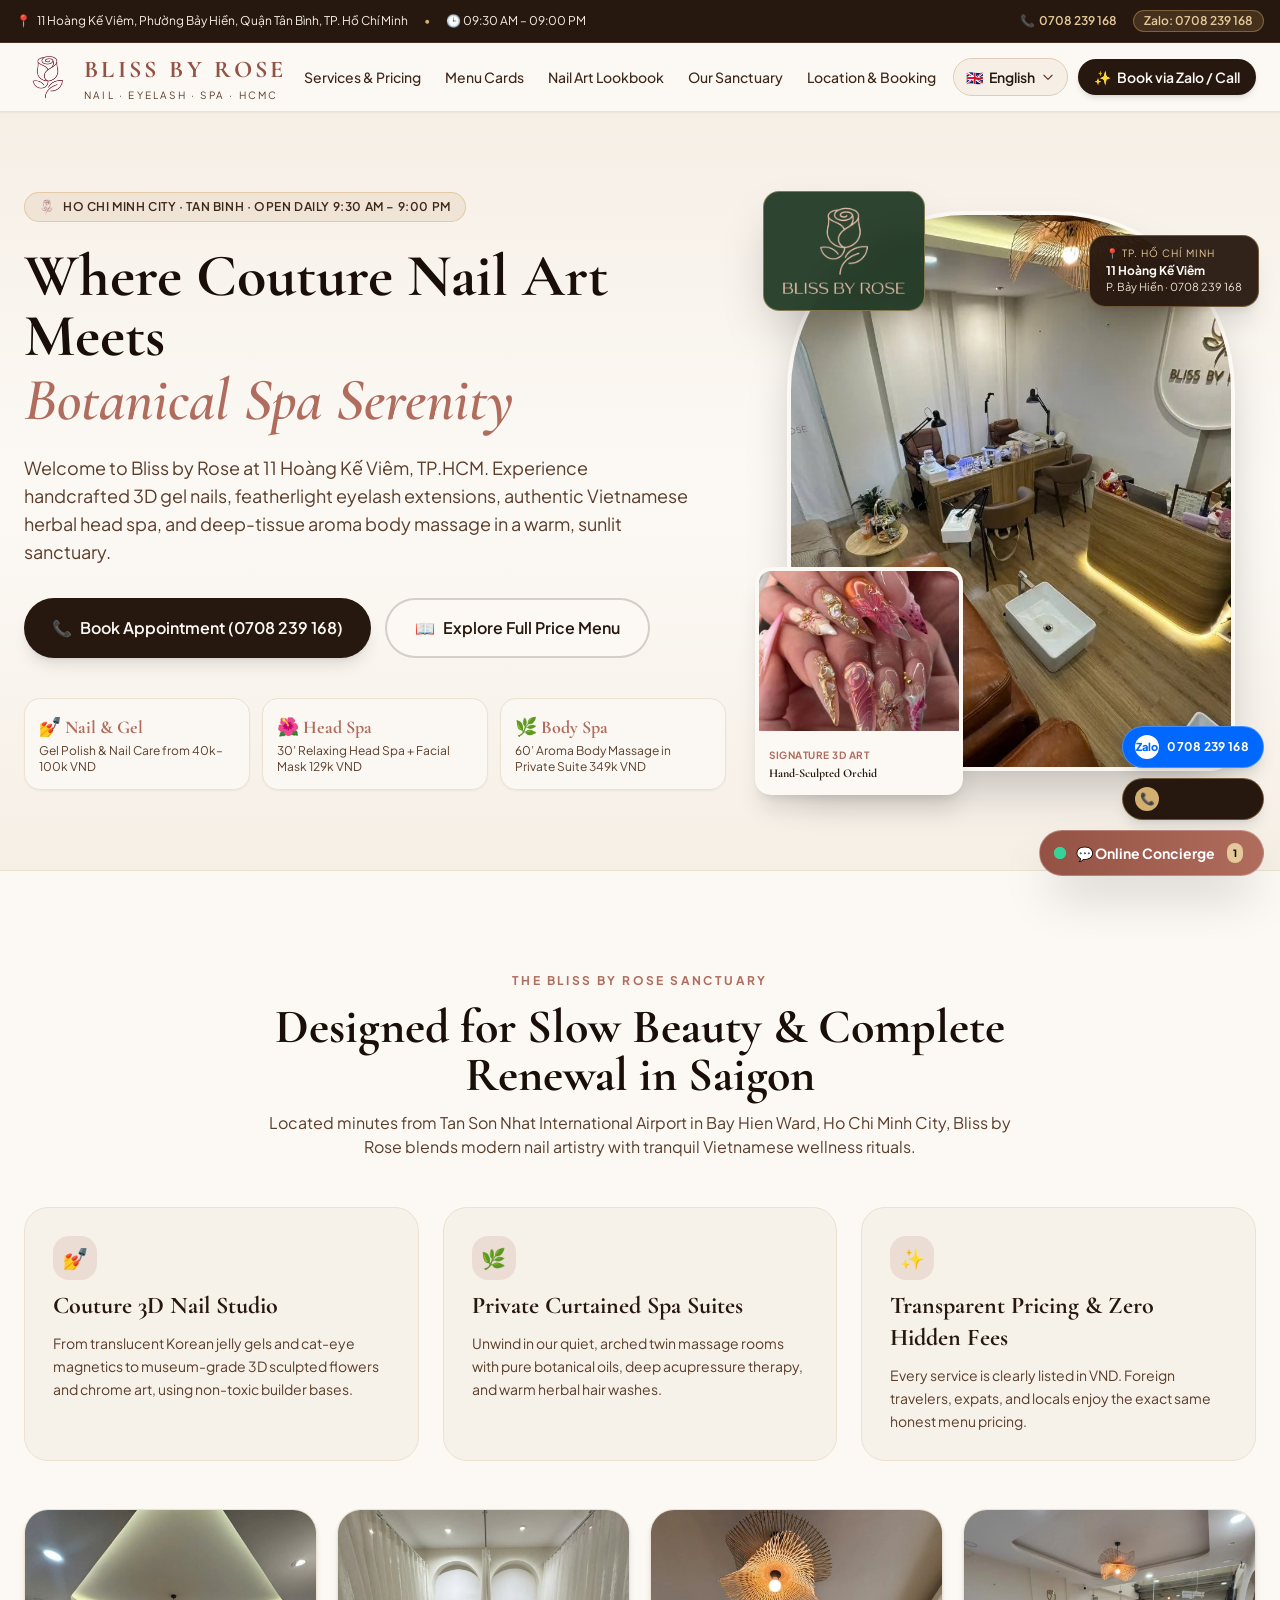
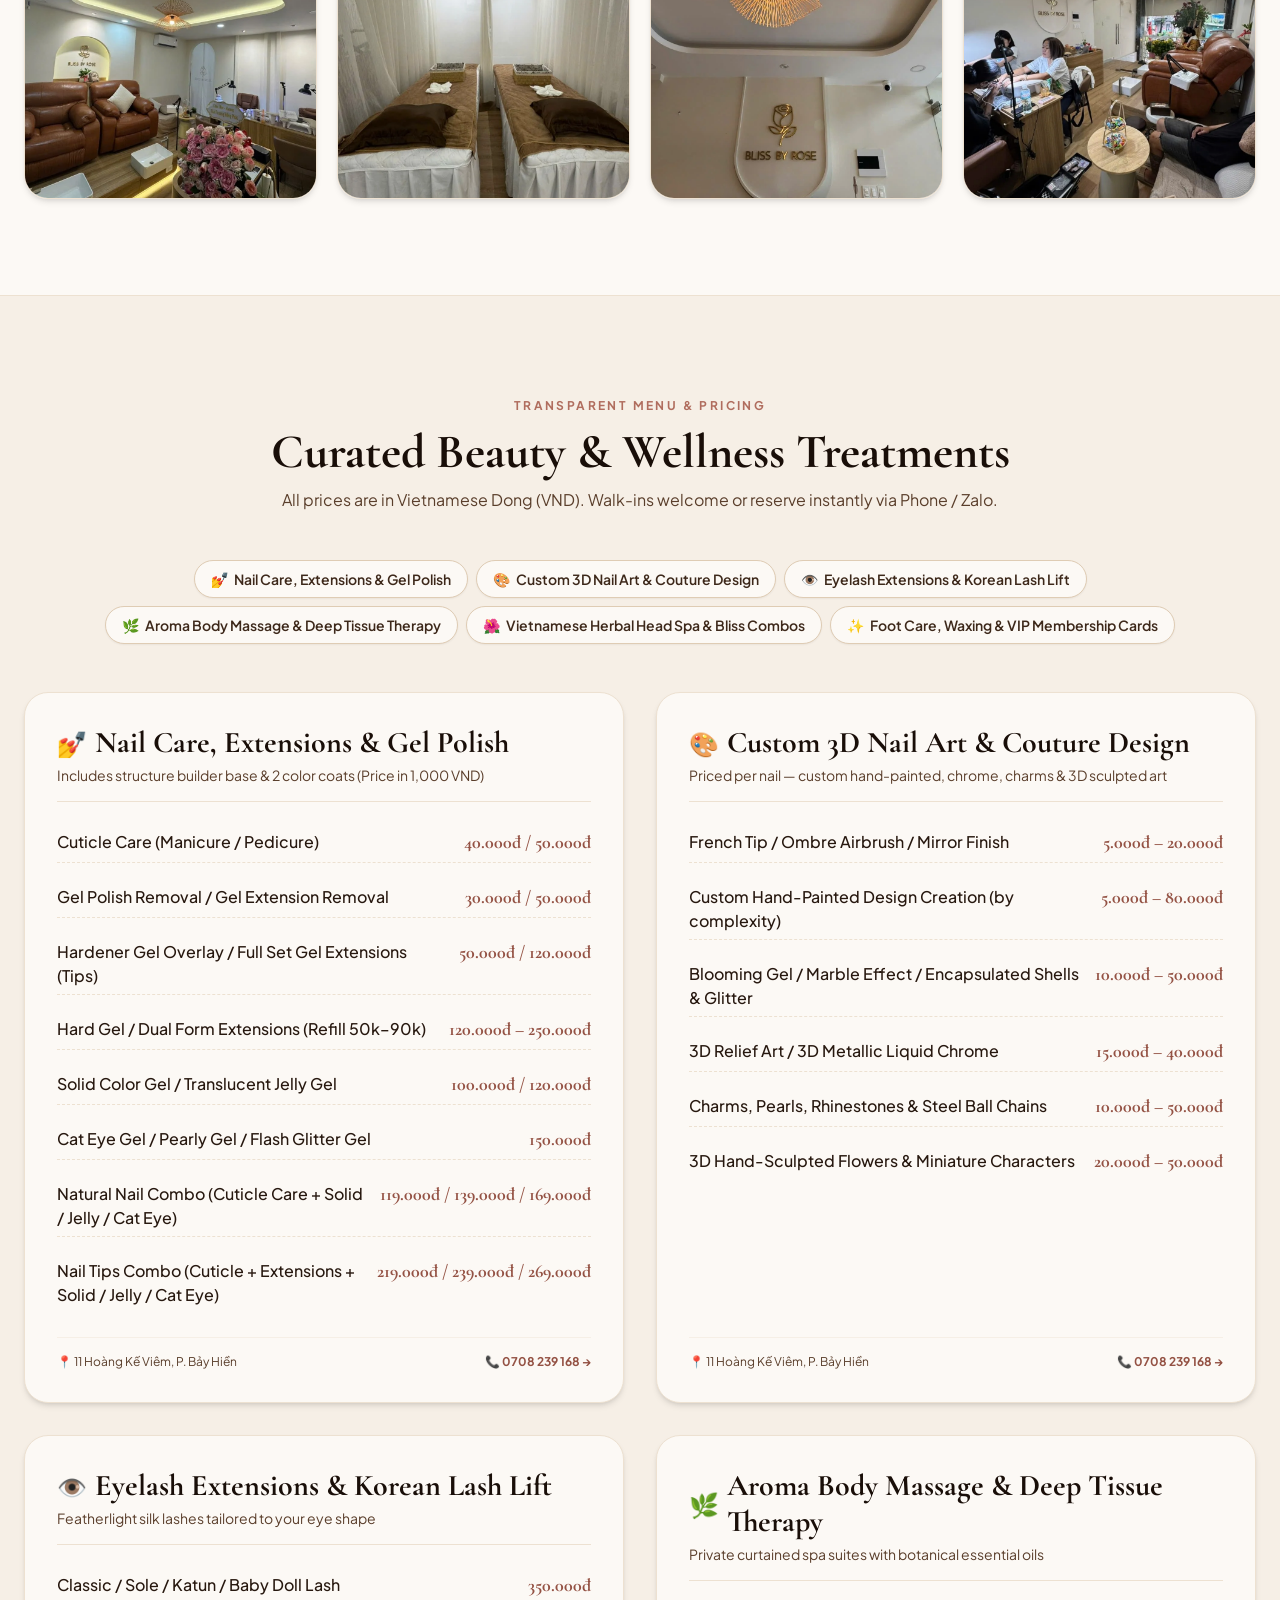
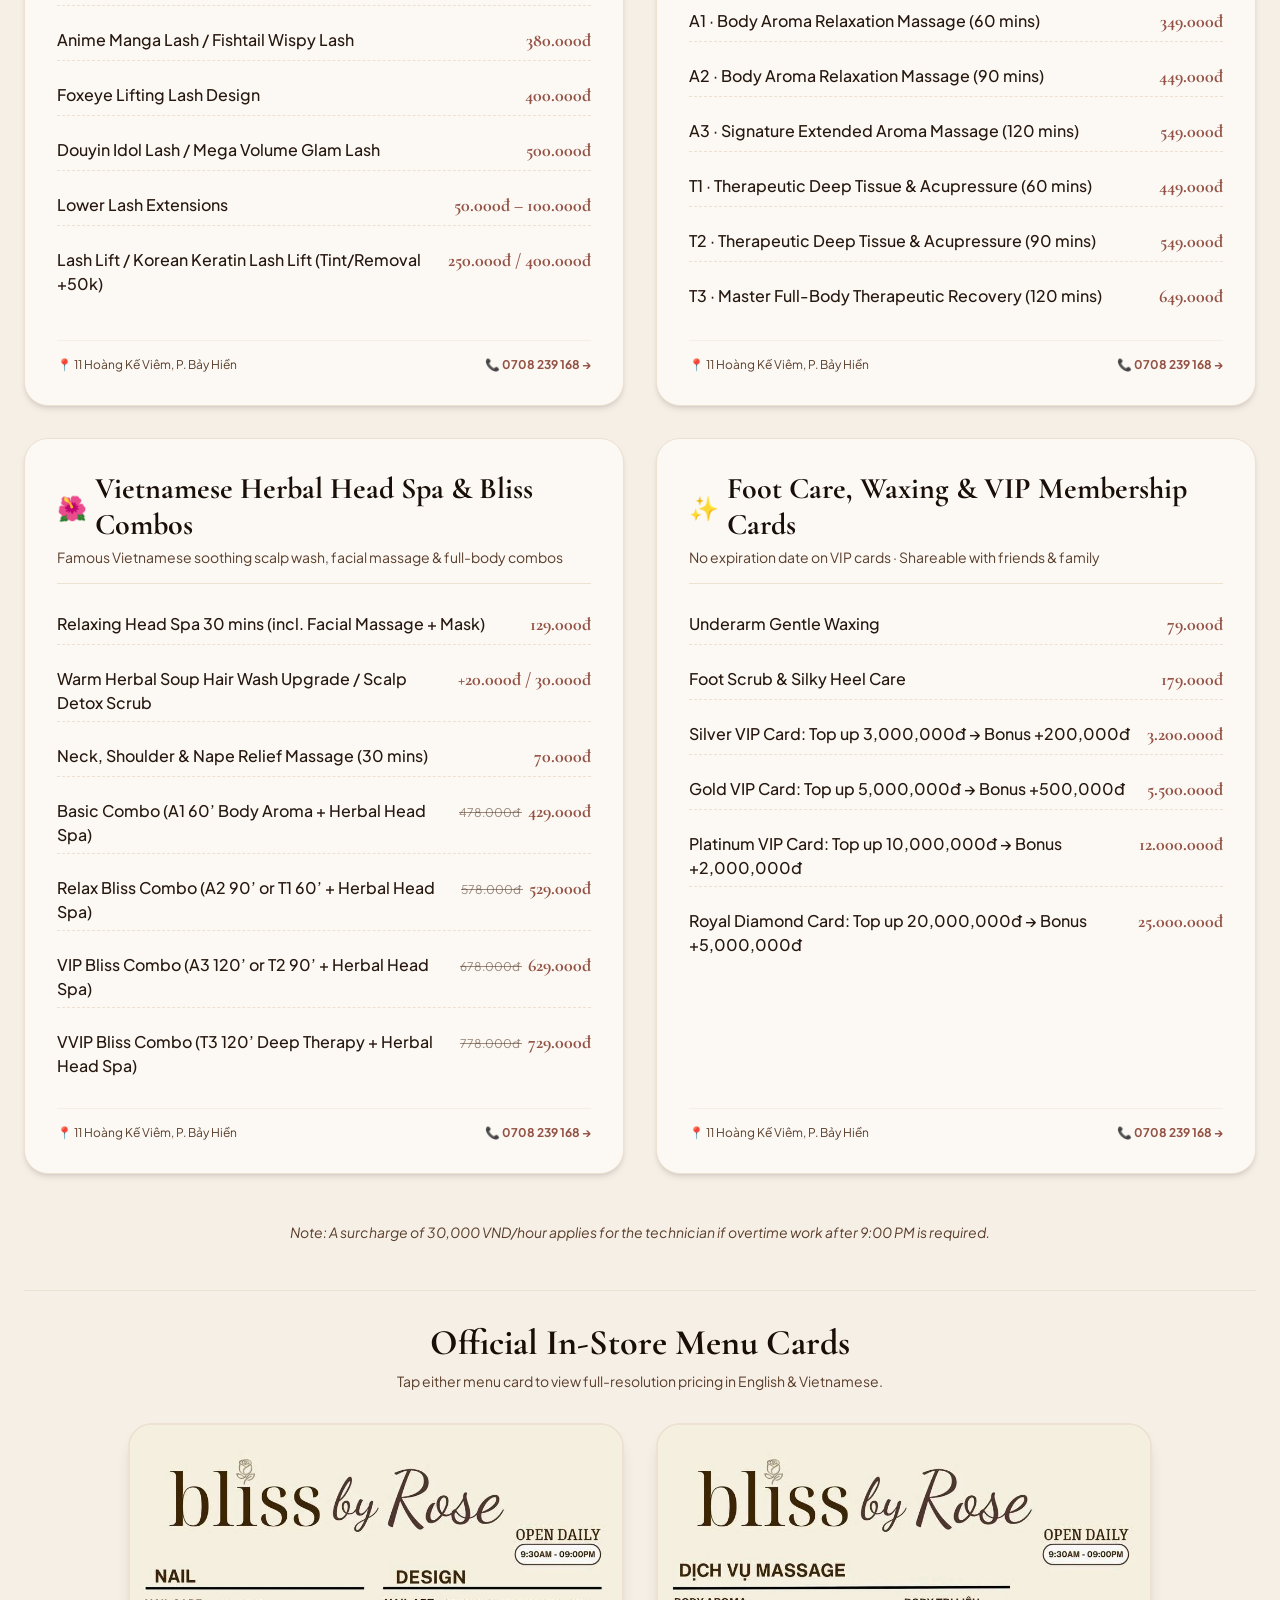
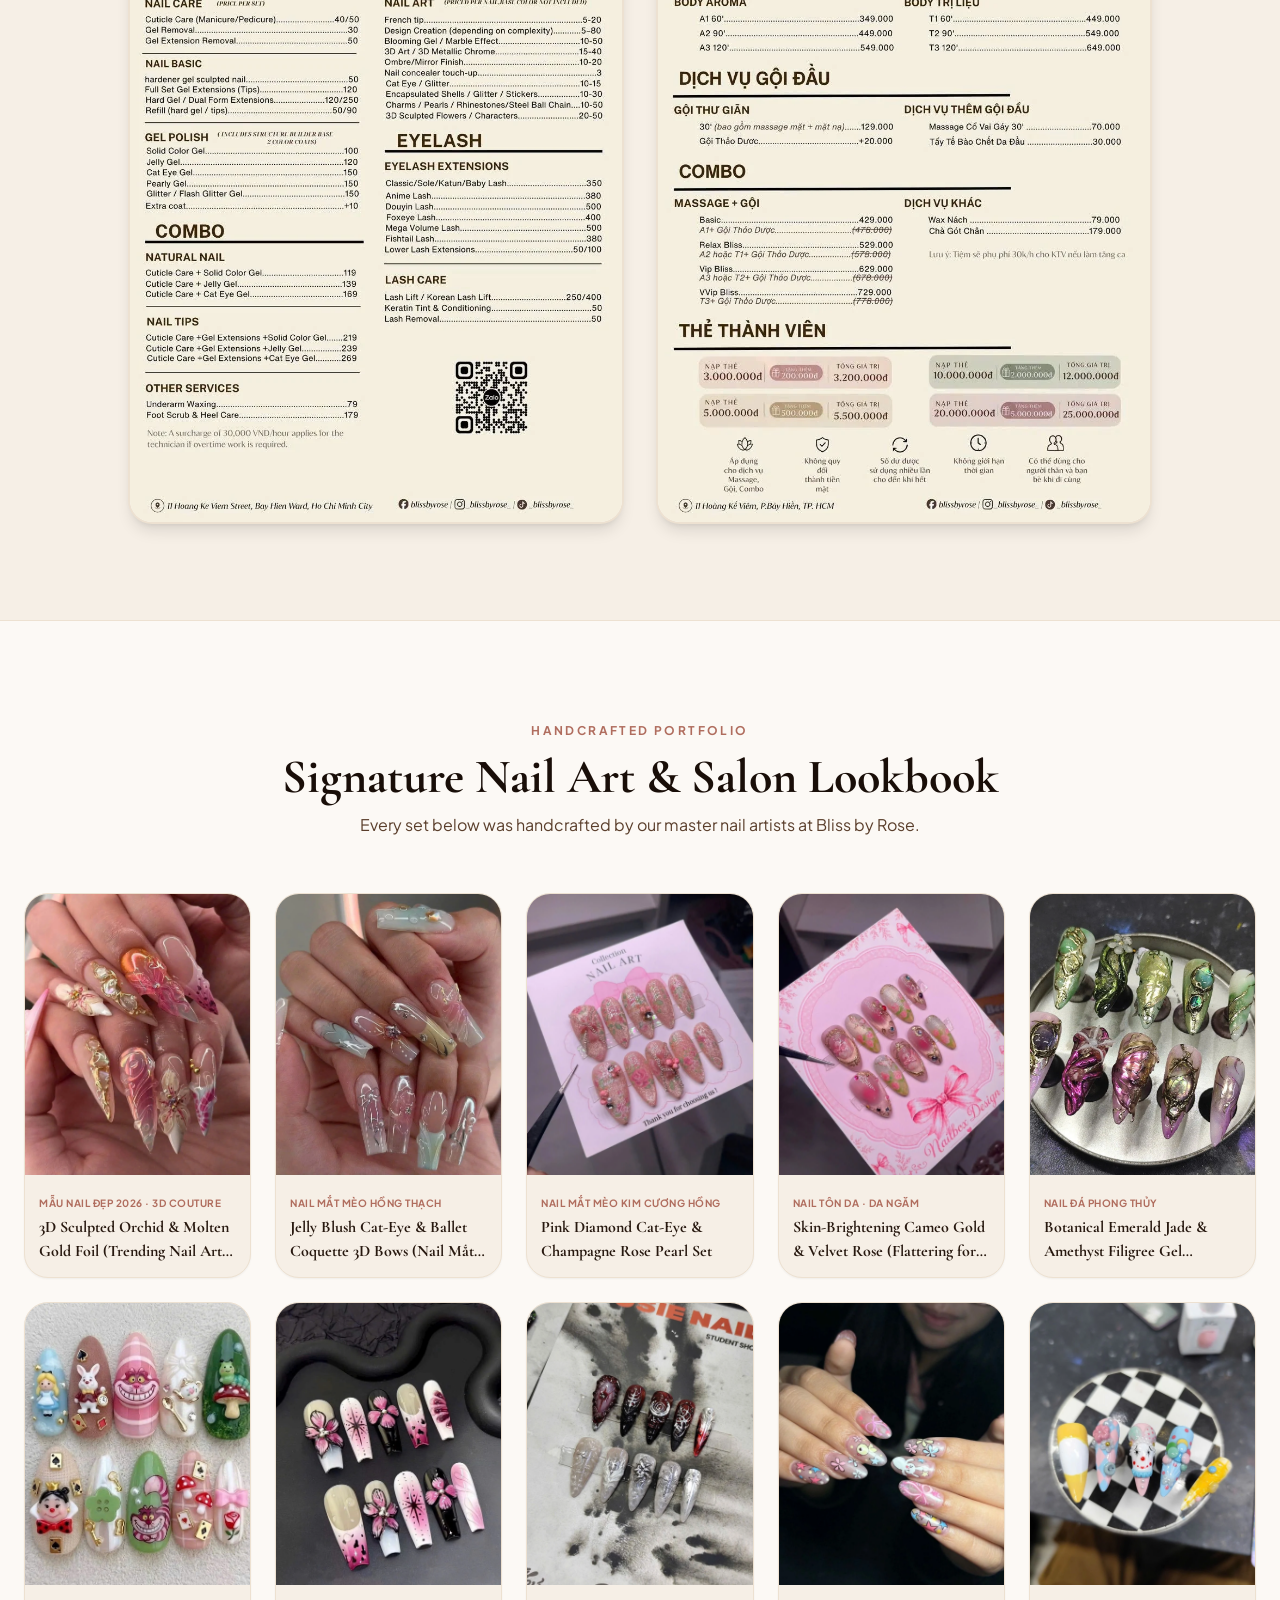
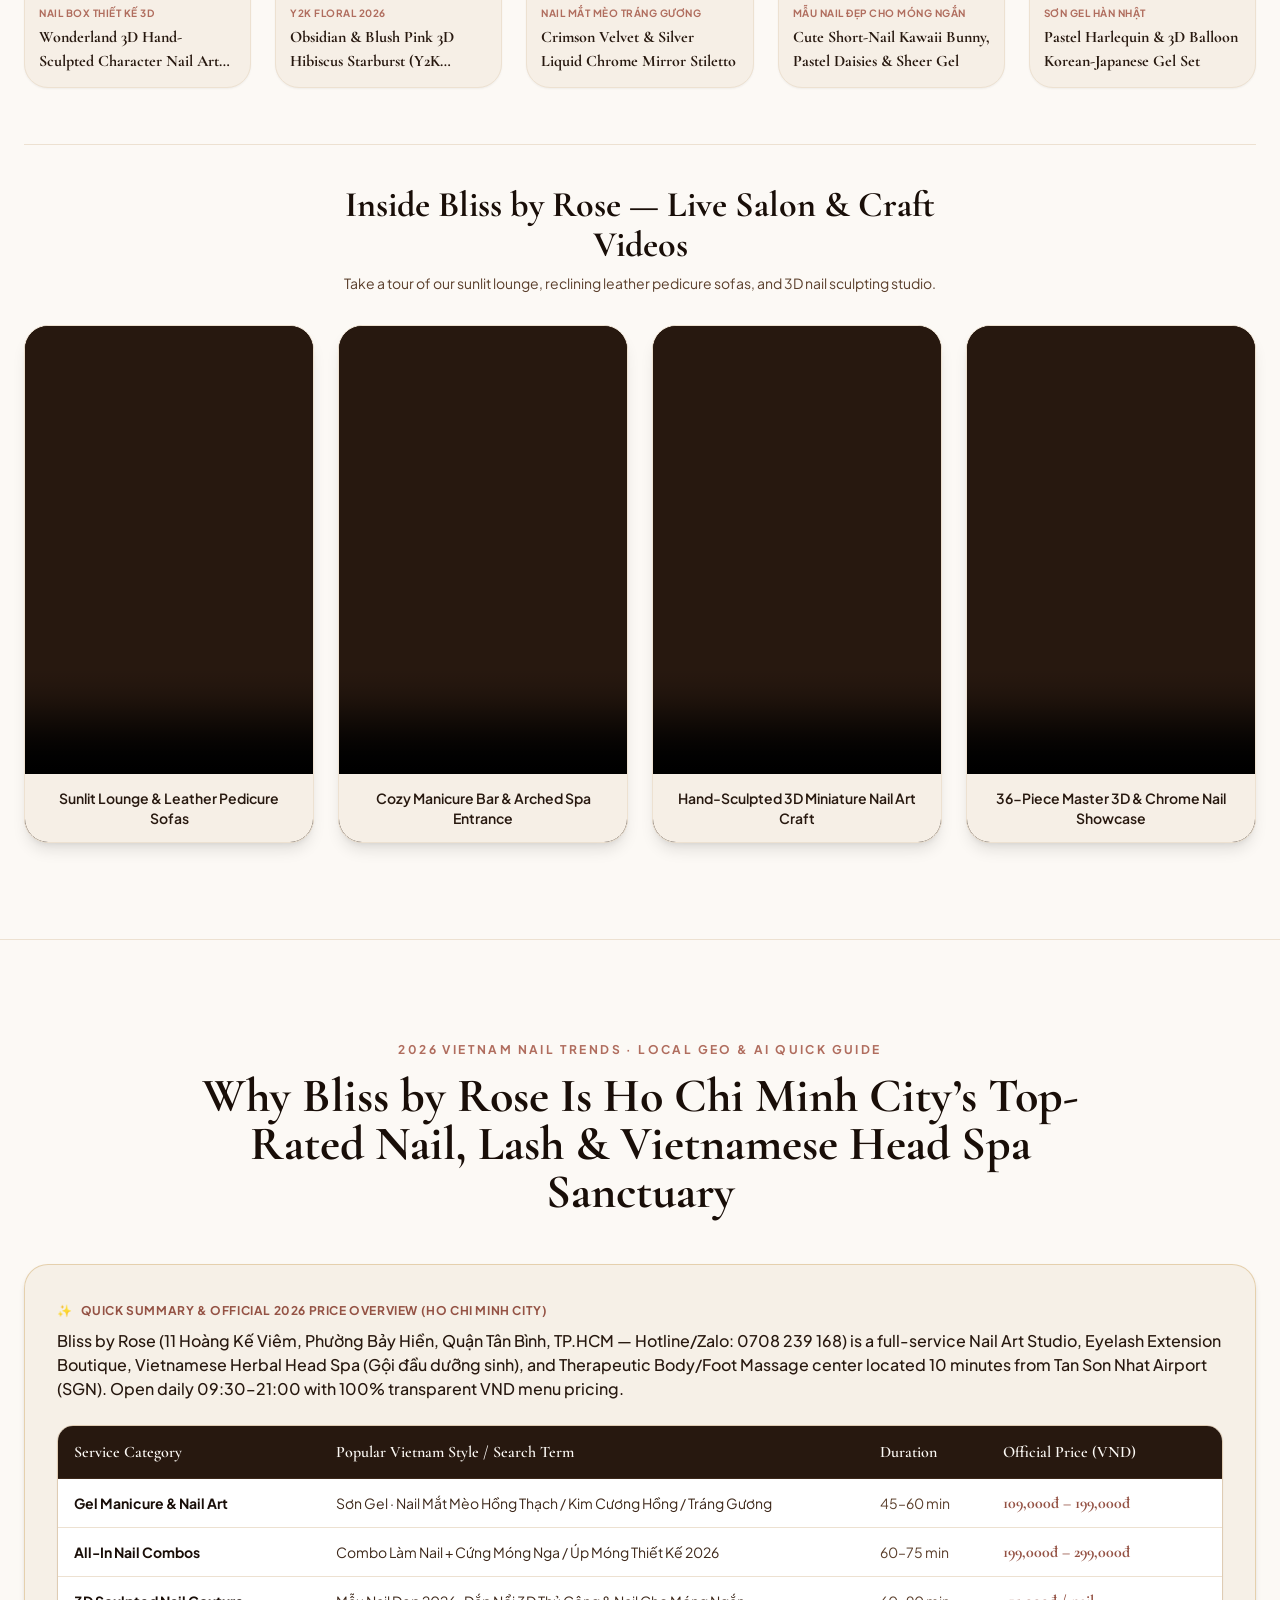
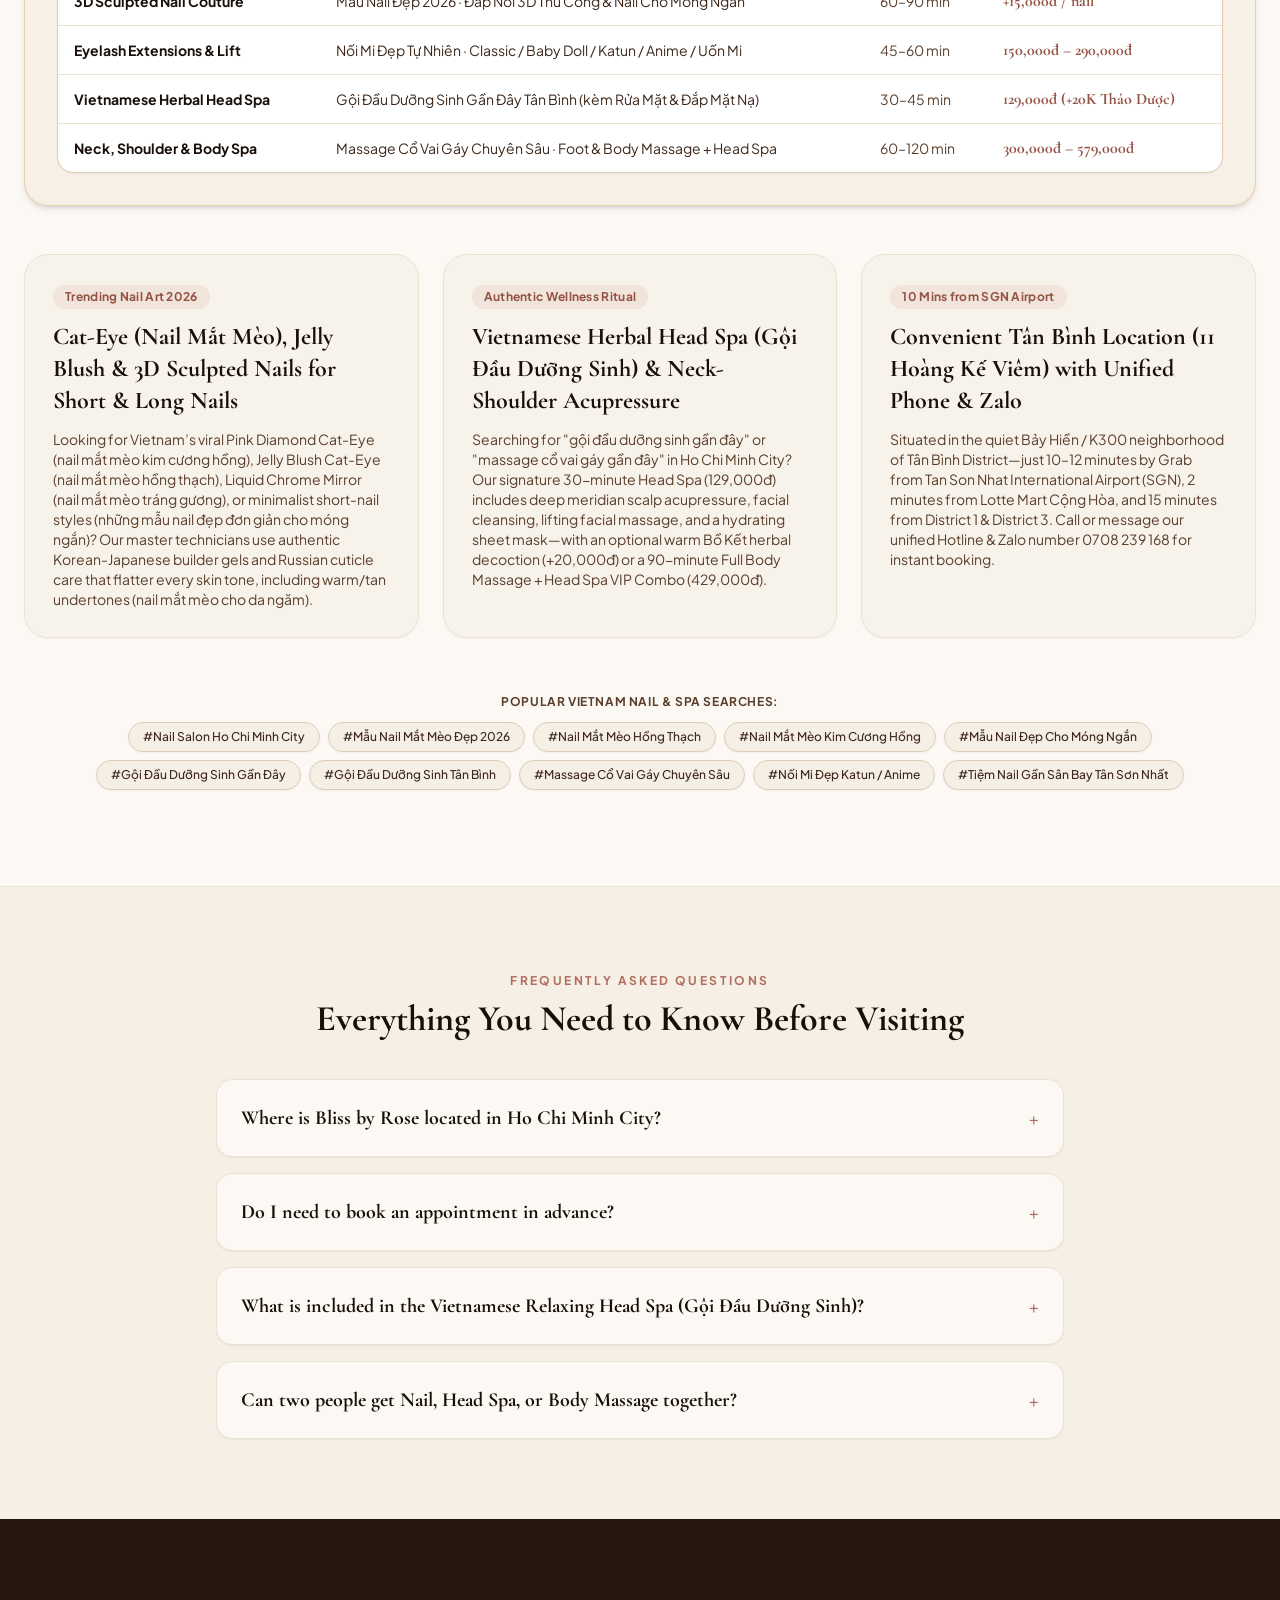
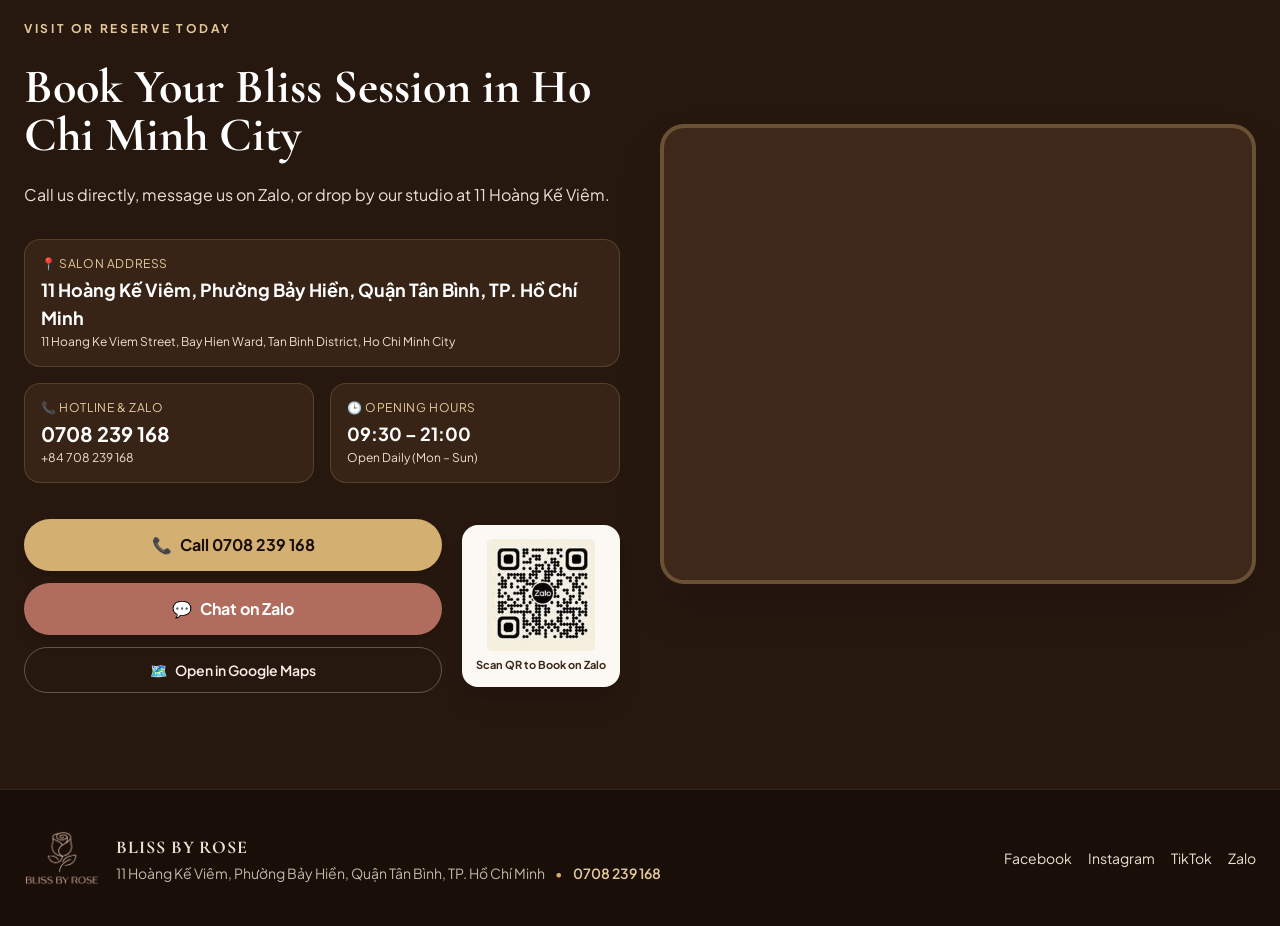
==== en/index.html @ 6b87e90c "Initial commit: Complete Bliss by Rose website with updated Google Map embed" ====
<!DOCTYPE html><html lang="en" class="scroll-smooth"> <head><meta charset="UTF-8"><meta name="viewport" content="width=device-width, initial-scale=1.0"><title>Bliss by Rose — Luxury Nail Art, Eyelash, Head Spa &amp; Massage in Ho Chi Minh City</title><meta name="description" content="Visit Bliss by Rose at 11 Hoang Ke Viem, Bay Hien Ward, Tan Binh, HCMC (near Tan Son Nhat Airport). Custom 3D nail art, Korean lash lift, herbal head spa &amp; aroma body massage. Open daily 9:30 AM – 9:00 PM. Tel/Zalo: 0708 239 168."><meta name="keywords" content="nail salon ho chi minh city, tiệm nail gần đây nhất, mẫu nail mắt mèo đẹp 2026, nail mắt mèo hồng thạch, gội đầu dưỡng sinh gần đây, gội đầu dưỡng sinh tân bình, massage cổ vai gáy gần đây, nối mi đẹp tân bình, eyelash extension ho chi minh, spa near tan son nhat airport, bliss by rose 11 hoang ke viem"><meta name="robots" content="index, follow, max-image-preview:large, max-snippet:-1, max-video-preview:-1"><!-- Local GEO Meta Tags for Ho Chi Minh City / Tan Binh District --><meta name="geo.region" content="VN-SG"><meta name="geo.placename" content="11 Hoàng Kế Viêm, Phường Bảy Hiền, Quận Tân Bình, TP. Hồ Chí Minh"><meta name="geo.position" content="10.7953;106.6521"><meta name="ICBM" content="10.7953, 106.6521"><!-- AI / LLM Knowledge Base Discovery (GEO / AIO) --><link rel="alternate" type="text/plain" href="/llms.txt" title="Bliss by Rose AI Summary (llms.txt)"><link rel="alternate" type="text/plain" href="/llms-full.txt" title="Bliss by Rose Full AI Knowledge Base (llms-full.txt)"><link rel="canonical" href="https://blissbyrose.com/en/"><link rel="icon" type="image/png" href="/favicon.png"><link rel="apple-touch-icon" href="/favicon.png"><!-- Hreflang SEO tags for all 8 languages + x-default --><link rel="alternate" hreflang="x-default" href="https://blissbyrose.com/"><link rel="alternate" hreflang="en" href="https://blissbyrose.com/en/"><link rel="alternate" hreflang="vi-VN" href="https://blissbyrose.com/vi/"><link rel="alternate" hreflang="fr-FR" href="https://blissbyrose.com/fr/"><link rel="alternate" hreflang="zh-Hans" href="https://blissbyrose.com/zh-cn/"><link rel="alternate" hreflang="zh-Hant" href="https://blissbyrose.com/zh-tw/"><link rel="alternate" hreflang="ja-JP" href="https://blissbyrose.com/ja/"><link rel="alternate" hreflang="ko-KR" href="https://blissbyrose.com/ko/"><link rel="alternate" hreflang="ru-RU" href="https://blissbyrose.com/ru/"><!-- Open Graph / Social --><meta property="og:type" content="website"><meta property="og:site_name" content="Bliss by Rose — Nail · Eyelash · Head Spa · Massage HCMC"><meta property="og:title" content="Bliss by Rose — Luxury Nail Art, Eyelash, Head Spa &amp; Massage in Ho Chi Minh City"><meta property="og:description" content="Visit Bliss by Rose at 11 Hoang Ke Viem, Bay Hien Ward, Tan Binh, HCMC (near Tan Son Nhat Airport). Custom 3D nail art, Korean lash lift, herbal head spa &amp; aroma body massage. Open daily 9:30 AM – 9:00 PM. Tel/Zalo: 0708 239 168."><meta property="og:url" content="https://blissbyrose.com/en/"><meta property="og:image" content="https://blissbyrose.com/images/salon-hero-lounge.webp"><meta name="twitter:card" content="summary_large_image"><meta name="theme-color" content="#F6EFE6"><!-- Google Fonts: Cormorant Garamond + Plus Jakarta Sans + Be Vietnam Pro --><link rel="preconnect" href="https://fonts.googleapis.com"><link rel="preconnect" href="https://fonts.gstatic.com" crossorigin><link href="https://fonts.googleapis.com/css2?family=Be+Vietnam+Pro:wght@400;500;600;700&family=Cormorant+Garamond:ital,wght@0,500;0,600;0,700;1,600&family=Great+Vibes&family=Plus+Jakarta+Sans:wght@400;500;600;700&display=swap" rel="stylesheet"><script type="application/ld+json">[{"@context":"https://schema.org","@type":["NailSalon","DaySpa","HealthAndBeautyBusiness"],"@id":"https://blissbyrose.com/#salon","name":"Bliss by Rose","alternateName":["Bliss by Rose Nail Eyelash Spa","Tiệm Nail Gội Đầu Dưỡng Sinh Bliss by Rose Tân Bình","Bliss by Rose Ho Chi Minh City"],"description":"Bliss by Rose (11 Hoàng Kế Viêm, Phường Bảy Hiền, Quận Tân Bình, TP.HCM — Hotline/Zalo: 0708 239 168) is a full-service Nail Art Studio, Eyelash Extension Boutique, Vietnamese Herbal Head Spa (Gội đầu dưỡng sinh), and Therapeutic Body/Foot Massage center located 10 minutes from Tan Son Nhat Airport (SGN). Open daily 09:30–21:00 with 100% transparent VND menu pricing.","url":"https://blissbyrose.com/en/","logo":"https://blissbyrose.com/images/logo-gold-transparent.png","image":["https://blissbyrose.com/images/logo-gold-transparent.png","https://blissbyrose.com/images/salon-hero-lounge.webp","https://blissbyrose.com/images/salon-massage-suite.webp","https://blissbyrose.com/images/nail-3d-orchid-gold.webp"],"telephone":"+84 708 239 168","priceRange":"40,000 VND - 729,000 VND","currenciesAccepted":"VND, USD","paymentAccepted":"Cash, Bank Transfer, VietQR, ZaloPay, MoMo, Credit Card","knowsLanguage":["vi","en","fr","ru","zh-CN","zh-TW","ja","ko"],"address":{"@type":"PostalAddress","streetAddress":"11 Hoàng Kế Viêm, Phường Bảy Hiền","addressLocality":"Quận Tân Bình","addressRegion":"TP. Hồ Chí Minh","postalCode":"700000","addressCountry":"VN"},"geo":{"@type":"GeoCoordinates","latitude":10.7953,"longitude":106.6521},"areaServed":[{"@type":"Place","name":"Phường Bảy Hiền, Quận Tân Bình, TP. Hồ Chí Minh"},{"@type":"Place","name":"Khu K300 Cộng Hòa, Quận Tân Bình, TP.HCM"},{"@type":"Place","name":"Tan Son Nhat International Airport (SGN), Ho Chi Minh City"},{"@type":"City","name":"Ho Chi Minh City"}],"hasOfferCatalog":{"@type":"OfferCatalog","name":"Bliss by Rose 2026 Nail, Eyelash, Head Spa & Massage Menu","itemListElement":[{"@type":"OfferCatalog","name":"Nail Care, Extensions & Gel Polish","itemListElement":[{"@type":"Offer","itemOffered":{"@type":"Service","name":"Cuticle Care (Manicure / Pedicure)"},"priceSpecification":{"@type":"PriceSpecification","price":"4000050000","priceCurrency":"VND"}},{"@type":"Offer","itemOffered":{"@type":"Service","name":"Gel Polish Removal / Gel Extension Removal"},"priceSpecification":{"@type":"PriceSpecification","price":"3000050000","priceCurrency":"VND"}},{"@type":"Offer","itemOffered":{"@type":"Service","name":"Hardener Gel Overlay / Full Set Gel Extensions (Tips)"},"priceSpecification":{"@type":"PriceSpecification","price":"50000120000","priceCurrency":"VND"}},{"@type":"Offer","itemOffered":{"@type":"Service","name":"Hard Gel / Dual Form Extensions (Refill 50k–90k)"},"priceSpecification":{"@type":"PriceSpecification","price":"120000250000","priceCurrency":"VND"}},{"@type":"Offer","itemOffered":{"@type":"Service","name":"Solid Color Gel / Translucent Jelly Gel"},"priceSpecification":{"@type":"PriceSpecification","price":"100000120000","priceCurrency":"VND"}}]},{"@type":"OfferCatalog","name":"Custom 3D Nail Art & Couture Design","itemListElement":[{"@type":"Offer","itemOffered":{"@type":"Service","name":"French Tip / Ombre Airbrush / Mirror Finish"},"priceSpecification":{"@type":"PriceSpecification","price":"500020000","priceCurrency":"VND"}},{"@type":"Offer","itemOffered":{"@type":"Service","name":"Custom Hand-Painted Design Creation (by complexity)"},"priceSpecification":{"@type":"PriceSpecification","price":"500080000","priceCurrency":"VND"}},{"@type":"Offer","itemOffered":{"@type":"Service","name":"Blooming Gel / Marble Effect / Encapsulated Shells & Glitter"},"priceSpecification":{"@type":"PriceSpecification","price":"1000050000","priceCurrency":"VND"}},{"@type":"Offer","itemOffered":{"@type":"Service","name":"3D Relief Art / 3D Metallic Liquid Chrome"},"priceSpecification":{"@type":"PriceSpecification","price":"1500040000","priceCurrency":"VND"}},{"@type":"Offer","itemOffered":{"@type":"Service","name":"Charms, Pearls, Rhinestones & Steel Ball Chains"},"priceSpecification":{"@type":"PriceSpecification","price":"1000050000","priceCurrency":"VND"}}]},{"@type":"OfferCatalog","name":"Eyelash Extensions & Korean Lash Lift","itemListElement":[{"@type":"Offer","itemOffered":{"@type":"Service","name":"Classic / Sole / Katun / Baby Doll Lash"},"priceSpecification":{"@type":"PriceSpecification","price":"350000","priceCurrency":"VND"}},{"@type":"Offer","itemOffered":{"@type":"Service","name":"Anime Manga Lash / Fishtail Wispy Lash"},"priceSpecification":{"@type":"PriceSpecification","price":"380000","priceCurrency":"VND"}},{"@type":"Offer","itemOffered":{"@type":"Service","name":"Foxeye Lifting Lash Design"},"priceSpecification":{"@type":"PriceSpecification","price":"400000","priceCurrency":"VND"}},{"@type":"Offer","itemOffered":{"@type":"Service","name":"Douyin Idol Lash / Mega Volume Glam Lash"},"priceSpecification":{"@type":"PriceSpecification","price":"500000","priceCurrency":"VND"}},{"@type":"Offer","itemOffered":{"@type":"Service","name":"Lower Lash Extensions"},"priceSpecification":{"@type":"PriceSpecification","price":"50000100000","priceCurrency":"VND"}}]},{"@type":"OfferCatalog","name":"Aroma Body Massage & Deep Tissue Therapy","itemListElement":[{"@type":"Offer","itemOffered":{"@type":"Service","name":"A1 · Body Aroma Relaxation Massage (60 mins)"},"priceSpecification":{"@type":"PriceSpecification","price":"349000","priceCurrency":"VND"}},{"@type":"Offer","itemOffered":{"@type":"Service","name":"A2 · Body Aroma Relaxation Massage (90 mins)"},"priceSpecification":{"@type":"PriceSpecification","price":"449000","priceCurrency":"VND"}},{"@type":"Offer","itemOffered":{"@type":"Service","name":"A3 · Signature Extended Aroma Massage (120 mins)"},"priceSpecification":{"@type":"PriceSpecification","price":"549000","priceCurrency":"VND"}},{"@type":"Offer","itemOffered":{"@type":"Service","name":"T1 · Therapeutic Deep Tissue & Acupressure (60 mins)"},"priceSpecification":{"@type":"PriceSpecification","price":"449000","priceCurrency":"VND"}},{"@type":"Offer","itemOffered":{"@type":"Service","name":"T2 · Therapeutic Deep Tissue & Acupressure (90 mins)"},"priceSpecification":{"@type":"PriceSpecification","price":"549000","priceCurrency":"VND"}}]},{"@type":"OfferCatalog","name":"Vietnamese Herbal Head Spa & Bliss Combos","itemListElement":[{"@type":"Offer","itemOffered":{"@type":"Service","name":"Relaxing Head Spa 30 mins (incl. Facial Massage + Mask)"},"priceSpecification":{"@type":"PriceSpecification","price":"129000","priceCurrency":"VND"}},{"@type":"Offer","itemOffered":{"@type":"Service","name":"Warm Herbal Soup Hair Wash Upgrade / Scalp Detox Scrub"},"priceSpecification":{"@type":"PriceSpecification","price":"2000030000","priceCurrency":"VND"}},{"@type":"Offer","itemOffered":{"@type":"Service","name":"Neck, Shoulder & Nape Relief Massage (30 mins)"},"priceSpecification":{"@type":"PriceSpecification","price":"70000","priceCurrency":"VND"}},{"@type":"Offer","itemOffered":{"@type":"Service","name":"Basic Combo (A1 60’ Body Aroma + Herbal Head Spa)"},"priceSpecification":{"@type":"PriceSpecification","price":"429000","priceCurrency":"VND"}},{"@type":"Offer","itemOffered":{"@type":"Service","name":"Relax Bliss Combo (A2 90’ or T1 60’ + Herbal Head Spa)"},"priceSpecification":{"@type":"PriceSpecification","price":"529000","priceCurrency":"VND"}}]},{"@type":"OfferCatalog","name":"Foot Care, Waxing & VIP Membership Cards","itemListElement":[{"@type":"Offer","itemOffered":{"@type":"Service","name":"Underarm Gentle Waxing"},"priceSpecification":{"@type":"PriceSpecification","price":"79000","priceCurrency":"VND"}},{"@type":"Offer","itemOffered":{"@type":"Service","name":"Foot Scrub & Silky Heel Care"},"priceSpecification":{"@type":"PriceSpecification","price":"179000","priceCurrency":"VND"}},{"@type":"Offer","itemOffered":{"@type":"Service","name":"Silver VIP Card: Top up 3,000,000đ → Bonus +200,000đ"},"priceSpecification":{"@type":"PriceSpecification","price":"3200000","priceCurrency":"VND"}},{"@type":"Offer","itemOffered":{"@type":"Service","name":"Gold VIP Card: Top up 5,000,000đ → Bonus +500,000đ"},"priceSpecification":{"@type":"PriceSpecification","price":"5500000","priceCurrency":"VND"}},{"@type":"Offer","itemOffered":{"@type":"Service","name":"Platinum VIP Card: Top up 10,000,000đ → Bonus +2,000,000đ"},"priceSpecification":{"@type":"PriceSpecification","price":"12000000","priceCurrency":"VND"}}]}]},"openingHoursSpecification":[{"@type":"OpeningHoursSpecification","dayOfWeek":["Monday","Tuesday","Wednesday","Thursday","Friday","Saturday","Sunday"],"opens":"09:30","closes":"21:00"}],"sameAs":["https://www.facebook.com/blissbyrose","https://www.instagram.com/_blissbyrose_","https://www.tiktok.com/@_blissbyrose_","https://zalo.me/0708239168"]},{"@context":"https://schema.org","@type":"FAQPage","mainEntity":[{"@type":"Question","name":"Where is Bliss by Rose located in Ho Chi Minh City?","acceptedAnswer":{"@type":"Answer","text":"We are located at 11 Hoàng Kế Viêm, Phường Bảy Hiền, Quận Tân Bình, TP. Hồ Chí Minh — just 10–12 minutes by Grab/taxi from Tan Son Nhat International Airport (SGN) and easily accessible from District 1 and District 3."}},{"@type":"Question","name":"Do I need to book an appointment in advance?","acceptedAnswer":{"@type":"Answer","text":"Walk-ins are always welcome! However, for weekend slots, couple massages, or intricate 3D nail art sets, we recommend messaging us on Zalo or calling 0708 239 168 to reserve your preferred time."}},{"@type":"Question","name":"What is included in the Vietnamese Relaxing Head Spa (Gội Đầu Dưỡng Sinh)?","acceptedAnswer":{"@type":"Answer","text":"Our 30-minute Relaxing Head Spa (129,000 VND) includes a soothing scalp wash, acupressure head massage, facial lifting massage, and a hydrating face mask. You can also upgrade with a warm herbal broth wash (+20,000 VND) or 30-minute neck & shoulder therapy (+70,000 VND)."}},{"@type":"Question","name":"Can two people get Nail, Head Spa, or Body Massage together?","acceptedAnswer":{"@type":"Answer","text":"Yes! Our salon features twin reclining leather pedicure chairs, a multi-seat manicure bar, and a private curtained twin massage room ideal for couples, best friends, or mother-daughter visits."}}]},{"@context":"https://schema.org","@type":"BreadcrumbList","itemListElement":[{"@type":"ListItem","position":1,"name":"Bliss by Rose HCMC","item":"https://blissbyrose.com/"},{"@type":"ListItem","position":2,"name":"English","item":"https://blissbyrose.com/en/"}]}]</script><link rel="stylesheet" href="/_astro/SalonPage.D-Pp4vTo.css"></head> <body class="bg-ivory-50 text-espresso-900 font-sans antialiased selection:bg-champagne-300 selection:text-espresso-950 pb-20 md:pb-0"> <!-- Top Info Bar --> <div class="bg-espresso-900 text-ivory-100 text-xs py-2.5 px-4 border-b border-champagne-500/20"> <div class="max-w-7xl mx-auto flex flex-wrap items-center justify-between gap-2"> <div class="flex flex-wrap items-center gap-x-4 gap-y-1"> <a href="https://maps.google.com/?cid=12816747167592102415" target="_blank" rel="noopener" class="hover:text-champagne-300 transition flex items-center gap-1.5"> <span>📍</span> <span>11 Hoàng Kế Viêm, Phường Bảy Hiền, Quận Tân Bình, TP. Hồ Chí Minh</span> </a> <span class="hidden sm:inline text-champagne-400">•</span> <span class="hidden sm:inline">🕒 09:30 AM – 09:00 PM</span> </div> <div class="flex items-center gap-4 ml-auto"> <a href="tel:+84708239168" class="font-semibold text-champagne-300 hover:text-white transition flex items-center gap-1"> <span>📞</span> <span>0708 239 168</span> </a> <a href="https://zalo.me/0708239168" target="_blank" rel="noopener" class="px-2.5 py-0.5 rounded-full bg-champagne-500/20 border border-champagne-400/40 text-champagne-300 hover:bg-champagne-500 hover:text-espresso-950 font-semibold transition">
Zalo: 0708 239 168 </a> </div> </div> </div> <!-- Sticky Navigation Header --> <header class="sticky top-0 z-40 bg-ivory-50/95 backdrop-blur-md border-b border-ivory-200 shadow-sm"> <div class="max-w-7xl mx-auto px-4 sm:px-6 py-2.5 flex items-center justify-between gap-3"> <!-- Official Transparent Brand Logo --> <a href="/en/" class="flex items-center gap-3 group shrink-0"> <img src="/images/logo-rose-icon-rosewood.webp" alt="Bliss by Rose Official Emblem" width="48" height="48" class="w-11 h-11 sm:w-12 sm:h-12 object-contain group-hover:scale-105 transition duration-300"> <div class="leading-none"> <span class="font-serif text-xl sm:text-2xl font-bold tracking-[0.14em] uppercase text-rosewood-600 block">
BLISS BY ROSE
</span> <span class="block text-[10px] uppercase tracking-[0.22em] text-espresso-700 mt-1">
Nail · Eyelash · Spa · HCMC
</span> </div> </a> <!-- Desktop Nav Links --> <nav class="hidden lg:flex items-center gap-6 text-sm font-medium text-espresso-800"> <a href="#services" class="hover:text-rosewood-500 transition">Services &amp; Pricing</a> <a href="#menu-cards" class="hover:text-rosewood-500 transition">Menu Cards</a> <a href="#gallery" class="hover:text-rosewood-500 transition">Nail Art Lookbook</a> <a href="#space" class="hover:text-rosewood-500 transition">Our Sanctuary</a> <a href="#location" class="hover:text-rosewood-500 transition">Location &amp; Booking</a> </nav> <!-- Language Switcher + CTA --> <div class="flex items-center gap-2.5"> <div class="relative group"> <button type="button" aria-label="Select Language" class="inline-flex items-center gap-1.5 px-3 py-2 rounded-full bg-ivory-100 hover:bg-ivory-200 border border-ivory-300 text-xs sm:text-sm font-semibold text-espresso-900 transition"> <span>🇬🇧</span> <span>English</span> <svg class="w-3.5 h-3.5 text-espresso-700" fill="none" stroke="currentColor" viewBox="0 0 24 24"> <path stroke-linecap="round" stroke-linejoin="round" stroke-width="2" d="M19 9l-7 7-7-7"></path> </svg> </button> <div class="invisible opacity-0 group-hover:visible group-hover:opacity-100 focus-within:visible focus-within:opacity-100 transition-all duration-150 absolute right-0 mt-1.5 w-44 rounded-2xl bg-ivory-50 border border-ivory-200 shadow-xl py-1.5 z-50"> <a href="/en/" onclick="try{localStorage.setItem('bliss_lang','en')}catch(e){}" class="flex items-center justify-between px-3.5 py-2 text-xs sm:text-sm hover:bg-ivory-100 transition font-bold text-rosewood-600 bg-ivory-100/70"> <span class="flex items-center gap-2"> <span>🇬🇧</span> <span>English</span> </span> <span class="text-champagne-600">✓</span> </a><a href="/vi/" onclick="try{localStorage.setItem('bliss_lang','vi')}catch(e){}" class="flex items-center justify-between px-3.5 py-2 text-xs sm:text-sm hover:bg-ivory-100 transition text-espresso-800"> <span class="flex items-center gap-2"> <span>🇻🇳</span> <span>Tiếng Việt</span> </span>  </a><a href="/fr/" onclick="try{localStorage.setItem('bliss_lang','fr')}catch(e){}" class="flex items-center justify-between px-3.5 py-2 text-xs sm:text-sm hover:bg-ivory-100 transition text-espresso-800"> <span class="flex items-center gap-2"> <span>🇫🇷</span> <span>Français</span> </span>  </a><a href="/zh-cn/" onclick="try{localStorage.setItem('bliss_lang','zh-cn')}catch(e){}" class="flex items-center justify-between px-3.5 py-2 text-xs sm:text-sm hover:bg-ivory-100 transition text-espresso-800"> <span class="flex items-center gap-2"> <span>🇨🇳</span> <span>简体中文</span> </span>  </a><a href="/zh-tw/" onclick="try{localStorage.setItem('bliss_lang','zh-tw')}catch(e){}" class="flex items-center justify-between px-3.5 py-2 text-xs sm:text-sm hover:bg-ivory-100 transition text-espresso-800"> <span class="flex items-center gap-2"> <span>🇹🇼</span> <span>繁體中文</span> </span>  </a><a href="/ja/" onclick="try{localStorage.setItem('bliss_lang','ja')}catch(e){}" class="flex items-center justify-between px-3.5 py-2 text-xs sm:text-sm hover:bg-ivory-100 transition text-espresso-800"> <span class="flex items-center gap-2"> <span>🇯🇵</span> <span>日本語</span> </span>  </a><a href="/ko/" onclick="try{localStorage.setItem('bliss_lang','ko')}catch(e){}" class="flex items-center justify-between px-3.5 py-2 text-xs sm:text-sm hover:bg-ivory-100 transition text-espresso-800"> <span class="flex items-center gap-2"> <span>🇰🇷</span> <span>한국어</span> </span>  </a><a href="/ru/" onclick="try{localStorage.setItem('bliss_lang','ru')}catch(e){}" class="flex items-center justify-between px-3.5 py-2 text-xs sm:text-sm hover:bg-ivory-100 transition text-espresso-800"> <span class="flex items-center gap-2"> <span>🇷🇺</span> <span>Русский</span> </span>  </a> </div> </div> <a href="#location" class="hidden sm:inline-flex items-center gap-1.5 px-4 py-2 rounded-full bg-espresso-900 hover:bg-rosewood-600 text-ivory-50 text-xs sm:text-sm font-semibold shadow-md transition"> <span>✨</span> <span>Book via Zalo / Call</span> </a> </div> </div> <!-- Quick 7-Language Bar for Mobile --> <div class="flex lg:hidden items-center gap-1.5 overflow-x-auto px-4 py-1.5 bg-ivory-100/80 border-t border-ivory-200 text-xs no-scrollbar"> <a href="/en/" onclick="try{localStorage.setItem('bliss_lang','en')}catch(e){}" class="shrink-0 px-2.5 py-1 rounded-full border transition bg-espresso-900 text-ivory-50 border-espresso-900 font-semibold"> 🇬🇧 English </a><a href="/vi/" onclick="try{localStorage.setItem('bliss_lang','vi')}catch(e){}" class="shrink-0 px-2.5 py-1 rounded-full border transition bg-ivory-50 text-espresso-800 border-ivory-300"> 🇻🇳 Tiếng Việt </a><a href="/fr/" onclick="try{localStorage.setItem('bliss_lang','fr')}catch(e){}" class="shrink-0 px-2.5 py-1 rounded-full border transition bg-ivory-50 text-espresso-800 border-ivory-300"> 🇫🇷 Français </a><a href="/zh-cn/" onclick="try{localStorage.setItem('bliss_lang','zh-cn')}catch(e){}" class="shrink-0 px-2.5 py-1 rounded-full border transition bg-ivory-50 text-espresso-800 border-ivory-300"> 🇨🇳 简体中文 </a><a href="/zh-tw/" onclick="try{localStorage.setItem('bliss_lang','zh-tw')}catch(e){}" class="shrink-0 px-2.5 py-1 rounded-full border transition bg-ivory-50 text-espresso-800 border-ivory-300"> 🇹🇼 繁體中文 </a><a href="/ja/" onclick="try{localStorage.setItem('bliss_lang','ja')}catch(e){}" class="shrink-0 px-2.5 py-1 rounded-full border transition bg-ivory-50 text-espresso-800 border-ivory-300"> 🇯🇵 日本語 </a><a href="/ko/" onclick="try{localStorage.setItem('bliss_lang','ko')}catch(e){}" class="shrink-0 px-2.5 py-1 rounded-full border transition bg-ivory-50 text-espresso-800 border-ivory-300"> 🇰🇷 한국어 </a><a href="/ru/" onclick="try{localStorage.setItem('bliss_lang','ru')}catch(e){}" class="shrink-0 px-2.5 py-1 rounded-full border transition bg-ivory-50 text-espresso-800 border-ivory-300"> 🇷🇺 Русский </a> </div> </header> <main> <!-- Hero Section (Revaya Spa & Wellness Arched Editorial Layout) --> <section class="relative overflow-hidden py-12 sm:py-20 bg-gradient-to-b from-ivory-100 via-ivory-50 to-ivory-100"> <div class="max-w-7xl mx-auto px-4 sm:px-6 grid grid-cols-1 lg:grid-cols-12 gap-10 items-center"> <!-- Left 7 Cols --> <div class="lg:col-span-7 space-y-6 text-left"> <div class="inline-flex items-center gap-2 px-3.5 py-1.5 rounded-full bg-ivory-200/80 border border-champagne-400/50 text-[11px] sm:text-xs font-semibold tracking-wider uppercase text-espresso-800"> <img src="/images/logo-rose-icon-rosewood.webp" alt="" width="18" height="18" class="w-4 h-4 object-contain"> <span>HO CHI MINH CITY · TAN BINH · OPEN DAILY 9:30 AM – 9:00 PM</span> </div> <h1 class="font-serif text-4xl sm:text-5xl lg:text-6xl font-bold text-espresso-950 leading-[1.12]"> <span class="block">Where Couture Nail Art Meets</span> <span class="block text-rosewood-500 italic font-semibold mt-1"> Botanical Spa Serenity </span> </h1> <p class="text-base sm:text-lg text-espresso-700 leading-relaxed max-w-2xl"> Welcome to Bliss by Rose at 11 Hoàng Kế Viêm, TP.HCM. Experience handcrafted 3D gel nails, featherlight eyelash extensions, authentic Vietnamese herbal head spa, and deep-tissue aroma body massage in a warm, sunlit sanctuary. </p> <!-- Hero CTAs --> <div class="flex flex-col sm:flex-row gap-3.5 pt-2"> <a href="tel:+84708239168" class="inline-flex items-center justify-center gap-2 px-7 py-4 rounded-full bg-espresso-900 hover:bg-rosewood-600 text-ivory-50 font-semibold text-sm sm:text-base shadow-lg transition"> <span>📞</span> <span>Book Appointment (0708 239 168)</span> </a> <a href="#services" class="inline-flex items-center justify-center gap-2 px-7 py-4 rounded-full bg-ivory-50 hover:bg-ivory-200 text-espresso-900 border-2 border-espresso-800/20 font-semibold text-sm sm:text-base transition"> <span>📖</span> <span>Explore Full Price Menu</span> </a> </div> <!-- 3 Highlight Price Pills --> <div class="grid grid-cols-1 sm:grid-cols-3 gap-3 pt-4"> <div class="p-3.5 rounded-2xl bg-ivory-50/90 border border-ivory-200 shadow-sm"> <div class="text-rosewood-500 font-serif font-bold text-lg">💅 Nail & Gel</div> <div class="text-xs text-espresso-700 mt-0.5">Gel Polish &amp; Nail Care from 40k–100k VND</div> </div> <div class="p-3.5 rounded-2xl bg-ivory-50/90 border border-ivory-200 shadow-sm"> <div class="text-rosewood-500 font-serif font-bold text-lg">🌺 Head Spa</div> <div class="text-xs text-espresso-700 mt-0.5">30’ Relaxing Head Spa + Facial Mask 129k VND</div> </div> <div class="p-3.5 rounded-2xl bg-ivory-50/90 border border-ivory-200 shadow-sm"> <div class="text-rosewood-500 font-serif font-bold text-lg">🌿 Body Spa</div> <div class="text-xs text-espresso-700 mt-0.5">60’ Aroma Body Massage in Private Suite 349k VND</div> </div> </div> </div> <!-- Right 5 Cols: Arched Salon & Nail Art Composition --> <div class="lg:col-span-5 relative"> <div class="relative mx-auto max-w-md"> <!-- Official Transparent Brand Crest Badge on Hero --> <div class="absolute -top-5 -left-3 sm:-left-6 z-10 px-4 py-3 rounded-2xl bg-[#223A26]/95 backdrop-blur-md border border-champagne-400/50 shadow-2xl"> <img src="/images/logo-gold-transparent.webp" alt="Bliss by Rose Official Logo" width="136" height="100" class="w-28 sm:w-32 h-auto object-contain"> </div> <!-- Main Arched Salon Photo matching real interior arch --> <div class="rounded-t-[180px] rounded-b-3xl overflow-hidden border-4 border-ivory-50 shadow-2xl bg-ivory-200 aspect-[4/5]"> <img src="/images/salon-hero-lounge.webp" alt="Bliss by Rose Salon Interior at 11 Hoang Ke Viem, Ho Chi Minh City" width="960" height="1200" loading="eager" class="w-full h-full object-cover"> </div> <!-- Floating Nail Art Card --> <div class="absolute -bottom-6 -left-4 sm:-left-8 w-44 sm:w-52 rounded-2xl overflow-hidden border-4 border-ivory-50 shadow-xl bg-ivory-50"> <img src="/images/nail-3d-orchid-gold.webp" alt="3D Sculpted Orchid Nail Art at Bliss by Rose" width="400" height="480" loading="eager" class="w-full h-36 sm:h-40 object-cover"> <div class="p-2.5 bg-ivory-50 text-left"> <span class="text-[10px] uppercase tracking-wider font-bold text-rosewood-500">Signature 3D Art</span> <p class="text-xs font-serif font-bold text-espresso-900 truncate">Hand-Sculpted Orchid</p> </div> </div> <!-- Floating Location Badge --> <a href="https://maps.google.com/?cid=12816747167592102415" target="_blank" rel="noopener" class="absolute top-6 -right-3 sm:-right-6 px-4 py-2.5 rounded-2xl bg-espresso-900/95 text-ivory-50 shadow-xl border border-champagne-400/40 text-left hover:scale-105 transition"> <div class="text-[10px] uppercase tracking-widest text-champagne-300">📍 TP. HỒ CHÍ MINH</div> <div class="text-xs font-bold mt-0.5">11 Hoàng Kế Viêm</div> <div class="text-[11px] text-ivory-200">P. Bảy Hiền · 0708 239 168</div> </a> </div> </div> </div> </section> <!-- The Sanctuary / Space Section --> <section id="space" class="py-16 sm:py-24 bg-ivory-50 border-t border-ivory-200"> <div class="max-w-7xl mx-auto px-4 sm:px-6 space-y-12"> <div class="text-center max-w-3xl mx-auto space-y-3"> <span class="text-xs font-bold uppercase tracking-[0.2em] text-rosewood-500"> THE BLISS BY ROSE SANCTUARY </span> <h2 class="font-serif text-3xl sm:text-5xl font-bold text-espresso-950"> Designed for Slow Beauty &amp; Complete Renewal in Saigon </h2> <p class="text-sm sm:text-base text-espresso-700 leading-relaxed"> Located minutes from Tan Son Nhat International Airport in Bay Hien Ward, Ho Chi Minh City, Bliss by Rose blends modern nail artistry with tranquil Vietnamese wellness rituals. </p> </div> <!-- 3 Feature Pillars --> <div class="grid grid-cols-1 md:grid-cols-3 gap-6"> <div class="p-7 rounded-3xl bg-ivory-100/80 border border-ivory-200 space-y-2.5"> <div class="w-11 h-11 rounded-2xl bg-rosewood-500/15 text-rosewood-600 flex items-center justify-center text-xl">
💅
</div> <h3 class="font-serif text-2xl font-bold text-espresso-900">Couture 3D Nail Studio</h3> <p class="text-sm text-espresso-700 leading-relaxed">From translucent Korean jelly gels and cat-eye magnetics to museum-grade 3D sculpted flowers and chrome art, using non-toxic builder bases.</p> </div> <div class="p-7 rounded-3xl bg-ivory-100/80 border border-ivory-200 space-y-2.5"> <div class="w-11 h-11 rounded-2xl bg-rosewood-500/15 text-rosewood-600 flex items-center justify-center text-xl">
🌿
</div> <h3 class="font-serif text-2xl font-bold text-espresso-900">Private Curtained Spa Suites</h3> <p class="text-sm text-espresso-700 leading-relaxed">Unwind in our quiet, arched twin massage rooms with pure botanical oils, deep acupressure therapy, and warm herbal hair washes.</p> </div> <div class="p-7 rounded-3xl bg-ivory-100/80 border border-ivory-200 space-y-2.5"> <div class="w-11 h-11 rounded-2xl bg-rosewood-500/15 text-rosewood-600 flex items-center justify-center text-xl">
✨
</div> <h3 class="font-serif text-2xl font-bold text-espresso-900">Transparent Pricing &amp; Zero Hidden Fees</h3> <p class="text-sm text-espresso-700 leading-relaxed">Every service is clearly listed in VND. Foreign travelers, expats, and locals enjoy the exact same honest menu pricing.</p> </div> </div> <!-- 4 Real Interior Photos Grid --> <div class="grid grid-cols-1 sm:grid-cols-2 lg:grid-cols-4 gap-5"> <div class="rounded-3xl overflow-hidden border border-ivory-200 shadow-md group"> <img src="/images/salon-interior-wide.webp" alt="Bliss by Rose Lounge & Leather Reclining Pedicure Chairs" loading="lazy" class="w-full h-72 object-cover group-hover:scale-105 transition duration-500"> </div> <div class="rounded-3xl overflow-hidden border border-ivory-200 shadow-md group"> <img src="/images/salon-massage-suite.webp" alt="Bliss by Rose Private Curtained Twin Massage & Head Spa Room" loading="lazy" class="w-full h-72 object-cover group-hover:scale-105 transition duration-500"> </div> <div class="rounded-3xl overflow-hidden border border-ivory-200 shadow-md group"> <img src="/images/salon-brand-arch.webp" alt="Bliss by Rose Gold Rose Emblem & Bamboo Chandelier" loading="lazy" class="w-full h-72 object-cover group-hover:scale-105 transition duration-500"> </div> <div class="rounded-3xl overflow-hidden border border-ivory-200 shadow-md group"> <img src="/images/salon-live-service.webp" alt="Nail Technicians Serving Guests at Bliss by Rose Ho Chi Minh City" loading="lazy" class="w-full h-72 object-cover group-hover:scale-105 transition duration-500"> </div> </div> </div> </section> <!-- Full 6-Category Service & Price Menu --> <section id="services" class="py-16 sm:py-24 bg-ivory-100 border-t border-ivory-200"> <div class="max-w-7xl mx-auto px-4 sm:px-6 space-y-12"> <div class="text-center max-w-3xl mx-auto space-y-3"> <span class="text-xs font-bold uppercase tracking-[0.2em] text-rosewood-500"> TRANSPARENT MENU &amp; PRICING </span> <h2 class="font-serif text-3xl sm:text-5xl font-bold text-espresso-950"> Curated Beauty &amp; Wellness Treatments </h2> <p class="text-sm sm:text-base text-espresso-700"> All prices are in Vietnamese Dong (VND). Walk-ins welcome or reserve instantly via Phone / Zalo. </p> </div> <!-- Category Quick Jump Pills --> <div class="flex flex-wrap items-center justify-center gap-2"> <a href="#cat-nail-gel" class="px-4 py-2 rounded-full bg-ivory-50 hover:bg-espresso-900 hover:text-ivory-50 border border-ivory-300 text-xs sm:text-sm font-semibold text-espresso-800 transition shadow-sm"> <span>💅</span> <span class="ml-1">Nail Care, Extensions &amp; Gel Polish</span> </a><a href="#cat-nail-art" class="px-4 py-2 rounded-full bg-ivory-50 hover:bg-espresso-900 hover:text-ivory-50 border border-ivory-300 text-xs sm:text-sm font-semibold text-espresso-800 transition shadow-sm"> <span>🎨</span> <span class="ml-1">Custom 3D Nail Art &amp; Couture Design</span> </a><a href="#cat-eyelash" class="px-4 py-2 rounded-full bg-ivory-50 hover:bg-espresso-900 hover:text-ivory-50 border border-ivory-300 text-xs sm:text-sm font-semibold text-espresso-800 transition shadow-sm"> <span>👁️</span> <span class="ml-1">Eyelash Extensions &amp; Korean Lash Lift</span> </a><a href="#cat-massage-spa" class="px-4 py-2 rounded-full bg-ivory-50 hover:bg-espresso-900 hover:text-ivory-50 border border-ivory-300 text-xs sm:text-sm font-semibold text-espresso-800 transition shadow-sm"> <span>🌿</span> <span class="ml-1">Aroma Body Massage &amp; Deep Tissue Therapy</span> </a><a href="#cat-head-spa-combo" class="px-4 py-2 rounded-full bg-ivory-50 hover:bg-espresso-900 hover:text-ivory-50 border border-ivory-300 text-xs sm:text-sm font-semibold text-espresso-800 transition shadow-sm"> <span>🌺</span> <span class="ml-1">Vietnamese Herbal Head Spa &amp; Bliss Combos</span> </a><a href="#cat-waxing-foot-vip" class="px-4 py-2 rounded-full bg-ivory-50 hover:bg-espresso-900 hover:text-ivory-50 border border-ivory-300 text-xs sm:text-sm font-semibold text-espresso-800 transition shadow-sm"> <span>✨</span> <span class="ml-1">Foot Care, Waxing &amp; VIP Membership Cards</span> </a> </div> <!-- 6 Category Menu Cards Grid --> <div class="grid grid-cols-1 lg:grid-cols-2 gap-8"> <div id="cat-nail-gel" class="scroll-mt-28 rounded-3xl bg-ivory-50 p-6 sm:p-8 border border-ivory-200 shadow-md flex flex-col justify-between"> <div> <div class="flex items-start justify-between gap-3 pb-4 mb-5 border-b border-ivory-200"> <div> <div class="flex items-center gap-2"> <span class="text-2xl">💅</span> <h3 class="font-serif text-2xl sm:text-3xl font-bold text-espresso-950"> Nail Care, Extensions &amp; Gel Polish </h3> </div> <p class="text-xs sm:text-sm text-espresso-700 mt-1"> Includes structure builder base &amp; 2 color coats (Price in 1,000 VND) </p> </div> </div> <div class="space-y-3.5"> <div class="flex items-baseline justify-between gap-3 py-1.5 border-b border-dashed border-ivory-200 last:border-none"> <div class="text-sm sm:text-base font-medium text-espresso-900"> Cuticle Care (Manicure / Pedicure) </div> <div class="shrink-0 text-right">  <span class="font-serif text-base sm:text-lg font-bold text-rosewood-600"> 40.000đ / 50.000đ </span> </div> </div><div class="flex items-baseline justify-between gap-3 py-1.5 border-b border-dashed border-ivory-200 last:border-none"> <div class="text-sm sm:text-base font-medium text-espresso-900"> Gel Polish Removal / Gel Extension Removal </div> <div class="shrink-0 text-right">  <span class="font-serif text-base sm:text-lg font-bold text-rosewood-600"> 30.000đ / 50.000đ </span> </div> </div><div class="flex items-baseline justify-between gap-3 py-1.5 border-b border-dashed border-ivory-200 last:border-none"> <div class="text-sm sm:text-base font-medium text-espresso-900"> Hardener Gel Overlay / Full Set Gel Extensions (Tips) </div> <div class="shrink-0 text-right">  <span class="font-serif text-base sm:text-lg font-bold text-rosewood-600"> 50.000đ / 120.000đ </span> </div> </div><div class="flex items-baseline justify-between gap-3 py-1.5 border-b border-dashed border-ivory-200 last:border-none"> <div class="text-sm sm:text-base font-medium text-espresso-900"> Hard Gel / Dual Form Extensions (Refill 50k–90k) </div> <div class="shrink-0 text-right">  <span class="font-serif text-base sm:text-lg font-bold text-rosewood-600"> 120.000đ – 250.000đ </span> </div> </div><div class="flex items-baseline justify-between gap-3 py-1.5 border-b border-dashed border-ivory-200 last:border-none"> <div class="text-sm sm:text-base font-medium text-espresso-900"> Solid Color Gel / Translucent Jelly Gel </div> <div class="shrink-0 text-right">  <span class="font-serif text-base sm:text-lg font-bold text-rosewood-600"> 100.000đ / 120.000đ </span> </div> </div><div class="flex items-baseline justify-between gap-3 py-1.5 border-b border-dashed border-ivory-200 last:border-none"> <div class="text-sm sm:text-base font-medium text-espresso-900"> Cat Eye Gel / Pearly Gel / Flash Glitter Gel </div> <div class="shrink-0 text-right">  <span class="font-serif text-base sm:text-lg font-bold text-rosewood-600"> 150.000đ </span> </div> </div><div class="flex items-baseline justify-between gap-3 py-1.5 border-b border-dashed border-ivory-200 last:border-none"> <div class="text-sm sm:text-base font-medium text-espresso-900"> Natural Nail Combo (Cuticle Care + Solid / Jelly / Cat Eye) </div> <div class="shrink-0 text-right">  <span class="font-serif text-base sm:text-lg font-bold text-rosewood-600"> 119.000đ / 139.000đ / 169.000đ </span> </div> </div><div class="flex items-baseline justify-between gap-3 py-1.5 border-b border-dashed border-ivory-200 last:border-none"> <div class="text-sm sm:text-base font-medium text-espresso-900"> Nail Tips Combo (Cuticle + Extensions + Solid / Jelly / Cat Eye) </div> <div class="shrink-0 text-right">  <span class="font-serif text-base sm:text-lg font-bold text-rosewood-600"> 219.000đ / 239.000đ / 269.000đ </span> </div> </div> </div> </div> <div class="mt-6 pt-4 border-t border-ivory-100 flex items-center justify-between text-xs text-espresso-700"> <span>📍 11 Hoàng Kế Viêm, P. Bảy Hiền</span> <a href="tel:+84708239168" class="font-bold text-rosewood-600 hover:underline">
📞 0708 239 168 →
</a> </div> </div><div id="cat-nail-art" class="scroll-mt-28 rounded-3xl bg-ivory-50 p-6 sm:p-8 border border-ivory-200 shadow-md flex flex-col justify-between"> <div> <div class="flex items-start justify-between gap-3 pb-4 mb-5 border-b border-ivory-200"> <div> <div class="flex items-center gap-2"> <span class="text-2xl">🎨</span> <h3 class="font-serif text-2xl sm:text-3xl font-bold text-espresso-950"> Custom 3D Nail Art &amp; Couture Design </h3> </div> <p class="text-xs sm:text-sm text-espresso-700 mt-1"> Priced per nail — custom hand-painted, chrome, charms &amp; 3D sculpted art </p> </div> </div> <div class="space-y-3.5"> <div class="flex items-baseline justify-between gap-3 py-1.5 border-b border-dashed border-ivory-200 last:border-none"> <div class="text-sm sm:text-base font-medium text-espresso-900"> French Tip / Ombre Airbrush / Mirror Finish </div> <div class="shrink-0 text-right">  <span class="font-serif text-base sm:text-lg font-bold text-rosewood-600"> 5.000đ – 20.000đ </span> </div> </div><div class="flex items-baseline justify-between gap-3 py-1.5 border-b border-dashed border-ivory-200 last:border-none"> <div class="text-sm sm:text-base font-medium text-espresso-900"> Custom Hand-Painted Design Creation (by complexity) </div> <div class="shrink-0 text-right">  <span class="font-serif text-base sm:text-lg font-bold text-rosewood-600"> 5.000đ – 80.000đ </span> </div> </div><div class="flex items-baseline justify-between gap-3 py-1.5 border-b border-dashed border-ivory-200 last:border-none"> <div class="text-sm sm:text-base font-medium text-espresso-900"> Blooming Gel / Marble Effect / Encapsulated Shells &amp; Glitter </div> <div class="shrink-0 text-right">  <span class="font-serif text-base sm:text-lg font-bold text-rosewood-600"> 10.000đ – 50.000đ </span> </div> </div><div class="flex items-baseline justify-between gap-3 py-1.5 border-b border-dashed border-ivory-200 last:border-none"> <div class="text-sm sm:text-base font-medium text-espresso-900"> 3D Relief Art / 3D Metallic Liquid Chrome </div> <div class="shrink-0 text-right">  <span class="font-serif text-base sm:text-lg font-bold text-rosewood-600"> 15.000đ – 40.000đ </span> </div> </div><div class="flex items-baseline justify-between gap-3 py-1.5 border-b border-dashed border-ivory-200 last:border-none"> <div class="text-sm sm:text-base font-medium text-espresso-900"> Charms, Pearls, Rhinestones &amp; Steel Ball Chains </div> <div class="shrink-0 text-right">  <span class="font-serif text-base sm:text-lg font-bold text-rosewood-600"> 10.000đ – 50.000đ </span> </div> </div><div class="flex items-baseline justify-between gap-3 py-1.5 border-b border-dashed border-ivory-200 last:border-none"> <div class="text-sm sm:text-base font-medium text-espresso-900"> 3D Hand-Sculpted Flowers &amp; Miniature Characters </div> <div class="shrink-0 text-right">  <span class="font-serif text-base sm:text-lg font-bold text-rosewood-600"> 20.000đ – 50.000đ </span> </div> </div> </div> </div> <div class="mt-6 pt-4 border-t border-ivory-100 flex items-center justify-between text-xs text-espresso-700"> <span>📍 11 Hoàng Kế Viêm, P. Bảy Hiền</span> <a href="tel:+84708239168" class="font-bold text-rosewood-600 hover:underline">
📞 0708 239 168 →
</a> </div> </div><div id="cat-eyelash" class="scroll-mt-28 rounded-3xl bg-ivory-50 p-6 sm:p-8 border border-ivory-200 shadow-md flex flex-col justify-between"> <div> <div class="flex items-start justify-between gap-3 pb-4 mb-5 border-b border-ivory-200"> <div> <div class="flex items-center gap-2"> <span class="text-2xl">👁️</span> <h3 class="font-serif text-2xl sm:text-3xl font-bold text-espresso-950"> Eyelash Extensions &amp; Korean Lash Lift </h3> </div> <p class="text-xs sm:text-sm text-espresso-700 mt-1"> Featherlight silk lashes tailored to your eye shape </p> </div> </div> <div class="space-y-3.5"> <div class="flex items-baseline justify-between gap-3 py-1.5 border-b border-dashed border-ivory-200 last:border-none"> <div class="text-sm sm:text-base font-medium text-espresso-900"> Classic / Sole / Katun / Baby Doll Lash </div> <div class="shrink-0 text-right">  <span class="font-serif text-base sm:text-lg font-bold text-rosewood-600"> 350.000đ </span> </div> </div><div class="flex items-baseline justify-between gap-3 py-1.5 border-b border-dashed border-ivory-200 last:border-none"> <div class="text-sm sm:text-base font-medium text-espresso-900"> Anime Manga Lash / Fishtail Wispy Lash </div> <div class="shrink-0 text-right">  <span class="font-serif text-base sm:text-lg font-bold text-rosewood-600"> 380.000đ </span> </div> </div><div class="flex items-baseline justify-between gap-3 py-1.5 border-b border-dashed border-ivory-200 last:border-none"> <div class="text-sm sm:text-base font-medium text-espresso-900"> Foxeye Lifting Lash Design </div> <div class="shrink-0 text-right">  <span class="font-serif text-base sm:text-lg font-bold text-rosewood-600"> 400.000đ </span> </div> </div><div class="flex items-baseline justify-between gap-3 py-1.5 border-b border-dashed border-ivory-200 last:border-none"> <div class="text-sm sm:text-base font-medium text-espresso-900"> Douyin Idol Lash / Mega Volume Glam Lash </div> <div class="shrink-0 text-right">  <span class="font-serif text-base sm:text-lg font-bold text-rosewood-600"> 500.000đ </span> </div> </div><div class="flex items-baseline justify-between gap-3 py-1.5 border-b border-dashed border-ivory-200 last:border-none"> <div class="text-sm sm:text-base font-medium text-espresso-900"> Lower Lash Extensions </div> <div class="shrink-0 text-right">  <span class="font-serif text-base sm:text-lg font-bold text-rosewood-600"> 50.000đ – 100.000đ </span> </div> </div><div class="flex items-baseline justify-between gap-3 py-1.5 border-b border-dashed border-ivory-200 last:border-none"> <div class="text-sm sm:text-base font-medium text-espresso-900"> Lash Lift / Korean Keratin Lash Lift (Tint/Removal +50k) </div> <div class="shrink-0 text-right">  <span class="font-serif text-base sm:text-lg font-bold text-rosewood-600"> 250.000đ / 400.000đ </span> </div> </div> </div> </div> <div class="mt-6 pt-4 border-t border-ivory-100 flex items-center justify-between text-xs text-espresso-700"> <span>📍 11 Hoàng Kế Viêm, P. Bảy Hiền</span> <a href="tel:+84708239168" class="font-bold text-rosewood-600 hover:underline">
📞 0708 239 168 →
</a> </div> </div><div id="cat-massage-spa" class="scroll-mt-28 rounded-3xl bg-ivory-50 p-6 sm:p-8 border border-ivory-200 shadow-md flex flex-col justify-between"> <div> <div class="flex items-start justify-between gap-3 pb-4 mb-5 border-b border-ivory-200"> <div> <div class="flex items-center gap-2"> <span class="text-2xl">🌿</span> <h3 class="font-serif text-2xl sm:text-3xl font-bold text-espresso-950"> Aroma Body Massage &amp; Deep Tissue Therapy </h3> </div> <p class="text-xs sm:text-sm text-espresso-700 mt-1"> Private curtained spa suites with botanical essential oils </p> </div> </div> <div class="space-y-3.5"> <div class="flex items-baseline justify-between gap-3 py-1.5 border-b border-dashed border-ivory-200 last:border-none"> <div class="text-sm sm:text-base font-medium text-espresso-900"> A1 · Body Aroma Relaxation Massage (60 mins) </div> <div class="shrink-0 text-right">  <span class="font-serif text-base sm:text-lg font-bold text-rosewood-600"> 349.000đ </span> </div> </div><div class="flex items-baseline justify-between gap-3 py-1.5 border-b border-dashed border-ivory-200 last:border-none"> <div class="text-sm sm:text-base font-medium text-espresso-900"> A2 · Body Aroma Relaxation Massage (90 mins) </div> <div class="shrink-0 text-right">  <span class="font-serif text-base sm:text-lg font-bold text-rosewood-600"> 449.000đ </span> </div> </div><div class="flex items-baseline justify-between gap-3 py-1.5 border-b border-dashed border-ivory-200 last:border-none"> <div class="text-sm sm:text-base font-medium text-espresso-900"> A3 · Signature Extended Aroma Massage (120 mins) </div> <div class="shrink-0 text-right">  <span class="font-serif text-base sm:text-lg font-bold text-rosewood-600"> 549.000đ </span> </div> </div><div class="flex items-baseline justify-between gap-3 py-1.5 border-b border-dashed border-ivory-200 last:border-none"> <div class="text-sm sm:text-base font-medium text-espresso-900"> T1 · Therapeutic Deep Tissue &amp; Acupressure (60 mins) </div> <div class="shrink-0 text-right">  <span class="font-serif text-base sm:text-lg font-bold text-rosewood-600"> 449.000đ </span> </div> </div><div class="flex items-baseline justify-between gap-3 py-1.5 border-b border-dashed border-ivory-200 last:border-none"> <div class="text-sm sm:text-base font-medium text-espresso-900"> T2 · Therapeutic Deep Tissue &amp; Acupressure (90 mins) </div> <div class="shrink-0 text-right">  <span class="font-serif text-base sm:text-lg font-bold text-rosewood-600"> 549.000đ </span> </div> </div><div class="flex items-baseline justify-between gap-3 py-1.5 border-b border-dashed border-ivory-200 last:border-none"> <div class="text-sm sm:text-base font-medium text-espresso-900"> T3 · Master Full-Body Therapeutic Recovery (120 mins) </div> <div class="shrink-0 text-right">  <span class="font-serif text-base sm:text-lg font-bold text-rosewood-600"> 649.000đ </span> </div> </div> </div> </div> <div class="mt-6 pt-4 border-t border-ivory-100 flex items-center justify-between text-xs text-espresso-700"> <span>📍 11 Hoàng Kế Viêm, P. Bảy Hiền</span> <a href="tel:+84708239168" class="font-bold text-rosewood-600 hover:underline">
📞 0708 239 168 →
</a> </div> </div><div id="cat-head-spa-combo" class="scroll-mt-28 rounded-3xl bg-ivory-50 p-6 sm:p-8 border border-ivory-200 shadow-md flex flex-col justify-between"> <div> <div class="flex items-start justify-between gap-3 pb-4 mb-5 border-b border-ivory-200"> <div> <div class="flex items-center gap-2"> <span class="text-2xl">🌺</span> <h3 class="font-serif text-2xl sm:text-3xl font-bold text-espresso-950"> Vietnamese Herbal Head Spa &amp; Bliss Combos </h3> </div> <p class="text-xs sm:text-sm text-espresso-700 mt-1"> Famous Vietnamese soothing scalp wash, facial massage &amp; full-body combos </p> </div> </div> <div class="space-y-3.5"> <div class="flex items-baseline justify-between gap-3 py-1.5 border-b border-dashed border-ivory-200 last:border-none"> <div class="text-sm sm:text-base font-medium text-espresso-900"> Relaxing Head Spa 30 mins (incl. Facial Massage + Mask) </div> <div class="shrink-0 text-right">  <span class="font-serif text-base sm:text-lg font-bold text-rosewood-600"> 129.000đ </span> </div> </div><div class="flex items-baseline justify-between gap-3 py-1.5 border-b border-dashed border-ivory-200 last:border-none"> <div class="text-sm sm:text-base font-medium text-espresso-900"> Warm Herbal Soup Hair Wash Upgrade / Scalp Detox Scrub </div> <div class="shrink-0 text-right">  <span class="font-serif text-base sm:text-lg font-bold text-rosewood-600"> +20.000đ / 30.000đ </span> </div> </div><div class="flex items-baseline justify-between gap-3 py-1.5 border-b border-dashed border-ivory-200 last:border-none"> <div class="text-sm sm:text-base font-medium text-espresso-900"> Neck, Shoulder &amp; Nape Relief Massage (30 mins) </div> <div class="shrink-0 text-right">  <span class="font-serif text-base sm:text-lg font-bold text-rosewood-600"> 70.000đ </span> </div> </div><div class="flex items-baseline justify-between gap-3 py-1.5 border-b border-dashed border-ivory-200 last:border-none"> <div class="text-sm sm:text-base font-medium text-espresso-900"> Basic Combo (A1 60’ Body Aroma + Herbal Head Spa) </div> <div class="shrink-0 text-right"> <span class="text-xs text-espresso-700/60 line-through mr-1.5"> 478.000đ </span> <span class="font-serif text-base sm:text-lg font-bold text-rosewood-600"> 429.000đ </span> </div> </div><div class="flex items-baseline justify-between gap-3 py-1.5 border-b border-dashed border-ivory-200 last:border-none"> <div class="text-sm sm:text-base font-medium text-espresso-900"> Relax Bliss Combo (A2 90’ or T1 60’ + Herbal Head Spa) </div> <div class="shrink-0 text-right"> <span class="text-xs text-espresso-700/60 line-through mr-1.5"> 578.000đ </span> <span class="font-serif text-base sm:text-lg font-bold text-rosewood-600"> 529.000đ </span> </div> </div><div class="flex items-baseline justify-between gap-3 py-1.5 border-b border-dashed border-ivory-200 last:border-none"> <div class="text-sm sm:text-base font-medium text-espresso-900"> VIP Bliss Combo (A3 120’ or T2 90’ + Herbal Head Spa) </div> <div class="shrink-0 text-right"> <span class="text-xs text-espresso-700/60 line-through mr-1.5"> 678.000đ </span> <span class="font-serif text-base sm:text-lg font-bold text-rosewood-600"> 629.000đ </span> </div> </div><div class="flex items-baseline justify-between gap-3 py-1.5 border-b border-dashed border-ivory-200 last:border-none"> <div class="text-sm sm:text-base font-medium text-espresso-900"> VVIP Bliss Combo (T3 120’ Deep Therapy + Herbal Head Spa) </div> <div class="shrink-0 text-right"> <span class="text-xs text-espresso-700/60 line-through mr-1.5"> 778.000đ </span> <span class="font-serif text-base sm:text-lg font-bold text-rosewood-600"> 729.000đ </span> </div> </div> </div> </div> <div class="mt-6 pt-4 border-t border-ivory-100 flex items-center justify-between text-xs text-espresso-700"> <span>📍 11 Hoàng Kế Viêm, P. Bảy Hiền</span> <a href="tel:+84708239168" class="font-bold text-rosewood-600 hover:underline">
📞 0708 239 168 →
</a> </div> </div><div id="cat-waxing-foot-vip" class="scroll-mt-28 rounded-3xl bg-ivory-50 p-6 sm:p-8 border border-ivory-200 shadow-md flex flex-col justify-between"> <div> <div class="flex items-start justify-between gap-3 pb-4 mb-5 border-b border-ivory-200"> <div> <div class="flex items-center gap-2"> <span class="text-2xl">✨</span> <h3 class="font-serif text-2xl sm:text-3xl font-bold text-espresso-950"> Foot Care, Waxing &amp; VIP Membership Cards </h3> </div> <p class="text-xs sm:text-sm text-espresso-700 mt-1"> No expiration date on VIP cards · Shareable with friends &amp; family </p> </div> </div> <div class="space-y-3.5"> <div class="flex items-baseline justify-between gap-3 py-1.5 border-b border-dashed border-ivory-200 last:border-none"> <div class="text-sm sm:text-base font-medium text-espresso-900"> Underarm Gentle Waxing </div> <div class="shrink-0 text-right">  <span class="font-serif text-base sm:text-lg font-bold text-rosewood-600"> 79.000đ </span> </div> </div><div class="flex items-baseline justify-between gap-3 py-1.5 border-b border-dashed border-ivory-200 last:border-none"> <div class="text-sm sm:text-base font-medium text-espresso-900"> Foot Scrub &amp; Silky Heel Care </div> <div class="shrink-0 text-right">  <span class="font-serif text-base sm:text-lg font-bold text-rosewood-600"> 179.000đ </span> </div> </div><div class="flex items-baseline justify-between gap-3 py-1.5 border-b border-dashed border-ivory-200 last:border-none"> <div class="text-sm sm:text-base font-medium text-espresso-900"> Silver VIP Card: Top up 3,000,000đ → Bonus +200,000đ </div> <div class="shrink-0 text-right">  <span class="font-serif text-base sm:text-lg font-bold text-rosewood-600"> 3.200.000đ </span> </div> </div><div class="flex items-baseline justify-between gap-3 py-1.5 border-b border-dashed border-ivory-200 last:border-none"> <div class="text-sm sm:text-base font-medium text-espresso-900"> Gold VIP Card: Top up 5,000,000đ → Bonus +500,000đ </div> <div class="shrink-0 text-right">  <span class="font-serif text-base sm:text-lg font-bold text-rosewood-600"> 5.500.000đ </span> </div> </div><div class="flex items-baseline justify-between gap-3 py-1.5 border-b border-dashed border-ivory-200 last:border-none"> <div class="text-sm sm:text-base font-medium text-espresso-900"> Platinum VIP Card: Top up 10,000,000đ → Bonus +2,000,000đ </div> <div class="shrink-0 text-right">  <span class="font-serif text-base sm:text-lg font-bold text-rosewood-600"> 12.000.000đ </span> </div> </div><div class="flex items-baseline justify-between gap-3 py-1.5 border-b border-dashed border-ivory-200 last:border-none"> <div class="text-sm sm:text-base font-medium text-espresso-900"> Royal Diamond Card: Top up 20,000,000đ → Bonus +5,000,000đ </div> <div class="shrink-0 text-right">  <span class="font-serif text-base sm:text-lg font-bold text-rosewood-600"> 25.000.000đ </span> </div> </div> </div> </div> <div class="mt-6 pt-4 border-t border-ivory-100 flex items-center justify-between text-xs text-espresso-700"> <span>📍 11 Hoàng Kế Viêm, P. Bảy Hiền</span> <a href="tel:+84708239168" class="font-bold text-rosewood-600 hover:underline">
📞 0708 239 168 →
</a> </div> </div> </div> <p class="text-center text-xs sm:text-sm text-espresso-700 italic"> Note: A surcharge of 30,000 VND/hour applies for the technician if overtime work after 9:00 PM is required. </p> <!-- Official Physical Menu Cards Viewer --> <div id="menu-cards" class="scroll-mt-28 pt-8 border-t border-ivory-200"> <div class="text-center max-w-2xl mx-auto mb-8 space-y-2"> <h3 class="font-serif text-2xl sm:text-4xl font-bold text-espresso-950"> Official In-Store Menu Cards </h3> <p class="text-xs sm:text-sm text-espresso-700"> Tap either menu card to view full-resolution pricing in English &amp; Vietnamese. </p> </div> <div class="grid grid-cols-1 md:grid-cols-2 gap-8 max-w-5xl mx-auto"> <a href="/images/menu-nail-lash.webp" target="_blank" rel="noopener" class="group block rounded-3xl overflow-hidden border-2 border-ivory-200 bg-ivory-50 shadow-lg hover:shadow-2xl transition"> <img src="/images/menu-nail-lash.webp" alt="Bliss by Rose Official Nail, Design, Eyelash & Combo Menu Card" loading="lazy" class="w-full h-auto object-contain group-hover:scale-[1.02] transition duration-300"> </a> <a href="/images/menu-massage-spa.webp" target="_blank" rel="noopener" class="group block rounded-3xl overflow-hidden border-2 border-ivory-200 bg-ivory-50 shadow-lg hover:shadow-2xl transition"> <img src="/images/menu-massage-spa.webp" alt="Bliss by Rose Official Body Massage, Head Spa & VIP Membership Menu Card" loading="lazy" class="w-full h-auto object-contain group-hover:scale-[1.02] transition duration-300"> </a> </div> </div> </div> </section> <!-- Nail Art Lookbook & Real Video Showcase --> <section id="gallery" class="py-16 sm:py-24 bg-ivory-50 border-t border-ivory-200"> <div class="max-w-7xl mx-auto px-4 sm:px-6 space-y-14"> <div class="text-center max-w-3xl mx-auto space-y-3"> <span class="text-xs font-bold uppercase tracking-[0.2em] text-rosewood-500"> HANDCRAFTED PORTFOLIO </span> <h2 class="font-serif text-3xl sm:text-5xl font-bold text-espresso-950"> Signature Nail Art &amp; Salon Lookbook </h2> <p class="text-sm sm:text-base text-espresso-700"> Every set below was handcrafted by our master nail artists at Bliss by Rose. </p> </div> <!-- 10 Nail Art Portfolio Cards --> <div class="grid grid-cols-2 md:grid-cols-3 lg:grid-cols-5 gap-4 sm:gap-6"> <a href="/images/nail-3d-orchid-gold.webp" target="_blank" rel="noopener" class="group rounded-3xl overflow-hidden bg-ivory-100 border border-ivory-200 shadow-sm hover:shadow-xl transition flex flex-col"> <div class="aspect-[4/5] overflow-hidden bg-ivory-200"> <img src="/images/nail-3d-orchid-gold.webp" alt="3D Sculpted Orchid &amp; Molten Gold Foil (Trending Nail Art 2026)" loading="lazy" class="w-full h-full object-cover group-hover:scale-105 transition duration-500"> </div> <div class="p-3.5 text-left"> <span class="inline-block text-[10px] font-bold uppercase tracking-wider text-rosewood-500"> Mẫu Nail Đẹp 2026 · 3D Couture </span> <h3 class="font-serif text-sm sm:text-base font-bold text-espresso-900 mt-0.5 line-clamp-2"> 3D Sculpted Orchid &amp; Molten Gold Foil (Trending Nail Art 2026) </h3> </div> </a><a href="/images/nail-coquette-ribbons.webp" target="_blank" rel="noopener" class="group rounded-3xl overflow-hidden bg-ivory-100 border border-ivory-200 shadow-sm hover:shadow-xl transition flex flex-col"> <div class="aspect-[4/5] overflow-hidden bg-ivory-200"> <img src="/images/nail-coquette-ribbons.webp" alt="Jelly Blush Cat-Eye &amp; Ballet Coquette 3D Bows (Nail Mắt Mèo Hồng Thạch)" loading="lazy" class="w-full h-full object-cover group-hover:scale-105 transition duration-500"> </div> <div class="p-3.5 text-left"> <span class="inline-block text-[10px] font-bold uppercase tracking-wider text-rosewood-500"> Nail Mắt Mèo Hồng Thạch </span> <h3 class="font-serif text-sm sm:text-base font-bold text-espresso-900 mt-0.5 line-clamp-2"> Jelly Blush Cat-Eye &amp; Ballet Coquette 3D Bows (Nail Mắt Mèo Hồng Thạch) </h3> </div> </a><a href="/images/nail-champagne-rose.webp" target="_blank" rel="noopener" class="group rounded-3xl overflow-hidden bg-ivory-100 border border-ivory-200 shadow-sm hover:shadow-xl transition flex flex-col"> <div class="aspect-[4/5] overflow-hidden bg-ivory-200"> <img src="/images/nail-champagne-rose.webp" alt="Pink Diamond Cat-Eye &amp; Champagne Rose Pearl Set" loading="lazy" class="w-full h-full object-cover group-hover:scale-105 transition duration-500"> </div> <div class="p-3.5 text-left"> <span class="inline-block text-[10px] font-bold uppercase tracking-wider text-rosewood-500"> Nail Mắt Mèo Kim Cương Hồng </span> <h3 class="font-serif text-sm sm:text-base font-bold text-espresso-900 mt-0.5 line-clamp-2"> Pink Diamond Cat-Eye &amp; Champagne Rose Pearl Set </h3> </div> </a><a href="/images/nail-vintage-cameo.webp" target="_blank" rel="noopener" class="group rounded-3xl overflow-hidden bg-ivory-100 border border-ivory-200 shadow-sm hover:shadow-xl transition flex flex-col"> <div class="aspect-[4/5] overflow-hidden bg-ivory-200"> <img src="/images/nail-vintage-cameo.webp" alt="Skin-Brightening Cameo Gold &amp; Velvet Rose (Flattering for Warm Skin)" loading="lazy" class="w-full h-full object-cover group-hover:scale-105 transition duration-500"> </div> <div class="p-3.5 text-left"> <span class="inline-block text-[10px] font-bold uppercase tracking-wider text-rosewood-500"> Nail Tôn Da · Da Ngăm </span> <h3 class="font-serif text-sm sm:text-base font-bold text-espresso-900 mt-0.5 line-clamp-2"> Skin-Brightening Cameo Gold &amp; Velvet Rose (Flattering for Warm Skin) </h3> </div> </a><a href="/images/nail-emerald-amethyst.webp" target="_blank" rel="noopener" class="group rounded-3xl overflow-hidden bg-ivory-100 border border-ivory-200 shadow-sm hover:shadow-xl transition flex flex-col"> <div class="aspect-[4/5] overflow-hidden bg-ivory-200"> <img src="/images/nail-emerald-amethyst.webp" alt="Botanical Emerald Jade &amp; Amethyst Filigree Gel Extensions" loading="lazy" class="w-full h-full object-cover group-hover:scale-105 transition duration-500"> </div> <div class="p-3.5 text-left"> <span class="inline-block text-[10px] font-bold uppercase tracking-wider text-rosewood-500"> Nail Đá Phong Thủy </span> <h3 class="font-serif text-sm sm:text-base font-bold text-espresso-900 mt-0.5 line-clamp-2"> Botanical Emerald Jade &amp; Amethyst Filigree Gel Extensions </h3> </div> </a><a href="/images/nail-alice-wonderland.webp" target="_blank" rel="noopener" class="group rounded-3xl overflow-hidden bg-ivory-100 border border-ivory-200 shadow-sm hover:shadow-xl transition flex flex-col"> <div class="aspect-[4/5] overflow-hidden bg-ivory-200"> <img src="/images/nail-alice-wonderland.webp" alt="Wonderland 3D Hand-Sculpted Character Nail Art Set" loading="lazy" class="w-full h-full object-cover group-hover:scale-105 transition duration-500"> </div> <div class="p-3.5 text-left"> <span class="inline-block text-[10px] font-bold uppercase tracking-wider text-rosewood-500"> Nail Box Thiết Kế 3D </span> <h3 class="font-serif text-sm sm:text-base font-bold text-espresso-900 mt-0.5 line-clamp-2"> Wonderland 3D Hand-Sculpted Character Nail Art Set </h3> </div> </a><a href="/images/nail-pink-hibiscus.webp" target="_blank" rel="noopener" class="group rounded-3xl overflow-hidden bg-ivory-100 border border-ivory-200 shadow-sm hover:shadow-xl transition flex flex-col"> <div class="aspect-[4/5] overflow-hidden bg-ivory-200"> <img src="/images/nail-pink-hibiscus.webp" alt="Obsidian &amp; Blush Pink 3D Hibiscus Starburst (Y2K Vietnam Trend)" loading="lazy" class="w-full h-full object-cover group-hover:scale-105 transition duration-500"> </div> <div class="p-3.5 text-left"> <span class="inline-block text-[10px] font-bold uppercase tracking-wider text-rosewood-500"> Y2K Floral 2026 </span> <h3 class="font-serif text-sm sm:text-base font-bold text-espresso-900 mt-0.5 line-clamp-2"> Obsidian &amp; Blush Pink 3D Hibiscus Starburst (Y2K Vietnam Trend) </h3> </div> </a><a href="/images/nail-gothic-chrome.webp" target="_blank" rel="noopener" class="group rounded-3xl overflow-hidden bg-ivory-100 border border-ivory-200 shadow-sm hover:shadow-xl transition flex flex-col"> <div class="aspect-[4/5] overflow-hidden bg-ivory-200"> <img src="/images/nail-gothic-chrome.webp" alt="Crimson Velvet &amp; Silver Liquid Chrome Mirror Stiletto" loading="lazy" class="w-full h-full object-cover group-hover:scale-105 transition duration-500"> </div> <div class="p-3.5 text-left"> <span class="inline-block text-[10px] font-bold uppercase tracking-wider text-rosewood-500"> Nail Mắt Mèo Tráng Gương </span> <h3 class="font-serif text-sm sm:text-base font-bold text-espresso-900 mt-0.5 line-clamp-2"> Crimson Velvet &amp; Silver Liquid Chrome Mirror Stiletto </h3> </div> </a><a href="/images/nail-pastel-bunny.webp" target="_blank" rel="noopener" class="group rounded-3xl overflow-hidden bg-ivory-100 border border-ivory-200 shadow-sm hover:shadow-xl transition flex flex-col"> <div class="aspect-[4/5] overflow-hidden bg-ivory-200"> <img src="/images/nail-pastel-bunny.webp" alt="Cute Short-Nail Kawaii Bunny, Pastel Daisies &amp; Sheer Gel" loading="lazy" class="w-full h-full object-cover group-hover:scale-105 transition duration-500"> </div> <div class="p-3.5 text-left"> <span class="inline-block text-[10px] font-bold uppercase tracking-wider text-rosewood-500"> Mẫu Nail Đẹp Cho Móng Ngắn </span> <h3 class="font-serif text-sm sm:text-base font-bold text-espresso-900 mt-0.5 line-clamp-2"> Cute Short-Nail Kawaii Bunny, Pastel Daisies &amp; Sheer Gel </h3> </div> </a><a href="/images/nail-pastel-circus.webp" target="_blank" rel="noopener" class="group rounded-3xl overflow-hidden bg-ivory-100 border border-ivory-200 shadow-sm hover:shadow-xl transition flex flex-col"> <div class="aspect-[4/5] overflow-hidden bg-ivory-200"> <img src="/images/nail-pastel-circus.webp" alt="Pastel Harlequin &amp; 3D Balloon Korean-Japanese Gel Set" loading="lazy" class="w-full h-full object-cover group-hover:scale-105 transition duration-500"> </div> <div class="p-3.5 text-left"> <span class="inline-block text-[10px] font-bold uppercase tracking-wider text-rosewood-500"> Sơn Gel Hàn Nhật </span> <h3 class="font-serif text-sm sm:text-base font-bold text-espresso-900 mt-0.5 line-clamp-2"> Pastel Harlequin &amp; 3D Balloon Korean-Japanese Gel Set </h3> </div> </a> </div> <!-- 4 Real Salon & Craft Videos --> <div class="pt-10 border-t border-ivory-200 space-y-8"> <div class="text-center max-w-2xl mx-auto space-y-2"> <h3 class="font-serif text-2xl sm:text-4xl font-bold text-espresso-950"> Inside Bliss by Rose — Live Salon &amp; Craft Videos </h3> <p class="text-xs sm:text-sm text-espresso-700"> Take a tour of our sunlit lounge, reclining leather pedicure sofas, and 3D nail sculpting studio. </p> </div> <div class="grid grid-cols-1 sm:grid-cols-2 lg:grid-cols-4 gap-6"> <div class="rounded-3xl overflow-hidden bg-espresso-950 border border-ivory-200 shadow-lg flex flex-col"> <div class="aspect-[9/14] relative bg-espresso-900"> <video src="/videos/salon-tour-1.mp4" poster="/videos/salon-tour-1-poster.webp" controls playsinline preload="metadata" class="w-full h-full object-cover"></video> </div> <div class="p-3.5 bg-ivory-100 text-center"> <p class="text-xs sm:text-sm font-semibold text-espresso-900">Sunlit Lounge &amp; Leather Pedicure Sofas</p> </div> </div><div class="rounded-3xl overflow-hidden bg-espresso-950 border border-ivory-200 shadow-lg flex flex-col"> <div class="aspect-[9/14] relative bg-espresso-900"> <video src="/videos/salon-tour-2.mp4" poster="/videos/salon-tour-2-poster.webp" controls playsinline preload="metadata" class="w-full h-full object-cover"></video> </div> <div class="p-3.5 bg-ivory-100 text-center"> <p class="text-xs sm:text-sm font-semibold text-espresso-900">Cozy Manicure Bar &amp; Arched Spa Entrance</p> </div> </div><div class="rounded-3xl overflow-hidden bg-espresso-950 border border-ivory-200 shadow-lg flex flex-col"> <div class="aspect-[9/14] relative bg-espresso-900"> <video src="/videos/nail-3d-craft.mp4" poster="/videos/nail-3d-craft-poster.webp" controls playsinline preload="metadata" class="w-full h-full object-cover"></video> </div> <div class="p-3.5 bg-ivory-100 text-center"> <p class="text-xs sm:text-sm font-semibold text-espresso-900">Hand-Sculpted 3D Miniature Nail Art Craft</p> </div> </div><div class="rounded-3xl overflow-hidden bg-espresso-950 border border-ivory-200 shadow-lg flex flex-col"> <div class="aspect-[9/14] relative bg-espresso-900"> <video src="/videos/nail-showcase.mp4" poster="/videos/nail-showcase-poster.webp" controls playsinline preload="metadata" class="w-full h-full object-cover"></video> </div> <div class="p-3.5 bg-ivory-100 text-center"> <p class="text-xs sm:text-sm font-semibold text-espresso-900">36-Piece Master 3D &amp; Chrome Nail Showcase</p> </div> </div> </div> </div> </div> </section> <!-- SEO / GEO / AIO: 2026 Vietnam Nail Trends, AI Quick Summary Table & Local Guide --> <section id="trends-guide" class="py-16 sm:py-24 bg-ivory-50 border-t border-ivory-200"> <div class="max-w-7xl mx-auto px-4 sm:px-6 space-y-12"> <!-- Section Heading --> <div class="text-center max-w-4xl mx-auto space-y-3"> <span class="text-xs font-bold uppercase tracking-[0.2em] text-rosewood-500"> 2026 VIETNAM NAIL TRENDS · LOCAL GEO &amp; AI QUICK GUIDE </span> <h2 class="font-serif text-3xl sm:text-5xl font-bold text-espresso-950 leading-tight"> Why Bliss by Rose Is Ho Chi Minh City’s Top-Rated Nail, Lash &amp; Vietnamese Head Spa Sanctuary </h2> </div> <!-- AIO Direct-Answer Summary Capsule + Structured Comparison Table --> <div class="rounded-3xl bg-ivory-100/90 border border-champagne-400/50 p-6 sm:p-8 shadow-md space-y-6"> <div class="space-y-2"> <div class="inline-flex items-center gap-2 text-xs font-bold uppercase tracking-wider text-rosewood-600"> <span>✨</span> <span>Quick Summary &amp; Official 2026 Price Overview (Ho Chi Minh City)</span> </div> <p class="text-sm sm:text-base text-espresso-900 leading-relaxed font-medium"> Bliss by Rose (11 Hoàng Kế Viêm, Phường Bảy Hiền, Quận Tân Bình, TP.HCM — Hotline/Zalo: 0708 239 168) is a full-service Nail Art Studio, Eyelash Extension Boutique, Vietnamese Herbal Head Spa (Gội đầu dưỡng sinh), and Therapeutic Body/Foot Massage center located 10 minutes from Tan Son Nhat Airport (SGN). Open daily 09:30–21:00 with 100% transparent VND menu pricing. </p> </div> <!-- Semantic HTML Table for Google AI Overviews / Featured Snippets --> <div class="overflow-x-auto rounded-2xl border border-ivory-300 bg-white shadow-sm"> <table class="w-full text-left border-collapse text-xs sm:text-sm"> <thead> <tr class="bg-espresso-900 text-ivory-50"> <th class="py-3.5 px-4 font-serif text-sm sm:text-base font-semibold border-b border-espresso-800"> Service Category </th><th class="py-3.5 px-4 font-serif text-sm sm:text-base font-semibold border-b border-espresso-800"> Popular Vietnam Style / Search Term </th><th class="py-3.5 px-4 font-serif text-sm sm:text-base font-semibold border-b border-espresso-800"> Duration </th><th class="py-3.5 px-4 font-serif text-sm sm:text-base font-semibold border-b border-espresso-800"> Official Price (VND) </th> </tr> </thead> <tbody class="divide-y divide-ivory-200"> <tr class="hover:bg-ivory-50/80 transition"> <td class="py-3 px-4 font-bold text-espresso-950 whitespace-nowrap"> Gel Manicure &amp; Nail Art </td> <td class="py-3 px-4 text-espresso-800"> Sơn Gel · Nail Mắt Mèo Hồng Thạch / Kim Cương Hồng / Tráng Gương </td> <td class="py-3 px-4 text-espresso-700 whitespace-nowrap"> 45–60 min </td> <td class="py-3 px-4 font-serif font-bold text-base text-rosewood-600 whitespace-nowrap"> 109,000đ – 199,000đ </td> </tr><tr class="hover:bg-ivory-50/80 transition"> <td class="py-3 px-4 font-bold text-espresso-950 whitespace-nowrap"> All-In Nail Combos </td> <td class="py-3 px-4 text-espresso-800"> Combo Làm Nail + Cứng Móng Nga / Úp Móng Thiết Kế 2026 </td> <td class="py-3 px-4 text-espresso-700 whitespace-nowrap"> 60–75 min </td> <td class="py-3 px-4 font-serif font-bold text-base text-rosewood-600 whitespace-nowrap"> 199,000đ – 299,000đ </td> </tr><tr class="hover:bg-ivory-50/80 transition"> <td class="py-3 px-4 font-bold text-espresso-950 whitespace-nowrap"> 3D Sculpted Nail Couture </td> <td class="py-3 px-4 text-espresso-800"> Mẫu Nail Đẹp 2026 · Đắp Nổi 3D Thủ Công &amp; Nail Cho Móng Ngắn </td> <td class="py-3 px-4 text-espresso-700 whitespace-nowrap"> 60–90 min </td> <td class="py-3 px-4 font-serif font-bold text-base text-rosewood-600 whitespace-nowrap"> +15,000đ / nail </td> </tr><tr class="hover:bg-ivory-50/80 transition"> <td class="py-3 px-4 font-bold text-espresso-950 whitespace-nowrap"> Eyelash Extensions &amp; Lift </td> <td class="py-3 px-4 text-espresso-800"> Nối Mi Đẹp Tự Nhiên · Classic / Baby Doll / Katun / Anime / Uốn Mi </td> <td class="py-3 px-4 text-espresso-700 whitespace-nowrap"> 45–60 min </td> <td class="py-3 px-4 font-serif font-bold text-base text-rosewood-600 whitespace-nowrap"> 150,000đ – 290,000đ </td> </tr><tr class="hover:bg-ivory-50/80 transition"> <td class="py-3 px-4 font-bold text-espresso-950 whitespace-nowrap"> Vietnamese Herbal Head Spa </td> <td class="py-3 px-4 text-espresso-800"> Gội Đầu Dưỡng Sinh Gần Đây Tân Bình (kèm Rửa Mặt &amp; Đắp Mặt Nạ) </td> <td class="py-3 px-4 text-espresso-700 whitespace-nowrap"> 30–45 min </td> <td class="py-3 px-4 font-serif font-bold text-base text-rosewood-600 whitespace-nowrap"> 129,000đ (+20K Thảo Dược) </td> </tr><tr class="hover:bg-ivory-50/80 transition"> <td class="py-3 px-4 font-bold text-espresso-950 whitespace-nowrap"> Neck, Shoulder &amp; Body Spa </td> <td class="py-3 px-4 text-espresso-800"> Massage Cổ Vai Gáy Chuyên Sâu · Foot &amp; Body Massage + Head Spa </td> <td class="py-3 px-4 text-espresso-700 whitespace-nowrap"> 60–120 min </td> <td class="py-3 px-4 font-serif font-bold text-base text-rosewood-600 whitespace-nowrap"> 300,000đ – 579,000đ </td> </tr> </tbody> </table> </div> </div> <!-- 3 Editorial SEO / Local GEO Cards --> <div class="grid grid-cols-1 md:grid-cols-3 gap-6"> <article class="rounded-3xl bg-ivory-100/70 p-6 sm:p-7 border border-ivory-200 shadow-sm flex flex-col justify-between space-y-4"> <div class="space-y-3"> <span class="inline-block px-3 py-1 rounded-full bg-rosewood-500/10 text-rosewood-600 text-xs font-bold tracking-wide"> Trending Nail Art 2026 </span> <h3 class="font-serif text-xl sm:text-2xl font-bold text-espresso-950 leading-snug"> Cat-Eye (Nail Mắt Mèo), Jelly Blush &amp; 3D Sculpted Nails for Short &amp; Long Nails </h3> <p class="text-xs sm:text-sm text-espresso-700 leading-relaxed"> Looking for Vietnam’s viral Pink Diamond Cat-Eye (nail mắt mèo kim cương hồng), Jelly Blush Cat-Eye (nail mắt mèo hồng thạch), Liquid Chrome Mirror (nail mắt mèo tráng gương), or minimalist short-nail styles (những mẫu nail đẹp đơn giản cho móng ngắn)? Our master technicians use authentic Korean-Japanese builder gels and Russian cuticle care that flatter every skin tone, including warm/tan undertones (nail mắt mèo cho da ngăm). </p> </div> </article><article class="rounded-3xl bg-ivory-100/70 p-6 sm:p-7 border border-ivory-200 shadow-sm flex flex-col justify-between space-y-4"> <div class="space-y-3"> <span class="inline-block px-3 py-1 rounded-full bg-rosewood-500/10 text-rosewood-600 text-xs font-bold tracking-wide"> Authentic Wellness Ritual </span> <h3 class="font-serif text-xl sm:text-2xl font-bold text-espresso-950 leading-snug"> Vietnamese Herbal Head Spa (Gội Đầu Dưỡng Sinh) &amp; Neck-Shoulder Acupressure </h3> <p class="text-xs sm:text-sm text-espresso-700 leading-relaxed"> Searching for &quot;gội đầu dưỡng sinh gần đây&quot; or &quot;massage cổ vai gáy gần đây&quot; in Ho Chi Minh City? Our signature 30-minute Head Spa (129,000đ) includes deep meridian scalp acupressure, facial cleansing, lifting facial massage, and a hydrating sheet mask—with an optional warm Bồ Kết herbal decoction (+20,000đ) or a 90-minute Full Body Massage + Head Spa VIP Combo (429,000đ). </p> </div> </article><article class="rounded-3xl bg-ivory-100/70 p-6 sm:p-7 border border-ivory-200 shadow-sm flex flex-col justify-between space-y-4"> <div class="space-y-3"> <span class="inline-block px-3 py-1 rounded-full bg-rosewood-500/10 text-rosewood-600 text-xs font-bold tracking-wide"> 10 Mins from SGN Airport </span> <h3 class="font-serif text-xl sm:text-2xl font-bold text-espresso-950 leading-snug"> Convenient Tân Bình Location (11 Hoàng Kế Viêm) with Unified Phone &amp; Zalo </h3> <p class="text-xs sm:text-sm text-espresso-700 leading-relaxed"> Situated in the quiet Bảy Hiền / K300 neighborhood of Tân Bình District—just 10–12 minutes by Grab from Tan Son Nhat International Airport (SGN), 2 minutes from Lotte Mart Cộng Hòa, and 15 minutes from District 1 &amp; District 3. Call or message our unified Hotline &amp; Zalo number 0708 239 168 for instant booking. </p> </div> </article> </div> <!-- Popular Vietnam Nail & Spa Search Keyword Pills --> <div class="pt-2 text-center space-y-3"> <div class="text-xs font-bold uppercase tracking-wider text-espresso-700"> Popular Vietnam Nail &amp; Spa Searches: </div> <div class="flex flex-wrap items-center justify-center gap-2"> <a href="#services" class="px-3.5 py-1.5 rounded-full bg-ivory-100 hover:bg-rosewood-500 hover:text-white text-espresso-800 border border-ivory-300 text-xs font-medium transition shadow-sm">
#Nail Salon Ho Chi Minh City </a><a href="#gallery" class="px-3.5 py-1.5 rounded-full bg-ivory-100 hover:bg-rosewood-500 hover:text-white text-espresso-800 border border-ivory-300 text-xs font-medium transition shadow-sm">
#Mẫu Nail Mắt Mèo Đẹp 2026 </a><a href="#gallery" class="px-3.5 py-1.5 rounded-full bg-ivory-100 hover:bg-rosewood-500 hover:text-white text-espresso-800 border border-ivory-300 text-xs font-medium transition shadow-sm">
#Nail Mắt Mèo Hồng Thạch </a><a href="#gallery" class="px-3.5 py-1.5 rounded-full bg-ivory-100 hover:bg-rosewood-500 hover:text-white text-espresso-800 border border-ivory-300 text-xs font-medium transition shadow-sm">
#Nail Mắt Mèo Kim Cương Hồng </a><a href="#gallery" class="px-3.5 py-1.5 rounded-full bg-ivory-100 hover:bg-rosewood-500 hover:text-white text-espresso-800 border border-ivory-300 text-xs font-medium transition shadow-sm">
#Mẫu Nail Đẹp Cho Móng Ngắn </a><a href="#cat-massage-spa" class="px-3.5 py-1.5 rounded-full bg-ivory-100 hover:bg-rosewood-500 hover:text-white text-espresso-800 border border-ivory-300 text-xs font-medium transition shadow-sm">
#Gội Đầu Dưỡng Sinh Gần Đây </a><a href="#cat-massage-spa" class="px-3.5 py-1.5 rounded-full bg-ivory-100 hover:bg-rosewood-500 hover:text-white text-espresso-800 border border-ivory-300 text-xs font-medium transition shadow-sm">
#Gội Đầu Dưỡng Sinh Tân Bình </a><a href="#cat-massage-spa" class="px-3.5 py-1.5 rounded-full bg-ivory-100 hover:bg-rosewood-500 hover:text-white text-espresso-800 border border-ivory-300 text-xs font-medium transition shadow-sm">
#Massage Cổ Vai Gáy Chuyên Sâu </a><a href="#cat-eyelash" class="px-3.5 py-1.5 rounded-full bg-ivory-100 hover:bg-rosewood-500 hover:text-white text-espresso-800 border border-ivory-300 text-xs font-medium transition shadow-sm">
#Nối Mi Đẹp Katun / Anime </a><a href="#location" class="px-3.5 py-1.5 rounded-full bg-ivory-100 hover:bg-rosewood-500 hover:text-white text-espresso-800 border border-ivory-300 text-xs font-medium transition shadow-sm">
#Tiệm Nail Gần Sân Bay Tân Sơn Nhất </a> </div> </div> </div> </section> <!-- FAQ Section --> <section id="faq" class="py-16 sm:py-20 bg-ivory-100 border-t border-ivory-200"> <div class="max-w-4xl mx-auto px-4 sm:px-6 space-y-10"> <div class="text-center space-y-2"> <span class="text-xs font-bold uppercase tracking-[0.2em] text-rosewood-500"> FREQUENTLY ASKED QUESTIONS </span> <h2 class="font-serif text-3xl sm:text-4xl font-bold text-espresso-950"> Everything You Need to Know Before Visiting </h2> </div> <div class="space-y-4"> <details class="group rounded-2xl bg-ivory-50 border border-ivory-200 p-5 sm:p-6 shadow-sm"> <summary class="flex items-center justify-between cursor-pointer font-serif text-lg sm:text-xl font-bold text-espresso-950 list-none"> <span>Where is Bliss by Rose located in Ho Chi Minh City?</span> <span class="ml-4 text-rosewood-500 group-open:rotate-45 transition-transform text-2xl leading-none">
+
</span> </summary> <p class="mt-3 text-sm sm:text-base text-espresso-700 leading-relaxed border-t border-ivory-200 pt-3"> We are located at 11 Hoàng Kế Viêm, Phường Bảy Hiền, Quận Tân Bình, TP. Hồ Chí Minh — just 10–12 minutes by Grab/taxi from Tan Son Nhat International Airport (SGN) and easily accessible from District 1 and District 3. </p> </details><details class="group rounded-2xl bg-ivory-50 border border-ivory-200 p-5 sm:p-6 shadow-sm"> <summary class="flex items-center justify-between cursor-pointer font-serif text-lg sm:text-xl font-bold text-espresso-950 list-none"> <span>Do I need to book an appointment in advance?</span> <span class="ml-4 text-rosewood-500 group-open:rotate-45 transition-transform text-2xl leading-none">
+
</span> </summary> <p class="mt-3 text-sm sm:text-base text-espresso-700 leading-relaxed border-t border-ivory-200 pt-3"> Walk-ins are always welcome! However, for weekend slots, couple massages, or intricate 3D nail art sets, we recommend messaging us on Zalo or calling 0708 239 168 to reserve your preferred time. </p> </details><details class="group rounded-2xl bg-ivory-50 border border-ivory-200 p-5 sm:p-6 shadow-sm"> <summary class="flex items-center justify-between cursor-pointer font-serif text-lg sm:text-xl font-bold text-espresso-950 list-none"> <span>What is included in the Vietnamese Relaxing Head Spa (Gội Đầu Dưỡng Sinh)?</span> <span class="ml-4 text-rosewood-500 group-open:rotate-45 transition-transform text-2xl leading-none">
+
</span> </summary> <p class="mt-3 text-sm sm:text-base text-espresso-700 leading-relaxed border-t border-ivory-200 pt-3"> Our 30-minute Relaxing Head Spa (129,000 VND) includes a soothing scalp wash, acupressure head massage, facial lifting massage, and a hydrating face mask. You can also upgrade with a warm herbal broth wash (+20,000 VND) or 30-minute neck &amp; shoulder therapy (+70,000 VND). </p> </details><details class="group rounded-2xl bg-ivory-50 border border-ivory-200 p-5 sm:p-6 shadow-sm"> <summary class="flex items-center justify-between cursor-pointer font-serif text-lg sm:text-xl font-bold text-espresso-950 list-none"> <span>Can two people get Nail, Head Spa, or Body Massage together?</span> <span class="ml-4 text-rosewood-500 group-open:rotate-45 transition-transform text-2xl leading-none">
+
</span> </summary> <p class="mt-3 text-sm sm:text-base text-espresso-700 leading-relaxed border-t border-ivory-200 pt-3"> Yes! Our salon features twin reclining leather pedicure chairs, a multi-seat manicure bar, and a private curtained twin massage room ideal for couples, best friends, or mother-daughter visits. </p> </details> </div> </div> </section> <!-- Location, Zalo QR & Google Maps Section --> <section id="location" class="py-16 sm:py-24 bg-espresso-900 text-ivory-50"> <div class="max-w-7xl mx-auto px-4 sm:px-6 grid grid-cols-1 lg:grid-cols-12 gap-10 items-center"> <!-- Left 6 Cols: Contact Details & Zalo QR --> <div class="lg:col-span-6 space-y-6"> <span class="text-xs font-bold uppercase tracking-[0.22em] text-champagne-300"> VISIT OR RESERVE TODAY </span> <h2 class="font-serif text-3xl sm:text-5xl font-bold text-white leading-tight"> Book Your Bliss Session in Ho Chi Minh City </h2> <p class="text-sm sm:text-base text-ivory-200 leading-relaxed"> Call us directly, message us on Zalo, or drop by our studio at 11 Hoàng Kế Viêm. </p> <div class="space-y-4 pt-2"> <div class="p-4 rounded-2xl bg-espresso-800/80 border border-champagne-400/20"> <div class="text-xs uppercase tracking-wider text-champagne-300">
📍 Salon Address </div> <div class="text-base sm:text-lg font-bold text-white mt-1"> 11 Hoàng Kế Viêm, Phường Bảy Hiền, Quận Tân Bình, TP. Hồ Chí Minh </div> <div class="text-xs text-ivory-200 mt-0.5">11 Hoang Ke Viem Street, Bay Hien Ward, Tan Binh District, Ho Chi Minh City</div> </div> <div class="grid grid-cols-1 sm:grid-cols-2 gap-4"> <div class="p-4 rounded-2xl bg-espresso-800/80 border border-champagne-400/20"> <div class="text-xs uppercase tracking-wider text-champagne-300">
📞 Hotline &amp; Zalo </div> <a href="tel:+84708239168" class="block text-xl font-bold text-white hover:text-champagne-300 mt-1"> 0708 239 168 </a> <div class="text-xs text-ivory-200 mt-0.5">+84 708 239 168</div> </div> <div class="p-4 rounded-2xl bg-espresso-800/80 border border-champagne-400/20"> <div class="text-xs uppercase tracking-wider text-champagne-300">
🕒 Opening Hours </div> <div class="text-lg font-bold text-white mt-1">09:30 – 21:00</div> <div class="text-xs text-ivory-200 mt-0.5">Open Daily (Mon – Sun)</div> </div> </div> </div> <!-- Action Buttons + Zalo QR --> <div class="flex flex-col sm:flex-row items-center gap-5 pt-3"> <div class="flex flex-col gap-3 w-full sm:w-auto flex-1"> <a href="tel:+84708239168" class="w-full inline-flex items-center justify-center gap-2 px-6 py-3.5 rounded-full bg-champagne-400 hover:bg-champagne-300 text-espresso-950 font-bold text-sm sm:text-base transition shadow-lg"> <span>📞</span> <span>Call 0708 239 168</span> </a> <a href="https://zalo.me/0708239168" target="_blank" rel="noopener" class="w-full inline-flex items-center justify-center gap-2 px-6 py-3.5 rounded-full bg-rosewood-500 hover:bg-rosewood-400 text-white font-bold text-sm sm:text-base transition shadow-lg"> <span>💬</span> <span>Chat on Zalo</span> </a> <a href="https://maps.google.com/?cid=12816747167592102415" target="_blank" rel="noopener" class="w-full inline-flex items-center justify-center gap-2 px-6 py-3 rounded-full bg-transparent hover:bg-white/10 text-ivory-100 border border-ivory-200/30 font-semibold text-xs sm:text-sm transition"> <span>🗺️</span> <span>Open in Google Maps</span> </a> </div> <div class="p-3.5 rounded-2xl bg-ivory-50 text-espresso-900 text-center shrink-0 shadow-xl"> <img src="/images/zalo-qr.webp" alt="Bliss by Rose Official Zalo QR Code" width="128" height="128" loading="lazy" class="w-28 h-28 mx-auto rounded-lg object-contain"> <div class="text-[11px] font-bold mt-1.5 text-espresso-800"> Scan QR to Book on Zalo </div> </div> </div> </div> <!-- Right 6 Cols: Embedded Google Map --> <div class="lg:col-span-6"> <div class="rounded-3xl overflow-hidden border-4 border-champagne-400/30 shadow-2xl bg-espresso-800 h-[380px] sm:h-[460px]"> <iframe title="Bliss By Rose Google Map" src="https://maps.google.com/maps?q=Bliss+By+Rose,+11+Ho%C3%A0ng+K%E1%BA%BF+Vi%C3%AAm,+H%E1%BB%93+Ch%C3%AD+Minh&amp;t=&amp;z=16&amp;ie=UTF8&amp;iwloc=&amp;output=embed" width="100%" height="100%" style="border:0;" allowfullscreen="" loading="lazy" referrerpolicy="no-referrer-when-downgrade"></iframe> </div> </div> </div> </section> </main> <!-- Footer --> <footer class="bg-espresso-950 text-ivory-200 py-10 border-t border-white/10 text-xs sm:text-sm"> <div class="max-w-7xl mx-auto px-4 sm:px-6 flex flex-col sm:flex-row items-center justify-between gap-6"> <div class="flex flex-col sm:flex-row items-center gap-4 text-center sm:text-left"> <img src="/images/logo-gold-transparent.webp" alt="Bliss by Rose Official Logo" width="120" height="88" loading="lazy" class="h-14 w-auto object-contain"> <div> <div class="font-serif text-lg font-bold tracking-wider uppercase text-champagne-200">
BLISS BY ROSE
</div> <div class="text-ivory-200/80 mt-0.5"> 11 Hoàng Kế Viêm, Phường Bảy Hiền, Quận Tân Bình, TP. Hồ Chí Minh <span class="mx-2 text-champagne-400">•</span> <a href="tel:+84708239168" class="text-champagne-300 hover:underline font-semibold"> 0708 239 168 </a> </div> </div> </div> <div class="flex items-center gap-4"> <a href="https://www.facebook.com/blissbyrose" target="_blank" rel="noopener" class="hover:text-white">
Facebook
</a> <a href="https://www.instagram.com/_blissbyrose_" target="_blank" rel="noopener" class="hover:text-white">
Instagram
</a> <a href="https://www.tiktok.com/@_blissbyrose_" target="_blank" rel="noopener" class="hover:text-white">
TikTok
</a> <a href="https://zalo.me/0708239168" target="_blank" rel="noopener" class="hover:text-white">
Zalo
</a> </div> </div> </footer> <!-- Floating Online Concierge Widget (Desktop & Mobile) --> <div id="bliss-concierge-root" class="fixed right-4 bottom-20 md:bottom-6 z-50 flex flex-col items-end gap-3"> <!-- Expandable Concierge Chat Popup Window --> <div id="bliss-concierge-panel" class="hidden w-[340px] sm:w-[375px] max-w-[calc(100vw-2rem)] rounded-3xl bg-ivory-50 border border-champagne-400/50 shadow-2xl overflow-hidden transition-all duration-300"> <!-- Widget Header --> <div class="bg-gradient-to-r from-espresso-950 via-espresso-900 to-rosewood-600 text-ivory-50 p-4 flex items-center justify-between gap-3"> <div class="flex items-center gap-3"> <div class="relative shrink-0 w-11 h-11 rounded-full bg-[#223A26] border-2 border-champagne-300 flex items-center justify-center p-1.5"> <img src="/images/logo-rose-icon-gold.webp" alt="Bliss by Rose Reception" class="w-full h-full object-contain"> <span class="absolute bottom-0 right-0 w-3 h-3 rounded-full bg-emerald-400 ring-2 ring-espresso-950"></span> </div> <div> <div class="font-serif text-lg font-bold leading-tight text-white"> Bliss by Rose Reception </div> <div class="text-[11px] text-champagne-200 flex items-center gap-1.5 mt-0.5"> <span class="w-1.5 h-1.5 rounded-full bg-emerald-400 animate-ping"></span> <span>Online • 09:30 AM – 09:00 PM</span> </div> </div> </div> <button id="bliss-concierge-close" type="button" aria-label="Close concierge chat" class="w-8 h-8 rounded-full bg-white/10 hover:bg-white/20 text-white flex items-center justify-center text-sm transition">
✕
</button> </div> <!-- Highlight Banner: Same Phone & Zalo Number --> <div class="bg-champagne-100 border-b border-champagne-300/60 px-4 py-2 text-[11px] sm:text-xs font-bold text-espresso-900 flex items-center justify-between gap-2"> <span>📌 Hotline &amp; Zalo share the same number: 0708 239 168</span> </div> <!-- Chat Body --> <div id="bliss-chat-log" class="p-4 space-y-3 max-h-[290px] overflow-y-auto bg-ivory-100/70"> <!-- Receptionist Greeting Bubble --> <div class="flex items-start gap-2.5"> <img src="/images/logo-rose-icon-rosewood.webp" alt="Rose" class="w-7 h-7 rounded-full bg-ivory-50 p-1 object-contain shrink-0 mt-0.5 border border-ivory-300"> <div class="rounded-2xl rounded-tl-sm bg-white p-3 text-xs sm:text-sm text-espresso-900 shadow-sm border border-ivory-200 leading-relaxed"> Hello! Welcome to Bliss by Rose (11 Hoàng Kế Viêm, Tân Bình, HCMC). How may we pamper you today? </div> </div> <!-- Quick Topic Chips --> <div class="pl-9 space-y-1.5"> <div class="text-[11px] font-semibold text-espresso-700"> Tap a topic for instant pricing or message us directly: </div> <div class="flex flex-wrap gap-1.5"> <button type="button" data-topic-label="💅 Nail Art &amp; Gel Combos" data-topic-reply="Gel Polish starts at 109K VND, Nail Combos from 199K–299K VND, and custom 3D/Cat-Eye art is crafted to match any photo you bring! Tap Zalo or Call 0708 239 168 to reserve your seat." class="bliss-topic-btn text-left text-xs px-3 py-1.5 rounded-full bg-ivory-50 hover:bg-rosewood-500 hover:text-white text-espresso-900 border border-rosewood-300/80 font-medium transition shadow-sm"> 💅 Nail Art &amp; Gel Combos </button><button type="button" data-topic-label="💆‍♀️ Herbal Head Spa &amp; Massage" data-topic-reply="30-min Relaxing Head Spa + Facial + Mask is 129K VND! 60-min Body Massage (Foot/Neck/Full Body) is 300K VND, or enjoy our 90-min VIP Combo for 429K VND." class="bliss-topic-btn text-left text-xs px-3 py-1.5 rounded-full bg-ivory-50 hover:bg-rosewood-500 hover:text-white text-espresso-900 border border-rosewood-300/80 font-medium transition shadow-sm"> 💆‍♀️ Herbal Head Spa &amp; Massage </button><button type="button" data-topic-label="✨ Eyelash Extensions &amp; Lift" data-topic-reply="Classic Lashes 180K VND, Baby Doll / Anime / Thai / Katun 220K–250K VND, Mega Volume 290K VND, and Collagen Lash Lift 150K VND." class="bliss-topic-btn text-left text-xs px-3 py-1.5 rounded-full bg-ivory-50 hover:bg-rosewood-500 hover:text-white text-espresso-900 border border-rosewood-300/80 font-medium transition shadow-sm"> ✨ Eyelash Extensions &amp; Lift </button><button type="button" data-topic-label="📍 Grab Address &amp; Airport Distance" data-topic-reply="We are at 11 Hoàng Kế Viêm, Phường Bảy Hiền, Quận Tân Bình, TP.HCM — just 10–12 mins from Tan Son Nhat Airport (SGN)." class="bliss-topic-btn text-left text-xs px-3 py-1.5 rounded-full bg-ivory-50 hover:bg-rosewood-500 hover:text-white text-espresso-900 border border-rosewood-300/80 font-medium transition shadow-sm"> 📍 Grab Address &amp; Airport Distance </button> </div> </div> </div> <!-- Direct Contact & Zalo QR Footer --> <div class="p-3.5 bg-ivory-50 border-t border-ivory-200 space-y-2.5"> <div class="grid grid-cols-2 gap-2"> <a href="https://zalo.me/0708239168" target="_blank" rel="noopener" class="flex items-center justify-center gap-1.5 py-2.5 px-3 rounded-xl bg-[#0068FF] hover:bg-[#0056D6] text-white font-bold text-xs shadow transition text-center"> <span>💬</span> <span>Chat on Zalo (0708 239 168)</span> </a> <a href="tel:+84708239168" class="flex items-center justify-center gap-1.5 py-2.5 px-3 rounded-xl bg-rosewood-500 hover:bg-rosewood-600 text-white font-bold text-xs shadow transition text-center"> <span>📞</span> <span>Call 0708 239 168</span> </a> </div> <!-- Copy Unified Number + Mini Zalo QR Row --> <div class="flex items-center justify-between gap-2 pt-1"> <button id="bliss-copy-num-btn" type="button" data-copy-default="Copy Phone / Zalo: 0708239168" data-copy-done="Copied 0708239168!" class="flex-1 py-2 px-3 rounded-xl bg-ivory-100 hover:bg-ivory-200 text-espresso-900 border border-ivory-300 font-semibold text-[11px] transition flex items-center justify-center gap-1.5"> <span>📋</span> <span id="bliss-copy-num-text">Copy Phone / Zalo: 0708239168</span> </button> <a href="https://zalo.me/0708239168" target="_blank" rel="noopener" title="Scan QR or search 0708239168 in Zalo" class="shrink-0 p-1 rounded-xl bg-white border border-ivory-300 shadow-sm hover:scale-105 transition"> <img src="/images/zalo-qr.webp" alt="Zalo QR 0708239168" width="42" height="42" class="w-10 h-10 object-contain rounded"> </a> </div> </div> </div> <!-- Floating Quick Buttons Stack (Always Visible on Right) --> <div class="flex flex-col items-end gap-2.5"> <!-- Quick Direct Zalo Button --> <a href="https://zalo.me/0708239168" target="_blank" rel="noopener" aria-label="Zalo 0708 239 168" class="group flex items-center gap-2 pl-3 pr-3.5 py-2 rounded-full bg-[#0068FF] hover:bg-[#0056D6] text-white shadow-lg border border-white/25 transition hover:scale-105"> <span class="w-6 h-6 rounded-full bg-white text-[#0068FF] font-extrabold text-[11px] flex items-center justify-center shrink-0">
Zalo
</span> <span class="text-xs font-bold tracking-wide hidden sm:inline">
0708 239 168
</span> </a> <!-- Quick Direct Phone Call Button --> <a href="tel:+84708239168" aria-label="Call 0708 239 168" class="group flex items-center gap-2 pl-3 pr-3.5 py-2 rounded-full bg-espresso-900 hover:bg-espresso-800 text-champagne-200 shadow-lg border border-champagne-400/40 transition hover:scale-105"> <span class="w-6 h-6 rounded-full bg-champagne-400 text-espresso-950 text-xs flex items-center justify-center shrink-0">
📞
</span> <span class="text-xs font-bold tracking-wide hidden sm:inline">
0708 239 168
</span> </a> <!-- Main Online Concierge Launcher Pill --> <button id="bliss-concierge-toggle" type="button" class="relative flex items-center gap-2.5 pl-3.5 pr-5 py-3 rounded-full bg-gradient-to-r from-rosewood-600 to-rosewood-500 hover:from-rosewood-500 hover:to-rosewood-400 text-white font-bold text-xs sm:text-sm shadow-2xl border border-white/25 transition hover:scale-105"> <span class="relative flex h-3 w-3"> <span class="animate-ping absolute inline-flex h-full w-full rounded-full bg-emerald-300 opacity-75"></span> <span class="relative inline-flex rounded-full h-3 w-3 bg-emerald-400"></span> </span> <span>💬 Online Concierge</span> <span id="bliss-concierge-badge" class="ml-0.5 px-1.5 py-0.2 rounded-full bg-champagne-300 text-espresso-950 text-[10px] font-extrabold">
1
</span> </button> </div> </div> <!-- Sticky Mobile Bottom Action Bar --> <div class="fixed bottom-0 inset-x-0 z-40 md:hidden bg-espresso-950/95 backdrop-blur-md border-t border-champagne-400/30 px-3 py-2.5 flex items-center gap-2"> <a href="tel:+84708239168" class="flex-1 py-2.5 rounded-full bg-champagne-400 text-espresso-950 font-bold text-xs text-center shadow">
📞 0708 239 168 </a> <a href="https://zalo.me/0708239168" target="_blank" rel="noopener" class="flex-1 py-2.5 rounded-full bg-[#0068FF] text-white font-bold text-xs text-center shadow">
💬 Zalo: 0708 239 168 </a> <a href="https://maps.google.com/?cid=12816747167592102415" target="_blank" rel="noopener" class="px-3.5 py-2.5 rounded-full bg-espresso-800 text-ivory-100 font-semibold text-xs border border-white/15">
📍 Map
</a> </div> <script>
      (function () {
        var toggleBtn = document.getElementById('bliss-concierge-toggle');
        var closeBtn = document.getElementById('bliss-concierge-close');
        var panel = document.getElementById('bliss-concierge-panel');
        var badge = document.getElementById('bliss-concierge-badge');
        var chatLog = document.getElementById('bliss-chat-log');
        var copyBtn = document.getElementById('bliss-copy-num-btn');
        var copyText = document.getElementById('bliss-copy-num-text');

        function togglePanel(forceOpen) {
          if (!panel) return;
          var isHidden = panel.classList.contains('hidden');
          var shouldOpen = typeof forceOpen === 'boolean' ? forceOpen : isHidden;
          if (shouldOpen) {
            panel.classList.remove('hidden');
            if (badge) badge.style.display = 'none';
          } else {
            panel.classList.add('hidden');
          }
        }

        if (toggleBtn) {
          toggleBtn.addEventListener('click', function () {
            togglePanel();
          });
        }
        if (closeBtn) {
          closeBtn.addEventListener('click', function () {
            togglePanel(false);
          });
        }

        var topicBtns = document.querySelectorAll('.bliss-topic-btn');
        topicBtns.forEach(function (btn) {
          btn.addEventListener('click', function () {
            var q = btn.getAttribute('data-topic-label') || '';
            var a = btn.getAttribute('data-topic-reply') || '';
            if (!chatLog || !a) return;

            var userRow = document.createElement('div');
            userRow.className = 'flex justify-end';
            var userBubble = document.createElement('div');
            userBubble.className =
              'rounded-2xl rounded-tr-sm bg-rosewood-500 text-white px-3 py-2 text-xs max-w-[85%] shadow-sm';
            userBubble.textContent = q;
            userRow.appendChild(userBubble);
            chatLog.appendChild(userRow);

            var botRow = document.createElement('div');
            botRow.className = 'flex items-start gap-2.5';
            botRow.innerHTML =
              '<img src="/images/logo-rose-icon-rosewood.webp" alt="Rose" class="w-7 h-7 rounded-full bg-ivory-50 p-1 object-contain shrink-0 mt-0.5 border border-ivory-300" />';
            var botBubble = document.createElement('div');
            botBubble.className =
              'rounded-2xl rounded-tl-sm bg-white p-3 text-xs sm:text-sm text-espresso-900 shadow-sm border border-ivory-200 leading-relaxed';
            botBubble.textContent = a;
            botRow.appendChild(botBubble);
            chatLog.appendChild(botRow);

            chatLog.scrollTop = chatLog.scrollHeight;
          });
        });

        if (copyBtn && copyText) {
          copyBtn.addEventListener('click', function () {
            var doneMsg = copyBtn.getAttribute('data-copy-done') || 'Copied!';
            var defMsg = copyBtn.getAttribute('data-copy-default') || '0708239168';
            if (navigator.clipboard && navigator.clipboard.writeText) {
              navigator.clipboard.writeText('0708239168');
            }
            copyText.textContent = '✓ ' + doneMsg;
            setTimeout(function () {
              copyText.textContent = defMsg;
            }, 2500);
          });
        }
      })();
    </script> <script type="module" src="https://static.cloudflareinsights.com/beacon.min.js/vce701823e78c4301a35b7e07294d87301792088814092" integrity="sha512-UKNk8GbxkABxKcXYuLkO16EleLGUkcvJWtpSNmExE0Too3ZaFAxTscNWEc1OdAv5/BikHawapSCaiD2XCmp+Bw==" data-cf-beacon='{"version":"2024.11.0","token":"fd85f06a29ed4c0992c6457c0d095638","r":1,"spa":2}' crossorigin="anonymous"></script>
</body> </html>
---- _astro/SalonPage.D-Pp4vTo.css ----
*,:before,:after{--tw-border-spacing-x: 0;--tw-border-spacing-y: 0;--tw-translate-x: 0;--tw-translate-y: 0;--tw-rotate: 0;--tw-skew-x: 0;--tw-skew-y: 0;--tw-scale-x: 1;--tw-scale-y: 1;--tw-pan-x: ;--tw-pan-y: ;--tw-pinch-zoom: ;--tw-scroll-snap-strictness: proximity;--tw-gradient-from-position: ;--tw-gradient-via-position: ;--tw-gradient-to-position: ;--tw-ordinal: ;--tw-slashed-zero: ;--tw-numeric-figure: ;--tw-numeric-spacing: ;--tw-numeric-fraction: ;--tw-ring-inset: ;--tw-ring-offset-width: 0px;--tw-ring-offset-color: #fff;--tw-ring-color: rgb(59 130 246 / .5);--tw-ring-offset-shadow: 0 0 #0000;--tw-ring-shadow: 0 0 #0000;--tw-shadow: 0 0 #0000;--tw-shadow-colored: 0 0 #0000;--tw-blur: ;--tw-brightness: ;--tw-contrast: ;--tw-grayscale: ;--tw-hue-rotate: ;--tw-invert: ;--tw-saturate: ;--tw-sepia: ;--tw-drop-shadow: ;--tw-backdrop-blur: ;--tw-backdrop-brightness: ;--tw-backdrop-contrast: ;--tw-backdrop-grayscale: ;--tw-backdrop-hue-rotate: ;--tw-backdrop-invert: ;--tw-backdrop-opacity: ;--tw-backdrop-saturate: ;--tw-backdrop-sepia: ;--tw-contain-size: ;--tw-contain-layout: ;--tw-contain-paint: ;--tw-contain-style: }::backdrop{--tw-border-spacing-x: 0;--tw-border-spacing-y: 0;--tw-translate-x: 0;--tw-translate-y: 0;--tw-rotate: 0;--tw-skew-x: 0;--tw-skew-y: 0;--tw-scale-x: 1;--tw-scale-y: 1;--tw-pan-x: ;--tw-pan-y: ;--tw-pinch-zoom: ;--tw-scroll-snap-strictness: proximity;--tw-gradient-from-position: ;--tw-gradient-via-position: ;--tw-gradient-to-position: ;--tw-ordinal: ;--tw-slashed-zero: ;--tw-numeric-figure: ;--tw-numeric-spacing: ;--tw-numeric-fraction: ;--tw-ring-inset: ;--tw-ring-offset-width: 0px;--tw-ring-offset-color: #fff;--tw-ring-color: rgb(59 130 246 / .5);--tw-ring-offset-shadow: 0 0 #0000;--tw-ring-shadow: 0 0 #0000;--tw-shadow: 0 0 #0000;--tw-shadow-colored: 0 0 #0000;--tw-blur: ;--tw-brightness: ;--tw-contrast: ;--tw-grayscale: ;--tw-hue-rotate: ;--tw-invert: ;--tw-saturate: ;--tw-sepia: ;--tw-drop-shadow: ;--tw-backdrop-blur: ;--tw-backdrop-brightness: ;--tw-backdrop-contrast: ;--tw-backdrop-grayscale: ;--tw-backdrop-hue-rotate: ;--tw-backdrop-invert: ;--tw-backdrop-opacity: ;--tw-backdrop-saturate: ;--tw-backdrop-sepia: ;--tw-contain-size: ;--tw-contain-layout: ;--tw-contain-paint: ;--tw-contain-style: }*,:before,:after{box-sizing:border-box;border-width:0;border-style:solid;border-color:#e5e7eb}:before,:after{--tw-content: ""}html,:host{line-height:1.5;-webkit-text-size-adjust:100%;-moz-tab-size:4;-o-tab-size:4;tab-size:4;font-family:Plus Jakarta Sans,Be Vietnam Pro,Noto Sans SC,Noto Sans TC,Noto Sans JP,Noto Sans KR,sans-serif;font-feature-settings:normal;font-variation-settings:normal;-webkit-tap-highlight-color:transparent}body{margin:0;line-height:inherit}hr{height:0;color:inherit;border-top-width:1px}abbr:where([title]){-webkit-text-decoration:underline dotted;text-decoration:underline dotted}h1,h2,h3,h4,h5,h6{font-size:inherit;font-weight:inherit}a{color:inherit;text-decoration:inherit}b,strong{font-weight:bolder}code,kbd,samp,pre{font-family:ui-monospace,SFMono-Regular,Menlo,Monaco,Consolas,Liberation Mono,Courier New,monospace;font-feature-settings:normal;font-variation-settings:normal;font-size:1em}small{font-size:80%}sub,sup{font-size:75%;line-height:0;position:relative;vertical-align:baseline}sub{bottom:-.25em}sup{top:-.5em}table{text-indent:0;border-color:inherit;border-collapse:collapse}button,input,optgroup,select,textarea{font-family:inherit;font-feature-settings:inherit;font-variation-settings:inherit;font-size:100%;font-weight:inherit;line-height:inherit;letter-spacing:inherit;color:inherit;margin:0;padding:0}button,select{text-transform:none}button,input:where([type=button]),input:where([type=reset]),input:where([type=submit]){-webkit-appearance:button;background-color:transparent;background-image:none}:-moz-focusring{outline:auto}:-moz-ui-invalid{box-shadow:none}progress{vertical-align:baseline}::-webkit-inner-spin-button,::-webkit-outer-spin-button{height:auto}[type=search]{-webkit-appearance:textfield;outline-offset:-2px}::-webkit-search-decoration{-webkit-appearance:none}::-webkit-file-upload-button{-webkit-appearance:button;font:inherit}summary{display:list-item}blockquote,dl,dd,h1,h2,h3,h4,h5,h6,hr,figure,p,pre{margin:0}fieldset{margin:0;padding:0}legend{padding:0}ol,ul,menu{list-style:none;margin:0;padding:0}dialog{padding:0}textarea{resize:vertical}input::-moz-placeholder,textarea::-moz-placeholder{opacity:1;color:#9ca3af}input::placeholder,textarea::placeholder{opacity:1;color:#9ca3af}button,[role=button]{cursor:pointer}:disabled{cursor:default}img,svg,video,canvas,audio,iframe,embed,object{display:block;vertical-align:middle}img,video{max-width:100%;height:auto}[hidden]:where(:not([hidden=until-found])){display:none}.invisible{visibility:hidden}.fixed{position:fixed}.absolute{position:absolute}.relative{position:relative}.sticky{position:sticky}.inset-x-0{left:0;right:0}.-bottom-6{bottom:-1.5rem}.-left-3{left:-.75rem}.-left-4{left:-1rem}.-right-3{right:-.75rem}.-top-5{top:-1.25rem}.bottom-0{bottom:0}.bottom-20{bottom:5rem}.right-0{right:0}.right-4{right:1rem}.top-0{top:0}.top-6{top:1.5rem}.z-10{z-index:10}.z-40{z-index:40}.z-50{z-index:50}.mx-2{margin-left:.5rem;margin-right:.5rem}.mx-auto{margin-left:auto;margin-right:auto}.mb-5{margin-bottom:1.25rem}.mb-8{margin-bottom:2rem}.ml-0\.5{margin-left:.125rem}.ml-1{margin-left:.25rem}.ml-4{margin-left:1rem}.ml-auto{margin-left:auto}.mr-1\.5{margin-right:.375rem}.mt-0\.5{margin-top:.125rem}.mt-1{margin-top:.25rem}.mt-1\.5{margin-top:.375rem}.mt-3{margin-top:.75rem}.mt-6{margin-top:1.5rem}.line-clamp-2{overflow:hidden;display:-webkit-box;-webkit-box-orient:vertical;-webkit-line-clamp:2}.block{display:block}.inline-block{display:inline-block}.flex{display:flex}.inline-flex{display:inline-flex}.table{display:table}.grid{display:grid}.hidden{display:none}.aspect-\[4\/5\]{aspect-ratio:4/5}.aspect-\[9\/14\]{aspect-ratio:9/14}.h-1\.5{height:.375rem}.h-10{height:2.5rem}.h-11{height:2.75rem}.h-14{height:3.5rem}.h-28{height:7rem}.h-3{height:.75rem}.h-3\.5{height:.875rem}.h-36{height:9rem}.h-4{height:1rem}.h-6{height:1.5rem}.h-7{height:1.75rem}.h-72{height:18rem}.h-8{height:2rem}.h-\[380px\]{height:380px}.h-auto{height:auto}.h-full{height:100%}.max-h-\[290px\]{max-height:290px}.w-1\.5{width:.375rem}.w-10{width:2.5rem}.w-11{width:2.75rem}.w-28{width:7rem}.w-3{width:.75rem}.w-3\.5{width:.875rem}.w-4{width:1rem}.w-44{width:11rem}.w-6{width:1.5rem}.w-7{width:1.75rem}.w-8{width:2rem}.w-\[340px\]{width:340px}.w-auto{width:auto}.w-full{width:100%}.max-w-2xl{max-width:42rem}.max-w-3xl{max-width:48rem}.max-w-4xl{max-width:56rem}.max-w-5xl{max-width:64rem}.max-w-7xl{max-width:80rem}.max-w-\[85\%\]{max-width:85%}.max-w-\[calc\(100vw-2rem\)\]{max-width:calc(100vw - 2rem)}.max-w-md{max-width:28rem}.flex-1{flex:1 1 0%}.shrink-0{flex-shrink:0}.border-collapse{border-collapse:collapse}@keyframes ping{75%,to{transform:scale(2);opacity:0}}.animate-ping{animation:ping 1s cubic-bezier(0,0,.2,1) infinite}.cursor-pointer{cursor:pointer}.scroll-mt-28{scroll-margin-top:7rem}.list-none{list-style-type:none}.grid-cols-1{grid-template-columns:repeat(1,minmax(0,1fr))}.grid-cols-2{grid-template-columns:repeat(2,minmax(0,1fr))}.flex-col{flex-direction:column}.flex-wrap{flex-wrap:wrap}.items-start{align-items:flex-start}.items-end{align-items:flex-end}.items-center{align-items:center}.items-baseline{align-items:baseline}.justify-end{justify-content:flex-end}.justify-center{justify-content:center}.justify-between{justify-content:space-between}.gap-1{gap:.25rem}.gap-1\.5{gap:.375rem}.gap-10{gap:2.5rem}.gap-2{gap:.5rem}.gap-2\.5{gap:.625rem}.gap-3{gap:.75rem}.gap-3\.5{gap:.875rem}.gap-4{gap:1rem}.gap-5{gap:1.25rem}.gap-6{gap:1.5rem}.gap-8{gap:2rem}.gap-x-4{-moz-column-gap:1rem;column-gap:1rem}.gap-y-1{row-gap:.25rem}.space-y-1\.5>:not([hidden])~:not([hidden]){--tw-space-y-reverse: 0;margin-top:calc(.375rem * calc(1 - var(--tw-space-y-reverse)));margin-bottom:calc(.375rem * var(--tw-space-y-reverse))}.space-y-10>:not([hidden])~:not([hidden]){--tw-space-y-reverse: 0;margin-top:calc(2.5rem * calc(1 - var(--tw-space-y-reverse)));margin-bottom:calc(2.5rem * var(--tw-space-y-reverse))}.space-y-12>:not([hidden])~:not([hidden]){--tw-space-y-reverse: 0;margin-top:calc(3rem * calc(1 - var(--tw-space-y-reverse)));margin-bottom:calc(3rem * var(--tw-space-y-reverse))}.space-y-14>:not([hidden])~:not([hidden]){--tw-space-y-reverse: 0;margin-top:calc(3.5rem * calc(1 - var(--tw-space-y-reverse)));margin-bottom:calc(3.5rem * var(--tw-space-y-reverse))}.space-y-2>:not([hidden])~:not([hidden]){--tw-space-y-reverse: 0;margin-top:calc(.5rem * calc(1 - var(--tw-space-y-reverse)));margin-bottom:calc(.5rem * var(--tw-space-y-reverse))}.space-y-2\.5>:not([hidden])~:not([hidden]){--tw-space-y-reverse: 0;margin-top:calc(.625rem * calc(1 - var(--tw-space-y-reverse)));margin-bottom:calc(.625rem * var(--tw-space-y-reverse))}.space-y-3>:not([hidden])~:not([hidden]){--tw-space-y-reverse: 0;margin-top:calc(.75rem * calc(1 - var(--tw-space-y-reverse)));margin-bottom:calc(.75rem * var(--tw-space-y-reverse))}.space-y-3\.5>:not([hidden])~:not([hidden]){--tw-space-y-reverse: 0;margin-top:calc(.875rem * calc(1 - var(--tw-space-y-reverse)));margin-bottom:calc(.875rem * var(--tw-space-y-reverse))}.space-y-4>:not([hidden])~:not([hidden]){--tw-space-y-reverse: 0;margin-top:calc(1rem * calc(1 - var(--tw-space-y-reverse)));margin-bottom:calc(1rem * var(--tw-space-y-reverse))}.space-y-6>:not([hidden])~:not([hidden]){--tw-space-y-reverse: 0;margin-top:calc(1.5rem * calc(1 - var(--tw-space-y-reverse)));margin-bottom:calc(1.5rem * var(--tw-space-y-reverse))}.space-y-8>:not([hidden])~:not([hidden]){--tw-space-y-reverse: 0;margin-top:calc(2rem * calc(1 - var(--tw-space-y-reverse)));margin-bottom:calc(2rem * var(--tw-space-y-reverse))}.divide-y>:not([hidden])~:not([hidden]){--tw-divide-y-reverse: 0;border-top-width:calc(1px * calc(1 - var(--tw-divide-y-reverse)));border-bottom-width:calc(1px * var(--tw-divide-y-reverse))}.divide-ivory-200>:not([hidden])~:not([hidden]){--tw-divide-opacity: 1;border-color:rgb(237 225 209 / var(--tw-divide-opacity, 1))}.overflow-hidden{overflow:hidden}.overflow-x-auto{overflow-x:auto}.overflow-y-auto{overflow-y:auto}.scroll-smooth{scroll-behavior:smooth}.truncate{overflow:hidden;text-overflow:ellipsis;white-space:nowrap}.whitespace-nowrap{white-space:nowrap}.rounded{border-radius:.25rem}.rounded-2xl{border-radius:1rem}.rounded-3xl{border-radius:1.5rem}.rounded-full{border-radius:9999px}.rounded-lg{border-radius:.5rem}.rounded-xl{border-radius:.75rem}.rounded-b-3xl{border-bottom-right-radius:1.5rem;border-bottom-left-radius:1.5rem}.rounded-t-\[180px\]{border-top-left-radius:180px;border-top-right-radius:180px}.rounded-tl-sm{border-top-left-radius:.125rem}.rounded-tr-sm{border-top-right-radius:.125rem}.border{border-width:1px}.border-2{border-width:2px}.border-4{border-width:4px}.border-b{border-bottom-width:1px}.border-t{border-top-width:1px}.border-dashed{border-style:dashed}.border-champagne-300{--tw-border-opacity: 1;border-color:rgb(229 201 155 / var(--tw-border-opacity, 1))}.border-champagne-300\/60{border-color:#e5c99b99}.border-champagne-400\/20{border-color:#d4af7233}.border-champagne-400\/30{border-color:#d4af724d}.border-champagne-400\/40{border-color:#d4af7266}.border-champagne-400\/50{border-color:#d4af7280}.border-champagne-500\/20{border-color:#ba914f33}.border-espresso-800{--tw-border-opacity: 1;border-color:rgb(61 40 26 / var(--tw-border-opacity, 1))}.border-espresso-800\/20{border-color:#3d281a33}.border-espresso-900{--tw-border-opacity: 1;border-color:rgb(39 24 15 / var(--tw-border-opacity, 1))}.border-ivory-100{--tw-border-opacity: 1;border-color:rgb(246 239 230 / var(--tw-border-opacity, 1))}.border-ivory-200{--tw-border-opacity: 1;border-color:rgb(237 225 209 / var(--tw-border-opacity, 1))}.border-ivory-200\/30{border-color:#ede1d14d}.border-ivory-300{--tw-border-opacity: 1;border-color:rgb(223 204 180 / var(--tw-border-opacity, 1))}.border-ivory-50{--tw-border-opacity: 1;border-color:rgb(252 249 245 / var(--tw-border-opacity, 1))}.border-white\/10{border-color:#ffffff1a}.border-white\/15{border-color:#ffffff26}.border-white\/25{border-color:#ffffff40}.bg-\[\#0068FF\]{--tw-bg-opacity: 1;background-color:rgb(0 104 255 / var(--tw-bg-opacity, 1))}.bg-\[\#223A26\]{--tw-bg-opacity: 1;background-color:rgb(34 58 38 / var(--tw-bg-opacity, 1))}.bg-\[\#223A26\]\/95{background-color:#223a26f2}.bg-champagne-300{--tw-bg-opacity: 1;background-color:rgb(229 201 155 / var(--tw-bg-opacity, 1))}.bg-champagne-400{--tw-bg-opacity: 1;background-color:rgb(212 175 114 / var(--tw-bg-opacity, 1))}.bg-champagne-500\/20{background-color:#ba914f33}.bg-emerald-300{--tw-bg-opacity: 1;background-color:rgb(110 231 183 / var(--tw-bg-opacity, 1))}.bg-emerald-400{--tw-bg-opacity: 1;background-color:rgb(52 211 153 / var(--tw-bg-opacity, 1))}.bg-espresso-800{--tw-bg-opacity: 1;background-color:rgb(61 40 26 / var(--tw-bg-opacity, 1))}.bg-espresso-800\/80{background-color:#3d281acc}.bg-espresso-900{--tw-bg-opacity: 1;background-color:rgb(39 24 15 / var(--tw-bg-opacity, 1))}.bg-espresso-900\/95{background-color:#27180ff2}.bg-espresso-950{--tw-bg-opacity: 1;background-color:rgb(25 14 8 / var(--tw-bg-opacity, 1))}.bg-espresso-950\/95{background-color:#190e08f2}.bg-ivory-100{--tw-bg-opacity: 1;background-color:rgb(246 239 230 / var(--tw-bg-opacity, 1))}.bg-ivory-100\/70{background-color:#f6efe6b3}.bg-ivory-100\/80{background-color:#f6efe6cc}.bg-ivory-100\/90{background-color:#f6efe6e6}.bg-ivory-200{--tw-bg-opacity: 1;background-color:rgb(237 225 209 / var(--tw-bg-opacity, 1))}.bg-ivory-200\/80{background-color:#ede1d1cc}.bg-ivory-50{--tw-bg-opacity: 1;background-color:rgb(252 249 245 / var(--tw-bg-opacity, 1))}.bg-ivory-50\/90{background-color:#fcf9f5e6}.bg-ivory-50\/95{background-color:#fcf9f5f2}.bg-rosewood-500{--tw-bg-opacity: 1;background-color:rgb(176 109 94 / var(--tw-bg-opacity, 1))}.bg-rosewood-500\/10{background-color:#b06d5e1a}.bg-rosewood-500\/15{background-color:#b06d5e26}.bg-transparent{background-color:transparent}.bg-white{--tw-bg-opacity: 1;background-color:rgb(255 255 255 / var(--tw-bg-opacity, 1))}.bg-white\/10{background-color:#ffffff1a}.bg-gradient-to-b{background-image:linear-gradient(to bottom,var(--tw-gradient-stops))}.bg-gradient-to-r{background-image:linear-gradient(to right,var(--tw-gradient-stops))}.from-espresso-950{--tw-gradient-from: #190E08 var(--tw-gradient-from-position);--tw-gradient-to: rgb(25 14 8 / 0) var(--tw-gradient-to-position);--tw-gradient-stops: var(--tw-gradient-from), var(--tw-gradient-to)}.from-ivory-100{--tw-gradient-from: #F6EFE6 var(--tw-gradient-from-position);--tw-gradient-to: rgb(246 239 230 / 0) var(--tw-gradient-to-position);--tw-gradient-stops: var(--tw-gradient-from), var(--tw-gradient-to)}.from-rosewood-600{--tw-gradient-from: #945244 var(--tw-gradient-from-position);--tw-gradient-to: rgb(148 82 68 / 0) var(--tw-gradient-to-position);--tw-gradient-stops: var(--tw-gradient-from), var(--tw-gradient-to)}.via-espresso-900{--tw-gradient-to: rgb(39 24 15 / 0) var(--tw-gradient-to-position);--tw-gradient-stops: var(--tw-gradient-from), #27180F var(--tw-gradient-via-position), var(--tw-gradient-to)}.via-ivory-50{--tw-gradient-to: rgb(252 249 245 / 0) var(--tw-gradient-to-position);--tw-gradient-stops: var(--tw-gradient-from), #FCF9F5 var(--tw-gradient-via-position), var(--tw-gradient-to)}.to-ivory-100{--tw-gradient-to: #F6EFE6 var(--tw-gradient-to-position)}.to-rosewood-500{--tw-gradient-to: #B06D5E var(--tw-gradient-to-position)}.to-rosewood-600{--tw-gradient-to: #945244 var(--tw-gradient-to-position)}.object-contain{-o-object-fit:contain;object-fit:contain}.object-cover{-o-object-fit:cover;object-fit:cover}.p-1{padding:.25rem}.p-1\.5{padding:.375rem}.p-2\.5{padding:.625rem}.p-3{padding:.75rem}.p-3\.5{padding:.875rem}.p-4{padding:1rem}.p-5{padding:1.25rem}.p-6{padding:1.5rem}.p-7{padding:1.75rem}.px-1\.5{padding-left:.375rem;padding-right:.375rem}.px-2\.5{padding-left:.625rem;padding-right:.625rem}.px-3{padding-left:.75rem;padding-right:.75rem}.px-3\.5{padding-left:.875rem;padding-right:.875rem}.px-4{padding-left:1rem;padding-right:1rem}.px-6{padding-left:1.5rem;padding-right:1.5rem}.px-7{padding-left:1.75rem;padding-right:1.75rem}.py-0\.5{padding-top:.125rem;padding-bottom:.125rem}.py-1{padding-top:.25rem;padding-bottom:.25rem}.py-1\.5{padding-top:.375rem;padding-bottom:.375rem}.py-10{padding-top:2.5rem;padding-bottom:2.5rem}.py-12{padding-top:3rem;padding-bottom:3rem}.py-16{padding-top:4rem;padding-bottom:4rem}.py-2{padding-top:.5rem;padding-bottom:.5rem}.py-2\.5{padding-top:.625rem;padding-bottom:.625rem}.py-3{padding-top:.75rem;padding-bottom:.75rem}.py-3\.5{padding-top:.875rem;padding-bottom:.875rem}.py-4{padding-top:1rem;padding-bottom:1rem}.pb-20{padding-bottom:5rem}.pb-4{padding-bottom:1rem}.pl-3{padding-left:.75rem}.pl-3\.5{padding-left:.875rem}.pl-9{padding-left:2.25rem}.pr-3\.5{padding-right:.875rem}.pr-5{padding-right:1.25rem}.pt-1{padding-top:.25rem}.pt-10{padding-top:2.5rem}.pt-2{padding-top:.5rem}.pt-3{padding-top:.75rem}.pt-4{padding-top:1rem}.pt-8{padding-top:2rem}.text-left{text-align:left}.text-center{text-align:center}.text-right{text-align:right}.font-sans{font-family:Plus Jakarta Sans,Be Vietnam Pro,Noto Sans SC,Noto Sans TC,Noto Sans JP,Noto Sans KR,sans-serif}.font-serif{font-family:Cormorant Garamond,Playfair Display,"Noto Serif SC","Noto Serif TC","Noto Serif JP",Georgia,serif}.text-2xl{font-size:1.5rem;line-height:2rem}.text-3xl{font-size:1.875rem;line-height:2.25rem}.text-4xl{font-size:2.25rem;line-height:2.5rem}.text-\[10px\]{font-size:10px}.text-\[11px\]{font-size:11px}.text-base{font-size:1rem;line-height:1.5rem}.text-lg{font-size:1.125rem;line-height:1.75rem}.text-sm{font-size:.875rem;line-height:1.25rem}.text-xl{font-size:1.25rem;line-height:1.75rem}.text-xs{font-size:.75rem;line-height:1rem}.font-bold{font-weight:700}.font-extrabold{font-weight:800}.font-medium{font-weight:500}.font-semibold{font-weight:600}.uppercase{text-transform:uppercase}.italic{font-style:italic}.leading-\[1\.12\]{line-height:1.12}.leading-none{line-height:1}.leading-relaxed{line-height:1.625}.leading-snug{line-height:1.375}.leading-tight{line-height:1.25}.tracking-\[0\.14em\]{letter-spacing:.14em}.tracking-\[0\.22em\]{letter-spacing:.22em}.tracking-\[0\.2em\]{letter-spacing:.2em}.tracking-wide{letter-spacing:.025em}.tracking-wider{letter-spacing:.05em}.tracking-widest{letter-spacing:.1em}.text-\[\#0068FF\]{--tw-text-opacity: 1;color:rgb(0 104 255 / var(--tw-text-opacity, 1))}.text-champagne-300{--tw-text-opacity: 1;color:rgb(229 201 155 / var(--tw-text-opacity, 1))}.text-champagne-400{--tw-text-opacity: 1;color:rgb(212 175 114 / var(--tw-text-opacity, 1))}.text-champagne-600{--tw-text-opacity: 1;color:rgb(154 115 54 / var(--tw-text-opacity, 1))}.text-espresso-700{--tw-text-opacity: 1;color:rgb(90 62 43 / var(--tw-text-opacity, 1))}.text-espresso-700\/60{color:#5a3e2b99}.text-espresso-800{--tw-text-opacity: 1;color:rgb(61 40 26 / var(--tw-text-opacity, 1))}.text-espresso-900{--tw-text-opacity: 1;color:rgb(39 24 15 / var(--tw-text-opacity, 1))}.text-espresso-950{--tw-text-opacity: 1;color:rgb(25 14 8 / var(--tw-text-opacity, 1))}.text-ivory-100{--tw-text-opacity: 1;color:rgb(246 239 230 / var(--tw-text-opacity, 1))}.text-ivory-200{--tw-text-opacity: 1;color:rgb(237 225 209 / var(--tw-text-opacity, 1))}.text-ivory-200\/80{color:#ede1d1cc}.text-ivory-50{--tw-text-opacity: 1;color:rgb(252 249 245 / var(--tw-text-opacity, 1))}.text-rosewood-500{--tw-text-opacity: 1;color:rgb(176 109 94 / var(--tw-text-opacity, 1))}.text-rosewood-600{--tw-text-opacity: 1;color:rgb(148 82 68 / var(--tw-text-opacity, 1))}.text-white{--tw-text-opacity: 1;color:rgb(255 255 255 / var(--tw-text-opacity, 1))}.line-through{text-decoration-line:line-through}.antialiased{-webkit-font-smoothing:antialiased;-moz-osx-font-smoothing:grayscale}.opacity-0{opacity:0}.opacity-75{opacity:.75}.shadow{--tw-shadow: 0 1px 3px 0 rgb(0 0 0 / .1), 0 1px 2px -1px rgb(0 0 0 / .1);--tw-shadow-colored: 0 1px 3px 0 var(--tw-shadow-color), 0 1px 2px -1px var(--tw-shadow-color);box-shadow:var(--tw-ring-offset-shadow, 0 0 #0000),var(--tw-ring-shadow, 0 0 #0000),var(--tw-shadow)}.shadow-2xl{--tw-shadow: 0 25px 50px -12px rgb(0 0 0 / .25);--tw-shadow-colored: 0 25px 50px -12px var(--tw-shadow-color);box-shadow:var(--tw-ring-offset-shadow, 0 0 #0000),var(--tw-ring-shadow, 0 0 #0000),var(--tw-shadow)}.shadow-lg{--tw-shadow: 0 10px 15px -3px rgb(0 0 0 / .1), 0 4px 6px -4px rgb(0 0 0 / .1);--tw-shadow-colored: 0 10px 15px -3px var(--tw-shadow-color), 0 4px 6px -4px var(--tw-shadow-color);box-shadow:var(--tw-ring-offset-shadow, 0 0 #0000),var(--tw-ring-shadow, 0 0 #0000),var(--tw-shadow)}.shadow-md{--tw-shadow: 0 4px 6px -1px rgb(0 0 0 / .1), 0 2px 4px -2px rgb(0 0 0 / .1);--tw-shadow-colored: 0 4px 6px -1px var(--tw-shadow-color), 0 2px 4px -2px var(--tw-shadow-color);box-shadow:var(--tw-ring-offset-shadow, 0 0 #0000),var(--tw-ring-shadow, 0 0 #0000),var(--tw-shadow)}.shadow-sm{--tw-shadow: 0 1px 2px 0 rgb(0 0 0 / .05);--tw-shadow-colored: 0 1px 2px 0 var(--tw-shadow-color);box-shadow:var(--tw-ring-offset-shadow, 0 0 #0000),var(--tw-ring-shadow, 0 0 #0000),var(--tw-shadow)}.shadow-xl{--tw-shadow: 0 20px 25px -5px rgb(0 0 0 / .1), 0 8px 10px -6px rgb(0 0 0 / .1);--tw-shadow-colored: 0 20px 25px -5px var(--tw-shadow-color), 0 8px 10px -6px var(--tw-shadow-color);box-shadow:var(--tw-ring-offset-shadow, 0 0 #0000),var(--tw-ring-shadow, 0 0 #0000),var(--tw-shadow)}.ring-2{--tw-ring-offset-shadow: var(--tw-ring-inset) 0 0 0 var(--tw-ring-offset-width) var(--tw-ring-offset-color);--tw-ring-shadow: var(--tw-ring-inset) 0 0 0 calc(2px + var(--tw-ring-offset-width)) var(--tw-ring-color);box-shadow:var(--tw-ring-offset-shadow),var(--tw-ring-shadow),var(--tw-shadow, 0 0 #0000)}.ring-espresso-950{--tw-ring-opacity: 1;--tw-ring-color: rgb(25 14 8 / var(--tw-ring-opacity, 1))}.backdrop-blur-md{--tw-backdrop-blur: blur(12px);backdrop-filter:var(--tw-backdrop-blur) var(--tw-backdrop-brightness) var(--tw-backdrop-contrast) var(--tw-backdrop-grayscale) var(--tw-backdrop-hue-rotate) var(--tw-backdrop-invert) var(--tw-backdrop-opacity) var(--tw-backdrop-saturate) var(--tw-backdrop-sepia)}.transition{transition-property:color,background-color,border-color,text-decoration-color,fill,stroke,opacity,box-shadow,transform,filter,backdrop-filter;transition-timing-function:cubic-bezier(.4,0,.2,1);transition-duration:.15s}.transition-all{transition-property:all;transition-timing-function:cubic-bezier(.4,0,.2,1);transition-duration:.15s}.transition-transform{transition-property:transform;transition-timing-function:cubic-bezier(.4,0,.2,1);transition-duration:.15s}.duration-150{transition-duration:.15s}.duration-300{transition-duration:.3s}.duration-500{transition-duration:.5s}.selection\:bg-champagne-300 *::-moz-selection{--tw-bg-opacity: 1;background-color:rgb(229 201 155 / var(--tw-bg-opacity, 1))}.selection\:bg-champagne-300 *::selection{--tw-bg-opacity: 1;background-color:rgb(229 201 155 / var(--tw-bg-opacity, 1))}.selection\:text-espresso-950 *::-moz-selection{--tw-text-opacity: 1;color:rgb(25 14 8 / var(--tw-text-opacity, 1))}.selection\:text-espresso-950 *::selection{--tw-text-opacity: 1;color:rgb(25 14 8 / var(--tw-text-opacity, 1))}.selection\:bg-champagne-300::-moz-selection{--tw-bg-opacity: 1;background-color:rgb(229 201 155 / var(--tw-bg-opacity, 1))}.selection\:bg-champagne-300::selection{--tw-bg-opacity: 1;background-color:rgb(229 201 155 / var(--tw-bg-opacity, 1))}.selection\:text-espresso-950::-moz-selection{--tw-text-opacity: 1;color:rgb(25 14 8 / var(--tw-text-opacity, 1))}.selection\:text-espresso-950::selection{--tw-text-opacity: 1;color:rgb(25 14 8 / var(--tw-text-opacity, 1))}.last\:border-none:last-child{border-style:none}.focus-within\:visible:focus-within{visibility:visible}.focus-within\:opacity-100:focus-within{opacity:1}.hover\:scale-105:hover{--tw-scale-x: 1.05;--tw-scale-y: 1.05;transform:translate(var(--tw-translate-x),var(--tw-translate-y)) rotate(var(--tw-rotate)) skew(var(--tw-skew-x)) skewY(var(--tw-skew-y)) scaleX(var(--tw-scale-x)) scaleY(var(--tw-scale-y))}.hover\:bg-\[\#0056D6\]:hover{--tw-bg-opacity: 1;background-color:rgb(0 86 214 / var(--tw-bg-opacity, 1))}.hover\:bg-champagne-300:hover{--tw-bg-opacity: 1;background-color:rgb(229 201 155 / var(--tw-bg-opacity, 1))}.hover\:bg-champagne-500:hover{--tw-bg-opacity: 1;background-color:rgb(186 145 79 / var(--tw-bg-opacity, 1))}.hover\:bg-espresso-800:hover{--tw-bg-opacity: 1;background-color:rgb(61 40 26 / var(--tw-bg-opacity, 1))}.hover\:bg-espresso-900:hover{--tw-bg-opacity: 1;background-color:rgb(39 24 15 / var(--tw-bg-opacity, 1))}.hover\:bg-ivory-100:hover{--tw-bg-opacity: 1;background-color:rgb(246 239 230 / var(--tw-bg-opacity, 1))}.hover\:bg-ivory-200:hover{--tw-bg-opacity: 1;background-color:rgb(237 225 209 / var(--tw-bg-opacity, 1))}.hover\:bg-ivory-50\/80:hover{background-color:#fcf9f5cc}.hover\:bg-rosewood-400:hover{--tw-bg-opacity: 1;background-color:rgb(201 138 123 / var(--tw-bg-opacity, 1))}.hover\:bg-rosewood-500:hover{--tw-bg-opacity: 1;background-color:rgb(176 109 94 / var(--tw-bg-opacity, 1))}.hover\:bg-rosewood-600:hover{--tw-bg-opacity: 1;background-color:rgb(148 82 68 / var(--tw-bg-opacity, 1))}.hover\:bg-white\/10:hover{background-color:#ffffff1a}.hover\:bg-white\/20:hover{background-color:#fff3}.hover\:from-rosewood-500:hover{--tw-gradient-from: #B06D5E var(--tw-gradient-from-position);--tw-gradient-to: rgb(176 109 94 / 0) var(--tw-gradient-to-position);--tw-gradient-stops: var(--tw-gradient-from), var(--tw-gradient-to)}.hover\:to-rosewood-400:hover{--tw-gradient-to: #C98A7B var(--tw-gradient-to-position)}.hover\:text-champagne-300:hover{--tw-text-opacity: 1;color:rgb(229 201 155 / var(--tw-text-opacity, 1))}.hover\:text-espresso-950:hover{--tw-text-opacity: 1;color:rgb(25 14 8 / var(--tw-text-opacity, 1))}.hover\:text-ivory-50:hover{--tw-text-opacity: 1;color:rgb(252 249 245 / var(--tw-text-opacity, 1))}.hover\:text-rosewood-500:hover{--tw-text-opacity: 1;color:rgb(176 109 94 / var(--tw-text-opacity, 1))}.hover\:text-white:hover{--tw-text-opacity: 1;color:rgb(255 255 255 / var(--tw-text-opacity, 1))}.hover\:underline:hover{text-decoration-line:underline}.hover\:shadow-2xl:hover{--tw-shadow: 0 25px 50px -12px rgb(0 0 0 / .25);--tw-shadow-colored: 0 25px 50px -12px var(--tw-shadow-color);box-shadow:var(--tw-ring-offset-shadow, 0 0 #0000),var(--tw-ring-shadow, 0 0 #0000),var(--tw-shadow)}.hover\:shadow-xl:hover{--tw-shadow: 0 20px 25px -5px rgb(0 0 0 / .1), 0 8px 10px -6px rgb(0 0 0 / .1);--tw-shadow-colored: 0 20px 25px -5px var(--tw-shadow-color), 0 8px 10px -6px var(--tw-shadow-color);box-shadow:var(--tw-ring-offset-shadow, 0 0 #0000),var(--tw-ring-shadow, 0 0 #0000),var(--tw-shadow)}.group[open] .group-open\:rotate-45{--tw-rotate: 45deg;transform:translate(var(--tw-translate-x),var(--tw-translate-y)) rotate(var(--tw-rotate)) skew(var(--tw-skew-x)) skewY(var(--tw-skew-y)) scaleX(var(--tw-scale-x)) scaleY(var(--tw-scale-y))}.group:hover .group-hover\:visible{visibility:visible}.group:hover .group-hover\:scale-105{--tw-scale-x: 1.05;--tw-scale-y: 1.05;transform:translate(var(--tw-translate-x),var(--tw-translate-y)) rotate(var(--tw-rotate)) skew(var(--tw-skew-x)) skewY(var(--tw-skew-y)) scaleX(var(--tw-scale-x)) scaleY(var(--tw-scale-y))}.group:hover .group-hover\:scale-\[1\.02\]{--tw-scale-x: 1.02;--tw-scale-y: 1.02;transform:translate(var(--tw-translate-x),var(--tw-translate-y)) rotate(var(--tw-rotate)) skew(var(--tw-skew-x)) skewY(var(--tw-skew-y)) scaleX(var(--tw-scale-x)) scaleY(var(--tw-scale-y))}.group:hover .group-hover\:opacity-100{opacity:1}@media(min-width:640px){.sm\:-left-6{left:-1.5rem}.sm\:-left-8{left:-2rem}.sm\:-right-6{right:-1.5rem}.sm\:inline{display:inline}.sm\:inline-flex{display:inline-flex}.sm\:h-12{height:3rem}.sm\:h-40{height:10rem}.sm\:h-\[460px\]{height:460px}.sm\:w-12{width:3rem}.sm\:w-32{width:8rem}.sm\:w-52{width:13rem}.sm\:w-\[375px\]{width:375px}.sm\:w-auto{width:auto}.sm\:grid-cols-2{grid-template-columns:repeat(2,minmax(0,1fr))}.sm\:grid-cols-3{grid-template-columns:repeat(3,minmax(0,1fr))}.sm\:flex-row{flex-direction:row}.sm\:gap-6{gap:1.5rem}.sm\:p-6{padding:1.5rem}.sm\:p-7{padding:1.75rem}.sm\:p-8{padding:2rem}.sm\:px-6{padding-left:1.5rem;padding-right:1.5rem}.sm\:py-20{padding-top:5rem;padding-bottom:5rem}.sm\:py-24{padding-top:6rem;padding-bottom:6rem}.sm\:text-left{text-align:left}.sm\:text-2xl{font-size:1.5rem;line-height:2rem}.sm\:text-3xl{font-size:1.875rem;line-height:2.25rem}.sm\:text-4xl{font-size:2.25rem;line-height:2.5rem}.sm\:text-5xl{font-size:3rem;line-height:1}.sm\:text-base{font-size:1rem;line-height:1.5rem}.sm\:text-lg{font-size:1.125rem;line-height:1.75rem}.sm\:text-sm{font-size:.875rem;line-height:1.25rem}.sm\:text-xl{font-size:1.25rem;line-height:1.75rem}.sm\:text-xs{font-size:.75rem;line-height:1rem}}@media(min-width:768px){.md\:bottom-6{bottom:1.5rem}.md\:hidden{display:none}.md\:grid-cols-2{grid-template-columns:repeat(2,minmax(0,1fr))}.md\:grid-cols-3{grid-template-columns:repeat(3,minmax(0,1fr))}.md\:pb-0{padding-bottom:0}}@media(min-width:1024px){.lg\:col-span-5{grid-column:span 5 / span 5}.lg\:col-span-6{grid-column:span 6 / span 6}.lg\:col-span-7{grid-column:span 7 / span 7}.lg\:flex{display:flex}.lg\:hidden{display:none}.lg\:grid-cols-12{grid-template-columns:repeat(12,minmax(0,1fr))}.lg\:grid-cols-2{grid-template-columns:repeat(2,minmax(0,1fr))}.lg\:grid-cols-4{grid-template-columns:repeat(4,minmax(0,1fr))}.lg\:grid-cols-5{grid-template-columns:repeat(5,minmax(0,1fr))}.lg\:text-6xl{font-size:3.75rem;line-height:1}}
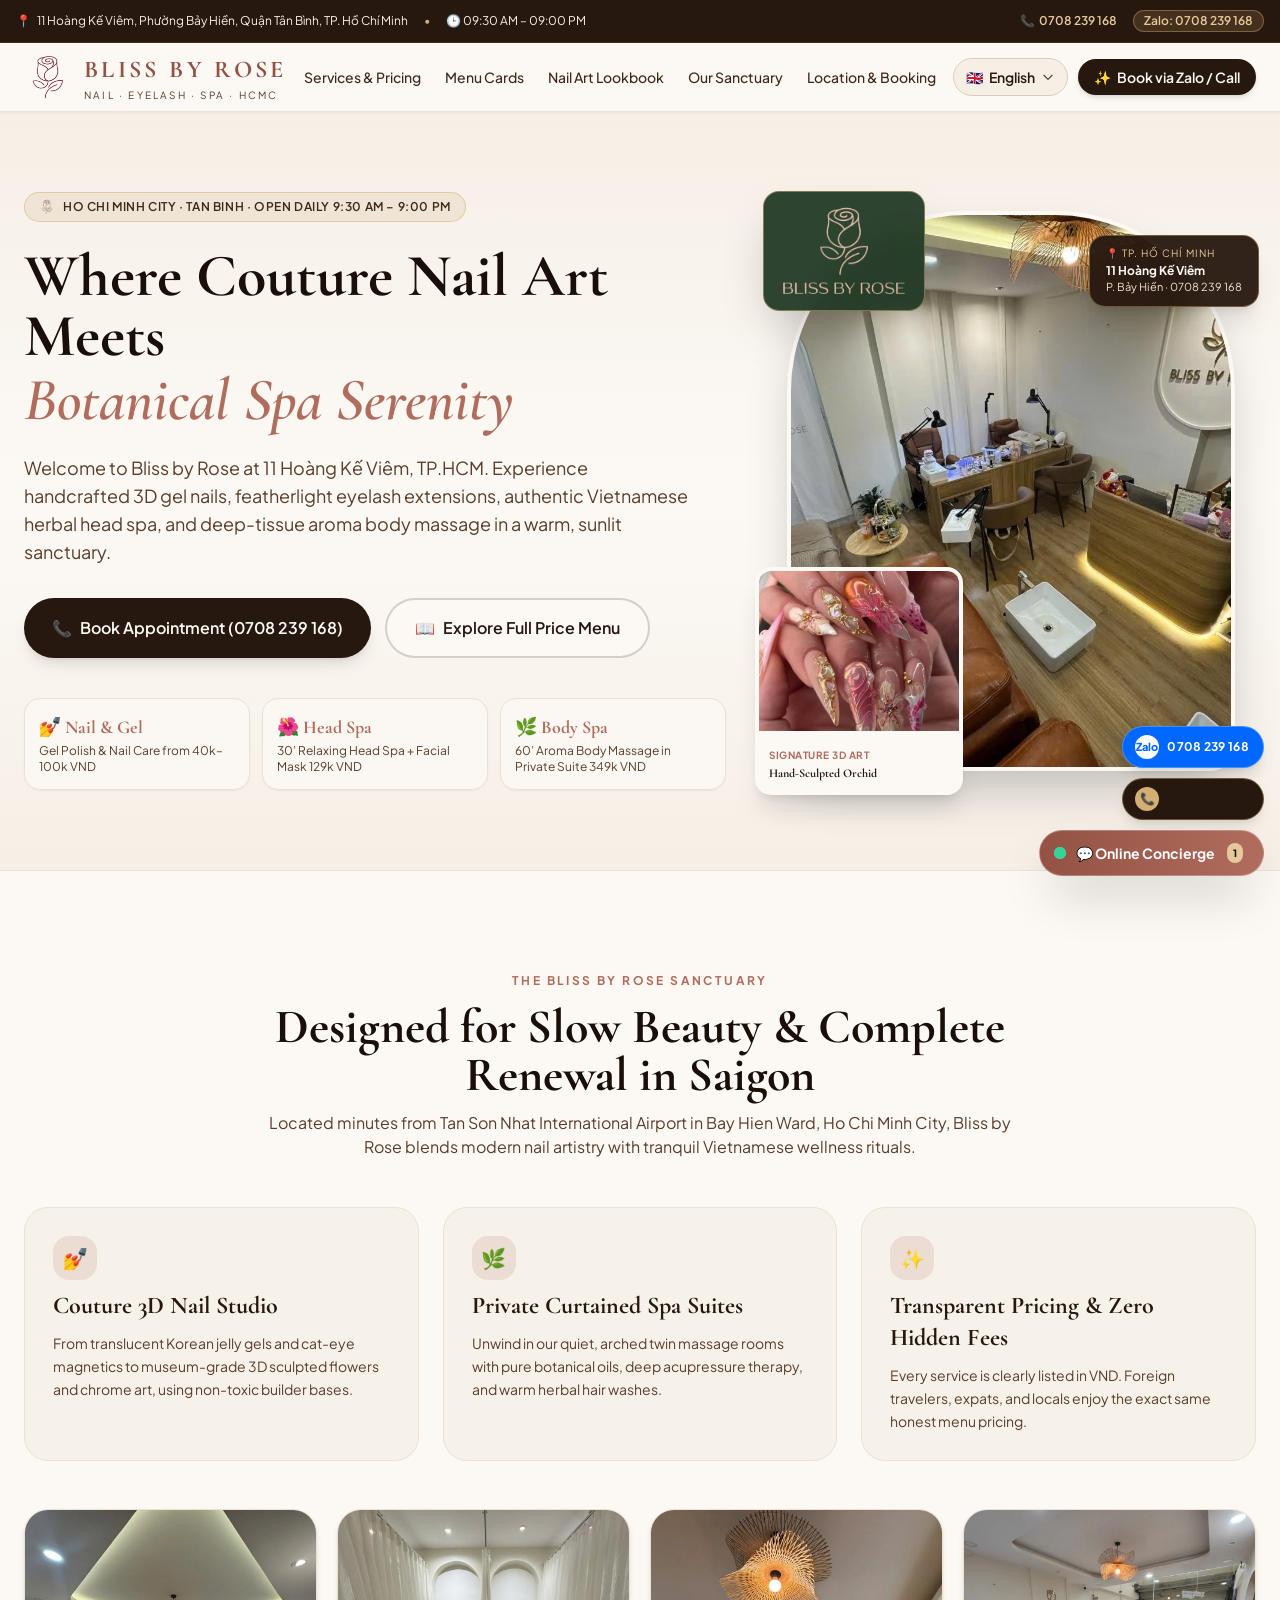
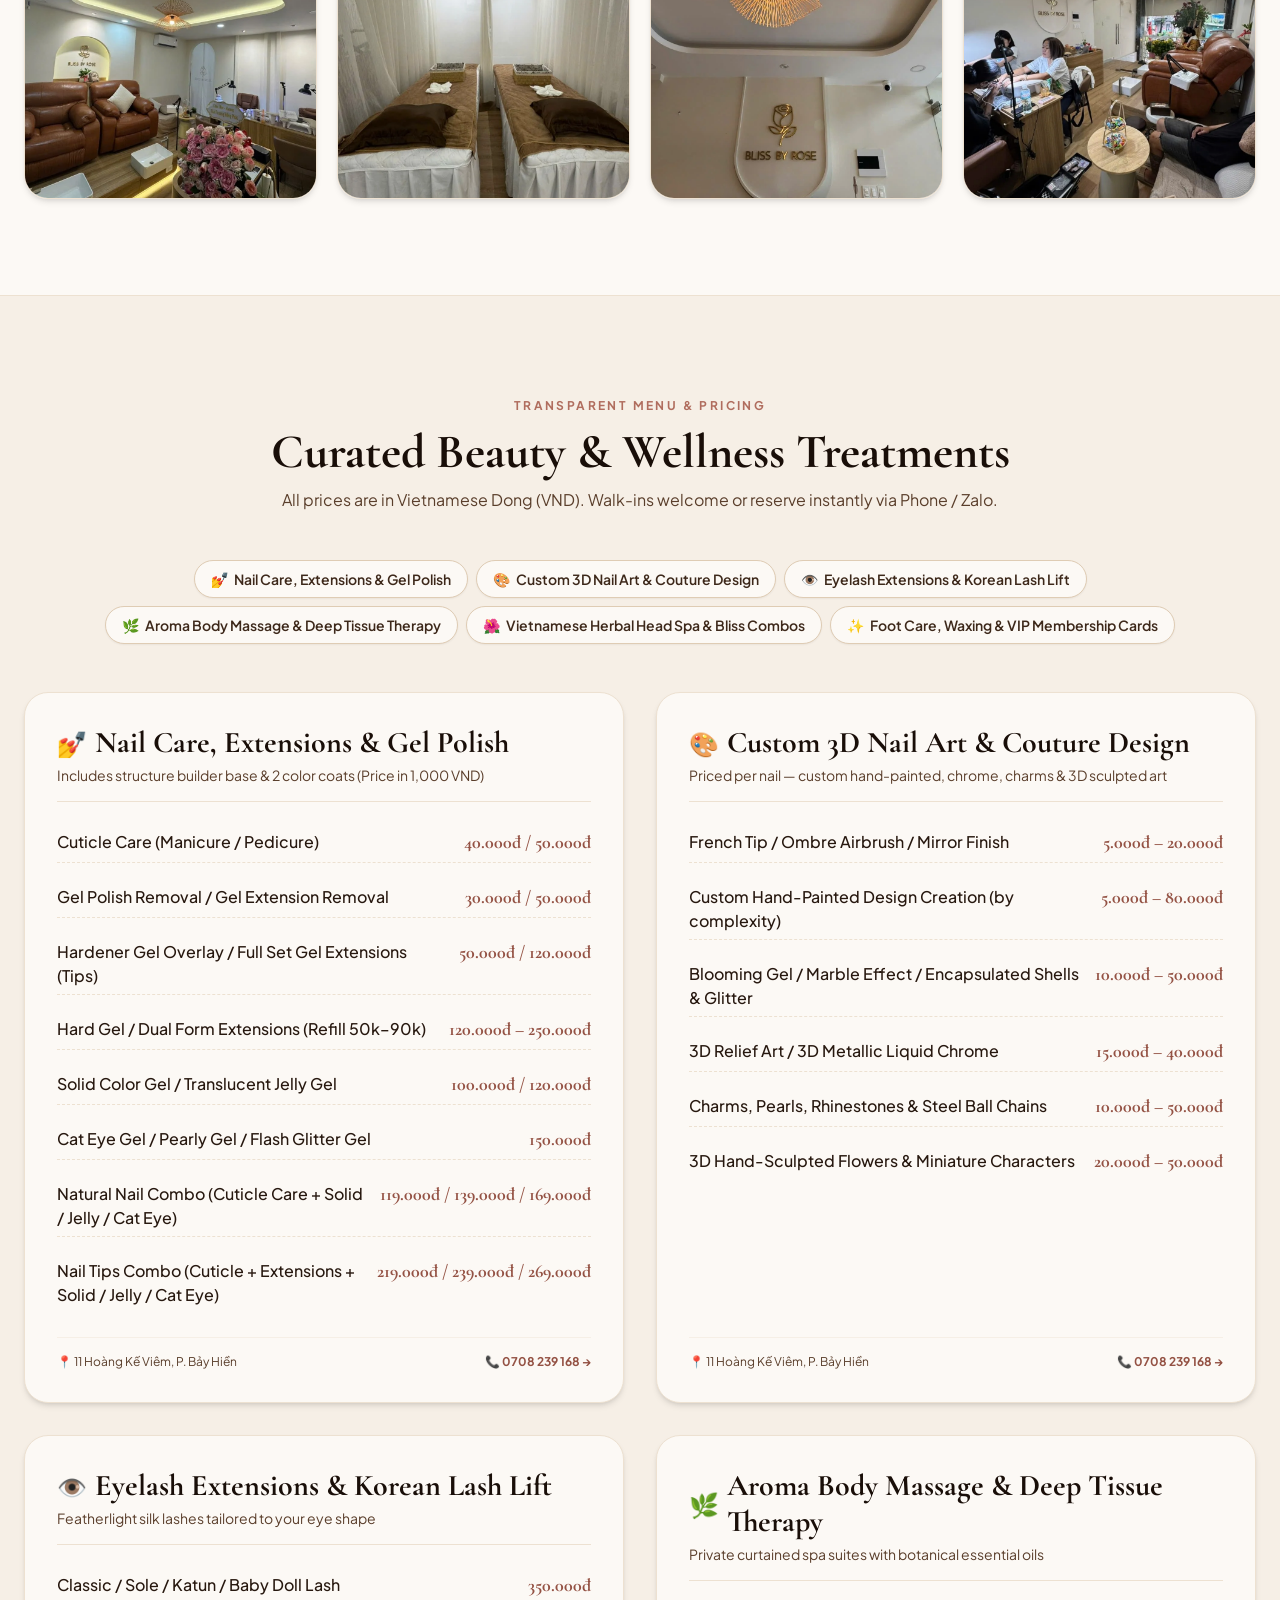
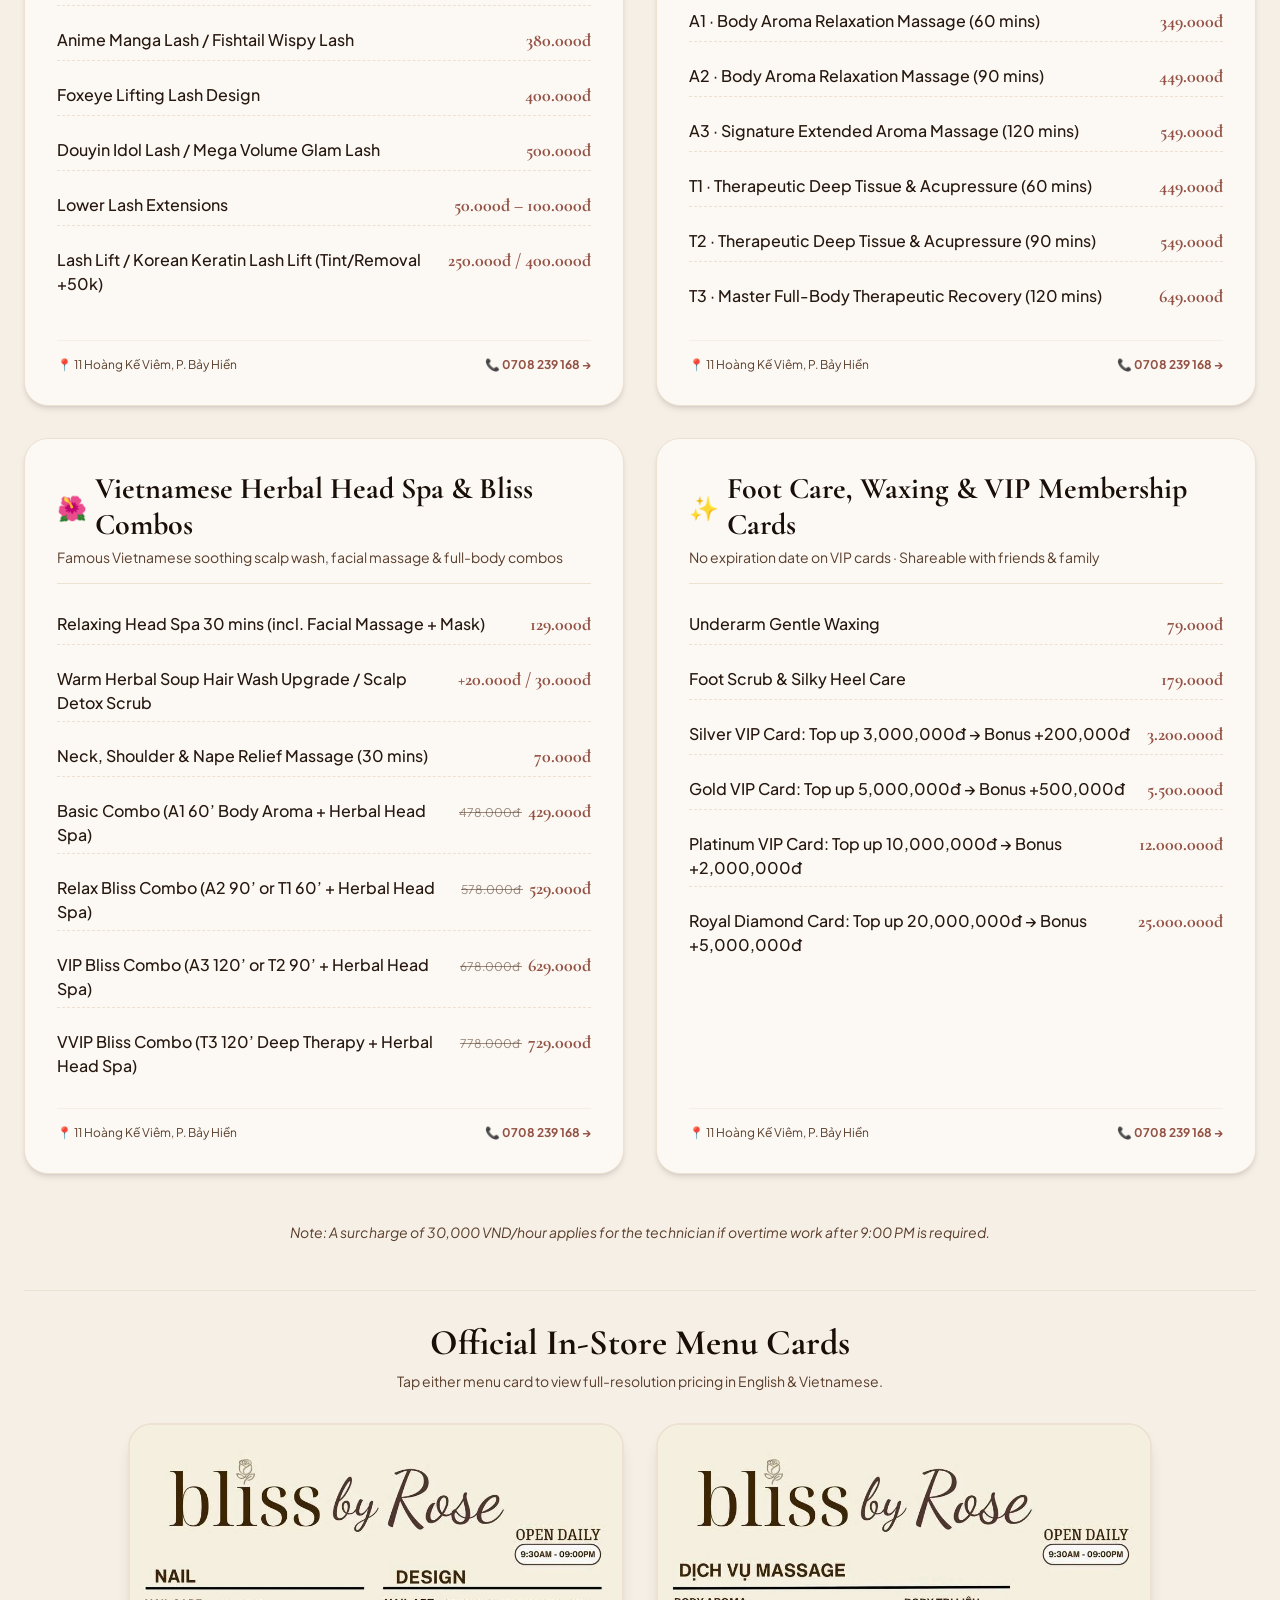
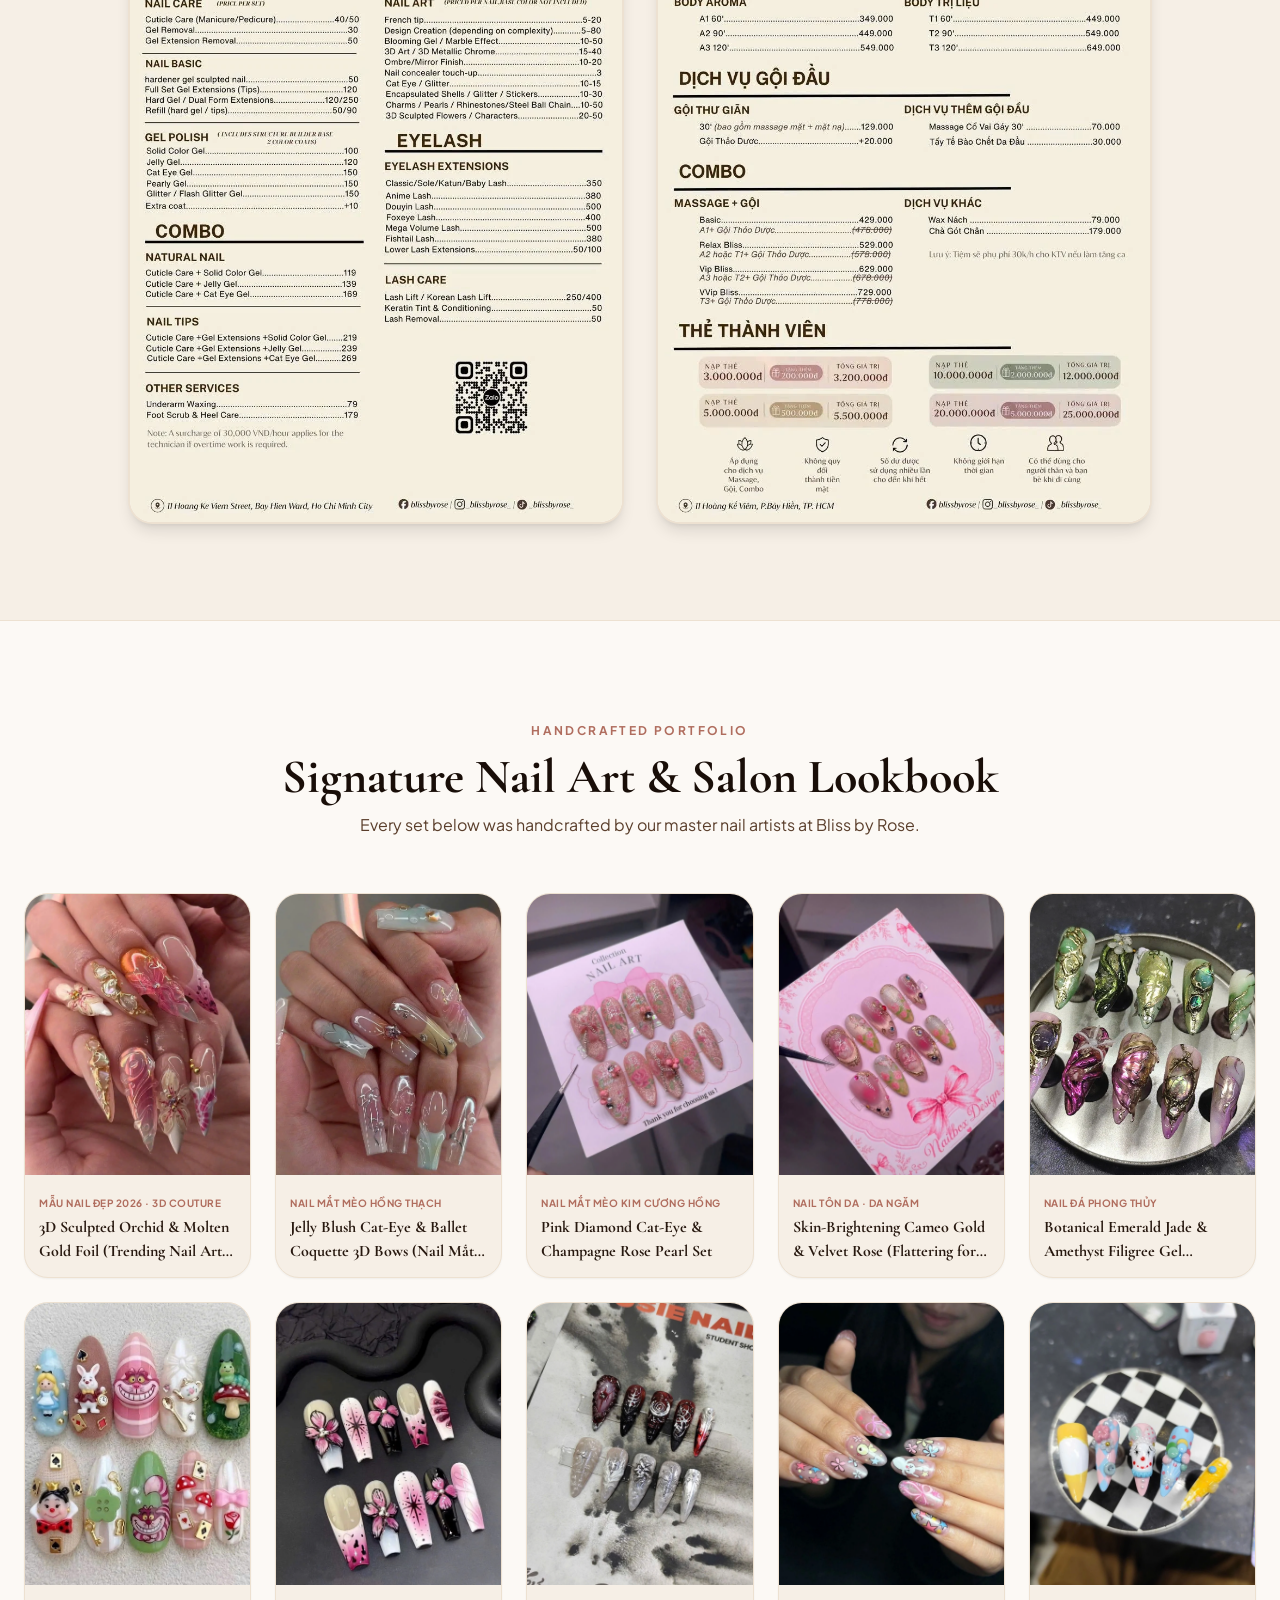
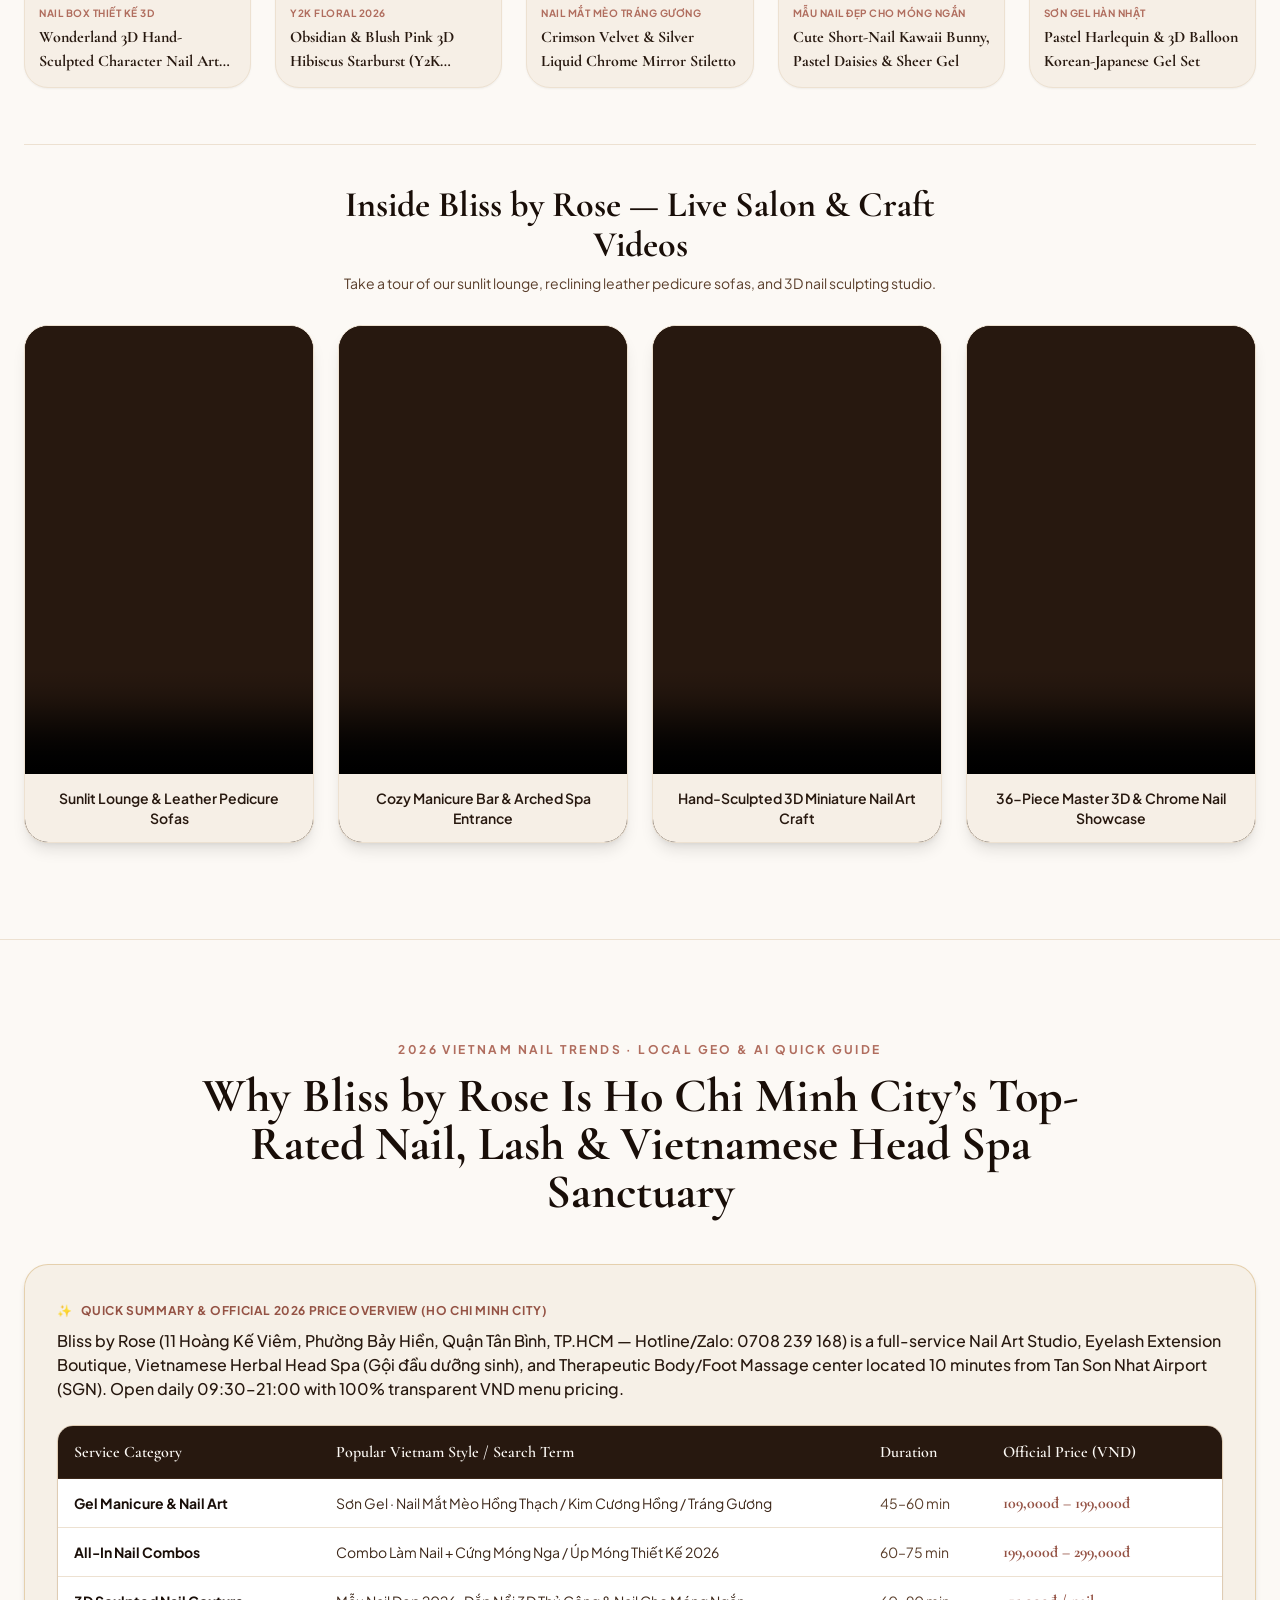
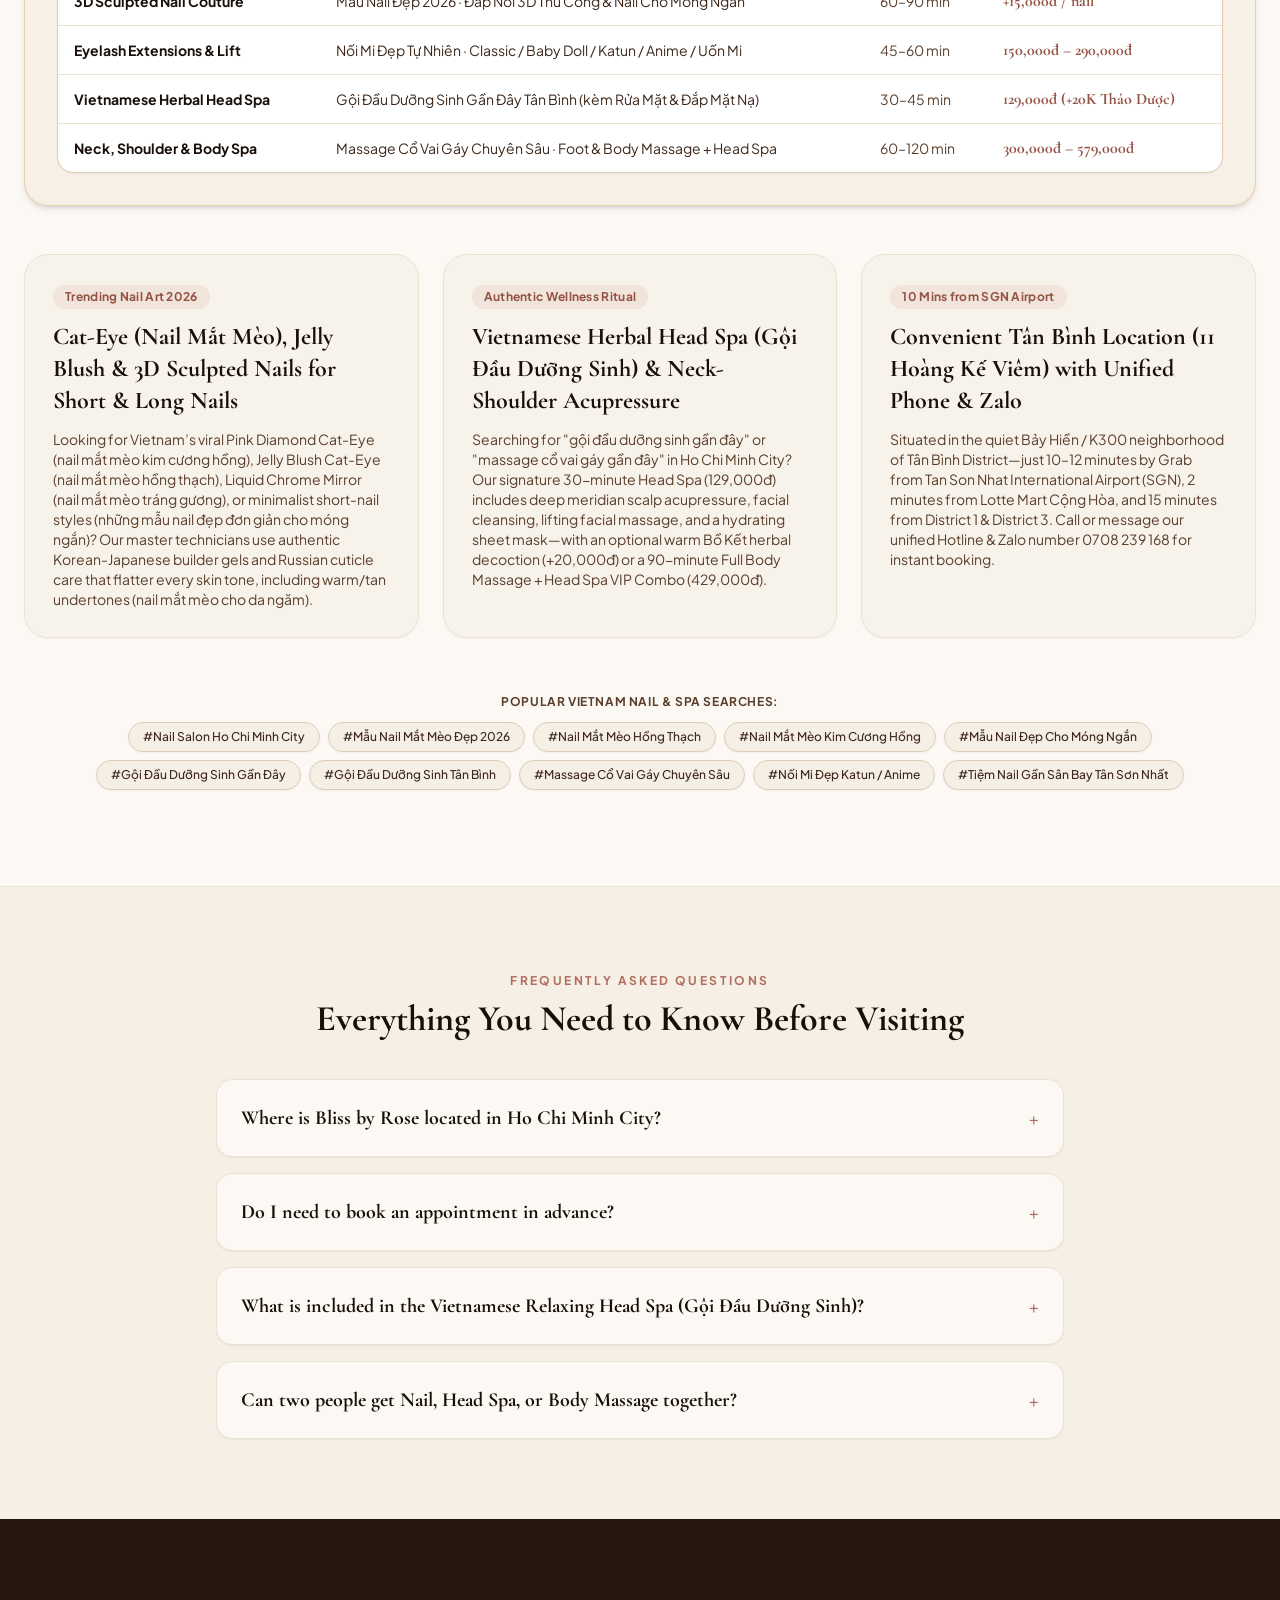
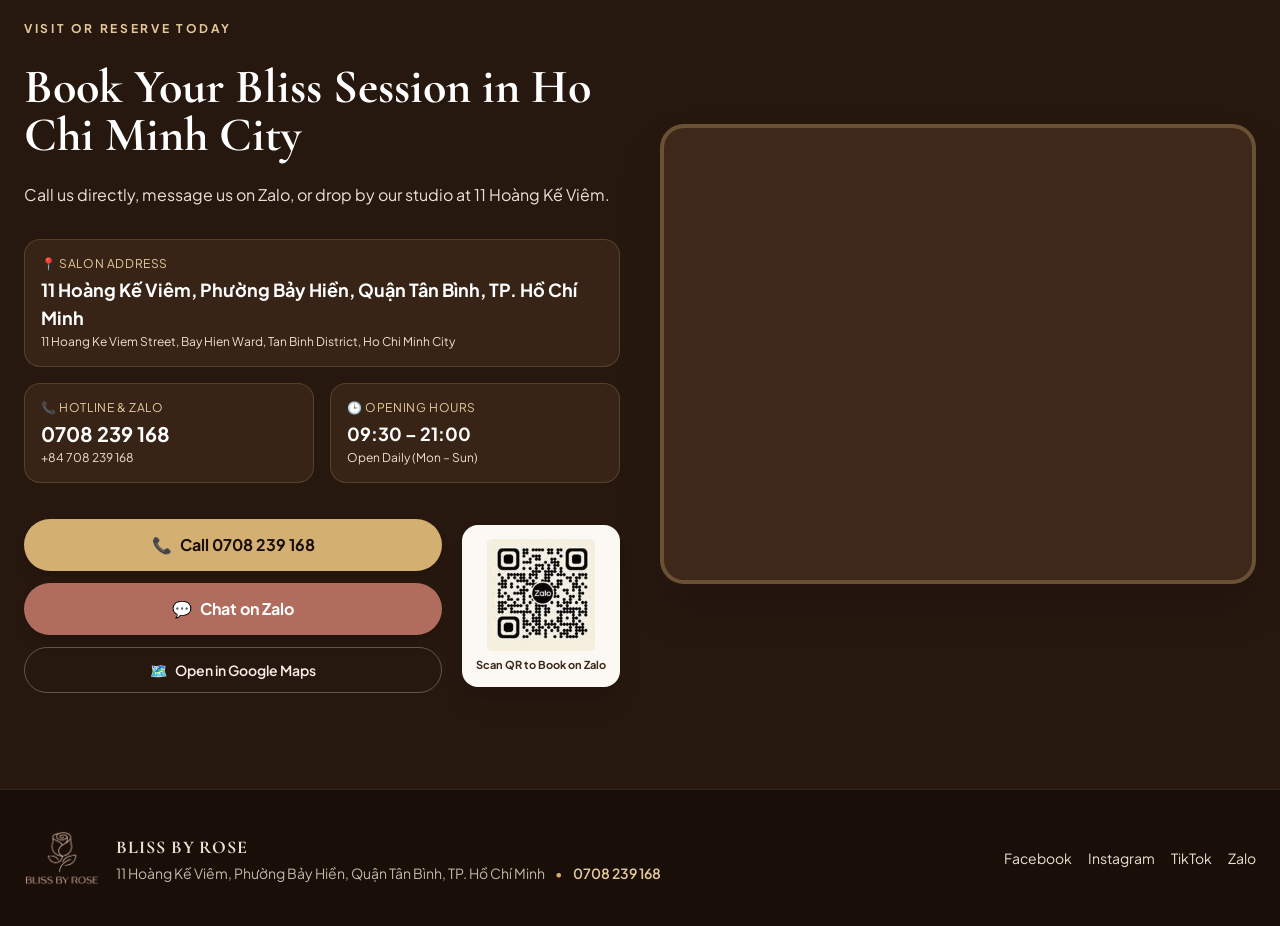
==== commit 9352ce0e: "Update Google Maps embed iframe across all language pages" ====
--- a/en/index.html
+++ b/en/index.html
@@ -42,7 +42,7 @@
 </span> </summary> <p class="mt-3 text-sm sm:text-base text-espresso-700 leading-relaxed border-t border-ivory-200 pt-3"> Yes! Our salon features twin reclining leather pedicure chairs, a multi-seat manicure bar, and a private curtained twin massage room ideal for couples, best friends, or mother-daughter visits. </p> </details> </div> </div> </section> <!-- Location, Zalo QR & Google Maps Section --> <section id="location" class="py-16 sm:py-24 bg-espresso-900 text-ivory-50"> <div class="max-w-7xl mx-auto px-4 sm:px-6 grid grid-cols-1 lg:grid-cols-12 gap-10 items-center"> <!-- Left 6 Cols: Contact Details & Zalo QR --> <div class="lg:col-span-6 space-y-6"> <span class="text-xs font-bold uppercase tracking-[0.22em] text-champagne-300"> VISIT OR RESERVE TODAY </span> <h2 class="font-serif text-3xl sm:text-5xl font-bold text-white leading-tight"> Book Your Bliss Session in Ho Chi Minh City </h2> <p class="text-sm sm:text-base text-ivory-200 leading-relaxed"> Call us directly, message us on Zalo, or drop by our studio at 11 Hoàng Kế Viêm. </p> <div class="space-y-4 pt-2"> <div class="p-4 rounded-2xl bg-espresso-800/80 border border-champagne-400/20"> <div class="text-xs uppercase tracking-wider text-champagne-300">
 📍 Salon Address </div> <div class="text-base sm:text-lg font-bold text-white mt-1"> 11 Hoàng Kế Viêm, Phường Bảy Hiền, Quận Tân Bình, TP. Hồ Chí Minh </div> <div class="text-xs text-ivory-200 mt-0.5">11 Hoang Ke Viem Street, Bay Hien Ward, Tan Binh District, Ho Chi Minh City</div> </div> <div class="grid grid-cols-1 sm:grid-cols-2 gap-4"> <div class="p-4 rounded-2xl bg-espresso-800/80 border border-champagne-400/20"> <div class="text-xs uppercase tracking-wider text-champagne-300">
 📞 Hotline &amp; Zalo </div> <a href="tel:+84708239168" class="block text-xl font-bold text-white hover:text-champagne-300 mt-1"> 0708 239 168 </a> <div class="text-xs text-ivory-200 mt-0.5">+84 708 239 168</div> </div> <div class="p-4 rounded-2xl bg-espresso-800/80 border border-champagne-400/20"> <div class="text-xs uppercase tracking-wider text-champagne-300">
-🕒 Opening Hours </div> <div class="text-lg font-bold text-white mt-1">09:30 – 21:00</div> <div class="text-xs text-ivory-200 mt-0.5">Open Daily (Mon – Sun)</div> </div> </div> </div> <!-- Action Buttons + Zalo QR --> <div class="flex flex-col sm:flex-row items-center gap-5 pt-3"> <div class="flex flex-col gap-3 w-full sm:w-auto flex-1"> <a href="tel:+84708239168" class="w-full inline-flex items-center justify-center gap-2 px-6 py-3.5 rounded-full bg-champagne-400 hover:bg-champagne-300 text-espresso-950 font-bold text-sm sm:text-base transition shadow-lg"> <span>📞</span> <span>Call 0708 239 168</span> </a> <a href="https://zalo.me/0708239168" target="_blank" rel="noopener" class="w-full inline-flex items-center justify-center gap-2 px-6 py-3.5 rounded-full bg-rosewood-500 hover:bg-rosewood-400 text-white font-bold text-sm sm:text-base transition shadow-lg"> <span>💬</span> <span>Chat on Zalo</span> </a> <a href="https://maps.google.com/?cid=12816747167592102415" target="_blank" rel="noopener" class="w-full inline-flex items-center justify-center gap-2 px-6 py-3 rounded-full bg-transparent hover:bg-white/10 text-ivory-100 border border-ivory-200/30 font-semibold text-xs sm:text-sm transition"> <span>🗺️</span> <span>Open in Google Maps</span> </a> </div> <div class="p-3.5 rounded-2xl bg-ivory-50 text-espresso-900 text-center shrink-0 shadow-xl"> <img src="/images/zalo-qr.webp" alt="Bliss by Rose Official Zalo QR Code" width="128" height="128" loading="lazy" class="w-28 h-28 mx-auto rounded-lg object-contain"> <div class="text-[11px] font-bold mt-1.5 text-espresso-800"> Scan QR to Book on Zalo </div> </div> </div> </div> <!-- Right 6 Cols: Embedded Google Map --> <div class="lg:col-span-6"> <div class="rounded-3xl overflow-hidden border-4 border-champagne-400/30 shadow-2xl bg-espresso-800 h-[380px] sm:h-[460px]"> <iframe title="Bliss By Rose Google Map" src="https://maps.google.com/maps?q=Bliss+By+Rose,+11+Ho%C3%A0ng+K%E1%BA%BF+Vi%C3%AAm,+H%E1%BB%93+Ch%C3%AD+Minh&amp;t=&amp;z=16&amp;ie=UTF8&amp;iwloc=&amp;output=embed" width="100%" height="100%" style="border:0;" allowfullscreen="" loading="lazy" referrerpolicy="no-referrer-when-downgrade"></iframe> </div> </div> </div> </section> </main> <!-- Footer --> <footer class="bg-espresso-950 text-ivory-200 py-10 border-t border-white/10 text-xs sm:text-sm"> <div class="max-w-7xl mx-auto px-4 sm:px-6 flex flex-col sm:flex-row items-center justify-between gap-6"> <div class="flex flex-col sm:flex-row items-center gap-4 text-center sm:text-left"> <img src="/images/logo-gold-transparent.webp" alt="Bliss by Rose Official Logo" width="120" height="88" loading="lazy" class="h-14 w-auto object-contain"> <div> <div class="font-serif text-lg font-bold tracking-wider uppercase text-champagne-200">
+🕒 Opening Hours </div> <div class="text-lg font-bold text-white mt-1">09:30 – 21:00</div> <div class="text-xs text-ivory-200 mt-0.5">Open Daily (Mon – Sun)</div> </div> </div> </div> <!-- Action Buttons + Zalo QR --> <div class="flex flex-col sm:flex-row items-center gap-5 pt-3"> <div class="flex flex-col gap-3 w-full sm:w-auto flex-1"> <a href="tel:+84708239168" class="w-full inline-flex items-center justify-center gap-2 px-6 py-3.5 rounded-full bg-champagne-400 hover:bg-champagne-300 text-espresso-950 font-bold text-sm sm:text-base transition shadow-lg"> <span>📞</span> <span>Call 0708 239 168</span> </a> <a href="https://zalo.me/0708239168" target="_blank" rel="noopener" class="w-full inline-flex items-center justify-center gap-2 px-6 py-3.5 rounded-full bg-rosewood-500 hover:bg-rosewood-400 text-white font-bold text-sm sm:text-base transition shadow-lg"> <span>💬</span> <span>Chat on Zalo</span> </a> <a href="https://maps.google.com/?cid=12816747167592102415" target="_blank" rel="noopener" class="w-full inline-flex items-center justify-center gap-2 px-6 py-3 rounded-full bg-transparent hover:bg-white/10 text-ivory-100 border border-ivory-200/30 font-semibold text-xs sm:text-sm transition"> <span>🗺️</span> <span>Open in Google Maps</span> </a> </div> <div class="p-3.5 rounded-2xl bg-ivory-50 text-espresso-900 text-center shrink-0 shadow-xl"> <img src="/images/zalo-qr.webp" alt="Bliss by Rose Official Zalo QR Code" width="128" height="128" loading="lazy" class="w-28 h-28 mx-auto rounded-lg object-contain"> <div class="text-[11px] font-bold mt-1.5 text-espresso-800"> Scan QR to Book on Zalo </div> </div> </div> </div> <!-- Right 6 Cols: Embedded Google Map --> <div class="lg:col-span-6"> <div class="rounded-3xl overflow-hidden border-4 border-champagne-400/30 shadow-2xl bg-espresso-800 h-[380px] sm:h-[460px]"> <iframe title="Bliss By Rose Google Map" src="https://www.google.com/maps/embed?pb=!1m18!1m12!1m3!1d3919.177145966575!2d106.65007370000001!3d10.797740700000002!2m3!1f0!2f0!3f0!3m2!1i1024!2i768!4f13.1!3m3!1m2!1s0x3175290079f35409%3A0xb1de3ba494523a0f!2sBliss%20By%20Rose!5e0!3m2!1szh-CN!2s!4v1792826280379!5m2!1szh-CN!2s" width="100%" height="100%" style="border:0;" allowfullscreen="" loading="lazy" referrerpolicy="strict-origin-when-cross-origin"></iframe> </div> </div> </div> </section> </main> <!-- Footer --> <footer class="bg-espresso-950 text-ivory-200 py-10 border-t border-white/10 text-xs sm:text-sm"> <div class="max-w-7xl mx-auto px-4 sm:px-6 flex flex-col sm:flex-row items-center justify-between gap-6"> <div class="flex flex-col sm:flex-row items-center gap-4 text-center sm:text-left"> <img src="/images/logo-gold-transparent.webp" alt="Bliss by Rose Official Logo" width="120" height="88" loading="lazy" class="h-14 w-auto object-contain"> <div> <div class="font-serif text-lg font-bold tracking-wider uppercase text-champagne-200">
 BLISS BY ROSE
 </div> <div class="text-ivory-200/80 mt-0.5"> 11 Hoàng Kế Viêm, Phường Bảy Hiền, Quận Tân Bình, TP. Hồ Chí Minh <span class="mx-2 text-champagne-400">•</span> <a href="tel:+84708239168" class="text-champagne-300 hover:underline font-semibold"> 0708 239 168 </a> </div> </div> </div> <div class="flex items-center gap-4"> <a href="https://www.facebook.com/blissbyrose" target="_blank" rel="noopener" class="hover:text-white">
 Facebook
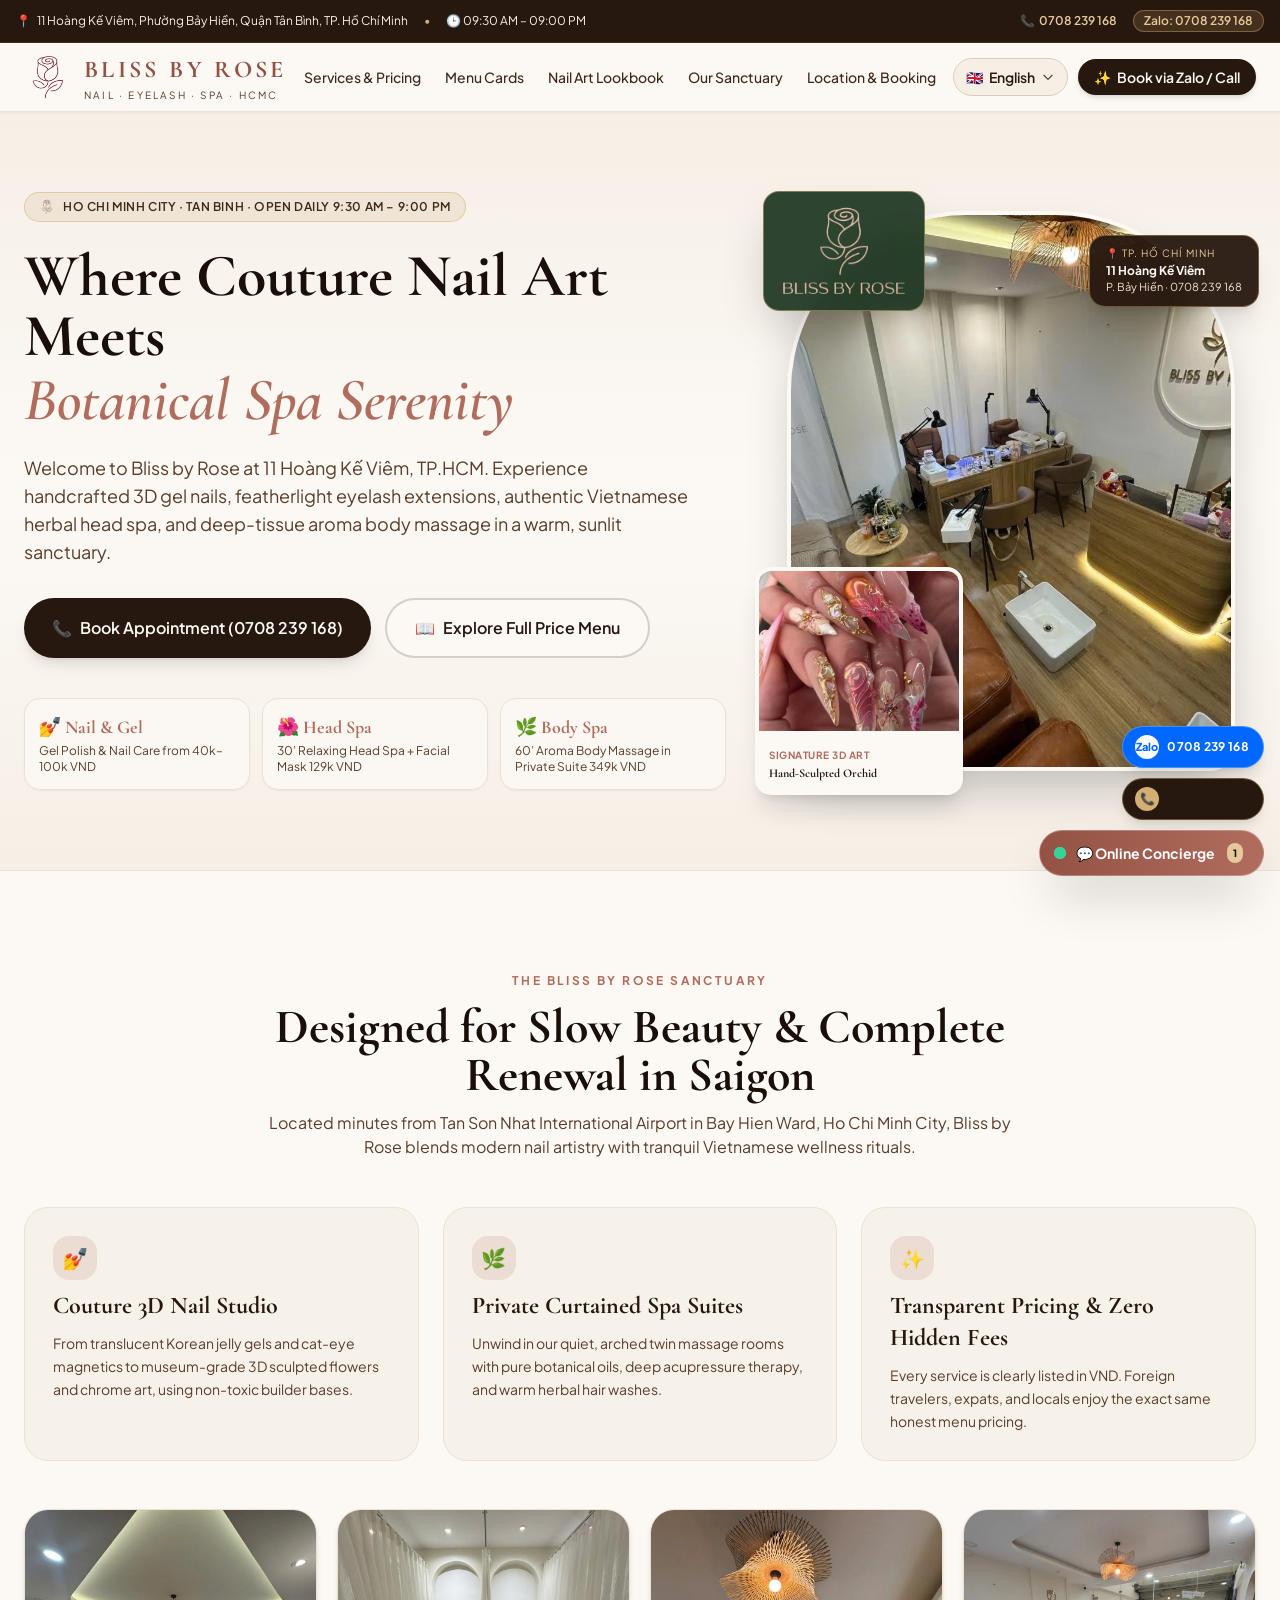
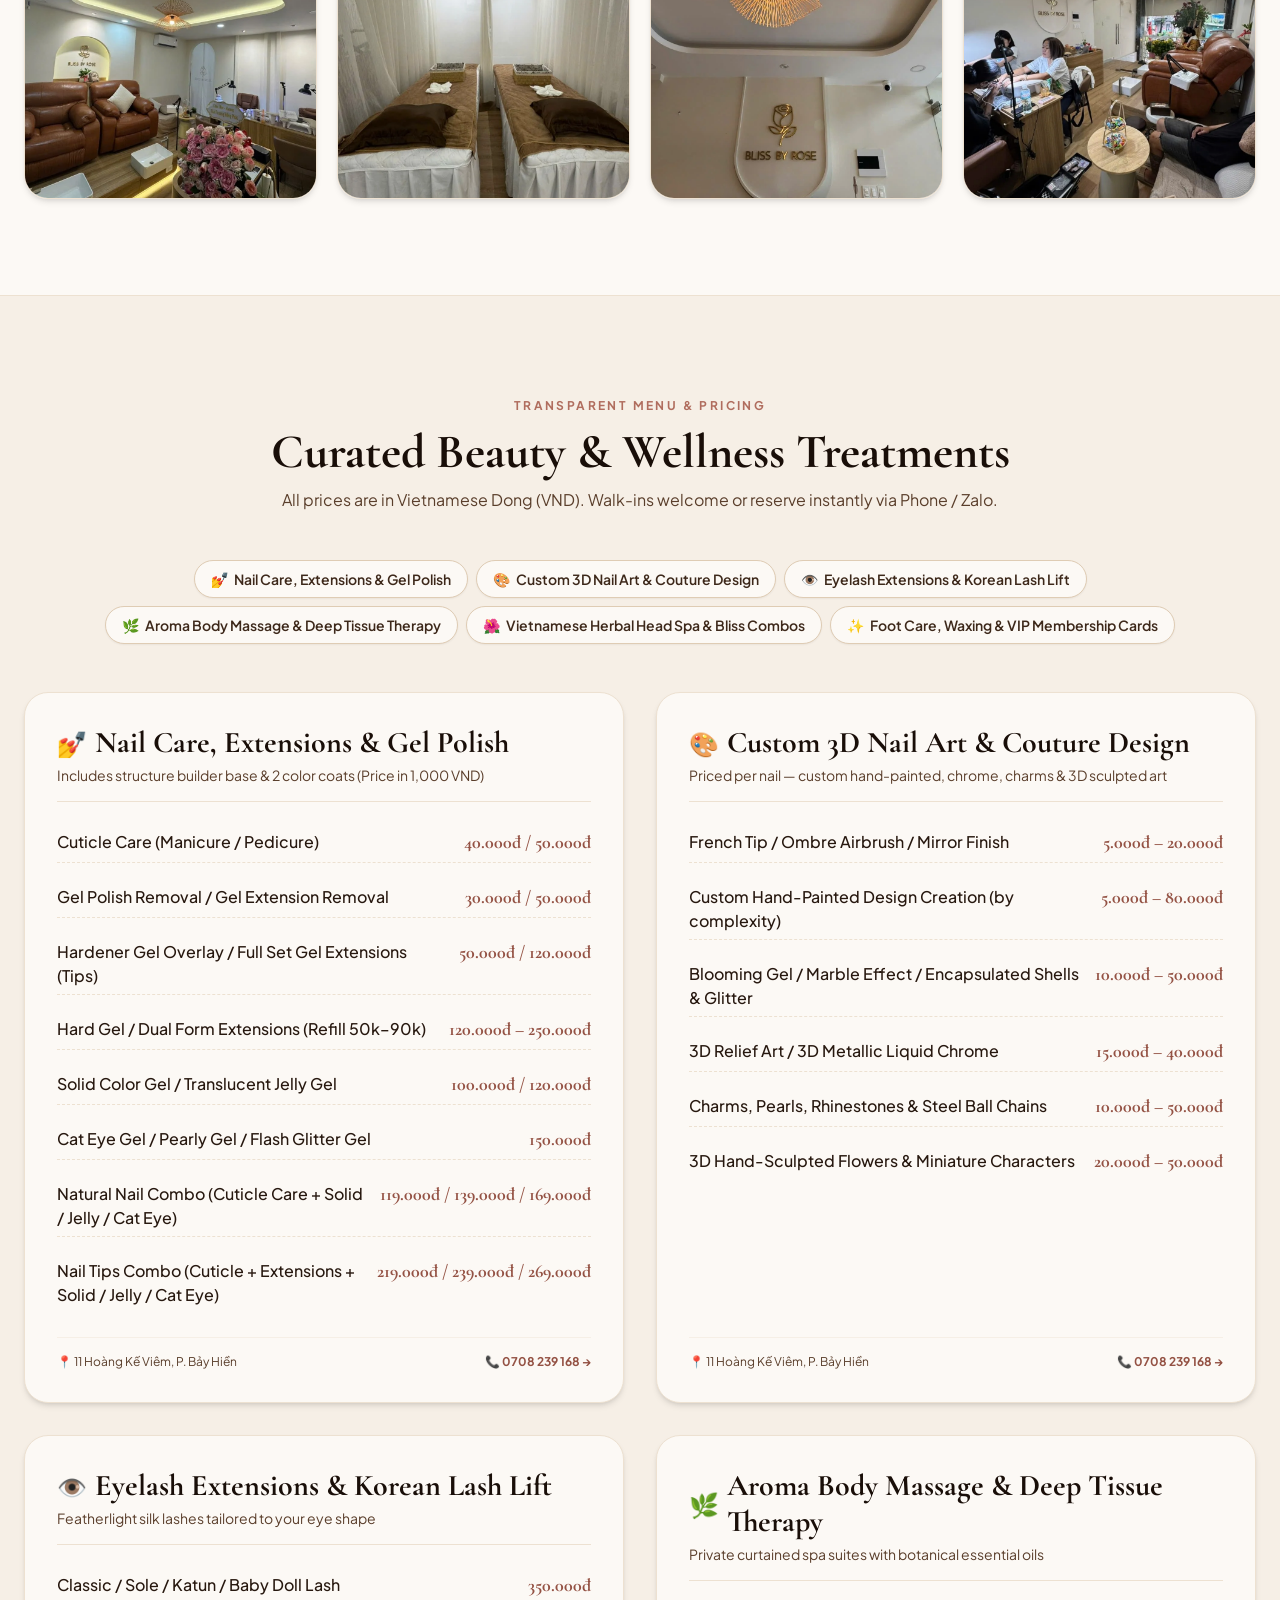
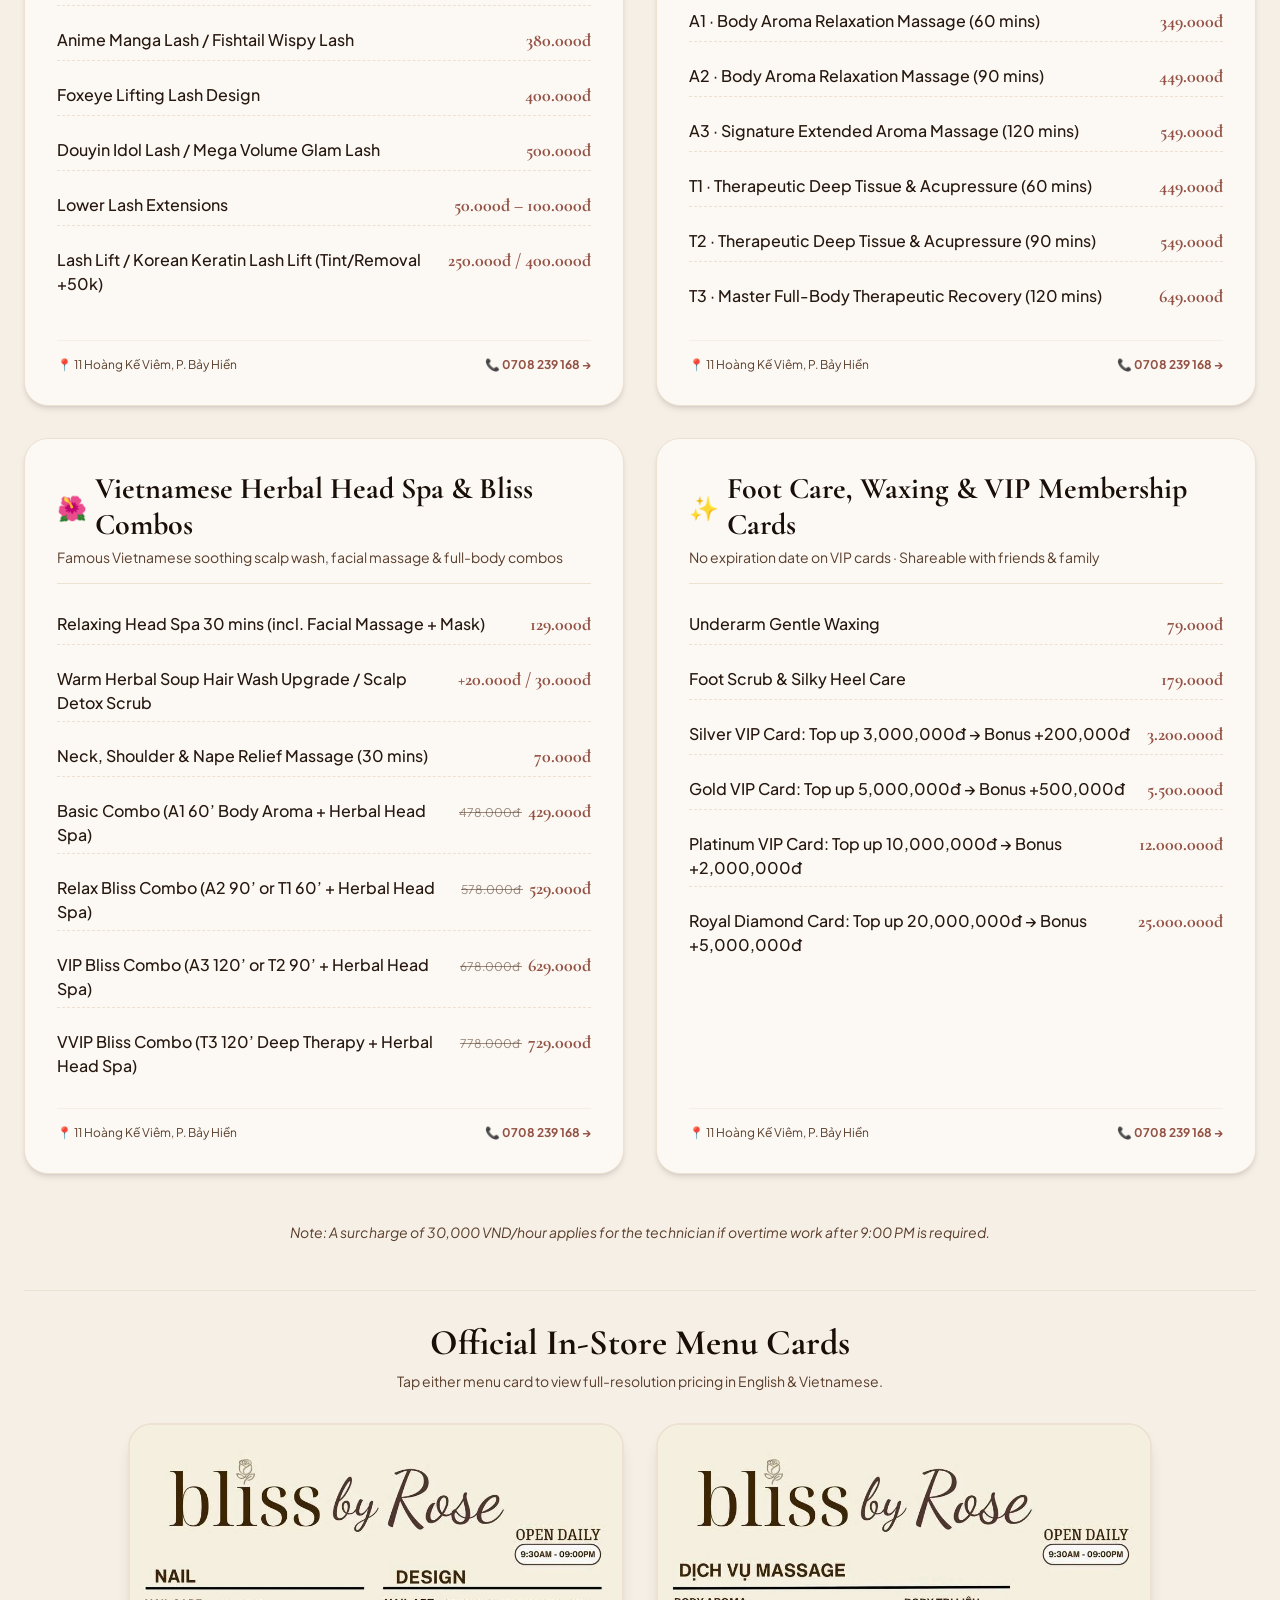
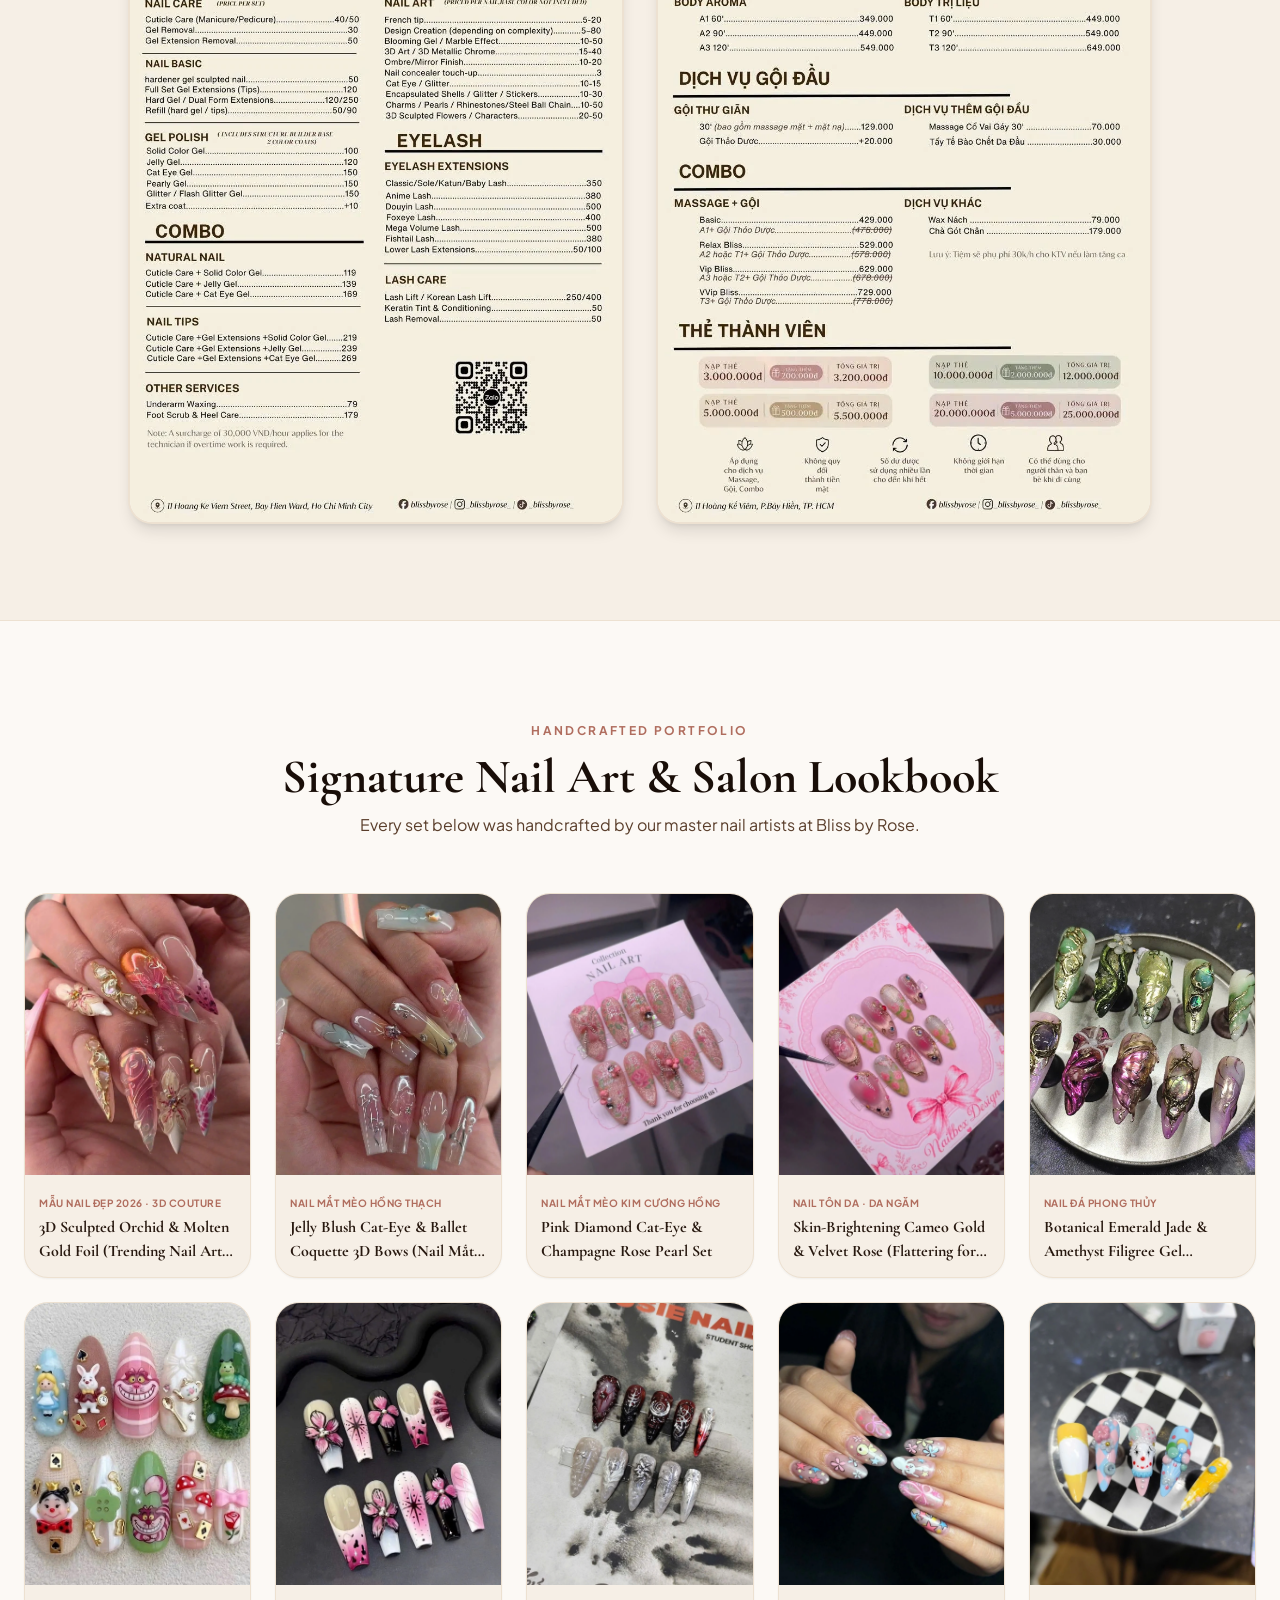
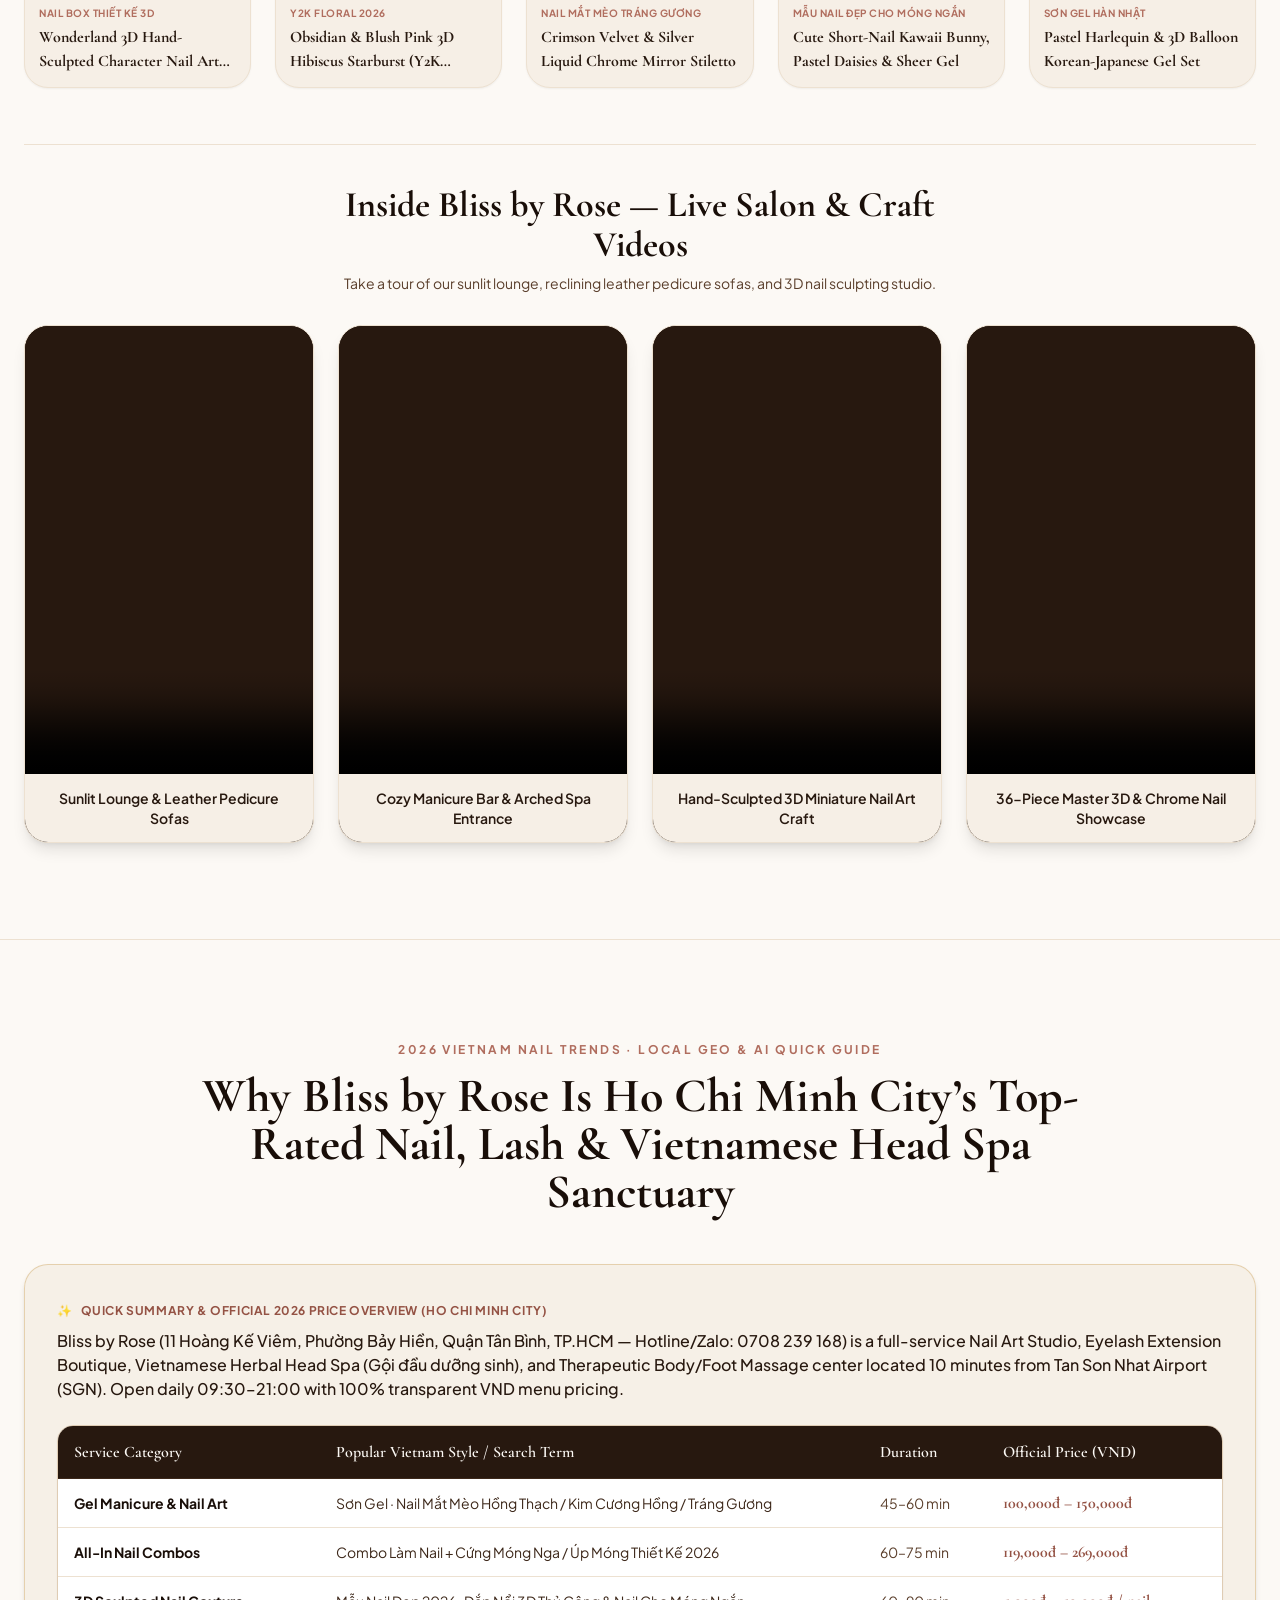
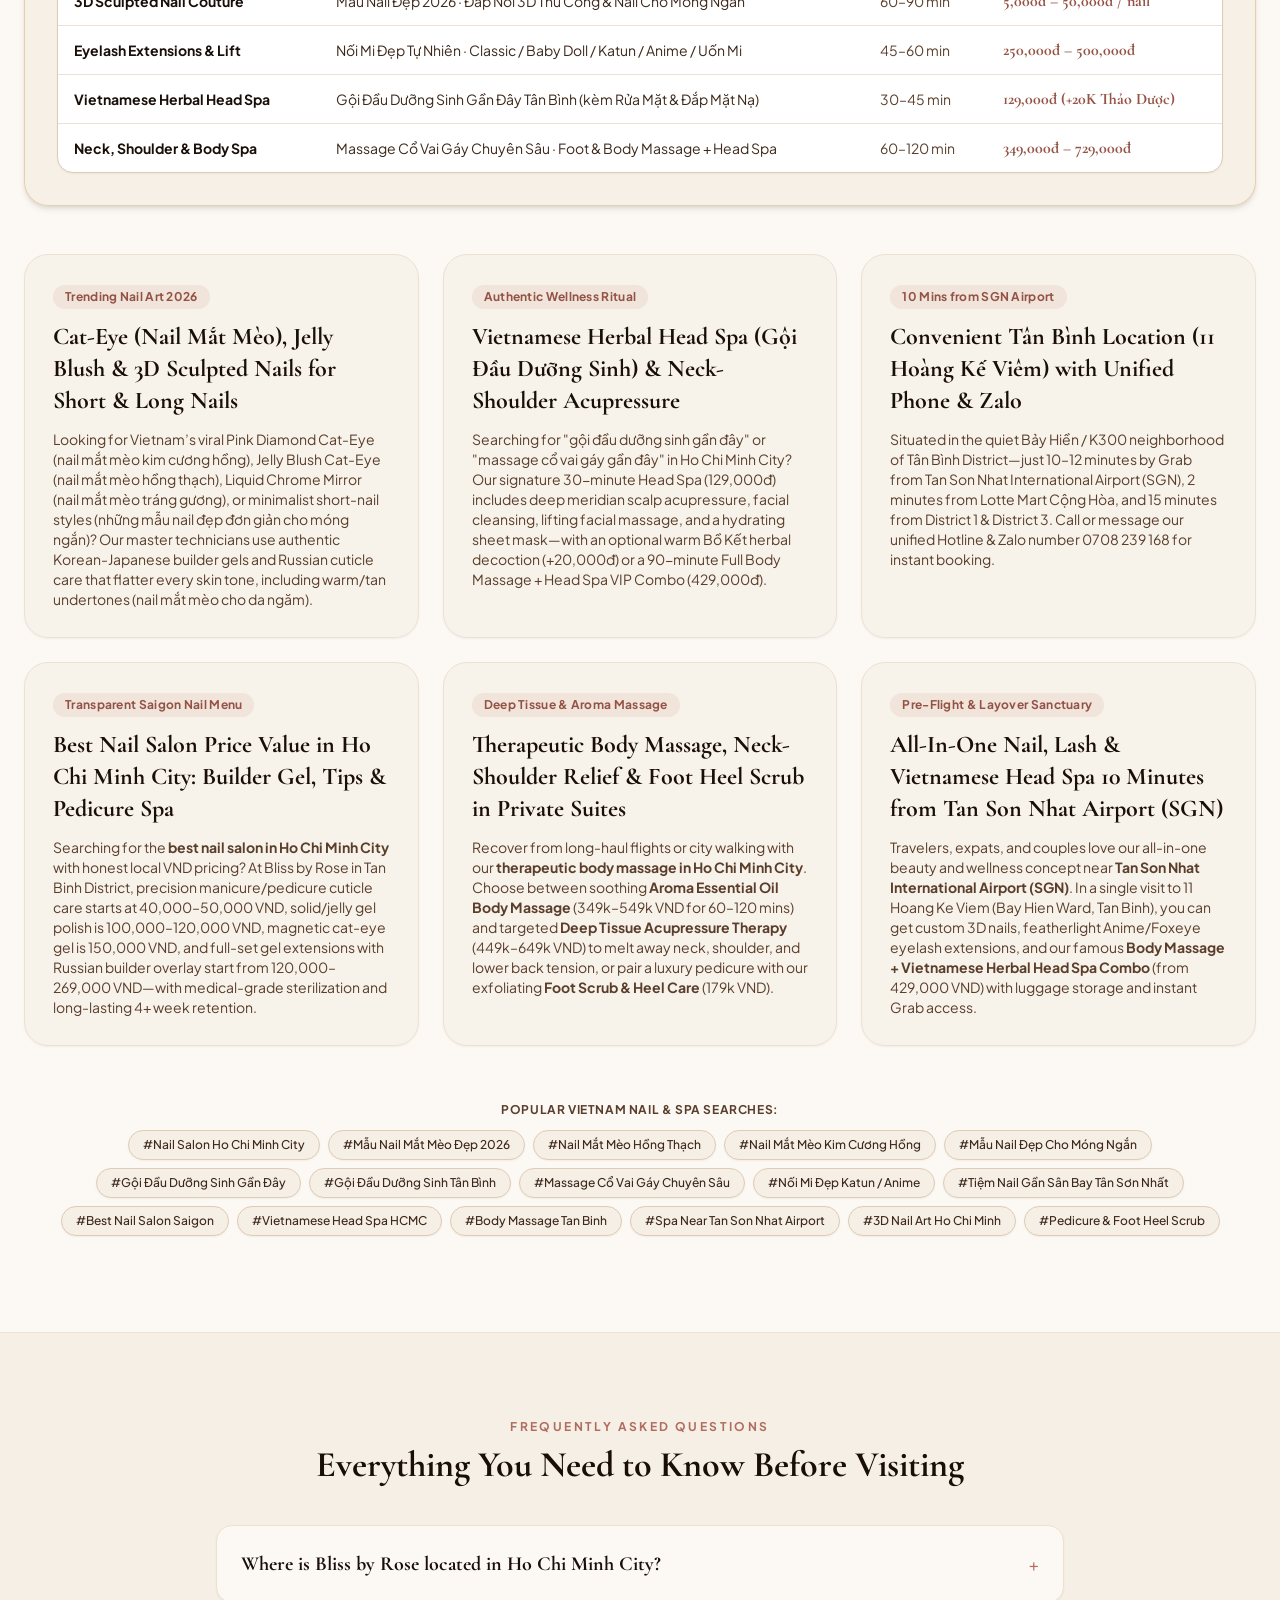
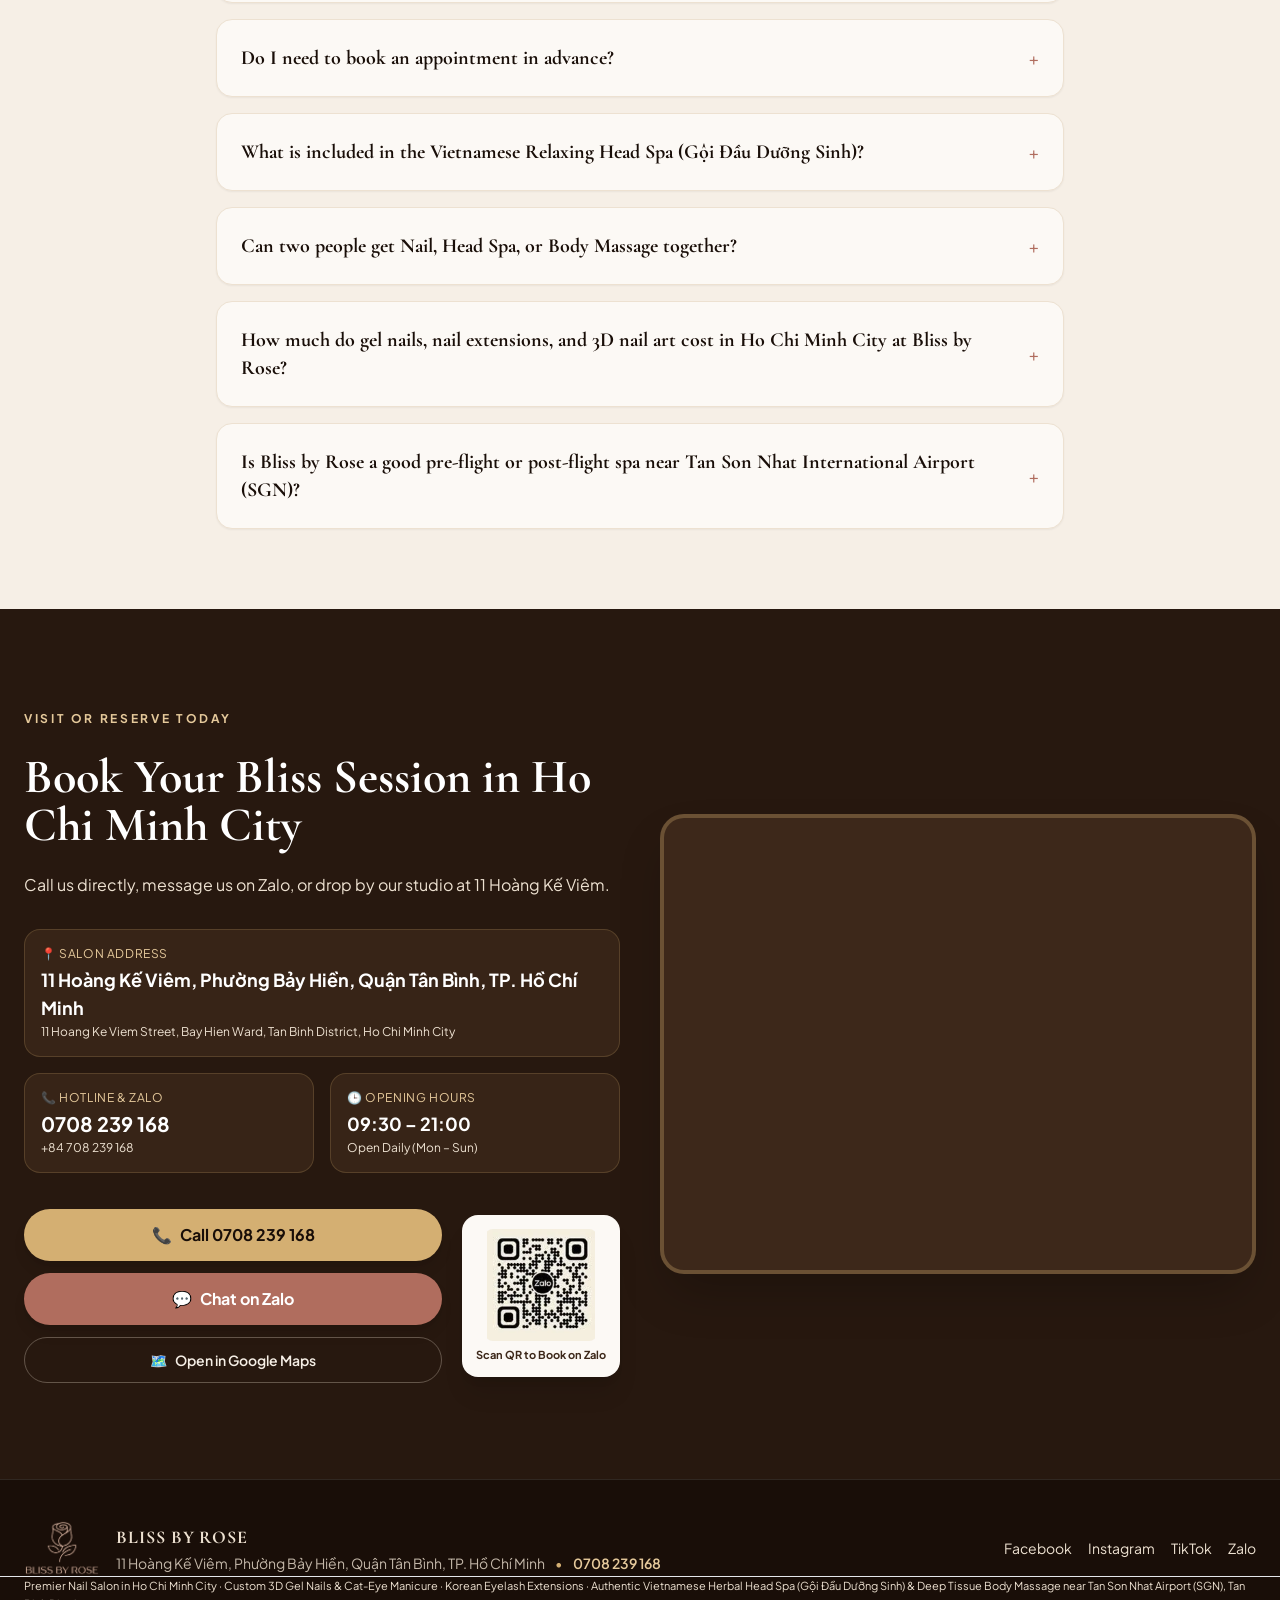
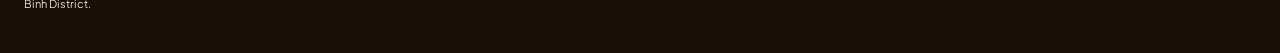
==== commit 55eefd5c: "SEO & GEO upgrade: implant local Vietnam nail, head spa & massage keywords, fix Schema PriceSpecific" ====
--- a/en/index.html
+++ b/en/index.html
@@ -1,4 +1,4 @@
-<!DOCTYPE html><html lang="en" class="scroll-smooth"> <head><meta charset="UTF-8"><meta name="viewport" content="width=device-width, initial-scale=1.0"><title>Bliss by Rose — Luxury Nail Art, Eyelash, Head Spa &amp; Massage in Ho Chi Minh City</title><meta name="description" content="Visit Bliss by Rose at 11 Hoang Ke Viem, Bay Hien Ward, Tan Binh, HCMC (near Tan Son Nhat Airport). Custom 3D nail art, Korean lash lift, herbal head spa &amp; aroma body massage. Open daily 9:30 AM – 9:00 PM. Tel/Zalo: 0708 239 168."><meta name="keywords" content="nail salon ho chi minh city, tiệm nail gần đây nhất, mẫu nail mắt mèo đẹp 2026, nail mắt mèo hồng thạch, gội đầu dưỡng sinh gần đây, gội đầu dưỡng sinh tân bình, massage cổ vai gáy gần đây, nối mi đẹp tân bình, eyelash extension ho chi minh, spa near tan son nhat airport, bliss by rose 11 hoang ke viem"><meta name="robots" content="index, follow, max-image-preview:large, max-snippet:-1, max-video-preview:-1"><!-- Local GEO Meta Tags for Ho Chi Minh City / Tan Binh District --><meta name="geo.region" content="VN-SG"><meta name="geo.placename" content="11 Hoàng Kế Viêm, Phường Bảy Hiền, Quận Tân Bình, TP. Hồ Chí Minh"><meta name="geo.position" content="10.7953;106.6521"><meta name="ICBM" content="10.7953, 106.6521"><!-- AI / LLM Knowledge Base Discovery (GEO / AIO) --><link rel="alternate" type="text/plain" href="/llms.txt" title="Bliss by Rose AI Summary (llms.txt)"><link rel="alternate" type="text/plain" href="/llms-full.txt" title="Bliss by Rose Full AI Knowledge Base (llms-full.txt)"><link rel="canonical" href="https://blissbyrose.com/en/"><link rel="icon" type="image/png" href="/favicon.png"><link rel="apple-touch-icon" href="/favicon.png"><!-- Hreflang SEO tags for all 8 languages + x-default --><link rel="alternate" hreflang="x-default" href="https://blissbyrose.com/"><link rel="alternate" hreflang="en" href="https://blissbyrose.com/en/"><link rel="alternate" hreflang="vi-VN" href="https://blissbyrose.com/vi/"><link rel="alternate" hreflang="fr-FR" href="https://blissbyrose.com/fr/"><link rel="alternate" hreflang="zh-Hans" href="https://blissbyrose.com/zh-cn/"><link rel="alternate" hreflang="zh-Hant" href="https://blissbyrose.com/zh-tw/"><link rel="alternate" hreflang="ja-JP" href="https://blissbyrose.com/ja/"><link rel="alternate" hreflang="ko-KR" href="https://blissbyrose.com/ko/"><link rel="alternate" hreflang="ru-RU" href="https://blissbyrose.com/ru/"><!-- Open Graph / Social --><meta property="og:type" content="website"><meta property="og:site_name" content="Bliss by Rose — Nail · Eyelash · Head Spa · Massage HCMC"><meta property="og:title" content="Bliss by Rose — Luxury Nail Art, Eyelash, Head Spa &amp; Massage in Ho Chi Minh City"><meta property="og:description" content="Visit Bliss by Rose at 11 Hoang Ke Viem, Bay Hien Ward, Tan Binh, HCMC (near Tan Son Nhat Airport). Custom 3D nail art, Korean lash lift, herbal head spa &amp; aroma body massage. Open daily 9:30 AM – 9:00 PM. Tel/Zalo: 0708 239 168."><meta property="og:url" content="https://blissbyrose.com/en/"><meta property="og:image" content="https://blissbyrose.com/images/salon-hero-lounge.webp"><meta name="twitter:card" content="summary_large_image"><meta name="theme-color" content="#F6EFE6"><!-- Google Fonts: Cormorant Garamond + Plus Jakarta Sans + Be Vietnam Pro --><link rel="preconnect" href="https://fonts.googleapis.com"><link rel="preconnect" href="https://fonts.gstatic.com" crossorigin><link href="https://fonts.googleapis.com/css2?family=Be+Vietnam+Pro:wght@400;500;600;700&family=Cormorant+Garamond:ital,wght@0,500;0,600;0,700;1,600&family=Great+Vibes&family=Plus+Jakarta+Sans:wght@400;500;600;700&display=swap" rel="stylesheet"><script type="application/ld+json">[{"@context":"https://schema.org","@type":["NailSalon","DaySpa","HealthAndBeautyBusiness"],"@id":"https://blissbyrose.com/#salon","name":"Bliss by Rose","alternateName":["Bliss by Rose Nail Eyelash Spa","Tiệm Nail Gội Đầu Dưỡng Sinh Bliss by Rose Tân Bình","Bliss by Rose Ho Chi Minh City"],"description":"Bliss by Rose (11 Hoàng Kế Viêm, Phường Bảy Hiền, Quận Tân Bình, TP.HCM — Hotline/Zalo: 0708 239 168) is a full-service Nail Art Studio, Eyelash Extension Boutique, Vietnamese Herbal Head Spa (Gội đầu dưỡng sinh), and Therapeutic Body/Foot Massage center located 10 minutes from Tan Son Nhat Airport (SGN). Open daily 09:30–21:00 with 100% transparent VND menu pricing.","url":"https://blissbyrose.com/en/","logo":"https://blissbyrose.com/images/logo-gold-transparent.png","image":["https://blissbyrose.com/images/logo-gold-transparent.png","https://blissbyrose.com/images/salon-hero-lounge.webp","https://blissbyrose.com/images/salon-massage-suite.webp","https://blissbyrose.com/images/nail-3d-orchid-gold.webp"],"telephone":"+84 708 239 168","priceRange":"40,000 VND - 729,000 VND","currenciesAccepted":"VND, USD","paymentAccepted":"Cash, Bank Transfer, VietQR, ZaloPay, MoMo, Credit Card","knowsLanguage":["vi","en","fr","ru","zh-CN","zh-TW","ja","ko"],"address":{"@type":"PostalAddress","streetAddress":"11 Hoàng Kế Viêm, Phường Bảy Hiền","addressLocality":"Quận Tân Bình","addressRegion":"TP. Hồ Chí Minh","postalCode":"700000","addressCountry":"VN"},"geo":{"@type":"GeoCoordinates","latitude":10.7953,"longitude":106.6521},"areaServed":[{"@type":"Place","name":"Phường Bảy Hiền, Quận Tân Bình, TP. Hồ Chí Minh"},{"@type":"Place","name":"Khu K300 Cộng Hòa, Quận Tân Bình, TP.HCM"},{"@type":"Place","name":"Tan Son Nhat International Airport (SGN), Ho Chi Minh City"},{"@type":"City","name":"Ho Chi Minh City"}],"hasOfferCatalog":{"@type":"OfferCatalog","name":"Bliss by Rose 2026 Nail, Eyelash, Head Spa & Massage Menu","itemListElement":[{"@type":"OfferCatalog","name":"Nail Care, Extensions & Gel Polish","itemListElement":[{"@type":"Offer","itemOffered":{"@type":"Service","name":"Cuticle Care (Manicure / Pedicure)"},"priceSpecification":{"@type":"PriceSpecification","price":"4000050000","priceCurrency":"VND"}},{"@type":"Offer","itemOffered":{"@type":"Service","name":"Gel Polish Removal / Gel Extension Removal"},"priceSpecification":{"@type":"PriceSpecification","price":"3000050000","priceCurrency":"VND"}},{"@type":"Offer","itemOffered":{"@type":"Service","name":"Hardener Gel Overlay / Full Set Gel Extensions (Tips)"},"priceSpecification":{"@type":"PriceSpecification","price":"50000120000","priceCurrency":"VND"}},{"@type":"Offer","itemOffered":{"@type":"Service","name":"Hard Gel / Dual Form Extensions (Refill 50k–90k)"},"priceSpecification":{"@type":"PriceSpecification","price":"120000250000","priceCurrency":"VND"}},{"@type":"Offer","itemOffered":{"@type":"Service","name":"Solid Color Gel / Translucent Jelly Gel"},"priceSpecification":{"@type":"PriceSpecification","price":"100000120000","priceCurrency":"VND"}}]},{"@type":"OfferCatalog","name":"Custom 3D Nail Art & Couture Design","itemListElement":[{"@type":"Offer","itemOffered":{"@type":"Service","name":"French Tip / Ombre Airbrush / Mirror Finish"},"priceSpecification":{"@type":"PriceSpecification","price":"500020000","priceCurrency":"VND"}},{"@type":"Offer","itemOffered":{"@type":"Service","name":"Custom Hand-Painted Design Creation (by complexity)"},"priceSpecification":{"@type":"PriceSpecification","price":"500080000","priceCurrency":"VND"}},{"@type":"Offer","itemOffered":{"@type":"Service","name":"Blooming Gel / Marble Effect / Encapsulated Shells & Glitter"},"priceSpecification":{"@type":"PriceSpecification","price":"1000050000","priceCurrency":"VND"}},{"@type":"Offer","itemOffered":{"@type":"Service","name":"3D Relief Art / 3D Metallic Liquid Chrome"},"priceSpecification":{"@type":"PriceSpecification","price":"1500040000","priceCurrency":"VND"}},{"@type":"Offer","itemOffered":{"@type":"Service","name":"Charms, Pearls, Rhinestones & Steel Ball Chains"},"priceSpecification":{"@type":"PriceSpecification","price":"1000050000","priceCurrency":"VND"}}]},{"@type":"OfferCatalog","name":"Eyelash Extensions & Korean Lash Lift","itemListElement":[{"@type":"Offer","itemOffered":{"@type":"Service","name":"Classic / Sole / Katun / Baby Doll Lash"},"priceSpecification":{"@type":"PriceSpecification","price":"350000","priceCurrency":"VND"}},{"@type":"Offer","itemOffered":{"@type":"Service","name":"Anime Manga Lash / Fishtail Wispy Lash"},"priceSpecification":{"@type":"PriceSpecification","price":"380000","priceCurrency":"VND"}},{"@type":"Offer","itemOffered":{"@type":"Service","name":"Foxeye Lifting Lash Design"},"priceSpecification":{"@type":"PriceSpecification","price":"400000","priceCurrency":"VND"}},{"@type":"Offer","itemOffered":{"@type":"Service","name":"Douyin Idol Lash / Mega Volume Glam Lash"},"priceSpecification":{"@type":"PriceSpecification","price":"500000","priceCurrency":"VND"}},{"@type":"Offer","itemOffered":{"@type":"Service","name":"Lower Lash Extensions"},"priceSpecification":{"@type":"PriceSpecification","price":"50000100000","priceCurrency":"VND"}}]},{"@type":"OfferCatalog","name":"Aroma Body Massage & Deep Tissue Therapy","itemListElement":[{"@type":"Offer","itemOffered":{"@type":"Service","name":"A1 · Body Aroma Relaxation Massage (60 mins)"},"priceSpecification":{"@type":"PriceSpecification","price":"349000","priceCurrency":"VND"}},{"@type":"Offer","itemOffered":{"@type":"Service","name":"A2 · Body Aroma Relaxation Massage (90 mins)"},"priceSpecification":{"@type":"PriceSpecification","price":"449000","priceCurrency":"VND"}},{"@type":"Offer","itemOffered":{"@type":"Service","name":"A3 · Signature Extended Aroma Massage (120 mins)"},"priceSpecification":{"@type":"PriceSpecification","price":"549000","priceCurrency":"VND"}},{"@type":"Offer","itemOffered":{"@type":"Service","name":"T1 · Therapeutic Deep Tissue & Acupressure (60 mins)"},"priceSpecification":{"@type":"PriceSpecification","price":"449000","priceCurrency":"VND"}},{"@type":"Offer","itemOffered":{"@type":"Service","name":"T2 · Therapeutic Deep Tissue & Acupressure (90 mins)"},"priceSpecification":{"@type":"PriceSpecification","price":"549000","priceCurrency":"VND"}}]},{"@type":"OfferCatalog","name":"Vietnamese Herbal Head Spa & Bliss Combos","itemListElement":[{"@type":"Offer","itemOffered":{"@type":"Service","name":"Relaxing Head Spa 30 mins (incl. Facial Massage + Mask)"},"priceSpecification":{"@type":"PriceSpecification","price":"129000","priceCurrency":"VND"}},{"@type":"Offer","itemOffered":{"@type":"Service","name":"Warm Herbal Soup Hair Wash Upgrade / Scalp Detox Scrub"},"priceSpecification":{"@type":"PriceSpecification","price":"2000030000","priceCurrency":"VND"}},{"@type":"Offer","itemOffered":{"@type":"Service","name":"Neck, Shoulder & Nape Relief Massage (30 mins)"},"priceSpecification":{"@type":"PriceSpecification","price":"70000","priceCurrency":"VND"}},{"@type":"Offer","itemOffered":{"@type":"Service","name":"Basic Combo (A1 60’ Body Aroma + Herbal Head Spa)"},"priceSpecification":{"@type":"PriceSpecification","price":"429000","priceCurrency":"VND"}},{"@type":"Offer","itemOffered":{"@type":"Service","name":"Relax Bliss Combo (A2 90’ or T1 60’ + Herbal Head Spa)"},"priceSpecification":{"@type":"PriceSpecification","price":"529000","priceCurrency":"VND"}}]},{"@type":"OfferCatalog","name":"Foot Care, Waxing & VIP Membership Cards","itemListElement":[{"@type":"Offer","itemOffered":{"@type":"Service","name":"Underarm Gentle Waxing"},"priceSpecification":{"@type":"PriceSpecification","price":"79000","priceCurrency":"VND"}},{"@type":"Offer","itemOffered":{"@type":"Service","name":"Foot Scrub & Silky Heel Care"},"priceSpecification":{"@type":"PriceSpecification","price":"179000","priceCurrency":"VND"}},{"@type":"Offer","itemOffered":{"@type":"Service","name":"Silver VIP Card: Top up 3,000,000đ → Bonus +200,000đ"},"priceSpecification":{"@type":"PriceSpecification","price":"3200000","priceCurrency":"VND"}},{"@type":"Offer","itemOffered":{"@type":"Service","name":"Gold VIP Card: Top up 5,000,000đ → Bonus +500,000đ"},"priceSpecification":{"@type":"PriceSpecification","price":"5500000","priceCurrency":"VND"}},{"@type":"Offer","itemOffered":{"@type":"Service","name":"Platinum VIP Card: Top up 10,000,000đ → Bonus +2,000,000đ"},"priceSpecification":{"@type":"PriceSpecification","price":"12000000","priceCurrency":"VND"}}]}]},"openingHoursSpecification":[{"@type":"OpeningHoursSpecification","dayOfWeek":["Monday","Tuesday","Wednesday","Thursday","Friday","Saturday","Sunday"],"opens":"09:30","closes":"21:00"}],"sameAs":["https://www.facebook.com/blissbyrose","https://www.instagram.com/_blissbyrose_","https://www.tiktok.com/@_blissbyrose_","https://zalo.me/0708239168"]},{"@context":"https://schema.org","@type":"FAQPage","mainEntity":[{"@type":"Question","name":"Where is Bliss by Rose located in Ho Chi Minh City?","acceptedAnswer":{"@type":"Answer","text":"We are located at 11 Hoàng Kế Viêm, Phường Bảy Hiền, Quận Tân Bình, TP. Hồ Chí Minh — just 10–12 minutes by Grab/taxi from Tan Son Nhat International Airport (SGN) and easily accessible from District 1 and District 3."}},{"@type":"Question","name":"Do I need to book an appointment in advance?","acceptedAnswer":{"@type":"Answer","text":"Walk-ins are always welcome! However, for weekend slots, couple massages, or intricate 3D nail art sets, we recommend messaging us on Zalo or calling 0708 239 168 to reserve your preferred time."}},{"@type":"Question","name":"What is included in the Vietnamese Relaxing Head Spa (Gội Đầu Dưỡng Sinh)?","acceptedAnswer":{"@type":"Answer","text":"Our 30-minute Relaxing Head Spa (129,000 VND) includes a soothing scalp wash, acupressure head massage, facial lifting massage, and a hydrating face mask. You can also upgrade with a warm herbal broth wash (+20,000 VND) or 30-minute neck & shoulder therapy (+70,000 VND)."}},{"@type":"Question","name":"Can two people get Nail, Head Spa, or Body Massage together?","acceptedAnswer":{"@type":"Answer","text":"Yes! Our salon features twin reclining leather pedicure chairs, a multi-seat manicure bar, and a private curtained twin massage room ideal for couples, best friends, or mother-daughter visits."}}]},{"@context":"https://schema.org","@type":"BreadcrumbList","itemListElement":[{"@type":"ListItem","position":1,"name":"Bliss by Rose HCMC","item":"https://blissbyrose.com/"},{"@type":"ListItem","position":2,"name":"English","item":"https://blissbyrose.com/en/"}]}]</script><link rel="stylesheet" href="/_astro/SalonPage.D-Pp4vTo.css"></head> <body class="bg-ivory-50 text-espresso-900 font-sans antialiased selection:bg-champagne-300 selection:text-espresso-950 pb-20 md:pb-0"> <!-- Top Info Bar --> <div class="bg-espresso-900 text-ivory-100 text-xs py-2.5 px-4 border-b border-champagne-500/20"> <div class="max-w-7xl mx-auto flex flex-wrap items-center justify-between gap-2"> <div class="flex flex-wrap items-center gap-x-4 gap-y-1"> <a href="https://maps.google.com/?cid=12816747167592102415" target="_blank" rel="noopener" class="hover:text-champagne-300 transition flex items-center gap-1.5"> <span>📍</span> <span>11 Hoàng Kế Viêm, Phường Bảy Hiền, Quận Tân Bình, TP. Hồ Chí Minh</span> </a> <span class="hidden sm:inline text-champagne-400">•</span> <span class="hidden sm:inline">🕒 09:30 AM – 09:00 PM</span> </div> <div class="flex items-center gap-4 ml-auto"> <a href="tel:+84708239168" class="font-semibold text-champagne-300 hover:text-white transition flex items-center gap-1"> <span>📞</span> <span>0708 239 168</span> </a> <a href="https://zalo.me/0708239168" target="_blank" rel="noopener" class="px-2.5 py-0.5 rounded-full bg-champagne-500/20 border border-champagne-400/40 text-champagne-300 hover:bg-champagne-500 hover:text-espresso-950 font-semibold transition">
+<!DOCTYPE html><html lang="en" class="scroll-smooth"> <head><meta charset="UTF-8"><meta name="viewport" content="width=device-width, initial-scale=1.0"><title>Bliss by Rose — Best Nail Salon, Vietnamese Head Spa, Eyelash &amp; Massage in Ho Chi Minh City (Tan Binh)</title><meta name="description" content="Top-rated Nail Salon, Vietnamese Herbal Head Spa (Gội đầu dưỡng sinh 129k), Eyelash Extensions &amp; Deep Tissue Body Massage at 11 Hoang Ke Viem, Tan Binh, Ho Chi Minh City (10 mins from SGN Airport). Custom 3D gel nails, cat-eye manicure &amp; couple spa suites. Open daily 9:30 AM – 9:00 PM. Tel/Zalo: 0708 239 168."><meta name="keywords" content="nail salon ho chi minh city, best nail salon saigon, nail salon tan binh, spa near tan son nhat airport, vietnamese head spa ho chi minh city, goi dau duong sinh hcmc, herbal hair wash saigon, body massage tan binh, deep tissue massage ho chi minh, neck and shoulder massage saigon, eyelash extensions ho chi minh city, korean lash lift saigon, 3d nail art vietnam, cat eye gel nails hcmc, russian manicure ho chi minh, tiệm nail gần đây nhất, mẫu nail mắt mèo đẹp 2026, gội đầu dưỡng sinh tân bình, bliss by rose 11 hoang ke viem"><meta name="robots" content="index, follow, max-image-preview:large, max-snippet:-1, max-video-preview:-1"><!-- Local GEO Meta Tags for Ho Chi Minh City / Tan Binh District --><meta name="geo.region" content="VN-SG"><meta name="geo.placename" content="11 Hoàng Kế Viêm, Phường Bảy Hiền, Quận Tân Bình, TP. Hồ Chí Minh"><meta name="geo.position" content="10.7977407;106.6500737"><meta name="ICBM" content="10.7977407, 106.6500737"><!-- AI / LLM Knowledge Base Discovery (GEO / AIO) --><link rel="alternate" type="text/plain" href="/llms.txt" title="Bliss by Rose AI Summary (llms.txt)"><link rel="alternate" type="text/plain" href="/llms-full.txt" title="Bliss by Rose Full AI Knowledge Base (llms-full.txt)"><link rel="canonical" href="https://blissbyrose.com/en/"><link rel="icon" type="image/png" href="/favicon.png"><link rel="apple-touch-icon" href="/favicon.png"><!-- Hreflang SEO tags for all 8 languages + x-default --><link rel="alternate" hreflang="x-default" href="https://blissbyrose.com/"><link rel="alternate" hreflang="en" href="https://blissbyrose.com/en/"><link rel="alternate" hreflang="vi-VN" href="https://blissbyrose.com/vi/"><link rel="alternate" hreflang="fr-FR" href="https://blissbyrose.com/fr/"><link rel="alternate" hreflang="zh-Hans" href="https://blissbyrose.com/zh-cn/"><link rel="alternate" hreflang="zh-Hant" href="https://blissbyrose.com/zh-tw/"><link rel="alternate" hreflang="ja-JP" href="https://blissbyrose.com/ja/"><link rel="alternate" hreflang="ko-KR" href="https://blissbyrose.com/ko/"><link rel="alternate" hreflang="ru-RU" href="https://blissbyrose.com/ru/"><!-- Open Graph / Social --><meta property="og:type" content="website"><meta property="og:site_name" content="Bliss by Rose — Nail · Eyelash · Head Spa · Massage HCMC"><meta property="og:title" content="Bliss by Rose — Best Nail Salon, Vietnamese Head Spa, Eyelash &amp; Massage in Ho Chi Minh City (Tan Binh)"><meta property="og:description" content="Top-rated Nail Salon, Vietnamese Herbal Head Spa (Gội đầu dưỡng sinh 129k), Eyelash Extensions &amp; Deep Tissue Body Massage at 11 Hoang Ke Viem, Tan Binh, Ho Chi Minh City (10 mins from SGN Airport). Custom 3D gel nails, cat-eye manicure &amp; couple spa suites. Open daily 9:30 AM – 9:00 PM. Tel/Zalo: 0708 239 168."><meta property="og:url" content="https://blissbyrose.com/en/"><meta property="og:image" content="https://blissbyrose.com/images/salon-hero-lounge.webp"><meta name="twitter:card" content="summary_large_image"><meta name="theme-color" content="#F6EFE6"><!-- Google Fonts: Cormorant Garamond + Plus Jakarta Sans + Be Vietnam Pro --><link rel="preconnect" href="https://fonts.googleapis.com"><link rel="preconnect" href="https://fonts.gstatic.com" crossorigin><link href="https://fonts.googleapis.com/css2?family=Be+Vietnam+Pro:wght@400;500;600;700&family=Cormorant+Garamond:ital,wght@0,500;0,600;0,700;1,600&family=Great+Vibes&family=Plus+Jakarta+Sans:wght@400;500;600;700&display=swap" rel="stylesheet"><script type="application/ld+json">[{"@context":"https://schema.org","@type":["NailSalon","DaySpa","HealthAndBeautyBusiness"],"@id":"https://blissbyrose.com/#salon","name":"Bliss by Rose","alternateName":["Bliss by Rose Nail Eyelash Spa","Tiệm Nail Gội Đầu Dưỡng Sinh Bliss by Rose Tân Bình","Tiệm Nail Đẹp Tân Bình Bliss by Rose","Spa Massage Trị Liệu Cổ Vai Gáy & Gội Đầu Thảo Dược Bliss by Rose","Bliss by Rose Ho Chi Minh City"],"description":"Bliss by Rose (11 Hoàng Kế Viêm, Phường Bảy Hiền, Quận Tân Bình, TP.HCM — Hotline/Zalo: 0708 239 168) is a full-service Nail Art Studio, Eyelash Extension Boutique, Vietnamese Herbal Head Spa (Gội đầu dưỡng sinh), and Therapeutic Body/Foot Massage center located 10 minutes from Tan Son Nhat Airport (SGN). Open daily 09:30–21:00 with 100% transparent VND menu pricing.","url":"https://blissbyrose.com/en/","logo":"https://blissbyrose.com/images/logo-gold-transparent.png","image":["https://blissbyrose.com/images/logo-gold-transparent.png","https://blissbyrose.com/images/salon-hero-lounge.webp","https://blissbyrose.com/images/salon-massage-suite.webp","https://blissbyrose.com/images/nail-3d-orchid-gold.webp"],"telephone":"+84 708 239 168","priceRange":"40,000 VND - 729,000 VND","currenciesAccepted":"VND, USD","paymentAccepted":"Cash, Bank Transfer, VietQR, ZaloPay, MoMo, Credit Card","knowsLanguage":["vi","en","fr","ru","zh-CN","zh-TW","ja","ko"],"address":{"@type":"PostalAddress","streetAddress":"11 Hoàng Kế Viêm, Phường Bảy Hiền","addressLocality":"Quận Tân Bình","addressRegion":"TP. Hồ Chí Minh","postalCode":"700000","addressCountry":"VN"},"geo":{"@type":"GeoCoordinates","latitude":10.7977407,"longitude":106.6500737},"hasMap":"https://maps.google.com/?cid=12816747167592102415","areaServed":[{"@type":"Place","name":"Phường Bảy Hiền, Quận Tân Bình, TP. Hồ Chí Minh"},{"@type":"Place","name":"Khu K300 Cộng Hòa, Hoàng Hoa Thám, Nguyễn Trọng Tuyển, Bàu Cát, Quận Tân Bình"},{"@type":"Place","name":"Sân bay Quốc tế Tân Sơn Nhất (Tan Son Nhat International Airport SGN)"},{"@type":"AdministrativeArea","name":"Quận Tân Bình, Quận Phú Nhuận, Quận Tân Phú, Quận 3, Quận 1, Quận 10, TP.HCM"},{"@type":"City","name":"Ho Chi Minh City (Sài Gòn)"}],"hasOfferCatalog":{"@type":"OfferCatalog","name":"Bliss by Rose 2026 Nail, Eyelash, Head Spa & Massage Menu","itemListElement":[{"@type":"OfferCatalog","name":"Nail Care, Extensions & Gel Polish","itemListElement":[{"@type":"Offer","itemOffered":{"@type":"Service","name":"Cuticle Care (Manicure / Pedicure)"},"priceSpecification":{"@type":"PriceSpecification","price":"40000","minPrice":"40000","maxPrice":"50000","priceCurrency":"VND"}},{"@type":"Offer","itemOffered":{"@type":"Service","name":"Gel Polish Removal / Gel Extension Removal"},"priceSpecification":{"@type":"PriceSpecification","price":"30000","minPrice":"30000","maxPrice":"50000","priceCurrency":"VND"}},{"@type":"Offer","itemOffered":{"@type":"Service","name":"Hardener Gel Overlay / Full Set Gel Extensions (Tips)"},"priceSpecification":{"@type":"PriceSpecification","price":"50000","minPrice":"50000","maxPrice":"120000","priceCurrency":"VND"}},{"@type":"Offer","itemOffered":{"@type":"Service","name":"Hard Gel / Dual Form Extensions (Refill 50k–90k)"},"priceSpecification":{"@type":"PriceSpecification","price":"120000","minPrice":"120000","maxPrice":"250000","priceCurrency":"VND"}},{"@type":"Offer","itemOffered":{"@type":"Service","name":"Solid Color Gel / Translucent Jelly Gel"},"priceSpecification":{"@type":"PriceSpecification","price":"100000","minPrice":"100000","maxPrice":"120000","priceCurrency":"VND"}}]},{"@type":"OfferCatalog","name":"Custom 3D Nail Art & Couture Design","itemListElement":[{"@type":"Offer","itemOffered":{"@type":"Service","name":"French Tip / Ombre Airbrush / Mirror Finish"},"priceSpecification":{"@type":"PriceSpecification","price":"5000","minPrice":"5000","maxPrice":"20000","priceCurrency":"VND"}},{"@type":"Offer","itemOffered":{"@type":"Service","name":"Custom Hand-Painted Design Creation (by complexity)"},"priceSpecification":{"@type":"PriceSpecification","price":"5000","minPrice":"5000","maxPrice":"80000","priceCurrency":"VND"}},{"@type":"Offer","itemOffered":{"@type":"Service","name":"Blooming Gel / Marble Effect / Encapsulated Shells & Glitter"},"priceSpecification":{"@type":"PriceSpecification","price":"10000","minPrice":"10000","maxPrice":"50000","priceCurrency":"VND"}},{"@type":"Offer","itemOffered":{"@type":"Service","name":"3D Relief Art / 3D Metallic Liquid Chrome"},"priceSpecification":{"@type":"PriceSpecification","price":"15000","minPrice":"15000","maxPrice":"40000","priceCurrency":"VND"}},{"@type":"Offer","itemOffered":{"@type":"Service","name":"Charms, Pearls, Rhinestones & Steel Ball Chains"},"priceSpecification":{"@type":"PriceSpecification","price":"10000","minPrice":"10000","maxPrice":"50000","priceCurrency":"VND"}}]},{"@type":"OfferCatalog","name":"Eyelash Extensions & Korean Lash Lift","itemListElement":[{"@type":"Offer","itemOffered":{"@type":"Service","name":"Classic / Sole / Katun / Baby Doll Lash"},"priceSpecification":{"@type":"PriceSpecification","price":"350000","priceCurrency":"VND"}},{"@type":"Offer","itemOffered":{"@type":"Service","name":"Anime Manga Lash / Fishtail Wispy Lash"},"priceSpecification":{"@type":"PriceSpecification","price":"380000","priceCurrency":"VND"}},{"@type":"Offer","itemOffered":{"@type":"Service","name":"Foxeye Lifting Lash Design"},"priceSpecification":{"@type":"PriceSpecification","price":"400000","priceCurrency":"VND"}},{"@type":"Offer","itemOffered":{"@type":"Service","name":"Douyin Idol Lash / Mega Volume Glam Lash"},"priceSpecification":{"@type":"PriceSpecification","price":"500000","priceCurrency":"VND"}},{"@type":"Offer","itemOffered":{"@type":"Service","name":"Lower Lash Extensions"},"priceSpecification":{"@type":"PriceSpecification","price":"50000","minPrice":"50000","maxPrice":"100000","priceCurrency":"VND"}}]},{"@type":"OfferCatalog","name":"Aroma Body Massage & Deep Tissue Therapy","itemListElement":[{"@type":"Offer","itemOffered":{"@type":"Service","name":"A1 · Body Aroma Relaxation Massage (60 mins)"},"priceSpecification":{"@type":"PriceSpecification","price":"349000","priceCurrency":"VND"}},{"@type":"Offer","itemOffered":{"@type":"Service","name":"A2 · Body Aroma Relaxation Massage (90 mins)"},"priceSpecification":{"@type":"PriceSpecification","price":"449000","priceCurrency":"VND"}},{"@type":"Offer","itemOffered":{"@type":"Service","name":"A3 · Signature Extended Aroma Massage (120 mins)"},"priceSpecification":{"@type":"PriceSpecification","price":"549000","priceCurrency":"VND"}},{"@type":"Offer","itemOffered":{"@type":"Service","name":"T1 · Therapeutic Deep Tissue & Acupressure (60 mins)"},"priceSpecification":{"@type":"PriceSpecification","price":"449000","priceCurrency":"VND"}},{"@type":"Offer","itemOffered":{"@type":"Service","name":"T2 · Therapeutic Deep Tissue & Acupressure (90 mins)"},"priceSpecification":{"@type":"PriceSpecification","price":"549000","priceCurrency":"VND"}}]},{"@type":"OfferCatalog","name":"Vietnamese Herbal Head Spa & Bliss Combos","itemListElement":[{"@type":"Offer","itemOffered":{"@type":"Service","name":"Relaxing Head Spa 30 mins (incl. Facial Massage + Mask)"},"priceSpecification":{"@type":"PriceSpecification","price":"129000","priceCurrency":"VND"}},{"@type":"Offer","itemOffered":{"@type":"Service","name":"Warm Herbal Soup Hair Wash Upgrade / Scalp Detox Scrub"},"priceSpecification":{"@type":"PriceSpecification","price":"20000","minPrice":"20000","maxPrice":"30000","priceCurrency":"VND"}},{"@type":"Offer","itemOffered":{"@type":"Service","name":"Neck, Shoulder & Nape Relief Massage (30 mins)"},"priceSpecification":{"@type":"PriceSpecification","price":"70000","priceCurrency":"VND"}},{"@type":"Offer","itemOffered":{"@type":"Service","name":"Basic Combo (A1 60’ Body Aroma + Herbal Head Spa)"},"priceSpecification":{"@type":"PriceSpecification","price":"429000","priceCurrency":"VND"}},{"@type":"Offer","itemOffered":{"@type":"Service","name":"Relax Bliss Combo (A2 90’ or T1 60’ + Herbal Head Spa)"},"priceSpecification":{"@type":"PriceSpecification","price":"529000","priceCurrency":"VND"}}]},{"@type":"OfferCatalog","name":"Foot Care, Waxing & VIP Membership Cards","itemListElement":[{"@type":"Offer","itemOffered":{"@type":"Service","name":"Underarm Gentle Waxing"},"priceSpecification":{"@type":"PriceSpecification","price":"79000","priceCurrency":"VND"}},{"@type":"Offer","itemOffered":{"@type":"Service","name":"Foot Scrub & Silky Heel Care"},"priceSpecification":{"@type":"PriceSpecification","price":"179000","priceCurrency":"VND"}},{"@type":"Offer","itemOffered":{"@type":"Service","name":"Silver VIP Card: Top up 3,000,000đ → Bonus +200,000đ"},"priceSpecification":{"@type":"PriceSpecification","price":"3200000","priceCurrency":"VND"}},{"@type":"Offer","itemOffered":{"@type":"Service","name":"Gold VIP Card: Top up 5,000,000đ → Bonus +500,000đ"},"priceSpecification":{"@type":"PriceSpecification","price":"5500000","priceCurrency":"VND"}},{"@type":"Offer","itemOffered":{"@type":"Service","name":"Platinum VIP Card: Top up 10,000,000đ → Bonus +2,000,000đ"},"priceSpecification":{"@type":"PriceSpecification","price":"12000000","priceCurrency":"VND"}}]}]},"openingHoursSpecification":[{"@type":"OpeningHoursSpecification","dayOfWeek":["Monday","Tuesday","Wednesday","Thursday","Friday","Saturday","Sunday"],"opens":"09:30","closes":"21:00"}],"sameAs":["https://maps.google.com/?cid=12816747167592102415","https://www.facebook.com/blissbyrose","https://www.instagram.com/_blissbyrose_","https://www.tiktok.com/@_blissbyrose_","https://zalo.me/0708239168"]},{"@context":"https://schema.org","@type":"FAQPage","mainEntity":[{"@type":"Question","name":"Where is Bliss by Rose located in Ho Chi Minh City?","acceptedAnswer":{"@type":"Answer","text":"We are located at 11 Hoàng Kế Viêm, Phường Bảy Hiền, Quận Tân Bình, TP. Hồ Chí Minh — just 10–12 minutes by Grab/taxi from Tan Son Nhat International Airport (SGN) and easily accessible from District 1 and District 3."}},{"@type":"Question","name":"Do I need to book an appointment in advance?","acceptedAnswer":{"@type":"Answer","text":"Walk-ins are always welcome! However, for weekend slots, couple massages, or intricate 3D nail art sets, we recommend messaging us on Zalo or calling 0708 239 168 to reserve your preferred time."}},{"@type":"Question","name":"What is included in the Vietnamese Relaxing Head Spa (Gội Đầu Dưỡng Sinh)?","acceptedAnswer":{"@type":"Answer","text":"Our 30-minute Relaxing Head Spa (129,000 VND) includes a soothing scalp wash, acupressure head massage, facial lifting massage, and a hydrating face mask. You can also upgrade with a warm herbal broth wash (+20,000 VND) or 30-minute neck & shoulder therapy (+70,000 VND)."}},{"@type":"Question","name":"Can two people get Nail, Head Spa, or Body Massage together?","acceptedAnswer":{"@type":"Answer","text":"Yes! Our salon features twin reclining leather pedicure chairs, a multi-seat manicure bar, and a private curtained twin massage room ideal for couples, best friends, or mother-daughter visits."}},{"@type":"Question","name":"How much do gel nails, nail extensions, and 3D nail art cost in Ho Chi Minh City at Bliss by Rose?","acceptedAnswer":{"@type":"Answer","text":"We offer 100% transparent local VND pricing with zero tourist markups: Cuticle care is 40,000–50,000 VND, solid/jelly gel polish is 100,000–120,000 VND, magnetic cat-eye gel is 150,000 VND, and full-set gel tip extensions with gel color range from 219,000–269,000 VND (~$8.50–$10.50 USD). Custom hand-painted art, liquid chrome, and 3D sculpted flowers are priced per nail from 5,000–50,000 VND."}},{"@type":"Question","name":"Is Bliss by Rose a good pre-flight or post-flight spa near Tan Son Nhat International Airport (SGN)?","acceptedAnswer":{"@type":"Answer","text":"Yes! Located at 11 Hoang Ke Viem, Bay Hien Ward, Tan Binh District, our sanctuary is just 10–12 minutes by Grab or taxi from Tan Son Nhat Airport (SGN). Many international travelers visit us right after landing or before an evening flight for a 90-minute Aroma Body Massage + Vietnamese Herbal Head Spa combo (429,000 VND) and fresh vacation nails."}}]},{"@context":"https://schema.org","@type":"BreadcrumbList","itemListElement":[{"@type":"ListItem","position":1,"name":"Bliss by Rose HCMC","item":"https://blissbyrose.com/"},{"@type":"ListItem","position":2,"name":"English","item":"https://blissbyrose.com/en/"}]}]</script><link rel="stylesheet" href="/_astro/SalonPage.D-Pp4vTo.css"></head> <body class="bg-ivory-50 text-espresso-900 font-sans antialiased selection:bg-champagne-300 selection:text-espresso-950 pb-20 md:pb-0"> <!-- Top Info Bar --> <div class="bg-espresso-900 text-ivory-100 text-xs py-2.5 px-4 border-b border-champagne-500/20"> <div class="max-w-7xl mx-auto flex flex-wrap items-center justify-between gap-2"> <div class="flex flex-wrap items-center gap-x-4 gap-y-1"> <a href="https://maps.google.com/?cid=12816747167592102415" target="_blank" rel="noopener" class="hover:text-champagne-300 transition flex items-center gap-1.5"> <span>📍</span> <span>11 Hoàng Kế Viêm, Phường Bảy Hiền, Quận Tân Bình, TP. Hồ Chí Minh</span> </a> <span class="hidden sm:inline text-champagne-400">•</span> <span class="hidden sm:inline">🕒 09:30 AM – 09:00 PM</span> </div> <div class="flex items-center gap-4 ml-auto"> <a href="tel:+84708239168" class="font-semibold text-champagne-300 hover:text-white transition flex items-center gap-1"> <span>📞</span> <span>0708 239 168</span> </a> <a href="https://zalo.me/0708239168" target="_blank" rel="noopener" class="px-2.5 py-0.5 rounded-full bg-champagne-500/20 border border-champagne-400/40 text-champagne-300 hover:bg-champagne-500 hover:text-espresso-950 font-semibold transition">
 Zalo: 0708 239 168 </a> </div> </div> </div> <!-- Sticky Navigation Header --> <header class="sticky top-0 z-40 bg-ivory-50/95 backdrop-blur-md border-b border-ivory-200 shadow-sm"> <div class="max-w-7xl mx-auto px-4 sm:px-6 py-2.5 flex items-center justify-between gap-3"> <!-- Official Transparent Brand Logo --> <a href="/en/" class="flex items-center gap-3 group shrink-0"> <img src="/images/logo-rose-icon-rosewood.webp" alt="Bliss by Rose Official Emblem" width="48" height="48" class="w-11 h-11 sm:w-12 sm:h-12 object-contain group-hover:scale-105 transition duration-300"> <div class="leading-none"> <span class="font-serif text-xl sm:text-2xl font-bold tracking-[0.14em] uppercase text-rosewood-600 block">
 BLISS BY ROSE
 </span> <span class="block text-[10px] uppercase tracking-[0.22em] text-espresso-700 mt-1">
@@ -21,7 +21,7 @@
 📞 0708 239 168 →
 </a> </div> </div><div id="cat-waxing-foot-vip" class="scroll-mt-28 rounded-3xl bg-ivory-50 p-6 sm:p-8 border border-ivory-200 shadow-md flex flex-col justify-between"> <div> <div class="flex items-start justify-between gap-3 pb-4 mb-5 border-b border-ivory-200"> <div> <div class="flex items-center gap-2"> <span class="text-2xl">✨</span> <h3 class="font-serif text-2xl sm:text-3xl font-bold text-espresso-950"> Foot Care, Waxing &amp; VIP Membership Cards </h3> </div> <p class="text-xs sm:text-sm text-espresso-700 mt-1"> No expiration date on VIP cards · Shareable with friends &amp; family </p> </div> </div> <div class="space-y-3.5"> <div class="flex items-baseline justify-between gap-3 py-1.5 border-b border-dashed border-ivory-200 last:border-none"> <div class="text-sm sm:text-base font-medium text-espresso-900"> Underarm Gentle Waxing </div> <div class="shrink-0 text-right">  <span class="font-serif text-base sm:text-lg font-bold text-rosewood-600"> 79.000đ </span> </div> </div><div class="flex items-baseline justify-between gap-3 py-1.5 border-b border-dashed border-ivory-200 last:border-none"> <div class="text-sm sm:text-base font-medium text-espresso-900"> Foot Scrub &amp; Silky Heel Care </div> <div class="shrink-0 text-right">  <span class="font-serif text-base sm:text-lg font-bold text-rosewood-600"> 179.000đ </span> </div> </div><div class="flex items-baseline justify-between gap-3 py-1.5 border-b border-dashed border-ivory-200 last:border-none"> <div class="text-sm sm:text-base font-medium text-espresso-900"> Silver VIP Card: Top up 3,000,000đ → Bonus +200,000đ </div> <div class="shrink-0 text-right">  <span class="font-serif text-base sm:text-lg font-bold text-rosewood-600"> 3.200.000đ </span> </div> </div><div class="flex items-baseline justify-between gap-3 py-1.5 border-b border-dashed border-ivory-200 last:border-none"> <div class="text-sm sm:text-base font-medium text-espresso-900"> Gold VIP Card: Top up 5,000,000đ → Bonus +500,000đ </div> <div class="shrink-0 text-right">  <span class="font-serif text-base sm:text-lg font-bold text-rosewood-600"> 5.500.000đ </span> </div> </div><div class="flex items-baseline justify-between gap-3 py-1.5 border-b border-dashed border-ivory-200 last:border-none"> <div class="text-sm sm:text-base font-medium text-espresso-900"> Platinum VIP Card: Top up 10,000,000đ → Bonus +2,000,000đ </div> <div class="shrink-0 text-right">  <span class="font-serif text-base sm:text-lg font-bold text-rosewood-600"> 12.000.000đ </span> </div> </div><div class="flex items-baseline justify-between gap-3 py-1.5 border-b border-dashed border-ivory-200 last:border-none"> <div class="text-sm sm:text-base font-medium text-espresso-900"> Royal Diamond Card: Top up 20,000,000đ → Bonus +5,000,000đ </div> <div class="shrink-0 text-right">  <span class="font-serif text-base sm:text-lg font-bold text-rosewood-600"> 25.000.000đ </span> </div> </div> </div> </div> <div class="mt-6 pt-4 border-t border-ivory-100 flex items-center justify-between text-xs text-espresso-700"> <span>📍 11 Hoàng Kế Viêm, P. Bảy Hiền</span> <a href="tel:+84708239168" class="font-bold text-rosewood-600 hover:underline">
 📞 0708 239 168 →
-</a> </div> </div> </div> <p class="text-center text-xs sm:text-sm text-espresso-700 italic"> Note: A surcharge of 30,000 VND/hour applies for the technician if overtime work after 9:00 PM is required. </p> <!-- Official Physical Menu Cards Viewer --> <div id="menu-cards" class="scroll-mt-28 pt-8 border-t border-ivory-200"> <div class="text-center max-w-2xl mx-auto mb-8 space-y-2"> <h3 class="font-serif text-2xl sm:text-4xl font-bold text-espresso-950"> Official In-Store Menu Cards </h3> <p class="text-xs sm:text-sm text-espresso-700"> Tap either menu card to view full-resolution pricing in English &amp; Vietnamese. </p> </div> <div class="grid grid-cols-1 md:grid-cols-2 gap-8 max-w-5xl mx-auto"> <a href="/images/menu-nail-lash.webp" target="_blank" rel="noopener" class="group block rounded-3xl overflow-hidden border-2 border-ivory-200 bg-ivory-50 shadow-lg hover:shadow-2xl transition"> <img src="/images/menu-nail-lash.webp" alt="Bliss by Rose Official Nail, Design, Eyelash & Combo Menu Card" loading="lazy" class="w-full h-auto object-contain group-hover:scale-[1.02] transition duration-300"> </a> <a href="/images/menu-massage-spa.webp" target="_blank" rel="noopener" class="group block rounded-3xl overflow-hidden border-2 border-ivory-200 bg-ivory-50 shadow-lg hover:shadow-2xl transition"> <img src="/images/menu-massage-spa.webp" alt="Bliss by Rose Official Body Massage, Head Spa & VIP Membership Menu Card" loading="lazy" class="w-full h-auto object-contain group-hover:scale-[1.02] transition duration-300"> </a> </div> </div> </div> </section> <!-- Nail Art Lookbook & Real Video Showcase --> <section id="gallery" class="py-16 sm:py-24 bg-ivory-50 border-t border-ivory-200"> <div class="max-w-7xl mx-auto px-4 sm:px-6 space-y-14"> <div class="text-center max-w-3xl mx-auto space-y-3"> <span class="text-xs font-bold uppercase tracking-[0.2em] text-rosewood-500"> HANDCRAFTED PORTFOLIO </span> <h2 class="font-serif text-3xl sm:text-5xl font-bold text-espresso-950"> Signature Nail Art &amp; Salon Lookbook </h2> <p class="text-sm sm:text-base text-espresso-700"> Every set below was handcrafted by our master nail artists at Bliss by Rose. </p> </div> <!-- 10 Nail Art Portfolio Cards --> <div class="grid grid-cols-2 md:grid-cols-3 lg:grid-cols-5 gap-4 sm:gap-6"> <a href="/images/nail-3d-orchid-gold.webp" target="_blank" rel="noopener" class="group rounded-3xl overflow-hidden bg-ivory-100 border border-ivory-200 shadow-sm hover:shadow-xl transition flex flex-col"> <div class="aspect-[4/5] overflow-hidden bg-ivory-200"> <img src="/images/nail-3d-orchid-gold.webp" alt="3D Sculpted Orchid &amp; Molten Gold Foil (Trending Nail Art 2026)" loading="lazy" class="w-full h-full object-cover group-hover:scale-105 transition duration-500"> </div> <div class="p-3.5 text-left"> <span class="inline-block text-[10px] font-bold uppercase tracking-wider text-rosewood-500"> Mẫu Nail Đẹp 2026 · 3D Couture </span> <h3 class="font-serif text-sm sm:text-base font-bold text-espresso-900 mt-0.5 line-clamp-2"> 3D Sculpted Orchid &amp; Molten Gold Foil (Trending Nail Art 2026) </h3> </div> </a><a href="/images/nail-coquette-ribbons.webp" target="_blank" rel="noopener" class="group rounded-3xl overflow-hidden bg-ivory-100 border border-ivory-200 shadow-sm hover:shadow-xl transition flex flex-col"> <div class="aspect-[4/5] overflow-hidden bg-ivory-200"> <img src="/images/nail-coquette-ribbons.webp" alt="Jelly Blush Cat-Eye &amp; Ballet Coquette 3D Bows (Nail Mắt Mèo Hồng Thạch)" loading="lazy" class="w-full h-full object-cover group-hover:scale-105 transition duration-500"> </div> <div class="p-3.5 text-left"> <span class="inline-block text-[10px] font-bold uppercase tracking-wider text-rosewood-500"> Nail Mắt Mèo Hồng Thạch </span> <h3 class="font-serif text-sm sm:text-base font-bold text-espresso-900 mt-0.5 line-clamp-2"> Jelly Blush Cat-Eye &amp; Ballet Coquette 3D Bows (Nail Mắt Mèo Hồng Thạch) </h3> </div> </a><a href="/images/nail-champagne-rose.webp" target="_blank" rel="noopener" class="group rounded-3xl overflow-hidden bg-ivory-100 border border-ivory-200 shadow-sm hover:shadow-xl transition flex flex-col"> <div class="aspect-[4/5] overflow-hidden bg-ivory-200"> <img src="/images/nail-champagne-rose.webp" alt="Pink Diamond Cat-Eye &amp; Champagne Rose Pearl Set" loading="lazy" class="w-full h-full object-cover group-hover:scale-105 transition duration-500"> </div> <div class="p-3.5 text-left"> <span class="inline-block text-[10px] font-bold uppercase tracking-wider text-rosewood-500"> Nail Mắt Mèo Kim Cương Hồng </span> <h3 class="font-serif text-sm sm:text-base font-bold text-espresso-900 mt-0.5 line-clamp-2"> Pink Diamond Cat-Eye &amp; Champagne Rose Pearl Set </h3> </div> </a><a href="/images/nail-vintage-cameo.webp" target="_blank" rel="noopener" class="group rounded-3xl overflow-hidden bg-ivory-100 border border-ivory-200 shadow-sm hover:shadow-xl transition flex flex-col"> <div class="aspect-[4/5] overflow-hidden bg-ivory-200"> <img src="/images/nail-vintage-cameo.webp" alt="Skin-Brightening Cameo Gold &amp; Velvet Rose (Flattering for Warm Skin)" loading="lazy" class="w-full h-full object-cover group-hover:scale-105 transition duration-500"> </div> <div class="p-3.5 text-left"> <span class="inline-block text-[10px] font-bold uppercase tracking-wider text-rosewood-500"> Nail Tôn Da · Da Ngăm </span> <h3 class="font-serif text-sm sm:text-base font-bold text-espresso-900 mt-0.5 line-clamp-2"> Skin-Brightening Cameo Gold &amp; Velvet Rose (Flattering for Warm Skin) </h3> </div> </a><a href="/images/nail-emerald-amethyst.webp" target="_blank" rel="noopener" class="group rounded-3xl overflow-hidden bg-ivory-100 border border-ivory-200 shadow-sm hover:shadow-xl transition flex flex-col"> <div class="aspect-[4/5] overflow-hidden bg-ivory-200"> <img src="/images/nail-emerald-amethyst.webp" alt="Botanical Emerald Jade &amp; Amethyst Filigree Gel Extensions" loading="lazy" class="w-full h-full object-cover group-hover:scale-105 transition duration-500"> </div> <div class="p-3.5 text-left"> <span class="inline-block text-[10px] font-bold uppercase tracking-wider text-rosewood-500"> Nail Đá Phong Thủy </span> <h3 class="font-serif text-sm sm:text-base font-bold text-espresso-900 mt-0.5 line-clamp-2"> Botanical Emerald Jade &amp; Amethyst Filigree Gel Extensions </h3> </div> </a><a href="/images/nail-alice-wonderland.webp" target="_blank" rel="noopener" class="group rounded-3xl overflow-hidden bg-ivory-100 border border-ivory-200 shadow-sm hover:shadow-xl transition flex flex-col"> <div class="aspect-[4/5] overflow-hidden bg-ivory-200"> <img src="/images/nail-alice-wonderland.webp" alt="Wonderland 3D Hand-Sculpted Character Nail Art Set" loading="lazy" class="w-full h-full object-cover group-hover:scale-105 transition duration-500"> </div> <div class="p-3.5 text-left"> <span class="inline-block text-[10px] font-bold uppercase tracking-wider text-rosewood-500"> Nail Box Thiết Kế 3D </span> <h3 class="font-serif text-sm sm:text-base font-bold text-espresso-900 mt-0.5 line-clamp-2"> Wonderland 3D Hand-Sculpted Character Nail Art Set </h3> </div> </a><a href="/images/nail-pink-hibiscus.webp" target="_blank" rel="noopener" class="group rounded-3xl overflow-hidden bg-ivory-100 border border-ivory-200 shadow-sm hover:shadow-xl transition flex flex-col"> <div class="aspect-[4/5] overflow-hidden bg-ivory-200"> <img src="/images/nail-pink-hibiscus.webp" alt="Obsidian &amp; Blush Pink 3D Hibiscus Starburst (Y2K Vietnam Trend)" loading="lazy" class="w-full h-full object-cover group-hover:scale-105 transition duration-500"> </div> <div class="p-3.5 text-left"> <span class="inline-block text-[10px] font-bold uppercase tracking-wider text-rosewood-500"> Y2K Floral 2026 </span> <h3 class="font-serif text-sm sm:text-base font-bold text-espresso-900 mt-0.5 line-clamp-2"> Obsidian &amp; Blush Pink 3D Hibiscus Starburst (Y2K Vietnam Trend) </h3> </div> </a><a href="/images/nail-gothic-chrome.webp" target="_blank" rel="noopener" class="group rounded-3xl overflow-hidden bg-ivory-100 border border-ivory-200 shadow-sm hover:shadow-xl transition flex flex-col"> <div class="aspect-[4/5] overflow-hidden bg-ivory-200"> <img src="/images/nail-gothic-chrome.webp" alt="Crimson Velvet &amp; Silver Liquid Chrome Mirror Stiletto" loading="lazy" class="w-full h-full object-cover group-hover:scale-105 transition duration-500"> </div> <div class="p-3.5 text-left"> <span class="inline-block text-[10px] font-bold uppercase tracking-wider text-rosewood-500"> Nail Mắt Mèo Tráng Gương </span> <h3 class="font-serif text-sm sm:text-base font-bold text-espresso-900 mt-0.5 line-clamp-2"> Crimson Velvet &amp; Silver Liquid Chrome Mirror Stiletto </h3> </div> </a><a href="/images/nail-pastel-bunny.webp" target="_blank" rel="noopener" class="group rounded-3xl overflow-hidden bg-ivory-100 border border-ivory-200 shadow-sm hover:shadow-xl transition flex flex-col"> <div class="aspect-[4/5] overflow-hidden bg-ivory-200"> <img src="/images/nail-pastel-bunny.webp" alt="Cute Short-Nail Kawaii Bunny, Pastel Daisies &amp; Sheer Gel" loading="lazy" class="w-full h-full object-cover group-hover:scale-105 transition duration-500"> </div> <div class="p-3.5 text-left"> <span class="inline-block text-[10px] font-bold uppercase tracking-wider text-rosewood-500"> Mẫu Nail Đẹp Cho Móng Ngắn </span> <h3 class="font-serif text-sm sm:text-base font-bold text-espresso-900 mt-0.5 line-clamp-2"> Cute Short-Nail Kawaii Bunny, Pastel Daisies &amp; Sheer Gel </h3> </div> </a><a href="/images/nail-pastel-circus.webp" target="_blank" rel="noopener" class="group rounded-3xl overflow-hidden bg-ivory-100 border border-ivory-200 shadow-sm hover:shadow-xl transition flex flex-col"> <div class="aspect-[4/5] overflow-hidden bg-ivory-200"> <img src="/images/nail-pastel-circus.webp" alt="Pastel Harlequin &amp; 3D Balloon Korean-Japanese Gel Set" loading="lazy" class="w-full h-full object-cover group-hover:scale-105 transition duration-500"> </div> <div class="p-3.5 text-left"> <span class="inline-block text-[10px] font-bold uppercase tracking-wider text-rosewood-500"> Sơn Gel Hàn Nhật </span> <h3 class="font-serif text-sm sm:text-base font-bold text-espresso-900 mt-0.5 line-clamp-2"> Pastel Harlequin &amp; 3D Balloon Korean-Japanese Gel Set </h3> </div> </a> </div> <!-- 4 Real Salon & Craft Videos --> <div class="pt-10 border-t border-ivory-200 space-y-8"> <div class="text-center max-w-2xl mx-auto space-y-2"> <h3 class="font-serif text-2xl sm:text-4xl font-bold text-espresso-950"> Inside Bliss by Rose — Live Salon &amp; Craft Videos </h3> <p class="text-xs sm:text-sm text-espresso-700"> Take a tour of our sunlit lounge, reclining leather pedicure sofas, and 3D nail sculpting studio. </p> </div> <div class="grid grid-cols-1 sm:grid-cols-2 lg:grid-cols-4 gap-6"> <div class="rounded-3xl overflow-hidden bg-espresso-950 border border-ivory-200 shadow-lg flex flex-col"> <div class="aspect-[9/14] relative bg-espresso-900"> <video src="/videos/salon-tour-1.mp4" poster="/videos/salon-tour-1-poster.webp" controls playsinline preload="metadata" class="w-full h-full object-cover"></video> </div> <div class="p-3.5 bg-ivory-100 text-center"> <p class="text-xs sm:text-sm font-semibold text-espresso-900">Sunlit Lounge &amp; Leather Pedicure Sofas</p> </div> </div><div class="rounded-3xl overflow-hidden bg-espresso-950 border border-ivory-200 shadow-lg flex flex-col"> <div class="aspect-[9/14] relative bg-espresso-900"> <video src="/videos/salon-tour-2.mp4" poster="/videos/salon-tour-2-poster.webp" controls playsinline preload="metadata" class="w-full h-full object-cover"></video> </div> <div class="p-3.5 bg-ivory-100 text-center"> <p class="text-xs sm:text-sm font-semibold text-espresso-900">Cozy Manicure Bar &amp; Arched Spa Entrance</p> </div> </div><div class="rounded-3xl overflow-hidden bg-espresso-950 border border-ivory-200 shadow-lg flex flex-col"> <div class="aspect-[9/14] relative bg-espresso-900"> <video src="/videos/nail-3d-craft.mp4" poster="/videos/nail-3d-craft-poster.webp" controls playsinline preload="metadata" class="w-full h-full object-cover"></video> </div> <div class="p-3.5 bg-ivory-100 text-center"> <p class="text-xs sm:text-sm font-semibold text-espresso-900">Hand-Sculpted 3D Miniature Nail Art Craft</p> </div> </div><div class="rounded-3xl overflow-hidden bg-espresso-950 border border-ivory-200 shadow-lg flex flex-col"> <div class="aspect-[9/14] relative bg-espresso-900"> <video src="/videos/nail-showcase.mp4" poster="/videos/nail-showcase-poster.webp" controls playsinline preload="metadata" class="w-full h-full object-cover"></video> </div> <div class="p-3.5 bg-ivory-100 text-center"> <p class="text-xs sm:text-sm font-semibold text-espresso-900">36-Piece Master 3D &amp; Chrome Nail Showcase</p> </div> </div> </div> </div> </div> </section> <!-- SEO / GEO / AIO: 2026 Vietnam Nail Trends, AI Quick Summary Table & Local Guide --> <section id="trends-guide" class="py-16 sm:py-24 bg-ivory-50 border-t border-ivory-200"> <div class="max-w-7xl mx-auto px-4 sm:px-6 space-y-12"> <!-- Section Heading --> <div class="text-center max-w-4xl mx-auto space-y-3"> <span class="text-xs font-bold uppercase tracking-[0.2em] text-rosewood-500"> 2026 VIETNAM NAIL TRENDS · LOCAL GEO &amp; AI QUICK GUIDE </span> <h2 class="font-serif text-3xl sm:text-5xl font-bold text-espresso-950 leading-tight"> Why Bliss by Rose Is Ho Chi Minh City’s Top-Rated Nail, Lash &amp; Vietnamese Head Spa Sanctuary </h2> </div> <!-- AIO Direct-Answer Summary Capsule + Structured Comparison Table --> <div class="rounded-3xl bg-ivory-100/90 border border-champagne-400/50 p-6 sm:p-8 shadow-md space-y-6"> <div class="space-y-2"> <div class="inline-flex items-center gap-2 text-xs font-bold uppercase tracking-wider text-rosewood-600"> <span>✨</span> <span>Quick Summary &amp; Official 2026 Price Overview (Ho Chi Minh City)</span> </div> <p class="text-sm sm:text-base text-espresso-900 leading-relaxed font-medium"> Bliss by Rose (11 Hoàng Kế Viêm, Phường Bảy Hiền, Quận Tân Bình, TP.HCM — Hotline/Zalo: 0708 239 168) is a full-service Nail Art Studio, Eyelash Extension Boutique, Vietnamese Herbal Head Spa (Gội đầu dưỡng sinh), and Therapeutic Body/Foot Massage center located 10 minutes from Tan Son Nhat Airport (SGN). Open daily 09:30–21:00 with 100% transparent VND menu pricing. </p> </div> <!-- Semantic HTML Table for Google AI Overviews / Featured Snippets --> <div class="overflow-x-auto rounded-2xl border border-ivory-300 bg-white shadow-sm"> <table class="w-full text-left border-collapse text-xs sm:text-sm"> <thead> <tr class="bg-espresso-900 text-ivory-50"> <th class="py-3.5 px-4 font-serif text-sm sm:text-base font-semibold border-b border-espresso-800"> Service Category </th><th class="py-3.5 px-4 font-serif text-sm sm:text-base font-semibold border-b border-espresso-800"> Popular Vietnam Style / Search Term </th><th class="py-3.5 px-4 font-serif text-sm sm:text-base font-semibold border-b border-espresso-800"> Duration </th><th class="py-3.5 px-4 font-serif text-sm sm:text-base font-semibold border-b border-espresso-800"> Official Price (VND) </th> </tr> </thead> <tbody class="divide-y divide-ivory-200"> <tr class="hover:bg-ivory-50/80 transition"> <td class="py-3 px-4 font-bold text-espresso-950 whitespace-nowrap"> Gel Manicure &amp; Nail Art </td> <td class="py-3 px-4 text-espresso-800"> Sơn Gel · Nail Mắt Mèo Hồng Thạch / Kim Cương Hồng / Tráng Gương </td> <td class="py-3 px-4 text-espresso-700 whitespace-nowrap"> 45–60 min </td> <td class="py-3 px-4 font-serif font-bold text-base text-rosewood-600 whitespace-nowrap"> 109,000đ – 199,000đ </td> </tr><tr class="hover:bg-ivory-50/80 transition"> <td class="py-3 px-4 font-bold text-espresso-950 whitespace-nowrap"> All-In Nail Combos </td> <td class="py-3 px-4 text-espresso-800"> Combo Làm Nail + Cứng Móng Nga / Úp Móng Thiết Kế 2026 </td> <td class="py-3 px-4 text-espresso-700 whitespace-nowrap"> 60–75 min </td> <td class="py-3 px-4 font-serif font-bold text-base text-rosewood-600 whitespace-nowrap"> 199,000đ – 299,000đ </td> </tr><tr class="hover:bg-ivory-50/80 transition"> <td class="py-3 px-4 font-bold text-espresso-950 whitespace-nowrap"> 3D Sculpted Nail Couture </td> <td class="py-3 px-4 text-espresso-800"> Mẫu Nail Đẹp 2026 · Đắp Nổi 3D Thủ Công &amp; Nail Cho Móng Ngắn </td> <td class="py-3 px-4 text-espresso-700 whitespace-nowrap"> 60–90 min </td> <td class="py-3 px-4 font-serif font-bold text-base text-rosewood-600 whitespace-nowrap"> +15,000đ / nail </td> </tr><tr class="hover:bg-ivory-50/80 transition"> <td class="py-3 px-4 font-bold text-espresso-950 whitespace-nowrap"> Eyelash Extensions &amp; Lift </td> <td class="py-3 px-4 text-espresso-800"> Nối Mi Đẹp Tự Nhiên · Classic / Baby Doll / Katun / Anime / Uốn Mi </td> <td class="py-3 px-4 text-espresso-700 whitespace-nowrap"> 45–60 min </td> <td class="py-3 px-4 font-serif font-bold text-base text-rosewood-600 whitespace-nowrap"> 150,000đ – 290,000đ </td> </tr><tr class="hover:bg-ivory-50/80 transition"> <td class="py-3 px-4 font-bold text-espresso-950 whitespace-nowrap"> Vietnamese Herbal Head Spa </td> <td class="py-3 px-4 text-espresso-800"> Gội Đầu Dưỡng Sinh Gần Đây Tân Bình (kèm Rửa Mặt &amp; Đắp Mặt Nạ) </td> <td class="py-3 px-4 text-espresso-700 whitespace-nowrap"> 30–45 min </td> <td class="py-3 px-4 font-serif font-bold text-base text-rosewood-600 whitespace-nowrap"> 129,000đ (+20K Thảo Dược) </td> </tr><tr class="hover:bg-ivory-50/80 transition"> <td class="py-3 px-4 font-bold text-espresso-950 whitespace-nowrap"> Neck, Shoulder &amp; Body Spa </td> <td class="py-3 px-4 text-espresso-800"> Massage Cổ Vai Gáy Chuyên Sâu · Foot &amp; Body Massage + Head Spa </td> <td class="py-3 px-4 text-espresso-700 whitespace-nowrap"> 60–120 min </td> <td class="py-3 px-4 font-serif font-bold text-base text-rosewood-600 whitespace-nowrap"> 300,000đ – 579,000đ </td> </tr> </tbody> </table> </div> </div> <!-- 3 Editorial SEO / Local GEO Cards --> <div class="grid grid-cols-1 md:grid-cols-3 gap-6"> <article class="rounded-3xl bg-ivory-100/70 p-6 sm:p-7 border border-ivory-200 shadow-sm flex flex-col justify-between space-y-4"> <div class="space-y-3"> <span class="inline-block px-3 py-1 rounded-full bg-rosewood-500/10 text-rosewood-600 text-xs font-bold tracking-wide"> Trending Nail Art 2026 </span> <h3 class="font-serif text-xl sm:text-2xl font-bold text-espresso-950 leading-snug"> Cat-Eye (Nail Mắt Mèo), Jelly Blush &amp; 3D Sculpted Nails for Short &amp; Long Nails </h3> <p class="text-xs sm:text-sm text-espresso-700 leading-relaxed"> Looking for Vietnam’s viral Pink Diamond Cat-Eye (nail mắt mèo kim cương hồng), Jelly Blush Cat-Eye (nail mắt mèo hồng thạch), Liquid Chrome Mirror (nail mắt mèo tráng gương), or minimalist short-nail styles (những mẫu nail đẹp đơn giản cho móng ngắn)? Our master technicians use authentic Korean-Japanese builder gels and Russian cuticle care that flatter every skin tone, including warm/tan undertones (nail mắt mèo cho da ngăm). </p> </div> </article><article class="rounded-3xl bg-ivory-100/70 p-6 sm:p-7 border border-ivory-200 shadow-sm flex flex-col justify-between space-y-4"> <div class="space-y-3"> <span class="inline-block px-3 py-1 rounded-full bg-rosewood-500/10 text-rosewood-600 text-xs font-bold tracking-wide"> Authentic Wellness Ritual </span> <h3 class="font-serif text-xl sm:text-2xl font-bold text-espresso-950 leading-snug"> Vietnamese Herbal Head Spa (Gội Đầu Dưỡng Sinh) &amp; Neck-Shoulder Acupressure </h3> <p class="text-xs sm:text-sm text-espresso-700 leading-relaxed"> Searching for &quot;gội đầu dưỡng sinh gần đây&quot; or &quot;massage cổ vai gáy gần đây&quot; in Ho Chi Minh City? Our signature 30-minute Head Spa (129,000đ) includes deep meridian scalp acupressure, facial cleansing, lifting facial massage, and a hydrating sheet mask—with an optional warm Bồ Kết herbal decoction (+20,000đ) or a 90-minute Full Body Massage + Head Spa VIP Combo (429,000đ). </p> </div> </article><article class="rounded-3xl bg-ivory-100/70 p-6 sm:p-7 border border-ivory-200 shadow-sm flex flex-col justify-between space-y-4"> <div class="space-y-3"> <span class="inline-block px-3 py-1 rounded-full bg-rosewood-500/10 text-rosewood-600 text-xs font-bold tracking-wide"> 10 Mins from SGN Airport </span> <h3 class="font-serif text-xl sm:text-2xl font-bold text-espresso-950 leading-snug"> Convenient Tân Bình Location (11 Hoàng Kế Viêm) with Unified Phone &amp; Zalo </h3> <p class="text-xs sm:text-sm text-espresso-700 leading-relaxed"> Situated in the quiet Bảy Hiền / K300 neighborhood of Tân Bình District—just 10–12 minutes by Grab from Tan Son Nhat International Airport (SGN), 2 minutes from Lotte Mart Cộng Hòa, and 15 minutes from District 1 &amp; District 3. Call or message our unified Hotline &amp; Zalo number 0708 239 168 for instant booking. </p> </div> </article> </div> <!-- Popular Vietnam Nail & Spa Search Keyword Pills --> <div class="pt-2 text-center space-y-3"> <div class="text-xs font-bold uppercase tracking-wider text-espresso-700"> Popular Vietnam Nail &amp; Spa Searches: </div> <div class="flex flex-wrap items-center justify-center gap-2"> <a href="#services" class="px-3.5 py-1.5 rounded-full bg-ivory-100 hover:bg-rosewood-500 hover:text-white text-espresso-800 border border-ivory-300 text-xs font-medium transition shadow-sm">
+</a> </div> </div> </div> <p class="text-center text-xs sm:text-sm text-espresso-700 italic"> Note: A surcharge of 30,000 VND/hour applies for the technician if overtime work after 9:00 PM is required. </p> <!-- Official Physical Menu Cards Viewer --> <div id="menu-cards" class="scroll-mt-28 pt-8 border-t border-ivory-200"> <div class="text-center max-w-2xl mx-auto mb-8 space-y-2"> <h3 class="font-serif text-2xl sm:text-4xl font-bold text-espresso-950"> Official In-Store Menu Cards </h3> <p class="text-xs sm:text-sm text-espresso-700"> Tap either menu card to view full-resolution pricing in English &amp; Vietnamese. </p> </div> <div class="grid grid-cols-1 md:grid-cols-2 gap-8 max-w-5xl mx-auto"> <a href="/images/menu-nail-lash.webp" target="_blank" rel="noopener" class="group block rounded-3xl overflow-hidden border-2 border-ivory-200 bg-ivory-50 shadow-lg hover:shadow-2xl transition"> <img src="/images/menu-nail-lash.webp" alt="Bliss by Rose Official Nail, Design, Eyelash & Combo Menu Card" loading="lazy" class="w-full h-auto object-contain group-hover:scale-[1.02] transition duration-300"> </a> <a href="/images/menu-massage-spa.webp" target="_blank" rel="noopener" class="group block rounded-3xl overflow-hidden border-2 border-ivory-200 bg-ivory-50 shadow-lg hover:shadow-2xl transition"> <img src="/images/menu-massage-spa.webp" alt="Bliss by Rose Official Body Massage, Head Spa & VIP Membership Menu Card" loading="lazy" class="w-full h-auto object-contain group-hover:scale-[1.02] transition duration-300"> </a> </div> </div> </div> </section> <!-- Nail Art Lookbook & Real Video Showcase --> <section id="gallery" class="py-16 sm:py-24 bg-ivory-50 border-t border-ivory-200"> <div class="max-w-7xl mx-auto px-4 sm:px-6 space-y-14"> <div class="text-center max-w-3xl mx-auto space-y-3"> <span class="text-xs font-bold uppercase tracking-[0.2em] text-rosewood-500"> HANDCRAFTED PORTFOLIO </span> <h2 class="font-serif text-3xl sm:text-5xl font-bold text-espresso-950"> Signature Nail Art &amp; Salon Lookbook </h2> <p class="text-sm sm:text-base text-espresso-700"> Every set below was handcrafted by our master nail artists at Bliss by Rose. </p> </div> <!-- 10 Nail Art Portfolio Cards --> <div class="grid grid-cols-2 md:grid-cols-3 lg:grid-cols-5 gap-4 sm:gap-6"> <a href="/images/nail-3d-orchid-gold.webp" target="_blank" rel="noopener" class="group rounded-3xl overflow-hidden bg-ivory-100 border border-ivory-200 shadow-sm hover:shadow-xl transition flex flex-col"> <div class="aspect-[4/5] overflow-hidden bg-ivory-200"> <img src="/images/nail-3d-orchid-gold.webp" alt="3D Sculpted Orchid &amp; Molten Gold Foil (Trending Nail Art 2026)" loading="lazy" class="w-full h-full object-cover group-hover:scale-105 transition duration-500"> </div> <div class="p-3.5 text-left"> <span class="inline-block text-[10px] font-bold uppercase tracking-wider text-rosewood-500"> Mẫu Nail Đẹp 2026 · 3D Couture </span> <h3 class="font-serif text-sm sm:text-base font-bold text-espresso-900 mt-0.5 line-clamp-2"> 3D Sculpted Orchid &amp; Molten Gold Foil (Trending Nail Art 2026) </h3> </div> </a><a href="/images/nail-coquette-ribbons.webp" target="_blank" rel="noopener" class="group rounded-3xl overflow-hidden bg-ivory-100 border border-ivory-200 shadow-sm hover:shadow-xl transition flex flex-col"> <div class="aspect-[4/5] overflow-hidden bg-ivory-200"> <img src="/images/nail-coquette-ribbons.webp" alt="Jelly Blush Cat-Eye &amp; Ballet Coquette 3D Bows (Nail Mắt Mèo Hồng Thạch)" loading="lazy" class="w-full h-full object-cover group-hover:scale-105 transition duration-500"> </div> <div class="p-3.5 text-left"> <span class="inline-block text-[10px] font-bold uppercase tracking-wider text-rosewood-500"> Nail Mắt Mèo Hồng Thạch </span> <h3 class="font-serif text-sm sm:text-base font-bold text-espresso-900 mt-0.5 line-clamp-2"> Jelly Blush Cat-Eye &amp; Ballet Coquette 3D Bows (Nail Mắt Mèo Hồng Thạch) </h3> </div> </a><a href="/images/nail-champagne-rose.webp" target="_blank" rel="noopener" class="group rounded-3xl overflow-hidden bg-ivory-100 border border-ivory-200 shadow-sm hover:shadow-xl transition flex flex-col"> <div class="aspect-[4/5] overflow-hidden bg-ivory-200"> <img src="/images/nail-champagne-rose.webp" alt="Pink Diamond Cat-Eye &amp; Champagne Rose Pearl Set" loading="lazy" class="w-full h-full object-cover group-hover:scale-105 transition duration-500"> </div> <div class="p-3.5 text-left"> <span class="inline-block text-[10px] font-bold uppercase tracking-wider text-rosewood-500"> Nail Mắt Mèo Kim Cương Hồng </span> <h3 class="font-serif text-sm sm:text-base font-bold text-espresso-900 mt-0.5 line-clamp-2"> Pink Diamond Cat-Eye &amp; Champagne Rose Pearl Set </h3> </div> </a><a href="/images/nail-vintage-cameo.webp" target="_blank" rel="noopener" class="group rounded-3xl overflow-hidden bg-ivory-100 border border-ivory-200 shadow-sm hover:shadow-xl transition flex flex-col"> <div class="aspect-[4/5] overflow-hidden bg-ivory-200"> <img src="/images/nail-vintage-cameo.webp" alt="Skin-Brightening Cameo Gold &amp; Velvet Rose (Flattering for Warm Skin)" loading="lazy" class="w-full h-full object-cover group-hover:scale-105 transition duration-500"> </div> <div class="p-3.5 text-left"> <span class="inline-block text-[10px] font-bold uppercase tracking-wider text-rosewood-500"> Nail Tôn Da · Da Ngăm </span> <h3 class="font-serif text-sm sm:text-base font-bold text-espresso-900 mt-0.5 line-clamp-2"> Skin-Brightening Cameo Gold &amp; Velvet Rose (Flattering for Warm Skin) </h3> </div> </a><a href="/images/nail-emerald-amethyst.webp" target="_blank" rel="noopener" class="group rounded-3xl overflow-hidden bg-ivory-100 border border-ivory-200 shadow-sm hover:shadow-xl transition flex flex-col"> <div class="aspect-[4/5] overflow-hidden bg-ivory-200"> <img src="/images/nail-emerald-amethyst.webp" alt="Botanical Emerald Jade &amp; Amethyst Filigree Gel Extensions" loading="lazy" class="w-full h-full object-cover group-hover:scale-105 transition duration-500"> </div> <div class="p-3.5 text-left"> <span class="inline-block text-[10px] font-bold uppercase tracking-wider text-rosewood-500"> Nail Đá Phong Thủy </span> <h3 class="font-serif text-sm sm:text-base font-bold text-espresso-900 mt-0.5 line-clamp-2"> Botanical Emerald Jade &amp; Amethyst Filigree Gel Extensions </h3> </div> </a><a href="/images/nail-alice-wonderland.webp" target="_blank" rel="noopener" class="group rounded-3xl overflow-hidden bg-ivory-100 border border-ivory-200 shadow-sm hover:shadow-xl transition flex flex-col"> <div class="aspect-[4/5] overflow-hidden bg-ivory-200"> <img src="/images/nail-alice-wonderland.webp" alt="Wonderland 3D Hand-Sculpted Character Nail Art Set" loading="lazy" class="w-full h-full object-cover group-hover:scale-105 transition duration-500"> </div> <div class="p-3.5 text-left"> <span class="inline-block text-[10px] font-bold uppercase tracking-wider text-rosewood-500"> Nail Box Thiết Kế 3D </span> <h3 class="font-serif text-sm sm:text-base font-bold text-espresso-900 mt-0.5 line-clamp-2"> Wonderland 3D Hand-Sculpted Character Nail Art Set </h3> </div> </a><a href="/images/nail-pink-hibiscus.webp" target="_blank" rel="noopener" class="group rounded-3xl overflow-hidden bg-ivory-100 border border-ivory-200 shadow-sm hover:shadow-xl transition flex flex-col"> <div class="aspect-[4/5] overflow-hidden bg-ivory-200"> <img src="/images/nail-pink-hibiscus.webp" alt="Obsidian &amp; Blush Pink 3D Hibiscus Starburst (Y2K Vietnam Trend)" loading="lazy" class="w-full h-full object-cover group-hover:scale-105 transition duration-500"> </div> <div class="p-3.5 text-left"> <span class="inline-block text-[10px] font-bold uppercase tracking-wider text-rosewood-500"> Y2K Floral 2026 </span> <h3 class="font-serif text-sm sm:text-base font-bold text-espresso-900 mt-0.5 line-clamp-2"> Obsidian &amp; Blush Pink 3D Hibiscus Starburst (Y2K Vietnam Trend) </h3> </div> </a><a href="/images/nail-gothic-chrome.webp" target="_blank" rel="noopener" class="group rounded-3xl overflow-hidden bg-ivory-100 border border-ivory-200 shadow-sm hover:shadow-xl transition flex flex-col"> <div class="aspect-[4/5] overflow-hidden bg-ivory-200"> <img src="/images/nail-gothic-chrome.webp" alt="Crimson Velvet &amp; Silver Liquid Chrome Mirror Stiletto" loading="lazy" class="w-full h-full object-cover group-hover:scale-105 transition duration-500"> </div> <div class="p-3.5 text-left"> <span class="inline-block text-[10px] font-bold uppercase tracking-wider text-rosewood-500"> Nail Mắt Mèo Tráng Gương </span> <h3 class="font-serif text-sm sm:text-base font-bold text-espresso-900 mt-0.5 line-clamp-2"> Crimson Velvet &amp; Silver Liquid Chrome Mirror Stiletto </h3> </div> </a><a href="/images/nail-pastel-bunny.webp" target="_blank" rel="noopener" class="group rounded-3xl overflow-hidden bg-ivory-100 border border-ivory-200 shadow-sm hover:shadow-xl transition flex flex-col"> <div class="aspect-[4/5] overflow-hidden bg-ivory-200"> <img src="/images/nail-pastel-bunny.webp" alt="Cute Short-Nail Kawaii Bunny, Pastel Daisies &amp; Sheer Gel" loading="lazy" class="w-full h-full object-cover group-hover:scale-105 transition duration-500"> </div> <div class="p-3.5 text-left"> <span class="inline-block text-[10px] font-bold uppercase tracking-wider text-rosewood-500"> Mẫu Nail Đẹp Cho Móng Ngắn </span> <h3 class="font-serif text-sm sm:text-base font-bold text-espresso-900 mt-0.5 line-clamp-2"> Cute Short-Nail Kawaii Bunny, Pastel Daisies &amp; Sheer Gel </h3> </div> </a><a href="/images/nail-pastel-circus.webp" target="_blank" rel="noopener" class="group rounded-3xl overflow-hidden bg-ivory-100 border border-ivory-200 shadow-sm hover:shadow-xl transition flex flex-col"> <div class="aspect-[4/5] overflow-hidden bg-ivory-200"> <img src="/images/nail-pastel-circus.webp" alt="Pastel Harlequin &amp; 3D Balloon Korean-Japanese Gel Set" loading="lazy" class="w-full h-full object-cover group-hover:scale-105 transition duration-500"> </div> <div class="p-3.5 text-left"> <span class="inline-block text-[10px] font-bold uppercase tracking-wider text-rosewood-500"> Sơn Gel Hàn Nhật </span> <h3 class="font-serif text-sm sm:text-base font-bold text-espresso-900 mt-0.5 line-clamp-2"> Pastel Harlequin &amp; 3D Balloon Korean-Japanese Gel Set </h3> </div> </a> </div> <!-- 4 Real Salon & Craft Videos --> <div class="pt-10 border-t border-ivory-200 space-y-8"> <div class="text-center max-w-2xl mx-auto space-y-2"> <h3 class="font-serif text-2xl sm:text-4xl font-bold text-espresso-950"> Inside Bliss by Rose — Live Salon &amp; Craft Videos </h3> <p class="text-xs sm:text-sm text-espresso-700"> Take a tour of our sunlit lounge, reclining leather pedicure sofas, and 3D nail sculpting studio. </p> </div> <div class="grid grid-cols-1 sm:grid-cols-2 lg:grid-cols-4 gap-6"> <div class="rounded-3xl overflow-hidden bg-espresso-950 border border-ivory-200 shadow-lg flex flex-col"> <div class="aspect-[9/14] relative bg-espresso-900"> <video src="/videos/salon-tour-1.mp4" poster="/videos/salon-tour-1-poster.webp" controls playsinline preload="metadata" class="w-full h-full object-cover"></video> </div> <div class="p-3.5 bg-ivory-100 text-center"> <p class="text-xs sm:text-sm font-semibold text-espresso-900">Sunlit Lounge &amp; Leather Pedicure Sofas</p> </div> </div><div class="rounded-3xl overflow-hidden bg-espresso-950 border border-ivory-200 shadow-lg flex flex-col"> <div class="aspect-[9/14] relative bg-espresso-900"> <video src="/videos/salon-tour-2.mp4" poster="/videos/salon-tour-2-poster.webp" controls playsinline preload="metadata" class="w-full h-full object-cover"></video> </div> <div class="p-3.5 bg-ivory-100 text-center"> <p class="text-xs sm:text-sm font-semibold text-espresso-900">Cozy Manicure Bar &amp; Arched Spa Entrance</p> </div> </div><div class="rounded-3xl overflow-hidden bg-espresso-950 border border-ivory-200 shadow-lg flex flex-col"> <div class="aspect-[9/14] relative bg-espresso-900"> <video src="/videos/nail-3d-craft.mp4" poster="/videos/nail-3d-craft-poster.webp" controls playsinline preload="metadata" class="w-full h-full object-cover"></video> </div> <div class="p-3.5 bg-ivory-100 text-center"> <p class="text-xs sm:text-sm font-semibold text-espresso-900">Hand-Sculpted 3D Miniature Nail Art Craft</p> </div> </div><div class="rounded-3xl overflow-hidden bg-espresso-950 border border-ivory-200 shadow-lg flex flex-col"> <div class="aspect-[9/14] relative bg-espresso-900"> <video src="/videos/nail-showcase.mp4" poster="/videos/nail-showcase-poster.webp" controls playsinline preload="metadata" class="w-full h-full object-cover"></video> </div> <div class="p-3.5 bg-ivory-100 text-center"> <p class="text-xs sm:text-sm font-semibold text-espresso-900">36-Piece Master 3D &amp; Chrome Nail Showcase</p> </div> </div> </div> </div> </div> </section> <!-- SEO / GEO / AIO: 2026 Vietnam Nail Trends, AI Quick Summary Table & Local Guide --> <section id="trends-guide" class="py-16 sm:py-24 bg-ivory-50 border-t border-ivory-200"> <div class="max-w-7xl mx-auto px-4 sm:px-6 space-y-12"> <!-- Section Heading --> <div class="text-center max-w-4xl mx-auto space-y-3"> <span class="text-xs font-bold uppercase tracking-[0.2em] text-rosewood-500"> 2026 VIETNAM NAIL TRENDS · LOCAL GEO &amp; AI QUICK GUIDE </span> <h2 class="font-serif text-3xl sm:text-5xl font-bold text-espresso-950 leading-tight"> Why Bliss by Rose Is Ho Chi Minh City’s Top-Rated Nail, Lash &amp; Vietnamese Head Spa Sanctuary </h2> </div> <!-- AIO Direct-Answer Summary Capsule + Structured Comparison Table --> <div class="rounded-3xl bg-ivory-100/90 border border-champagne-400/50 p-6 sm:p-8 shadow-md space-y-6"> <div class="space-y-2"> <div class="inline-flex items-center gap-2 text-xs font-bold uppercase tracking-wider text-rosewood-600"> <span>✨</span> <span>Quick Summary &amp; Official 2026 Price Overview (Ho Chi Minh City)</span> </div> <p class="text-sm sm:text-base text-espresso-900 leading-relaxed font-medium"> Bliss by Rose (11 Hoàng Kế Viêm, Phường Bảy Hiền, Quận Tân Bình, TP.HCM — Hotline/Zalo: 0708 239 168) is a full-service Nail Art Studio, Eyelash Extension Boutique, Vietnamese Herbal Head Spa (Gội đầu dưỡng sinh), and Therapeutic Body/Foot Massage center located 10 minutes from Tan Son Nhat Airport (SGN). Open daily 09:30–21:00 with 100% transparent VND menu pricing. </p> </div> <!-- Semantic HTML Table for Google AI Overviews / Featured Snippets --> <div class="overflow-x-auto rounded-2xl border border-ivory-300 bg-white shadow-sm"> <table class="w-full text-left border-collapse text-xs sm:text-sm"> <thead> <tr class="bg-espresso-900 text-ivory-50"> <th class="py-3.5 px-4 font-serif text-sm sm:text-base font-semibold border-b border-espresso-800"> Service Category </th><th class="py-3.5 px-4 font-serif text-sm sm:text-base font-semibold border-b border-espresso-800"> Popular Vietnam Style / Search Term </th><th class="py-3.5 px-4 font-serif text-sm sm:text-base font-semibold border-b border-espresso-800"> Duration </th><th class="py-3.5 px-4 font-serif text-sm sm:text-base font-semibold border-b border-espresso-800"> Official Price (VND) </th> </tr> </thead> <tbody class="divide-y divide-ivory-200"> <tr class="hover:bg-ivory-50/80 transition"> <td class="py-3 px-4 font-bold text-espresso-950 whitespace-nowrap"> Gel Manicure &amp; Nail Art </td> <td class="py-3 px-4 text-espresso-800"> Sơn Gel · Nail Mắt Mèo Hồng Thạch / Kim Cương Hồng / Tráng Gương </td> <td class="py-3 px-4 text-espresso-700 whitespace-nowrap"> 45–60 min </td> <td class="py-3 px-4 font-serif font-bold text-base text-rosewood-600 whitespace-nowrap"> 100,000đ – 150,000đ </td> </tr><tr class="hover:bg-ivory-50/80 transition"> <td class="py-3 px-4 font-bold text-espresso-950 whitespace-nowrap"> All-In Nail Combos </td> <td class="py-3 px-4 text-espresso-800"> Combo Làm Nail + Cứng Móng Nga / Úp Móng Thiết Kế 2026 </td> <td class="py-3 px-4 text-espresso-700 whitespace-nowrap"> 60–75 min </td> <td class="py-3 px-4 font-serif font-bold text-base text-rosewood-600 whitespace-nowrap"> 119,000đ – 269,000đ </td> </tr><tr class="hover:bg-ivory-50/80 transition"> <td class="py-3 px-4 font-bold text-espresso-950 whitespace-nowrap"> 3D Sculpted Nail Couture </td> <td class="py-3 px-4 text-espresso-800"> Mẫu Nail Đẹp 2026 · Đắp Nổi 3D Thủ Công &amp; Nail Cho Móng Ngắn </td> <td class="py-3 px-4 text-espresso-700 whitespace-nowrap"> 60–90 min </td> <td class="py-3 px-4 font-serif font-bold text-base text-rosewood-600 whitespace-nowrap"> 5,000đ – 50,000đ / nail </td> </tr><tr class="hover:bg-ivory-50/80 transition"> <td class="py-3 px-4 font-bold text-espresso-950 whitespace-nowrap"> Eyelash Extensions &amp; Lift </td> <td class="py-3 px-4 text-espresso-800"> Nối Mi Đẹp Tự Nhiên · Classic / Baby Doll / Katun / Anime / Uốn Mi </td> <td class="py-3 px-4 text-espresso-700 whitespace-nowrap"> 45–60 min </td> <td class="py-3 px-4 font-serif font-bold text-base text-rosewood-600 whitespace-nowrap"> 250,000đ – 500,000đ </td> </tr><tr class="hover:bg-ivory-50/80 transition"> <td class="py-3 px-4 font-bold text-espresso-950 whitespace-nowrap"> Vietnamese Herbal Head Spa </td> <td class="py-3 px-4 text-espresso-800"> Gội Đầu Dưỡng Sinh Gần Đây Tân Bình (kèm Rửa Mặt &amp; Đắp Mặt Nạ) </td> <td class="py-3 px-4 text-espresso-700 whitespace-nowrap"> 30–45 min </td> <td class="py-3 px-4 font-serif font-bold text-base text-rosewood-600 whitespace-nowrap"> 129,000đ (+20K Thảo Dược) </td> </tr><tr class="hover:bg-ivory-50/80 transition"> <td class="py-3 px-4 font-bold text-espresso-950 whitespace-nowrap"> Neck, Shoulder &amp; Body Spa </td> <td class="py-3 px-4 text-espresso-800"> Massage Cổ Vai Gáy Chuyên Sâu · Foot &amp; Body Massage + Head Spa </td> <td class="py-3 px-4 text-espresso-700 whitespace-nowrap"> 60–120 min </td> <td class="py-3 px-4 font-serif font-bold text-base text-rosewood-600 whitespace-nowrap"> 349,000đ – 729,000đ </td> </tr> </tbody> </table> </div> </div> <!-- 3 Editorial SEO / Local GEO Cards --> <div class="grid grid-cols-1 md:grid-cols-3 gap-6"> <article class="rounded-3xl bg-ivory-100/70 p-6 sm:p-7 border border-ivory-200 shadow-sm flex flex-col justify-between space-y-4"> <div class="space-y-3"> <span class="inline-block px-3 py-1 rounded-full bg-rosewood-500/10 text-rosewood-600 text-xs font-bold tracking-wide"> Trending Nail Art 2026 </span> <h3 class="font-serif text-xl sm:text-2xl font-bold text-espresso-950 leading-snug"> Cat-Eye (Nail Mắt Mèo), Jelly Blush &amp; 3D Sculpted Nails for Short &amp; Long Nails </h3> <p class="text-xs sm:text-sm text-espresso-700 leading-relaxed"> Looking for Vietnam’s viral Pink Diamond Cat-Eye (nail mắt mèo kim cương hồng), Jelly Blush Cat-Eye (nail mắt mèo hồng thạch), Liquid Chrome Mirror (nail mắt mèo tráng gương), or minimalist short-nail styles (những mẫu nail đẹp đơn giản cho móng ngắn)? Our master technicians use authentic Korean-Japanese builder gels and Russian cuticle care that flatter every skin tone, including warm/tan undertones (nail mắt mèo cho da ngăm). </p> </div> </article><article class="rounded-3xl bg-ivory-100/70 p-6 sm:p-7 border border-ivory-200 shadow-sm flex flex-col justify-between space-y-4"> <div class="space-y-3"> <span class="inline-block px-3 py-1 rounded-full bg-rosewood-500/10 text-rosewood-600 text-xs font-bold tracking-wide"> Authentic Wellness Ritual </span> <h3 class="font-serif text-xl sm:text-2xl font-bold text-espresso-950 leading-snug"> Vietnamese Herbal Head Spa (Gội Đầu Dưỡng Sinh) &amp; Neck-Shoulder Acupressure </h3> <p class="text-xs sm:text-sm text-espresso-700 leading-relaxed"> Searching for &quot;gội đầu dưỡng sinh gần đây&quot; or &quot;massage cổ vai gáy gần đây&quot; in Ho Chi Minh City? Our signature 30-minute Head Spa (129,000đ) includes deep meridian scalp acupressure, facial cleansing, lifting facial massage, and a hydrating sheet mask—with an optional warm Bồ Kết herbal decoction (+20,000đ) or a 90-minute Full Body Massage + Head Spa VIP Combo (429,000đ). </p> </div> </article><article class="rounded-3xl bg-ivory-100/70 p-6 sm:p-7 border border-ivory-200 shadow-sm flex flex-col justify-between space-y-4"> <div class="space-y-3"> <span class="inline-block px-3 py-1 rounded-full bg-rosewood-500/10 text-rosewood-600 text-xs font-bold tracking-wide"> 10 Mins from SGN Airport </span> <h3 class="font-serif text-xl sm:text-2xl font-bold text-espresso-950 leading-snug"> Convenient Tân Bình Location (11 Hoàng Kế Viêm) with Unified Phone &amp; Zalo </h3> <p class="text-xs sm:text-sm text-espresso-700 leading-relaxed"> Situated in the quiet Bảy Hiền / K300 neighborhood of Tân Bình District—just 10–12 minutes by Grab from Tan Son Nhat International Airport (SGN), 2 minutes from Lotte Mart Cộng Hòa, and 15 minutes from District 1 &amp; District 3. Call or message our unified Hotline &amp; Zalo number 0708 239 168 for instant booking. </p> </div> </article><article class="rounded-3xl bg-ivory-100/70 p-6 sm:p-7 border border-ivory-200 shadow-sm flex flex-col justify-between space-y-4"> <div class="space-y-3"> <span class="inline-block px-3 py-1 rounded-full bg-rosewood-500/10 text-rosewood-600 text-xs font-bold tracking-wide"> Transparent Saigon Nail Menu </span> <h3 class="font-serif text-xl sm:text-2xl font-bold text-espresso-950 leading-snug"> Best Nail Salon Price Value in Ho Chi Minh City: Builder Gel, Tips &amp; Pedicure Spa </h3> <p class="text-xs sm:text-sm text-espresso-700 leading-relaxed"> Searching for the <strong>best nail salon in Ho Chi Minh City</strong> with honest local VND pricing? At Bliss by Rose in Tan Binh District, precision manicure/pedicure cuticle care starts at 40,000–50,000 VND, solid/jelly gel polish is 100,000–120,000 VND, magnetic cat-eye gel is 150,000 VND, and full-set gel extensions with Russian builder overlay start from 120,000–269,000 VND—with medical-grade sterilization and long-lasting 4+ week retention. </p> </div> </article><article class="rounded-3xl bg-ivory-100/70 p-6 sm:p-7 border border-ivory-200 shadow-sm flex flex-col justify-between space-y-4"> <div class="space-y-3"> <span class="inline-block px-3 py-1 rounded-full bg-rosewood-500/10 text-rosewood-600 text-xs font-bold tracking-wide"> Deep Tissue &amp; Aroma Massage </span> <h3 class="font-serif text-xl sm:text-2xl font-bold text-espresso-950 leading-snug"> Therapeutic Body Massage, Neck-Shoulder Relief &amp; Foot Heel Scrub in Private Suites </h3> <p class="text-xs sm:text-sm text-espresso-700 leading-relaxed"> Recover from long-haul flights or city walking with our <strong>therapeutic body massage in Ho Chi Minh City</strong>. Choose between soothing <strong>Aroma Essential Oil Body Massage</strong> (349k–549k VND for 60–120 mins) and targeted <strong>Deep Tissue Acupressure Therapy</strong> (449k–649k VND) to melt away neck, shoulder, and lower back tension, or pair a luxury pedicure with our exfoliating <strong>Foot Scrub &amp; Heel Care</strong> (179k VND). </p> </div> </article><article class="rounded-3xl bg-ivory-100/70 p-6 sm:p-7 border border-ivory-200 shadow-sm flex flex-col justify-between space-y-4"> <div class="space-y-3"> <span class="inline-block px-3 py-1 rounded-full bg-rosewood-500/10 text-rosewood-600 text-xs font-bold tracking-wide"> Pre-Flight &amp; Layover Sanctuary </span> <h3 class="font-serif text-xl sm:text-2xl font-bold text-espresso-950 leading-snug"> All-In-One Nail, Lash &amp; Vietnamese Head Spa 10 Minutes from Tan Son Nhat Airport (SGN) </h3> <p class="text-xs sm:text-sm text-espresso-700 leading-relaxed"> Travelers, expats, and couples love our all-in-one beauty and wellness concept near <strong>Tan Son Nhat International Airport (SGN)</strong>. In a single visit to 11 Hoang Ke Viem (Bay Hien Ward, Tan Binh), you can get custom 3D nails, featherlight Anime/Foxeye eyelash extensions, and our famous <strong>Body Massage + Vietnamese Herbal Head Spa Combo</strong> (from 429,000 VND) with luggage storage and instant Grab access. </p> </div> </article> </div> <!-- Popular Vietnam Nail & Spa Search Keyword Pills --> <div class="pt-2 text-center space-y-3"> <div class="text-xs font-bold uppercase tracking-wider text-espresso-700"> Popular Vietnam Nail &amp; Spa Searches: </div> <div class="flex flex-wrap items-center justify-center gap-2"> <a href="#services" class="px-3.5 py-1.5 rounded-full bg-ivory-100 hover:bg-rosewood-500 hover:text-white text-espresso-800 border border-ivory-300 text-xs font-medium transition shadow-sm">
 #Nail Salon Ho Chi Minh City </a><a href="#gallery" class="px-3.5 py-1.5 rounded-full bg-ivory-100 hover:bg-rosewood-500 hover:text-white text-espresso-800 border border-ivory-300 text-xs font-medium transition shadow-sm">
 #Mẫu Nail Mắt Mèo Đẹp 2026 </a><a href="#gallery" class="px-3.5 py-1.5 rounded-full bg-ivory-100 hover:bg-rosewood-500 hover:text-white text-espresso-800 border border-ivory-300 text-xs font-medium transition shadow-sm">
 #Nail Mắt Mèo Hồng Thạch </a><a href="#gallery" class="px-3.5 py-1.5 rounded-full bg-ivory-100 hover:bg-rosewood-500 hover:text-white text-espresso-800 border border-ivory-300 text-xs font-medium transition shadow-sm">
@@ -31,7 +31,7 @@
 #Gội Đầu Dưỡng Sinh Tân Bình </a><a href="#cat-massage-spa" class="px-3.5 py-1.5 rounded-full bg-ivory-100 hover:bg-rosewood-500 hover:text-white text-espresso-800 border border-ivory-300 text-xs font-medium transition shadow-sm">
 #Massage Cổ Vai Gáy Chuyên Sâu </a><a href="#cat-eyelash" class="px-3.5 py-1.5 rounded-full bg-ivory-100 hover:bg-rosewood-500 hover:text-white text-espresso-800 border border-ivory-300 text-xs font-medium transition shadow-sm">
 #Nối Mi Đẹp Katun / Anime </a><a href="#location" class="px-3.5 py-1.5 rounded-full bg-ivory-100 hover:bg-rosewood-500 hover:text-white text-espresso-800 border border-ivory-300 text-xs font-medium transition shadow-sm">
-#Tiệm Nail Gần Sân Bay Tân Sơn Nhất </a> </div> </div> </div> </section> <!-- FAQ Section --> <section id="faq" class="py-16 sm:py-20 bg-ivory-100 border-t border-ivory-200"> <div class="max-w-4xl mx-auto px-4 sm:px-6 space-y-10"> <div class="text-center space-y-2"> <span class="text-xs font-bold uppercase tracking-[0.2em] text-rosewood-500"> FREQUENTLY ASKED QUESTIONS </span> <h2 class="font-serif text-3xl sm:text-4xl font-bold text-espresso-950"> Everything You Need to Know Before Visiting </h2> </div> <div class="space-y-4"> <details class="group rounded-2xl bg-ivory-50 border border-ivory-200 p-5 sm:p-6 shadow-sm"> <summary class="flex items-center justify-between cursor-pointer font-serif text-lg sm:text-xl font-bold text-espresso-950 list-none"> <span>Where is Bliss by Rose located in Ho Chi Minh City?</span> <span class="ml-4 text-rosewood-500 group-open:rotate-45 transition-transform text-2xl leading-none">
+#Tiệm Nail Gần Sân Bay Tân Sơn Nhất </a><a href="#services" class="px-3.5 py-1.5 rounded-full bg-ivory-100 hover:bg-rosewood-500 hover:text-white text-espresso-800 border border-ivory-300 text-xs font-medium transition shadow-sm"> #Best Nail Salon Saigon </a><a href="#cat-head-spa-combo" class="px-3.5 py-1.5 rounded-full bg-ivory-100 hover:bg-rosewood-500 hover:text-white text-espresso-800 border border-ivory-300 text-xs font-medium transition shadow-sm"> #Vietnamese Head Spa HCMC </a><a href="#cat-massage-spa" class="px-3.5 py-1.5 rounded-full bg-ivory-100 hover:bg-rosewood-500 hover:text-white text-espresso-800 border border-ivory-300 text-xs font-medium transition shadow-sm"> #Body Massage Tan Binh </a><a href="#location" class="px-3.5 py-1.5 rounded-full bg-ivory-100 hover:bg-rosewood-500 hover:text-white text-espresso-800 border border-ivory-300 text-xs font-medium transition shadow-sm"> #Spa Near Tan Son Nhat Airport </a><a href="#cat-nail-art" class="px-3.5 py-1.5 rounded-full bg-ivory-100 hover:bg-rosewood-500 hover:text-white text-espresso-800 border border-ivory-300 text-xs font-medium transition shadow-sm"> #3D Nail Art Ho Chi Minh </a><a href="#cat-waxing-foot-vip" class="px-3.5 py-1.5 rounded-full bg-ivory-100 hover:bg-rosewood-500 hover:text-white text-espresso-800 border border-ivory-300 text-xs font-medium transition shadow-sm"> #Pedicure &amp; Foot Heel Scrub </a> </div> </div> </div> </section> <!-- FAQ Section --> <section id="faq" class="py-16 sm:py-20 bg-ivory-100 border-t border-ivory-200"> <div class="max-w-4xl mx-auto px-4 sm:px-6 space-y-10"> <div class="text-center space-y-2"> <span class="text-xs font-bold uppercase tracking-[0.2em] text-rosewood-500"> FREQUENTLY ASKED QUESTIONS </span> <h2 class="font-serif text-3xl sm:text-4xl font-bold text-espresso-950"> Everything You Need to Know Before Visiting </h2> </div> <div class="space-y-4"> <details class="group rounded-2xl bg-ivory-50 border border-ivory-200 p-5 sm:p-6 shadow-sm"> <summary class="flex items-center justify-between cursor-pointer font-serif text-lg sm:text-xl font-bold text-espresso-950 list-none"> <span>Where is Bliss by Rose located in Ho Chi Minh City?</span> <span class="ml-4 text-rosewood-500 group-open:rotate-45 transition-transform text-2xl leading-none">
 +
 </span> </summary> <p class="mt-3 text-sm sm:text-base text-espresso-700 leading-relaxed border-t border-ivory-200 pt-3"> We are located at 11 Hoàng Kế Viêm, Phường Bảy Hiền, Quận Tân Bình, TP. Hồ Chí Minh — just 10–12 minutes by Grab/taxi from Tan Son Nhat International Airport (SGN) and easily accessible from District 1 and District 3. </p> </details><details class="group rounded-2xl bg-ivory-50 border border-ivory-200 p-5 sm:p-6 shadow-sm"> <summary class="flex items-center justify-between cursor-pointer font-serif text-lg sm:text-xl font-bold text-espresso-950 list-none"> <span>Do I need to book an appointment in advance?</span> <span class="ml-4 text-rosewood-500 group-open:rotate-45 transition-transform text-2xl leading-none">
 +
@@ -39,7 +39,7 @@
 +
 </span> </summary> <p class="mt-3 text-sm sm:text-base text-espresso-700 leading-relaxed border-t border-ivory-200 pt-3"> Our 30-minute Relaxing Head Spa (129,000 VND) includes a soothing scalp wash, acupressure head massage, facial lifting massage, and a hydrating face mask. You can also upgrade with a warm herbal broth wash (+20,000 VND) or 30-minute neck &amp; shoulder therapy (+70,000 VND). </p> </details><details class="group rounded-2xl bg-ivory-50 border border-ivory-200 p-5 sm:p-6 shadow-sm"> <summary class="flex items-center justify-between cursor-pointer font-serif text-lg sm:text-xl font-bold text-espresso-950 list-none"> <span>Can two people get Nail, Head Spa, or Body Massage together?</span> <span class="ml-4 text-rosewood-500 group-open:rotate-45 transition-transform text-2xl leading-none">
 +
-</span> </summary> <p class="mt-3 text-sm sm:text-base text-espresso-700 leading-relaxed border-t border-ivory-200 pt-3"> Yes! Our salon features twin reclining leather pedicure chairs, a multi-seat manicure bar, and a private curtained twin massage room ideal for couples, best friends, or mother-daughter visits. </p> </details> </div> </div> </section> <!-- Location, Zalo QR & Google Maps Section --> <section id="location" class="py-16 sm:py-24 bg-espresso-900 text-ivory-50"> <div class="max-w-7xl mx-auto px-4 sm:px-6 grid grid-cols-1 lg:grid-cols-12 gap-10 items-center"> <!-- Left 6 Cols: Contact Details & Zalo QR --> <div class="lg:col-span-6 space-y-6"> <span class="text-xs font-bold uppercase tracking-[0.22em] text-champagne-300"> VISIT OR RESERVE TODAY </span> <h2 class="font-serif text-3xl sm:text-5xl font-bold text-white leading-tight"> Book Your Bliss Session in Ho Chi Minh City </h2> <p class="text-sm sm:text-base text-ivory-200 leading-relaxed"> Call us directly, message us on Zalo, or drop by our studio at 11 Hoàng Kế Viêm. </p> <div class="space-y-4 pt-2"> <div class="p-4 rounded-2xl bg-espresso-800/80 border border-champagne-400/20"> <div class="text-xs uppercase tracking-wider text-champagne-300">
+</span> </summary> <p class="mt-3 text-sm sm:text-base text-espresso-700 leading-relaxed border-t border-ivory-200 pt-3"> Yes! Our salon features twin reclining leather pedicure chairs, a multi-seat manicure bar, and a private curtained twin massage room ideal for couples, best friends, or mother-daughter visits. </p> </details><details class="group rounded-2xl bg-ivory-50 border border-ivory-200 p-5 sm:p-6 shadow-sm"> <summary class="flex items-center justify-between cursor-pointer font-serif text-lg sm:text-xl font-bold text-espresso-950 list-none"> <span>How much do gel nails, nail extensions, and 3D nail art cost in Ho Chi Minh City at Bliss by Rose?</span> <span class="ml-4 text-rosewood-500 group-open:rotate-45 transition-transform text-2xl leading-none">+</span> </summary> <p class="mt-3 text-sm sm:text-base text-espresso-700 leading-relaxed border-t border-ivory-200 pt-3"> We offer 100% transparent local VND pricing with zero tourist markups: Cuticle care is 40,000–50,000 VND, solid/jelly gel polish is 100,000–120,000 VND, magnetic cat-eye gel is 150,000 VND, and full-set gel tip extensions with gel color range from 219,000–269,000 VND (~$8.50–$10.50 USD). Custom hand-painted art, liquid chrome, and 3D sculpted flowers are priced per nail from 5,000–50,000 VND. </p> </details><details class="group rounded-2xl bg-ivory-50 border border-ivory-200 p-5 sm:p-6 shadow-sm"> <summary class="flex items-center justify-between cursor-pointer font-serif text-lg sm:text-xl font-bold text-espresso-950 list-none"> <span>Is Bliss by Rose a good pre-flight or post-flight spa near Tan Son Nhat International Airport (SGN)?</span> <span class="ml-4 text-rosewood-500 group-open:rotate-45 transition-transform text-2xl leading-none">+</span> </summary> <p class="mt-3 text-sm sm:text-base text-espresso-700 leading-relaxed border-t border-ivory-200 pt-3"> Yes! Located at 11 Hoang Ke Viem, Bay Hien Ward, Tan Binh District, our sanctuary is just 10–12 minutes by Grab or taxi from Tan Son Nhat Airport (SGN). Many international travelers visit us right after landing or before an evening flight for a 90-minute Aroma Body Massage + Vietnamese Herbal Head Spa combo (429,000 VND) and fresh vacation nails. </p> </details> </div> </div> </section> <!-- Location, Zalo QR & Google Maps Section --> <section id="location" class="py-16 sm:py-24 bg-espresso-900 text-ivory-50"> <div class="max-w-7xl mx-auto px-4 sm:px-6 grid grid-cols-1 lg:grid-cols-12 gap-10 items-center"> <!-- Left 6 Cols: Contact Details & Zalo QR --> <div class="lg:col-span-6 space-y-6"> <span class="text-xs font-bold uppercase tracking-[0.22em] text-champagne-300"> VISIT OR RESERVE TODAY </span> <h2 class="font-serif text-3xl sm:text-5xl font-bold text-white leading-tight"> Book Your Bliss Session in Ho Chi Minh City </h2> <p class="text-sm sm:text-base text-ivory-200 leading-relaxed"> Call us directly, message us on Zalo, or drop by our studio at 11 Hoàng Kế Viêm. </p> <div class="space-y-4 pt-2"> <div class="p-4 rounded-2xl bg-espresso-800/80 border border-champagne-400/20"> <div class="text-xs uppercase tracking-wider text-champagne-300">
 📍 Salon Address </div> <div class="text-base sm:text-lg font-bold text-white mt-1"> 11 Hoàng Kế Viêm, Phường Bảy Hiền, Quận Tân Bình, TP. Hồ Chí Minh </div> <div class="text-xs text-ivory-200 mt-0.5">11 Hoang Ke Viem Street, Bay Hien Ward, Tan Binh District, Ho Chi Minh City</div> </div> <div class="grid grid-cols-1 sm:grid-cols-2 gap-4"> <div class="p-4 rounded-2xl bg-espresso-800/80 border border-champagne-400/20"> <div class="text-xs uppercase tracking-wider text-champagne-300">
 📞 Hotline &amp; Zalo </div> <a href="tel:+84708239168" class="block text-xl font-bold text-white hover:text-champagne-300 mt-1"> 0708 239 168 </a> <div class="text-xs text-ivory-200 mt-0.5">+84 708 239 168</div> </div> <div class="p-4 rounded-2xl bg-espresso-800/80 border border-champagne-400/20"> <div class="text-xs uppercase tracking-wider text-champagne-300">
 🕒 Opening Hours </div> <div class="text-lg font-bold text-white mt-1">09:30 – 21:00</div> <div class="text-xs text-ivory-200 mt-0.5">Open Daily (Mon – Sun)</div> </div> </div> </div> <!-- Action Buttons + Zalo QR --> <div class="flex flex-col sm:flex-row items-center gap-5 pt-3"> <div class="flex flex-col gap-3 w-full sm:w-auto flex-1"> <a href="tel:+84708239168" class="w-full inline-flex items-center justify-center gap-2 px-6 py-3.5 rounded-full bg-champagne-400 hover:bg-champagne-300 text-espresso-950 font-bold text-sm sm:text-base transition shadow-lg"> <span>📞</span> <span>Call 0708 239 168</span> </a> <a href="https://zalo.me/0708239168" target="_blank" rel="noopener" class="w-full inline-flex items-center justify-center gap-2 px-6 py-3.5 rounded-full bg-rosewood-500 hover:bg-rosewood-400 text-white font-bold text-sm sm:text-base transition shadow-lg"> <span>💬</span> <span>Chat on Zalo</span> </a> <a href="https://maps.google.com/?cid=12816747167592102415" target="_blank" rel="noopener" class="w-full inline-flex items-center justify-center gap-2 px-6 py-3 rounded-full bg-transparent hover:bg-white/10 text-ivory-100 border border-ivory-200/30 font-semibold text-xs sm:text-sm transition"> <span>🗺️</span> <span>Open in Google Maps</span> </a> </div> <div class="p-3.5 rounded-2xl bg-ivory-50 text-espresso-900 text-center shrink-0 shadow-xl"> <img src="/images/zalo-qr.webp" alt="Bliss by Rose Official Zalo QR Code" width="128" height="128" loading="lazy" class="w-28 h-28 mx-auto rounded-lg object-contain"> <div class="text-[11px] font-bold mt-1.5 text-espresso-800"> Scan QR to Book on Zalo </div> </div> </div> </div> <!-- Right 6 Cols: Embedded Google Map --> <div class="lg:col-span-6"> <div class="rounded-3xl overflow-hidden border-4 border-champagne-400/30 shadow-2xl bg-espresso-800 h-[380px] sm:h-[460px]"> <iframe title="Bliss By Rose Google Map" src="https://www.google.com/maps/embed?pb=!1m18!1m12!1m3!1d3919.177145966575!2d106.65007370000001!3d10.797740700000002!2m3!1f0!2f0!3f0!3m2!1i1024!2i768!4f13.1!3m3!1m2!1s0x3175290079f35409%3A0xb1de3ba494523a0f!2sBliss%20By%20Rose!5e0!3m2!1szh-CN!2s!4v1792826280379!5m2!1szh-CN!2s" width="100%" height="100%" style="border:0;" allowfullscreen="" loading="lazy" referrerpolicy="strict-origin-when-cross-origin"></iframe> </div> </div> </div> </section> </main> <!-- Footer --> <footer class="bg-espresso-950 text-ivory-200 py-10 border-t border-white/10 text-xs sm:text-sm"> <div class="max-w-7xl mx-auto px-4 sm:px-6 flex flex-col sm:flex-row items-center justify-between gap-6"> <div class="flex flex-col sm:flex-row items-center gap-4 text-center sm:text-left"> <img src="/images/logo-gold-transparent.webp" alt="Bliss by Rose Official Logo" width="120" height="88" loading="lazy" class="h-14 w-auto object-contain"> <div> <div class="font-serif text-lg font-bold tracking-wider uppercase text-champagne-200">
@@ -52,7 +52,7 @@
 TikTok
 </a> <a href="https://zalo.me/0708239168" target="_blank" rel="noopener" class="hover:text-white">
 Zalo
-</a> </div> </div> </footer> <!-- Floating Online Concierge Widget (Desktop & Mobile) --> <div id="bliss-concierge-root" class="fixed right-4 bottom-20 md:bottom-6 z-50 flex flex-col items-end gap-3"> <!-- Expandable Concierge Chat Popup Window --> <div id="bliss-concierge-panel" class="hidden w-[340px] sm:w-[375px] max-w-[calc(100vw-2rem)] rounded-3xl bg-ivory-50 border border-champagne-400/50 shadow-2xl overflow-hidden transition-all duration-300"> <!-- Widget Header --> <div class="bg-gradient-to-r from-espresso-950 via-espresso-900 to-rosewood-600 text-ivory-50 p-4 flex items-center justify-between gap-3"> <div class="flex items-center gap-3"> <div class="relative shrink-0 w-11 h-11 rounded-full bg-[#223A26] border-2 border-champagne-300 flex items-center justify-center p-1.5"> <img src="/images/logo-rose-icon-gold.webp" alt="Bliss by Rose Reception" class="w-full h-full object-contain"> <span class="absolute bottom-0 right-0 w-3 h-3 rounded-full bg-emerald-400 ring-2 ring-espresso-950"></span> </div> <div> <div class="font-serif text-lg font-bold leading-tight text-white"> Bliss by Rose Reception </div> <div class="text-[11px] text-champagne-200 flex items-center gap-1.5 mt-0.5"> <span class="w-1.5 h-1.5 rounded-full bg-emerald-400 animate-ping"></span> <span>Online • 09:30 AM – 09:00 PM</span> </div> </div> </div> <button id="bliss-concierge-close" type="button" aria-label="Close concierge chat" class="w-8 h-8 rounded-full bg-white/10 hover:bg-white/20 text-white flex items-center justify-center text-sm transition">
+</a> </div> </div> <div class="max-w-7xl mx-auto px-4 sm:px-6 pt-5 mt-5 border-t border-white/5 text-[11px] text-ivory-200/50 text-center sm:text-left leading-relaxed">Premier Nail Salon in Ho Chi Minh City · Custom 3D Gel Nails &amp; Cat-Eye Manicure · Korean Eyelash Extensions · Authentic Vietnamese Herbal Head Spa (Gội Đầu Dưỡng Sinh) &amp; Deep Tissue Body Massage near Tan Son Nhat Airport (SGN), Tan Binh District.</div> </footer> <!-- Floating Online Concierge Widget (Desktop & Mobile) --> <div id="bliss-concierge-root" class="fixed right-4 bottom-20 md:bottom-6 z-50 flex flex-col items-end gap-3"> <!-- Expandable Concierge Chat Popup Window --> <div id="bliss-concierge-panel" class="hidden w-[340px] sm:w-[375px] max-w-[calc(100vw-2rem)] rounded-3xl bg-ivory-50 border border-champagne-400/50 shadow-2xl overflow-hidden transition-all duration-300"> <!-- Widget Header --> <div class="bg-gradient-to-r from-espresso-950 via-espresso-900 to-rosewood-600 text-ivory-50 p-4 flex items-center justify-between gap-3"> <div class="flex items-center gap-3"> <div class="relative shrink-0 w-11 h-11 rounded-full bg-[#223A26] border-2 border-champagne-300 flex items-center justify-center p-1.5"> <img src="/images/logo-rose-icon-gold.webp" alt="Bliss by Rose Reception" class="w-full h-full object-contain"> <span class="absolute bottom-0 right-0 w-3 h-3 rounded-full bg-emerald-400 ring-2 ring-espresso-950"></span> </div> <div> <div class="font-serif text-lg font-bold leading-tight text-white"> Bliss by Rose Reception </div> <div class="text-[11px] text-champagne-200 flex items-center gap-1.5 mt-0.5"> <span class="w-1.5 h-1.5 rounded-full bg-emerald-400 animate-ping"></span> <span>Online • 09:30 AM – 09:00 PM</span> </div> </div> </div> <button id="bliss-concierge-close" type="button" aria-label="Close concierge chat" class="w-8 h-8 rounded-full bg-white/10 hover:bg-white/20 text-white flex items-center justify-center text-sm transition">
 ✕
 </button> </div> <!-- Highlight Banner: Same Phone & Zalo Number --> <div class="bg-champagne-100 border-b border-champagne-300/60 px-4 py-2 text-[11px] sm:text-xs font-bold text-espresso-900 flex items-center justify-between gap-2"> <span>📌 Hotline &amp; Zalo share the same number: 0708 239 168</span> </div> <!-- Chat Body --> <div id="bliss-chat-log" class="p-4 space-y-3 max-h-[290px] overflow-y-auto bg-ivory-100/70"> <!-- Receptionist Greeting Bubble --> <div class="flex items-start gap-2.5"> <img src="/images/logo-rose-icon-rosewood.webp" alt="Rose" class="w-7 h-7 rounded-full bg-ivory-50 p-1 object-contain shrink-0 mt-0.5 border border-ivory-300"> <div class="rounded-2xl rounded-tl-sm bg-white p-3 text-xs sm:text-sm text-espresso-900 shadow-sm border border-ivory-200 leading-relaxed"> Hello! Welcome to Bliss by Rose (11 Hoàng Kế Viêm, Tân Bình, HCMC). How may we pamper you today? </div> </div> <!-- Quick Topic Chips --> <div class="pl-9 space-y-1.5"> <div class="text-[11px] font-semibold text-espresso-700"> Tap a topic for instant pricing or message us directly: </div> <div class="flex flex-wrap gap-1.5"> <button type="button" data-topic-label="💅 Nail Art &amp; Gel Combos" data-topic-reply="Gel Polish starts at 109K VND, Nail Combos from 199K–299K VND, and custom 3D/Cat-Eye art is crafted to match any photo you bring! Tap Zalo or Call 0708 239 168 to reserve your seat." class="bliss-topic-btn text-left text-xs px-3 py-1.5 rounded-full bg-ivory-50 hover:bg-rosewood-500 hover:text-white text-espresso-900 border border-rosewood-300/80 font-medium transition shadow-sm"> 💅 Nail Art &amp; Gel Combos </button><button type="button" data-topic-label="💆‍♀️ Herbal Head Spa &amp; Massage" data-topic-reply="30-min Relaxing Head Spa + Facial + Mask is 129K VND! 60-min Body Massage (Foot/Neck/Full Body) is 300K VND, or enjoy our 90-min VIP Combo for 429K VND." class="bliss-topic-btn text-left text-xs px-3 py-1.5 rounded-full bg-ivory-50 hover:bg-rosewood-500 hover:text-white text-espresso-900 border border-rosewood-300/80 font-medium transition shadow-sm"> 💆‍♀️ Herbal Head Spa &amp; Massage </button><button type="button" data-topic-label="✨ Eyelash Extensions &amp; Lift" data-topic-reply="Classic Lashes 180K VND, Baby Doll / Anime / Thai / Katun 220K–250K VND, Mega Volume 290K VND, and Collagen Lash Lift 150K VND." class="bliss-topic-btn text-left text-xs px-3 py-1.5 rounded-full bg-ivory-50 hover:bg-rosewood-500 hover:text-white text-espresso-900 border border-rosewood-300/80 font-medium transition shadow-sm"> ✨ Eyelash Extensions &amp; Lift </button><button type="button" data-topic-label="📍 Grab Address &amp; Airport Distance" data-topic-reply="We are at 11 Hoàng Kế Viêm, Phường Bảy Hiền, Quận Tân Bình, TP.HCM — just 10–12 mins from Tan Son Nhat Airport (SGN)." class="bliss-topic-btn text-left text-xs px-3 py-1.5 rounded-full bg-ivory-50 hover:bg-rosewood-500 hover:text-white text-espresso-900 border border-rosewood-300/80 font-medium transition shadow-sm"> 📍 Grab Address &amp; Airport Distance </button> </div> </div> </div> <!-- Direct Contact & Zalo QR Footer --> <div class="p-3.5 bg-ivory-50 border-t border-ivory-200 space-y-2.5"> <div class="grid grid-cols-2 gap-2"> <a href="https://zalo.me/0708239168" target="_blank" rel="noopener" class="flex items-center justify-center gap-1.5 py-2.5 px-3 rounded-xl bg-[#0068FF] hover:bg-[#0056D6] text-white font-bold text-xs shadow transition text-center"> <span>💬</span> <span>Chat on Zalo (0708 239 168)</span> </a> <a href="tel:+84708239168" class="flex items-center justify-center gap-1.5 py-2.5 px-3 rounded-xl bg-rosewood-500 hover:bg-rosewood-600 text-white font-bold text-xs shadow transition text-center"> <span>📞</span> <span>Call 0708 239 168</span> </a> </div> <!-- Copy Unified Number + Mini Zalo QR Row --> <div class="flex items-center justify-between gap-2 pt-1"> <button id="bliss-copy-num-btn" type="button" data-copy-default="Copy Phone / Zalo: 0708239168" data-copy-done="Copied 0708239168!" class="flex-1 py-2 px-3 rounded-xl bg-ivory-100 hover:bg-ivory-200 text-espresso-900 border border-ivory-300 font-semibold text-[11px] transition flex items-center justify-center gap-1.5"> <span>📋</span> <span id="bliss-copy-num-text">Copy Phone / Zalo: 0708239168</span> </button> <a href="https://zalo.me/0708239168" target="_blank" rel="noopener" title="Scan QR or search 0708239168 in Zalo" class="shrink-0 p-1 rounded-xl bg-white border border-ivory-300 shadow-sm hover:scale-105 transition"> <img src="/images/zalo-qr.webp" alt="Zalo QR 0708239168" width="42" height="42" class="w-10 h-10 object-contain rounded"> </a> </div> </div> </div> <!-- Floating Quick Buttons Stack (Always Visible on Right) --> <div class="flex flex-col items-end gap-2.5"> <!-- Quick Direct Zalo Button --> <a href="https://zalo.me/0708239168" target="_blank" rel="noopener" aria-label="Zalo 0708 239 168" class="group flex items-center gap-2 pl-3 pr-3.5 py-2 rounded-full bg-[#0068FF] hover:bg-[#0056D6] text-white shadow-lg border border-white/25 transition hover:scale-105"> <span class="w-6 h-6 rounded-full bg-white text-[#0068FF] font-extrabold text-[11px] flex items-center justify-center shrink-0">
 Zalo
